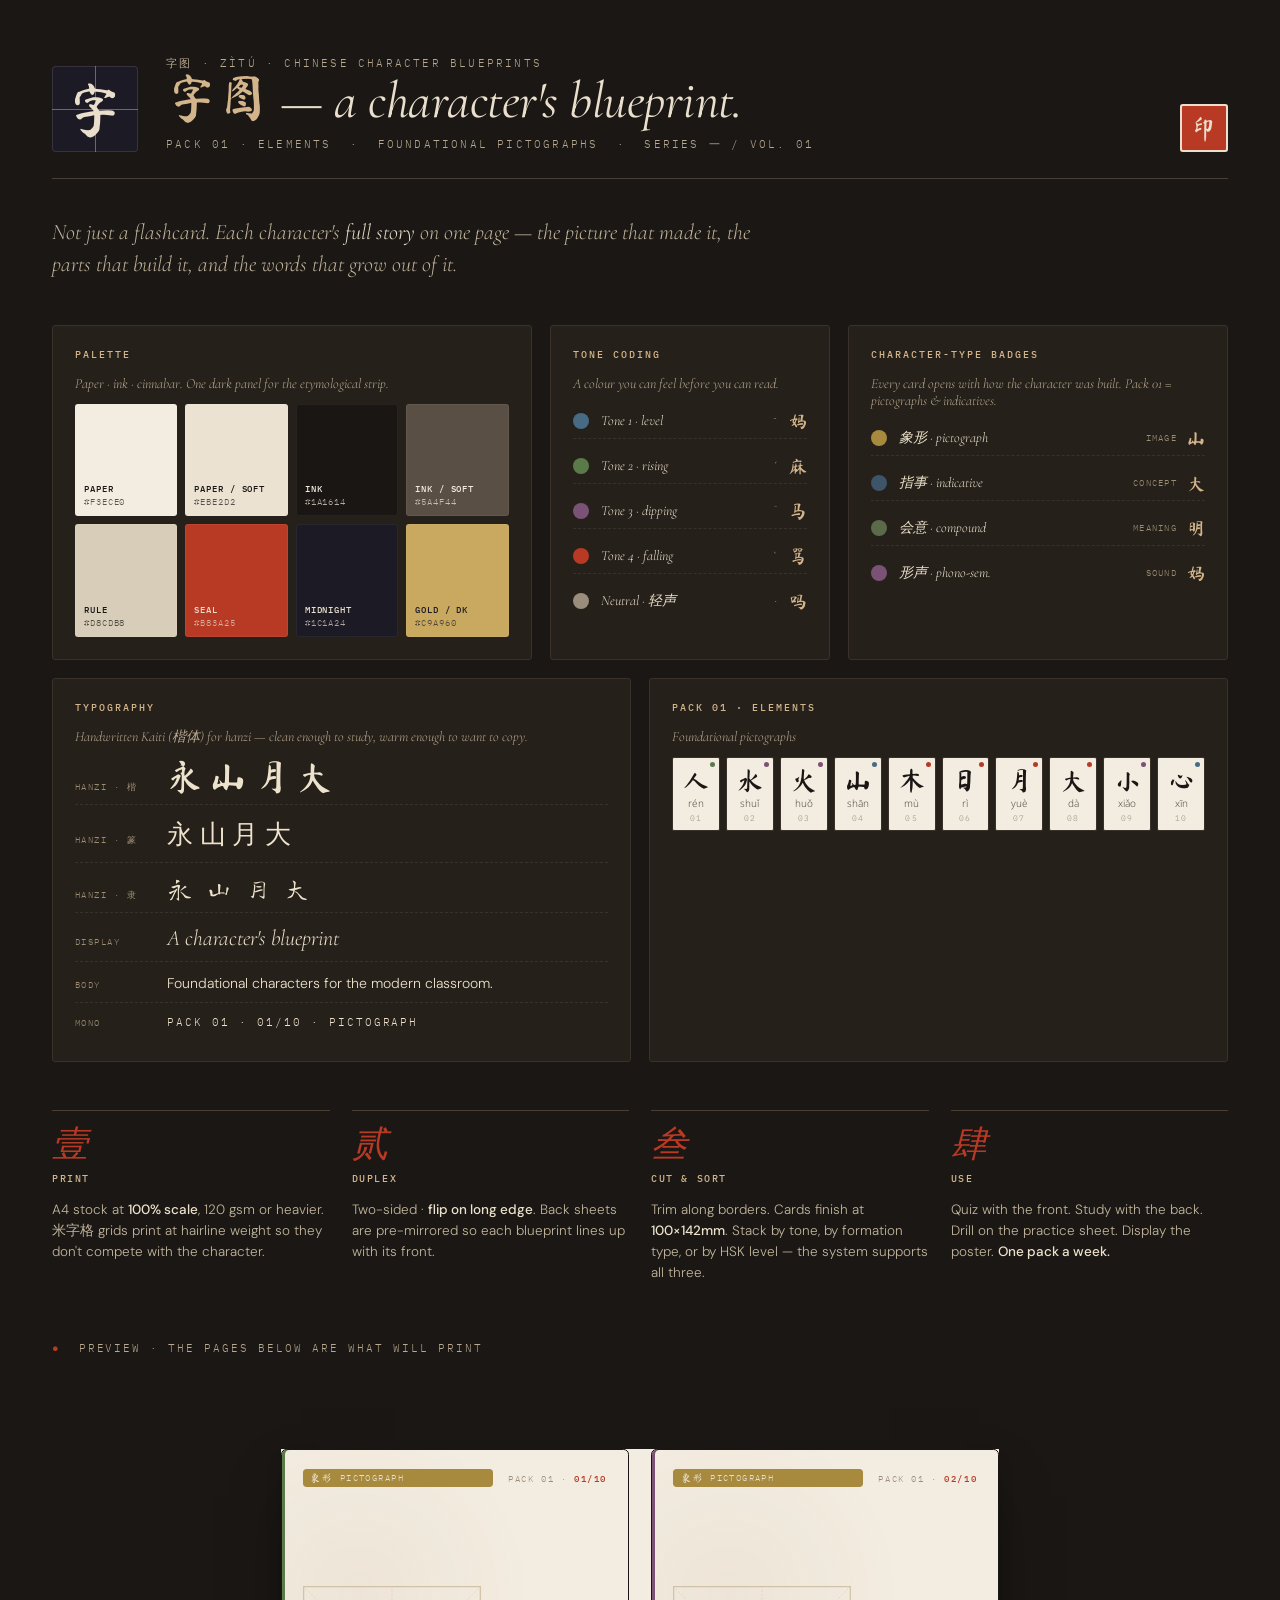
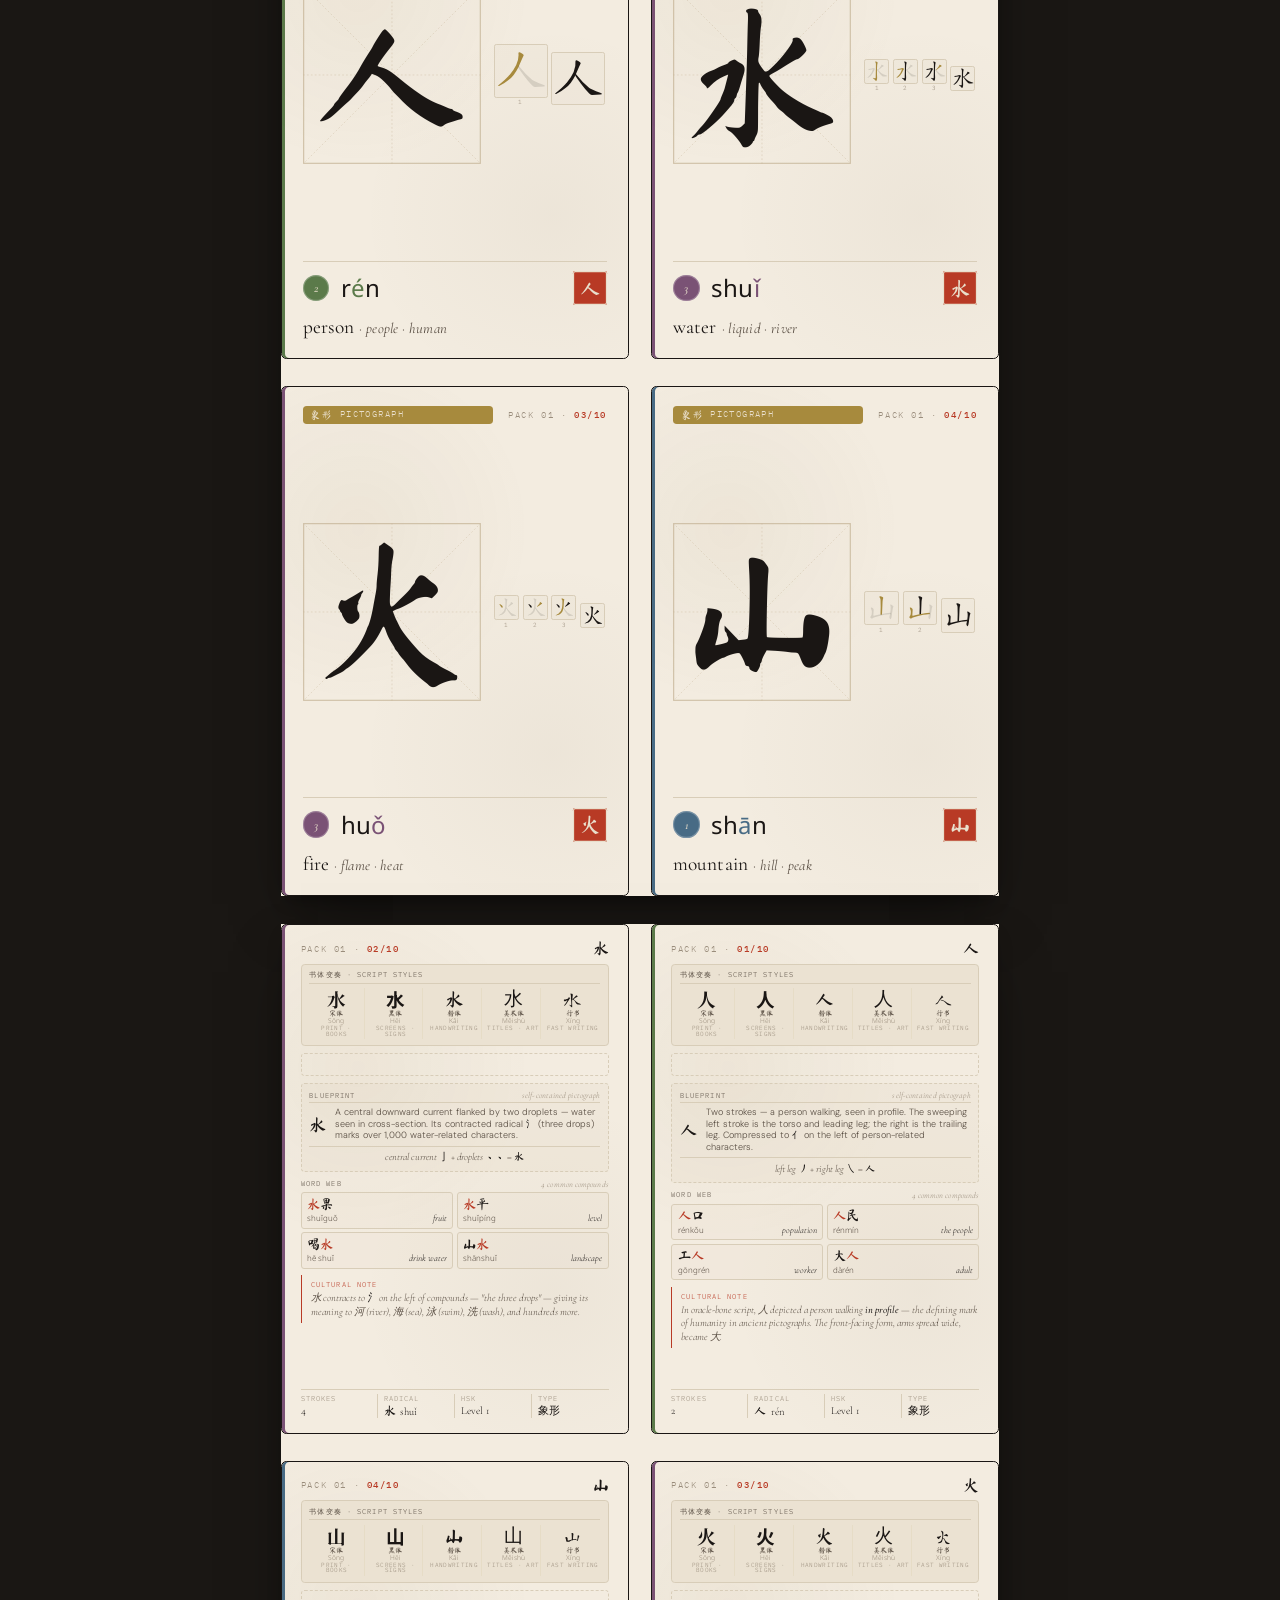
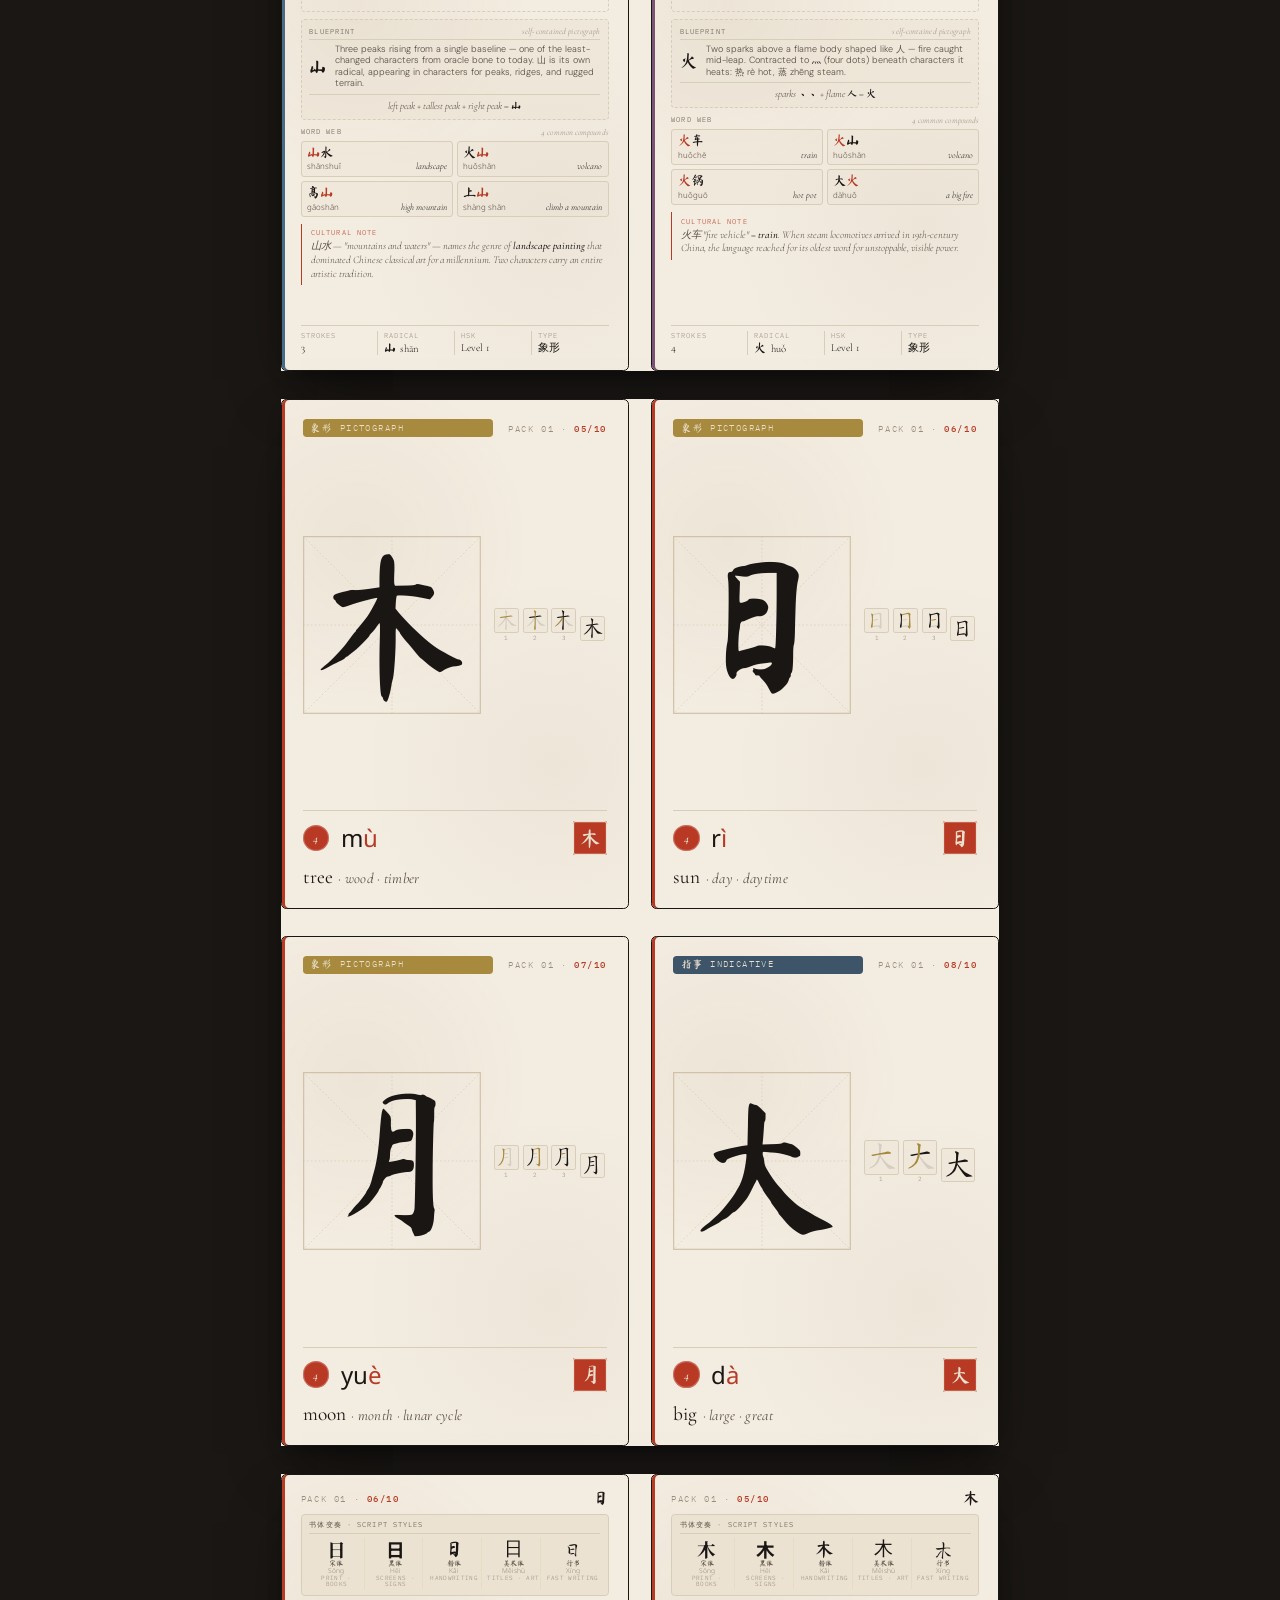
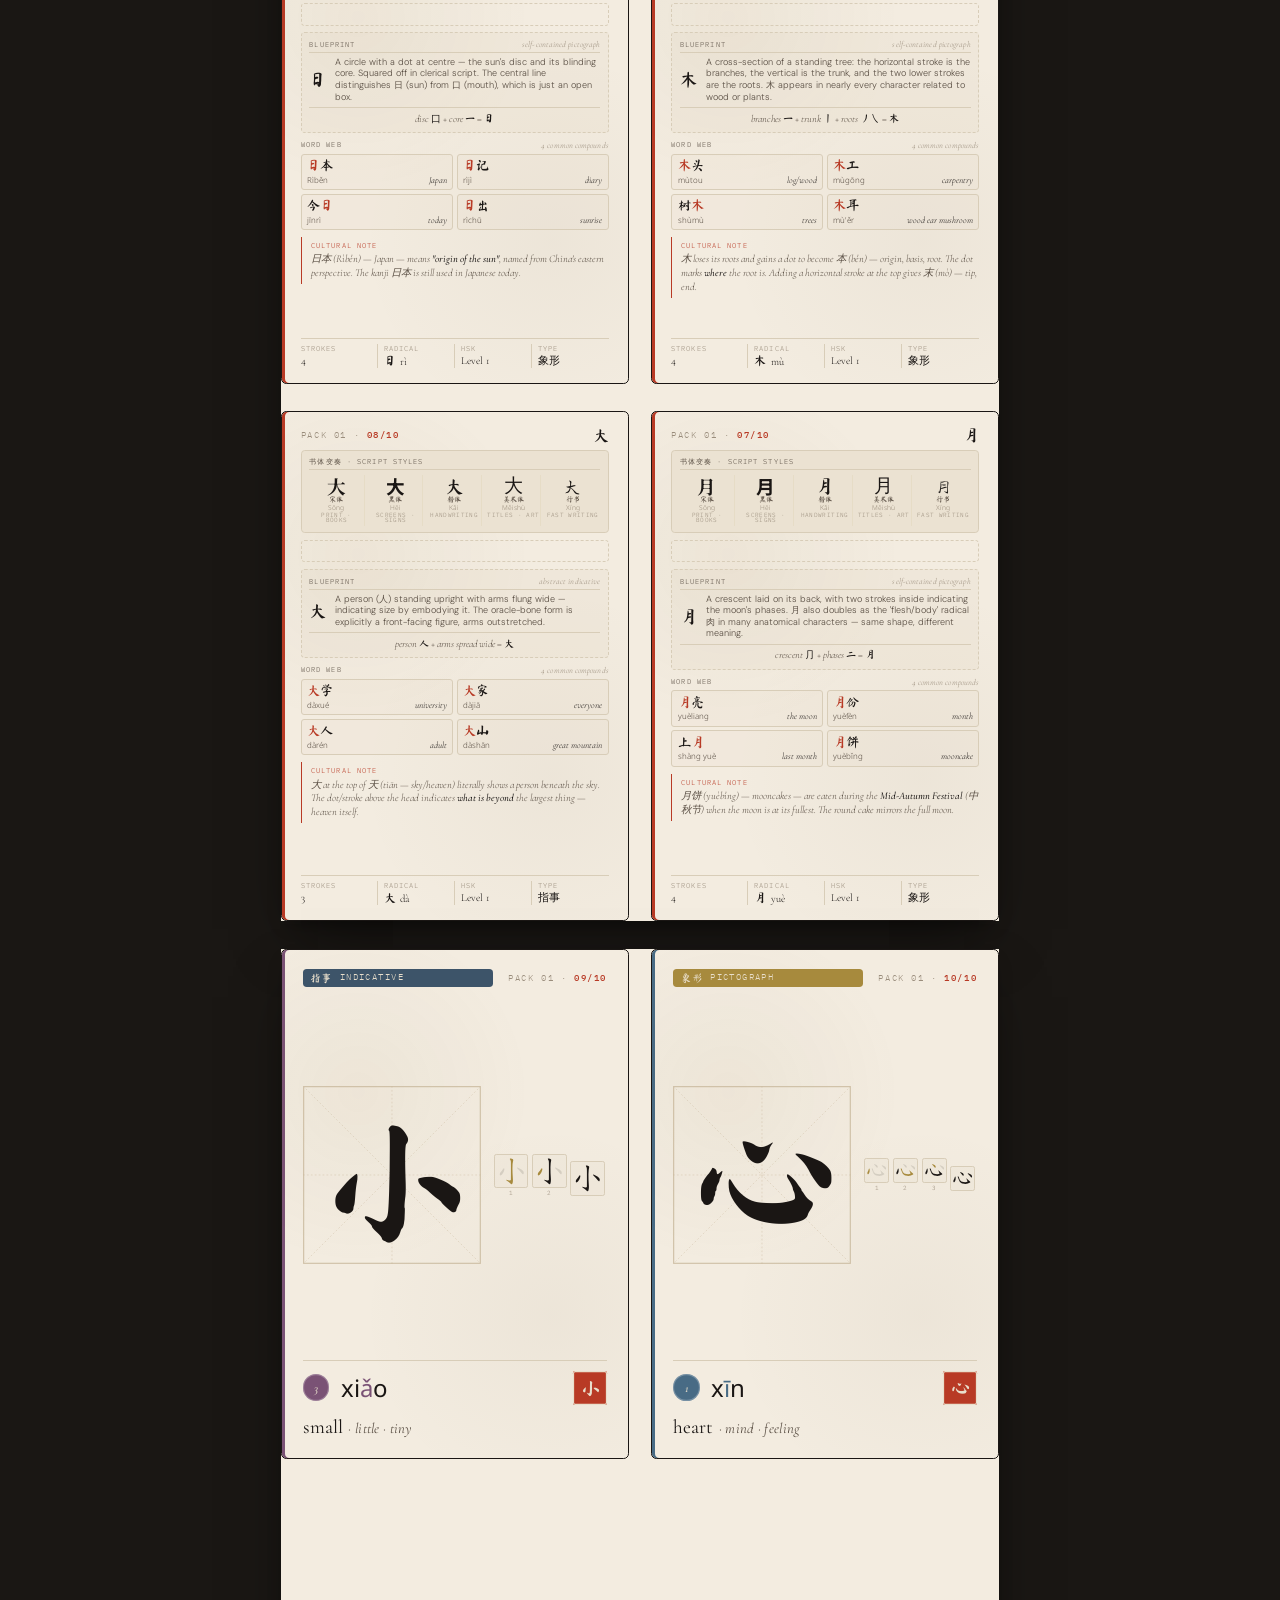
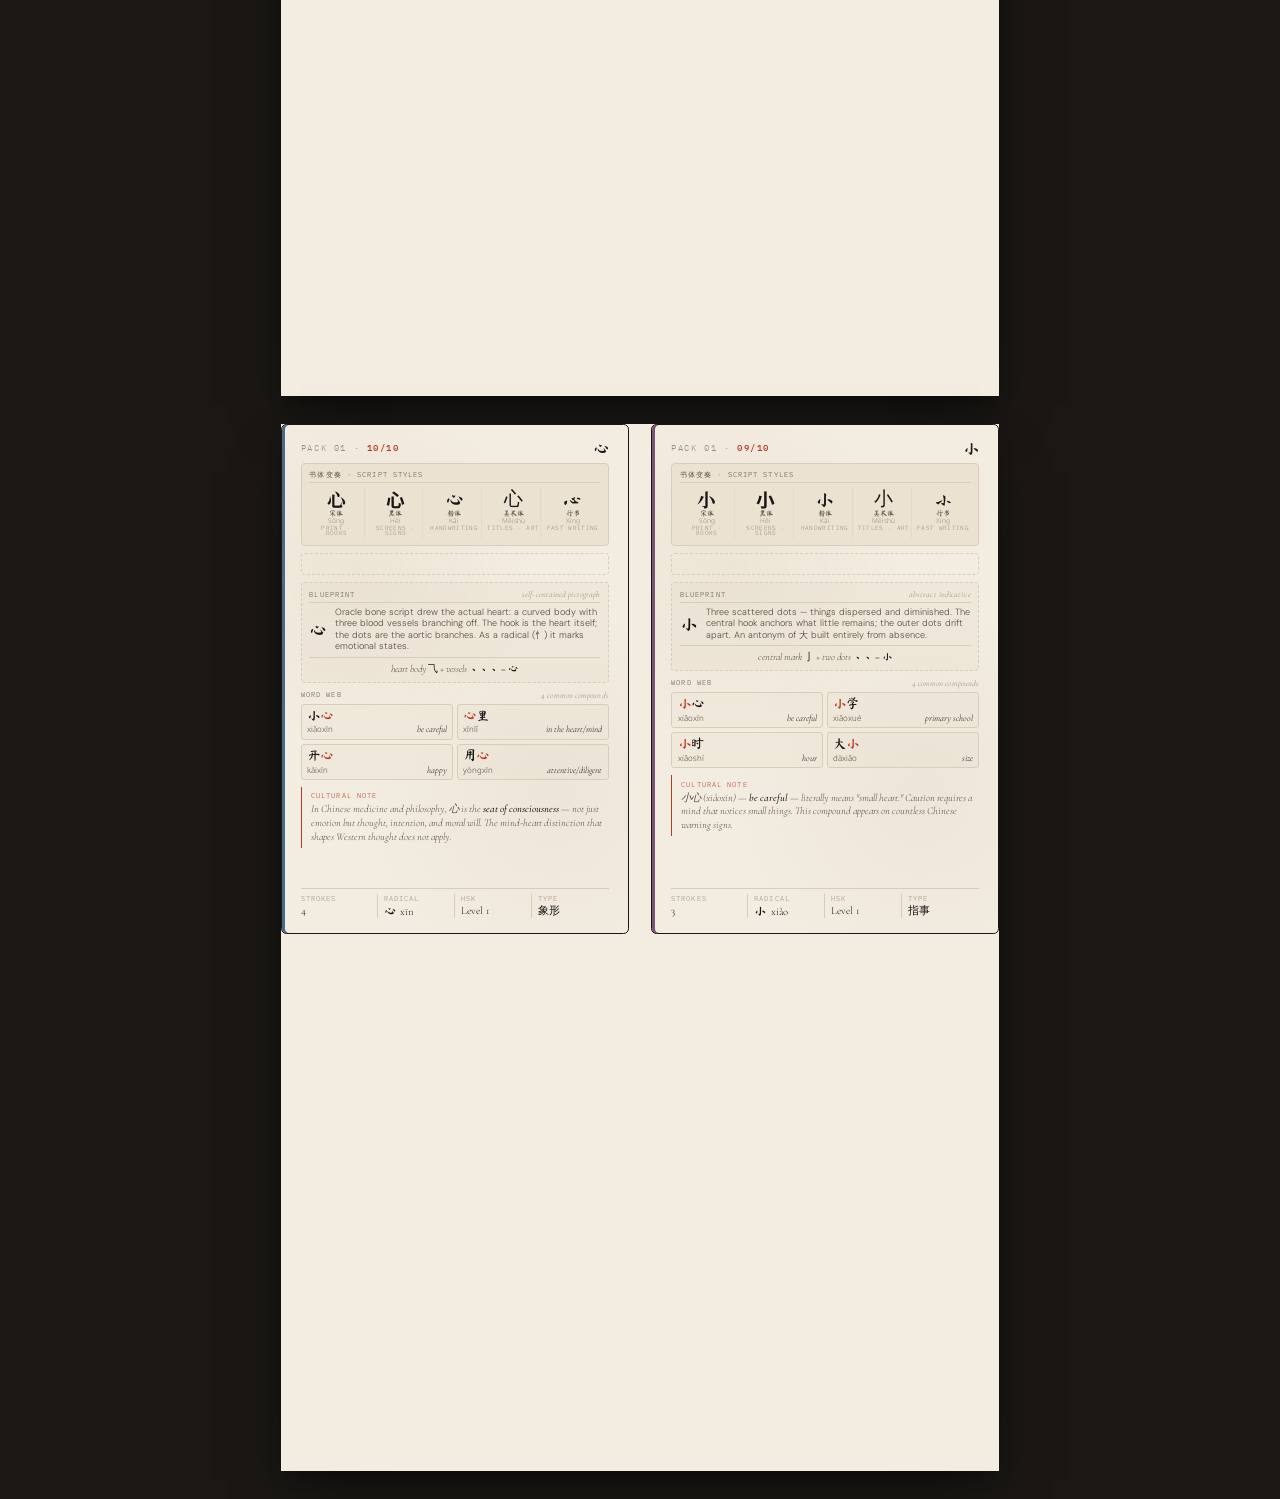
==== packs/pack-01/index.html @ 1abce4c6 "Initial commit — ZìTú Pack 01 pipeline and card output Two-phase pipeline: prepare_pack.py extracts " ====
<!doctype html>
<html lang="en">
<head>
<meta charset="utf-8" />
<title>字图 ZìTú — Pack 01 · Elements</title>
<meta name="viewport" content="width=device-width, initial-scale=1" />
<link rel="preconnect" href="https://fonts.googleapis.com" />
<link rel="preconnect" href="https://fonts.gstatic.com" crossorigin />
<link href="https://fonts.googleapis.com/css2?family=Ma+Shan+Zheng&family=Long+Cang&family=Liu+Jian+Mao+Cao&family=ZCOOL+XiaoWei&family=ZCOOL+QingKe+HuangYou&family=Noto+Serif+SC:wght@400;700;900&family=Noto+Sans+SC:wght@400;700&family=Cormorant+Garamond:ital,wght@0,400;0,500;0,600;1,400;1,500&family=DM+Sans:wght@300;400;500;700&family=Noto+Sans:wght@400;500&family=IBM+Plex+Mono:wght@300;400;500&display=swap" rel="stylesheet" />
<link rel="stylesheet" href="../../system/style.css">
</head>
<body>

<div class="shell">
  <header class="brand">
    <div class="mark"><span>字</span></div>
    <div>
      <div class="tag">字图 · ZìTú · Chinese character blueprints</div>
      <h1 class="name"><em>字图</em> — a character's <span style="font-style:italic">blueprint</span>.</h1>
      <div class="tag">Pack 01 · Elements &nbsp;·&nbsp; Foundational pictographs &nbsp;·&nbsp; Series 一 / Vol. 01</div>
    </div>
    <div class="seal-pip">印</div>
  </header>

  <p class="lede">Not just a flashcard. Each character's <em>full story</em> on one page — the picture that made it, the parts that build it, and the words that grow out of it.</p>

  <section class="spec-grid">

    <div class="panel span-5">
      <h3>Palette</h3>
      <p class="lead">Paper · ink · cinnabar. One dark panel for the etymological strip.</p>
      <div class="swatches">
        <div class="swatch" style="background:var(--paper); color:var(--ink)"><span class="nm">Paper</span><span class="hx">#F3ECE0</span></div>
        <div class="swatch" style="background:var(--paper-soft); color:var(--ink)"><span class="nm">Paper / soft</span><span class="hx">#EBE2D2</span></div>
        <div class="swatch" style="background:var(--ink); color:var(--paper)"><span class="nm">Ink</span><span class="hx">#1A1614</span></div>
        <div class="swatch" style="background:var(--ink-soft); color:var(--paper)"><span class="nm">Ink / soft</span><span class="hx">#5A4F44</span></div>
        <div class="swatch" style="background:var(--rule); color:var(--ink)"><span class="nm">Rule</span><span class="hx">#D8CDB8</span></div>
        <div class="swatch" style="background:var(--seal); color:var(--paper-on-dk)"><span class="nm">Seal</span><span class="hx">#B83A25</span></div>
        <div class="swatch" style="background:var(--midnight); color:var(--paper-on-dk)"><span class="nm">Midnight</span><span class="hx">#1C1A24</span></div>
        <div class="swatch" style="background:var(--gold-on-dk); color:var(--midnight)"><span class="nm">Gold / dk</span><span class="hx">#C9A960</span></div>
      </div>
    </div>

    <div class="panel span-3">
      <h3>Tone coding</h3>
      <p class="lead">A colour you can <em>feel</em> before you can read.</p>
      <div class="keys">
        <div class="key"><span class="dot" style="background:var(--tone-1)"></span><span class="l1">Tone 1 · level</span><span class="l2">ˉ</span><span class="han">妈</span></div>
        <div class="key"><span class="dot" style="background:var(--tone-2)"></span><span class="l1">Tone 2 · rising</span><span class="l2">ˊ</span><span class="han">麻</span></div>
        <div class="key"><span class="dot" style="background:var(--tone-3)"></span><span class="l1">Tone 3 · dipping</span><span class="l2">ˇ</span><span class="han">马</span></div>
        <div class="key"><span class="dot" style="background:var(--tone-4)"></span><span class="l1">Tone 4 · falling</span><span class="l2">ˋ</span><span class="han">骂</span></div>
        <div class="key"><span class="dot" style="background:var(--tone-n)"></span><span class="l1">Neutral · 轻声</span><span class="l2">·</span><span class="han">吗</span></div>
      </div>
    </div>

    <div class="panel span-4">
      <h3>Character-type badges</h3>
      <p class="lead">Every card opens with how the character was built. Pack 01 = pictographs &amp; indicatives.</p>
      <div class="keys">
        <div class="key"><span class="dot" style="background:var(--type-pict)"></span><span class="l1">象形 · pictograph</span><span class="l2">image</span><span class="han">山</span></div>
        <div class="key"><span class="dot" style="background:var(--type-ideo)"></span><span class="l1">指事 · indicative</span><span class="l2">concept</span><span class="han">大</span></div>
        <div class="key"><span class="dot" style="background:var(--type-comp)"></span><span class="l1">会意 · compound</span><span class="l2">meaning</span><span class="han">明</span></div>
        <div class="key"><span class="dot" style="background:var(--type-phon)"></span><span class="l1">形声 · phono-sem.</span><span class="l2">sound</span><span class="han">妈</span></div>
      </div>
    </div>

    <div class="panel span-6">
      <h3>Typography</h3>
      <p class="lead">Handwritten Kaiti (楷体) for hanzi — clean enough to study, warm enough to want to copy.</p>
      <div class="type-grid">
        <div class="type-row"><div class="lbl">Hanzi · 楷</div><div class="han-sample">永 山 月 大</div></div>
        <div class="type-row"><div class="lbl">Hanzi · 篆</div><div class="seal-sample">永 山 月 大</div></div>
        <div class="type-row"><div class="lbl">Hanzi · 隶</div><div class="clerc-sample">永 山 月 大</div></div>
        <div class="type-row"><div class="lbl">Display</div><div class="disp-sample">A character's blueprint</div></div>
        <div class="type-row"><div class="lbl">Body</div><div class="body-sample">Foundational characters for the modern classroom.</div></div>
        <div class="type-row"><div class="lbl">Mono</div><div class="mono-sample">Pack 01 · 01/10 · Pictograph</div></div>
      </div>
    </div>

    <div class="panel span-6">
      <h3>Pack 01 · Elements</h3>
      <p class="lead">Foundational pictographs</p>
      <div class="roster">
        
        <div class="pip"><span class="tn" style="background:var(--tone-2)"></span><div class="han">人</div><div class="py">rén</div><div class="num">01</div></div>
        
        <div class="pip"><span class="tn" style="background:var(--tone-3)"></span><div class="han">水</div><div class="py">shuǐ</div><div class="num">02</div></div>
        
        <div class="pip"><span class="tn" style="background:var(--tone-3)"></span><div class="han">火</div><div class="py">huǒ</div><div class="num">03</div></div>
        
        <div class="pip"><span class="tn" style="background:var(--tone-1)"></span><div class="han">山</div><div class="py">shān</div><div class="num">04</div></div>
        
        <div class="pip"><span class="tn" style="background:var(--tone-4)"></span><div class="han">木</div><div class="py">mù</div><div class="num">05</div></div>
        
        <div class="pip"><span class="tn" style="background:var(--tone-4)"></span><div class="han">日</div><div class="py">rì</div><div class="num">06</div></div>
        
        <div class="pip"><span class="tn" style="background:var(--tone-4)"></span><div class="han">月</div><div class="py">yuè</div><div class="num">07</div></div>
        
        <div class="pip"><span class="tn" style="background:var(--tone-4)"></span><div class="han">大</div><div class="py">dà</div><div class="num">08</div></div>
        
        <div class="pip"><span class="tn" style="background:var(--tone-3)"></span><div class="han">小</div><div class="py">xiǎo</div><div class="num">09</div></div>
        
        <div class="pip"><span class="tn" style="background:var(--tone-1)"></span><div class="han">心</div><div class="py">xīn</div><div class="num">10</div></div>
        
      </div>
    </div>

  </section>

  <section class="instructions">
    <div class="stp"><div class="n">壹</div><h4>Print</h4><p>A4 stock at <strong>100% scale</strong>, 120 gsm or heavier. 米字格 grids print at hairline weight so they don't compete with the character.</p></div>
    <div class="stp"><div class="n">贰</div><h4>Duplex</h4><p>Two-sided · <strong>flip on long edge</strong>. Back sheets are pre-mirrored so each blueprint lines up with its front.</p></div>
    <div class="stp"><div class="n">叁</div><h4>Cut &amp; sort</h4><p>Trim along borders. Cards finish at <strong>100×142mm</strong>. Stack by tone, by formation type, or by HSK level — the system supports all three.</p></div>
    <div class="stp"><div class="n">肆</div><h4>Use</h4><p>Quiz with the front. Study with the back. Drill on the practice sheet. Display the poster. <strong>One pack a week.</strong></p></div>
  </section>

  <div class="preview-strip"><span class="dot">●</span>&nbsp;&nbsp;Preview · the pages below are what will print</div>
</div>

<svg width="0" height="0" style="position:absolute" aria-hidden="true">
  <defs>
    <symbol id="mz" viewBox="0 0 100 100" preserveAspectRatio="none">
      <rect class="frame" x="0.4" y="0.4" width="99.2" height="99.2" fill="none" stroke="#c8b89c" stroke-width="0.55"/>
      <line x1="0" y1="50" x2="100" y2="50" stroke="#c8b89c" stroke-width="0.22" stroke-dasharray="1 1.2"/>
      <line x1="50" y1="0" x2="50" y2="100" stroke="#c8b89c" stroke-width="0.22" stroke-dasharray="1 1.2"/>
      <line x1="0" y1="0" x2="100" y2="100" stroke="#c8b89c" stroke-width="0.22" stroke-dasharray="1 1.2"/>
      <line x1="100" y1="0" x2="0" y2="100" stroke="#c8b89c" stroke-width="0.22" stroke-dasharray="1 1.2"/>
    </symbol>
  </defs>
</svg>


<!--
═══════════════════════════════════════════════════════════════
  SHEET 1 — FRONTS · cards 01–04
═══════════════════════════════════════════════════════════════
-->
<section class="sheet a4" data-screen-label="01 Fronts 1–4">
  <div class="sheet-mark">
    <span>字图 · PACK 01 · ELEMENTS · FRONT 1/3</span>
    <span><span class="pip">●</span> 01–04</span>
  </div>
  
  
  <!-- 01 人 rén · tone 2 · Pictograph -->
  <article class="card front" data-tone="2" data-type="pictograph">
    <div class="card-head">
      <span class="type-badge pictograph"><span class="han">象形</span>Pictograph</span>
      <span class="card-ref">Pack 01 · <strong>01/10</strong></span>
    </div>
    <div class="hero">
      <div class="grid-box">
        <svg class="mizige"><use href="#mz"/></svg>
        <span class="han">人</span>
      </div>
      <div class="stroke-build">
        <div class="sb-frames"><div class="sb-fw"><svg class="sb-f" viewBox="0 0 1024 1024" xmlns="http://www.w3.org/2000/svg"><g transform="translate(0,900) scale(1,-1)"><path fill="#a78a3d" d="M 475 485 Q 547 653 563 683 Q 573 695 565 708 Q 558 721 519 742 Q 491 757 480 754 Q 462 750 465 730 Q 484 537 292 308 Q 280 296 269 284 Q 212 217 68 102 Q 58 92 66 89 Q 76 86 90 92 Q 190 138 274 210 Q 380 294 462 456 L 475 485 Z"/><path fill="#1a1614" fill-opacity="0.12" d="M 462 456 Q 480 423 575 292 Q 666 171 733 101 Q 764 67 793 69 Q 881 75 958 79 Q 991 80 992 89 Q 993 98 956 112 Q 772 178 740 205 Q 617 304 490 466 Q 481 476 475 485 C 457 509 447 482 462 456 Z"/></g></svg><span class="sb-num">1</span></div><div class="sb-fw"><svg class="sb-f" viewBox="0 0 1024 1024" xmlns="http://www.w3.org/2000/svg"><g transform="translate(0,900) scale(1,-1)"><path fill="#1a1614" d="M 475 485 Q 547 653 563 683 Q 573 695 565 708 Q 558 721 519 742 Q 491 757 480 754 Q 462 750 465 730 Q 484 537 292 308 Q 280 296 269 284 Q 212 217 68 102 Q 58 92 66 89 Q 76 86 90 92 Q 190 138 274 210 Q 380 294 462 456 L 475 485 Z"/><path fill="#1a1614" d="M 462 456 Q 480 423 575 292 Q 666 171 733 101 Q 764 67 793 69 Q 881 75 958 79 Q 991 80 992 89 Q 993 98 956 112 Q 772 178 740 205 Q 617 304 490 466 Q 481 476 475 485 C 457 509 447 482 462 456 Z"/></g></svg></div></div>
      </div>
    </div>
    <div class="pinyin-bar">
      <span class="tone-dot t2">2</span>
      <span class="pinyin">r<span class="tm-2">é</span>n</span>
      <span class="seal-stamp">人</span>
    </div>
    <div class="meaning">person <em>· people · human</em></div>
  </article>
  
  
  <!-- 02 水 shuǐ · tone 3 · Pictograph -->
  <article class="card front" data-tone="3" data-type="pictograph">
    <div class="card-head">
      <span class="type-badge pictograph"><span class="han">象形</span>Pictograph</span>
      <span class="card-ref">Pack 01 · <strong>02/10</strong></span>
    </div>
    <div class="hero">
      <div class="grid-box">
        <svg class="mizige"><use href="#mz"/></svg>
        <span class="han">水</span>
      </div>
      <div class="stroke-build">
        <div class="sb-frames"><div class="sb-fw"><svg class="sb-f" viewBox="0 0 1024 1024" xmlns="http://www.w3.org/2000/svg"><g transform="translate(0,900) scale(1,-1)"><path fill="#a78a3d" d="M 535 506 Q 538 699 560 762 Q 578 793 520 817 Q 486 836 465 830 Q 447 823 463 799 Q 485 771 486 736 Q 490 697 478 121 Q 477 97 463 88 Q 454 81 432 88 Q 407 94 382 99 Q 348 111 351 100 Q 352 93 373 78 Q 440 24 457 -5 Q 476 -41 493 -42 Q 508 -43 524 -7 Q 543 41 541 117 Q 531 294 534 470 L 535 506 Z"/><path fill="#1a1614" fill-opacity="0.12" d="M 154 501 Q 141 501 139 492 Q 138 485 153 477 Q 199 452 227 461 Q 333 489 343 489 Q 359 486 347 456 Q 296 326 249 262 Q 201 190 114 119 Q 99 106 110 103 Q 120 102 141 113 Q 217 153 281 224 Q 342 288 419 454 Q 429 478 441 489 Q 456 501 447 511 Q 437 524 399 537 Q 378 549 336 530 Q 270 509 154 501 Z"/><path fill="#1a1614" fill-opacity="0.12" d="M 590 446 Q 630 476 766 584 Q 787 603 814 615 Q 838 627 825 647 Q 809 666 779 681 Q 752 696 738 692 Q 723 691 729 675 Q 735 639 659 553 Q 620 508 577 459 C 557 436 566 428 590 446 Z"/><path fill="#1a1614" fill-opacity="0.12" d="M 577 459 Q 555 484 535 506 C 515 528 516 494 534 470 Q 756 161 817 160 Q 898 169 967 175 Q 995 178 996 185 Q 997 192 964 205 Q 810 253 753 295 Q 690 346 590 446 L 577 459 Z"/></g></svg><span class="sb-num">1</span></div><div class="sb-fw"><svg class="sb-f" viewBox="0 0 1024 1024" xmlns="http://www.w3.org/2000/svg"><g transform="translate(0,900) scale(1,-1)"><path fill="#1a1614" d="M 535 506 Q 538 699 560 762 Q 578 793 520 817 Q 486 836 465 830 Q 447 823 463 799 Q 485 771 486 736 Q 490 697 478 121 Q 477 97 463 88 Q 454 81 432 88 Q 407 94 382 99 Q 348 111 351 100 Q 352 93 373 78 Q 440 24 457 -5 Q 476 -41 493 -42 Q 508 -43 524 -7 Q 543 41 541 117 Q 531 294 534 470 L 535 506 Z"/><path fill="#a78a3d" d="M 154 501 Q 141 501 139 492 Q 138 485 153 477 Q 199 452 227 461 Q 333 489 343 489 Q 359 486 347 456 Q 296 326 249 262 Q 201 190 114 119 Q 99 106 110 103 Q 120 102 141 113 Q 217 153 281 224 Q 342 288 419 454 Q 429 478 441 489 Q 456 501 447 511 Q 437 524 399 537 Q 378 549 336 530 Q 270 509 154 501 Z"/><path fill="#1a1614" fill-opacity="0.12" d="M 590 446 Q 630 476 766 584 Q 787 603 814 615 Q 838 627 825 647 Q 809 666 779 681 Q 752 696 738 692 Q 723 691 729 675 Q 735 639 659 553 Q 620 508 577 459 C 557 436 566 428 590 446 Z"/><path fill="#1a1614" fill-opacity="0.12" d="M 577 459 Q 555 484 535 506 C 515 528 516 494 534 470 Q 756 161 817 160 Q 898 169 967 175 Q 995 178 996 185 Q 997 192 964 205 Q 810 253 753 295 Q 690 346 590 446 L 577 459 Z"/></g></svg><span class="sb-num">2</span></div><div class="sb-fw"><svg class="sb-f" viewBox="0 0 1024 1024" xmlns="http://www.w3.org/2000/svg"><g transform="translate(0,900) scale(1,-1)"><path fill="#1a1614" d="M 535 506 Q 538 699 560 762 Q 578 793 520 817 Q 486 836 465 830 Q 447 823 463 799 Q 485 771 486 736 Q 490 697 478 121 Q 477 97 463 88 Q 454 81 432 88 Q 407 94 382 99 Q 348 111 351 100 Q 352 93 373 78 Q 440 24 457 -5 Q 476 -41 493 -42 Q 508 -43 524 -7 Q 543 41 541 117 Q 531 294 534 470 L 535 506 Z"/><path fill="#1a1614" d="M 154 501 Q 141 501 139 492 Q 138 485 153 477 Q 199 452 227 461 Q 333 489 343 489 Q 359 486 347 456 Q 296 326 249 262 Q 201 190 114 119 Q 99 106 110 103 Q 120 102 141 113 Q 217 153 281 224 Q 342 288 419 454 Q 429 478 441 489 Q 456 501 447 511 Q 437 524 399 537 Q 378 549 336 530 Q 270 509 154 501 Z"/><path fill="#a78a3d" d="M 590 446 Q 630 476 766 584 Q 787 603 814 615 Q 838 627 825 647 Q 809 666 779 681 Q 752 696 738 692 Q 723 691 729 675 Q 735 639 659 553 Q 620 508 577 459 C 557 436 566 428 590 446 Z"/><path fill="#1a1614" fill-opacity="0.12" d="M 577 459 Q 555 484 535 506 C 515 528 516 494 534 470 Q 756 161 817 160 Q 898 169 967 175 Q 995 178 996 185 Q 997 192 964 205 Q 810 253 753 295 Q 690 346 590 446 L 577 459 Z"/></g></svg><span class="sb-num">3</span></div><div class="sb-fw"><svg class="sb-f" viewBox="0 0 1024 1024" xmlns="http://www.w3.org/2000/svg"><g transform="translate(0,900) scale(1,-1)"><path fill="#1a1614" d="M 535 506 Q 538 699 560 762 Q 578 793 520 817 Q 486 836 465 830 Q 447 823 463 799 Q 485 771 486 736 Q 490 697 478 121 Q 477 97 463 88 Q 454 81 432 88 Q 407 94 382 99 Q 348 111 351 100 Q 352 93 373 78 Q 440 24 457 -5 Q 476 -41 493 -42 Q 508 -43 524 -7 Q 543 41 541 117 Q 531 294 534 470 L 535 506 Z"/><path fill="#1a1614" d="M 154 501 Q 141 501 139 492 Q 138 485 153 477 Q 199 452 227 461 Q 333 489 343 489 Q 359 486 347 456 Q 296 326 249 262 Q 201 190 114 119 Q 99 106 110 103 Q 120 102 141 113 Q 217 153 281 224 Q 342 288 419 454 Q 429 478 441 489 Q 456 501 447 511 Q 437 524 399 537 Q 378 549 336 530 Q 270 509 154 501 Z"/><path fill="#1a1614" d="M 590 446 Q 630 476 766 584 Q 787 603 814 615 Q 838 627 825 647 Q 809 666 779 681 Q 752 696 738 692 Q 723 691 729 675 Q 735 639 659 553 Q 620 508 577 459 C 557 436 566 428 590 446 Z"/><path fill="#1a1614" d="M 577 459 Q 555 484 535 506 C 515 528 516 494 534 470 Q 756 161 817 160 Q 898 169 967 175 Q 995 178 996 185 Q 997 192 964 205 Q 810 253 753 295 Q 690 346 590 446 L 577 459 Z"/></g></svg></div></div>
      </div>
    </div>
    <div class="pinyin-bar">
      <span class="tone-dot t3">3</span>
      <span class="pinyin">shu<span class="tm-3">ǐ</span></span>
      <span class="seal-stamp">水</span>
    </div>
    <div class="meaning">water <em>· liquid · river</em></div>
  </article>
  
  
  <!-- 03 火 huǒ · tone 3 · Pictograph -->
  <article class="card front" data-tone="3" data-type="pictograph">
    <div class="card-head">
      <span class="type-badge pictograph"><span class="han">象形</span>Pictograph</span>
      <span class="card-ref">Pack 01 · <strong>03/10</strong></span>
    </div>
    <div class="hero">
      <div class="grid-box">
        <svg class="mizige"><use href="#mz"/></svg>
        <span class="han">火</span>
      </div>
      <div class="stroke-build">
        <div class="sb-frames"><div class="sb-fw"><svg class="sb-f" viewBox="0 0 1024 1024" xmlns="http://www.w3.org/2000/svg"><g transform="translate(0,900) scale(1,-1)"><path fill="#a78a3d" d="M 226 483 Q 254 443 285 393 Q 295 375 312 372 Q 324 369 333 381 Q 342 396 342 430 Q 342 472 235 536 Q 220 543 213 543 Q 206 540 204 526 Q 205 513 226 483 Z"/><path fill="#1a1614" fill-opacity="0.12" d="M 690 568 Q 677 547 584 441 Q 571 422 592 425 Q 638 449 738 513 Q 762 532 791 543 Q 816 553 805 575 Q 789 597 759 615 Q 731 633 715 629 Q 700 628 704 612 Q 708 590 690 568 Z"/><path fill="#1a1614" fill-opacity="0.12" d="M 511 382 Q 520 439 529 618 Q 530 669 548 728 Q 554 741 543 750 Q 521 769 479 785 Q 454 795 434 789 Q 410 779 430 759 Q 464 725 465 690 Q 469 500 448 374 Q 427 209 284 106 Q 244 81 186 49 Q 170 43 167 39 Q 160 32 179 29 Q 197 28 258 48 Q 301 61 365 101 Q 414 131 442 172 Q 484 232 504 341 L 511 382 Z"/><path fill="#1a1614" fill-opacity="0.12" d="M 504 341 Q 597 175 715 40 Q 740 9 767 9 Q 843 13 911 17 Q 939 18 940 25 Q 941 32 910 48 Q 753 117 709 157 Q 592 268 511 382 C 493 406 489 367 504 341 Z"/></g></svg><span class="sb-num">1</span></div><div class="sb-fw"><svg class="sb-f" viewBox="0 0 1024 1024" xmlns="http://www.w3.org/2000/svg"><g transform="translate(0,900) scale(1,-1)"><path fill="#1a1614" d="M 226 483 Q 254 443 285 393 Q 295 375 312 372 Q 324 369 333 381 Q 342 396 342 430 Q 342 472 235 536 Q 220 543 213 543 Q 206 540 204 526 Q 205 513 226 483 Z"/><path fill="#a78a3d" d="M 690 568 Q 677 547 584 441 Q 571 422 592 425 Q 638 449 738 513 Q 762 532 791 543 Q 816 553 805 575 Q 789 597 759 615 Q 731 633 715 629 Q 700 628 704 612 Q 708 590 690 568 Z"/><path fill="#1a1614" fill-opacity="0.12" d="M 511 382 Q 520 439 529 618 Q 530 669 548 728 Q 554 741 543 750 Q 521 769 479 785 Q 454 795 434 789 Q 410 779 430 759 Q 464 725 465 690 Q 469 500 448 374 Q 427 209 284 106 Q 244 81 186 49 Q 170 43 167 39 Q 160 32 179 29 Q 197 28 258 48 Q 301 61 365 101 Q 414 131 442 172 Q 484 232 504 341 L 511 382 Z"/><path fill="#1a1614" fill-opacity="0.12" d="M 504 341 Q 597 175 715 40 Q 740 9 767 9 Q 843 13 911 17 Q 939 18 940 25 Q 941 32 910 48 Q 753 117 709 157 Q 592 268 511 382 C 493 406 489 367 504 341 Z"/></g></svg><span class="sb-num">2</span></div><div class="sb-fw"><svg class="sb-f" viewBox="0 0 1024 1024" xmlns="http://www.w3.org/2000/svg"><g transform="translate(0,900) scale(1,-1)"><path fill="#1a1614" d="M 226 483 Q 254 443 285 393 Q 295 375 312 372 Q 324 369 333 381 Q 342 396 342 430 Q 342 472 235 536 Q 220 543 213 543 Q 206 540 204 526 Q 205 513 226 483 Z"/><path fill="#1a1614" d="M 690 568 Q 677 547 584 441 Q 571 422 592 425 Q 638 449 738 513 Q 762 532 791 543 Q 816 553 805 575 Q 789 597 759 615 Q 731 633 715 629 Q 700 628 704 612 Q 708 590 690 568 Z"/><path fill="#a78a3d" d="M 511 382 Q 520 439 529 618 Q 530 669 548 728 Q 554 741 543 750 Q 521 769 479 785 Q 454 795 434 789 Q 410 779 430 759 Q 464 725 465 690 Q 469 500 448 374 Q 427 209 284 106 Q 244 81 186 49 Q 170 43 167 39 Q 160 32 179 29 Q 197 28 258 48 Q 301 61 365 101 Q 414 131 442 172 Q 484 232 504 341 L 511 382 Z"/><path fill="#1a1614" fill-opacity="0.12" d="M 504 341 Q 597 175 715 40 Q 740 9 767 9 Q 843 13 911 17 Q 939 18 940 25 Q 941 32 910 48 Q 753 117 709 157 Q 592 268 511 382 C 493 406 489 367 504 341 Z"/></g></svg><span class="sb-num">3</span></div><div class="sb-fw"><svg class="sb-f" viewBox="0 0 1024 1024" xmlns="http://www.w3.org/2000/svg"><g transform="translate(0,900) scale(1,-1)"><path fill="#1a1614" d="M 226 483 Q 254 443 285 393 Q 295 375 312 372 Q 324 369 333 381 Q 342 396 342 430 Q 342 472 235 536 Q 220 543 213 543 Q 206 540 204 526 Q 205 513 226 483 Z"/><path fill="#1a1614" d="M 690 568 Q 677 547 584 441 Q 571 422 592 425 Q 638 449 738 513 Q 762 532 791 543 Q 816 553 805 575 Q 789 597 759 615 Q 731 633 715 629 Q 700 628 704 612 Q 708 590 690 568 Z"/><path fill="#1a1614" d="M 511 382 Q 520 439 529 618 Q 530 669 548 728 Q 554 741 543 750 Q 521 769 479 785 Q 454 795 434 789 Q 410 779 430 759 Q 464 725 465 690 Q 469 500 448 374 Q 427 209 284 106 Q 244 81 186 49 Q 170 43 167 39 Q 160 32 179 29 Q 197 28 258 48 Q 301 61 365 101 Q 414 131 442 172 Q 484 232 504 341 L 511 382 Z"/><path fill="#1a1614" d="M 504 341 Q 597 175 715 40 Q 740 9 767 9 Q 843 13 911 17 Q 939 18 940 25 Q 941 32 910 48 Q 753 117 709 157 Q 592 268 511 382 C 493 406 489 367 504 341 Z"/></g></svg></div></div>
      </div>
    </div>
    <div class="pinyin-bar">
      <span class="tone-dot t3">3</span>
      <span class="pinyin">hu<span class="tm-3">ǒ</span></span>
      <span class="seal-stamp">火</span>
    </div>
    <div class="meaning">fire <em>· flame · heat</em></div>
  </article>
  
  
  <!-- 04 山 shān · tone 1 · Pictograph -->
  <article class="card front" data-tone="1" data-type="pictograph">
    <div class="card-head">
      <span class="type-badge pictograph"><span class="han">象形</span>Pictograph</span>
      <span class="card-ref">Pack 01 · <strong>04/10</strong></span>
    </div>
    <div class="hero">
      <div class="grid-box">
        <svg class="mizige"><use href="#mz"/></svg>
        <span class="han">山</span>
      </div>
      <div class="stroke-build">
        <div class="sb-frames"><div class="sb-fw"><svg class="sb-f" viewBox="0 0 1024 1024" xmlns="http://www.w3.org/2000/svg"><g transform="translate(0,900) scale(1,-1)"><path fill="#a78a3d" d="M 536 209 Q 546 407 552 587 Q 556 633 562 664 Q 569 691 574 710 Q 578 723 554 740 Q 512 762 484 767 Q 465 771 456 760 Q 447 751 457 734 Q 488 688 489 655 Q 499 444 488 200 C 487 170 534 179 536 209 Z"/><path fill="#1a1614" fill-opacity="0.12" d="M 796 244 Q 657 232 536 209 L 488 200 Q 379 182 284 155 Q 256 148 263 180 Q 267 253 272 329 Q 275 357 263 373 Q 220 416 190 409 Q 178 403 188 382 Q 224 309 215 236 Q 211 166 182 133 Q 161 112 170 96 Q 183 78 203 66 Q 219 57 230 67 Q 243 83 283 99 Q 440 151 606 182 Q 757 210 789 197 C 819 193 826 247 796 244 Z"/><path fill="#1a1614" fill-opacity="0.12" d="M 789 197 Q 783 166 774 145 Q 756 118 785 55 Q 795 36 809 49 Q 837 73 846 173 Q 868 386 890 427 Q 900 443 889 460 Q 867 479 831 501 Q 816 510 802 503 Q 793 499 796 484 Q 823 435 796 244 L 789 197 Z"/></g></svg><span class="sb-num">1</span></div><div class="sb-fw"><svg class="sb-f" viewBox="0 0 1024 1024" xmlns="http://www.w3.org/2000/svg"><g transform="translate(0,900) scale(1,-1)"><path fill="#1a1614" d="M 536 209 Q 546 407 552 587 Q 556 633 562 664 Q 569 691 574 710 Q 578 723 554 740 Q 512 762 484 767 Q 465 771 456 760 Q 447 751 457 734 Q 488 688 489 655 Q 499 444 488 200 C 487 170 534 179 536 209 Z"/><path fill="#a78a3d" d="M 796 244 Q 657 232 536 209 L 488 200 Q 379 182 284 155 Q 256 148 263 180 Q 267 253 272 329 Q 275 357 263 373 Q 220 416 190 409 Q 178 403 188 382 Q 224 309 215 236 Q 211 166 182 133 Q 161 112 170 96 Q 183 78 203 66 Q 219 57 230 67 Q 243 83 283 99 Q 440 151 606 182 Q 757 210 789 197 C 819 193 826 247 796 244 Z"/><path fill="#1a1614" fill-opacity="0.12" d="M 789 197 Q 783 166 774 145 Q 756 118 785 55 Q 795 36 809 49 Q 837 73 846 173 Q 868 386 890 427 Q 900 443 889 460 Q 867 479 831 501 Q 816 510 802 503 Q 793 499 796 484 Q 823 435 796 244 L 789 197 Z"/></g></svg><span class="sb-num">2</span></div><div class="sb-fw"><svg class="sb-f" viewBox="0 0 1024 1024" xmlns="http://www.w3.org/2000/svg"><g transform="translate(0,900) scale(1,-1)"><path fill="#1a1614" d="M 536 209 Q 546 407 552 587 Q 556 633 562 664 Q 569 691 574 710 Q 578 723 554 740 Q 512 762 484 767 Q 465 771 456 760 Q 447 751 457 734 Q 488 688 489 655 Q 499 444 488 200 C 487 170 534 179 536 209 Z"/><path fill="#1a1614" d="M 796 244 Q 657 232 536 209 L 488 200 Q 379 182 284 155 Q 256 148 263 180 Q 267 253 272 329 Q 275 357 263 373 Q 220 416 190 409 Q 178 403 188 382 Q 224 309 215 236 Q 211 166 182 133 Q 161 112 170 96 Q 183 78 203 66 Q 219 57 230 67 Q 243 83 283 99 Q 440 151 606 182 Q 757 210 789 197 C 819 193 826 247 796 244 Z"/><path fill="#1a1614" d="M 789 197 Q 783 166 774 145 Q 756 118 785 55 Q 795 36 809 49 Q 837 73 846 173 Q 868 386 890 427 Q 900 443 889 460 Q 867 479 831 501 Q 816 510 802 503 Q 793 499 796 484 Q 823 435 796 244 L 789 197 Z"/></g></svg></div></div>
      </div>
    </div>
    <div class="pinyin-bar">
      <span class="tone-dot t1">1</span>
      <span class="pinyin">sh<span class="tm-1">ā</span>n</span>
      <span class="seal-stamp">山</span>
    </div>
    <div class="meaning">mountain <em>· hill · peak</em></div>
  </article>
  
</section>

<!--
═══════════════════════════════════════════════════════════════
  SHEET 2 — BACKS · cards 01–04  (mirrored col-order)
═══════════════════════════════════════════════════════════════
-->
<section class="sheet a4" data-screen-label="02 Backs 1–4">
  <div class="sheet-mark">
    <span><span class="pip">●</span> 02–01</span>
    <span>字图 · PACK 01 · ELEMENTS · BACK 1/3</span>
  </div>
  
  
  <!-- BACK 02 水 -->
  <article class="card back" data-tone="3" data-type="pictograph">
    <div class="card-head">
      <span class="card-ref" style="text-align:left">Pack 01 · <strong>02/10</strong></span>
      <span class="han-mini">水</span>
    </div>
    <div class="script-strip">
      <div class="strip-head">书体变奏 · Script Styles</div>
      <div class="slots">
        <div class="slot">
          <span class="glyph song">水</span>
          <span class="style-zh">宋体</span>
          <span class="style-ro">Sōng</span>
          <span class="context">print · books</span>
        </div>
        <div class="slot">
          <span class="glyph hei">水</span>
          <span class="style-zh">黑体</span>
          <span class="style-ro">Hēi</span>
          <span class="context">screens · signs</span>
        </div>
        <div class="slot">
          <span class="glyph kai">水</span>
          <span class="style-zh">楷体</span>
          <span class="style-ro">Kǎi</span>
          <span class="context">handwriting</span>
        </div>
        <div class="slot">
          <span class="glyph mei">水</span>
          <span class="style-zh">美术体</span>
          <span class="style-ro">Měishù</span>
          <span class="context">titles · art</span>
        </div>
        <div class="slot">
          <span class="glyph xing">水</span>
          <span class="style-zh">行书</span>
          <span class="style-ro">Xíng</span>
          <span class="context">fast writing</span>
        </div>
      </div>
    </div>
    <div class="zone-ph"></div>
    <section class="bp">
      <div class="lbl">Blueprint <em>self-contained pictograph</em></div>
      <div class="body">
        <div class="glyph">水</div>
        
        <div class="ann">A central downward current flanked by two droplets — water seen in cross-section. Its contracted radical <strong>氵</strong> (three drops) marks over 1,000 water-related characters.</div>
        
      </div>
      
      <div class="formula">central current <span class="han">亅</span> + droplets <span class="han">丶丶</span> = <span class="han">水</span></div>
      
    </section>
    <div class="web">
      <div class="lbl">Word web<em>4 common compounds</em></div>
      <div class="items">
        
        
        <div class="w">
          <div class="ch"><span class="focus">水</span>果</div>
          <div class="gloss">shuǐguǒ<span class="en">fruit</span></div>
        </div>
        
        
        
        <div class="w">
          <div class="ch"><span class="focus">水</span>平</div>
          <div class="gloss">shuǐpíng<span class="en">level</span></div>
        </div>
        
        
        
        <div class="w">
          <div class="ch">喝<span class="focus">水</span></div>
          <div class="gloss">hē shuǐ<span class="en">drink water</span></div>
        </div>
        
        
        
        <div class="w">
          <div class="ch">山<span class="focus">水</span></div>
          <div class="gloss">shānshuǐ<span class="en">landscape</span></div>
        </div>
        
        
      </div>
    </div>
    <div class="culture">
      <span class="lead">Cultural note</span>
      
      水 contracts to <strong>氵</strong> on the left of compounds — "the three drops" — giving its meaning to 河 (river), 海 (sea), 泳 (swim), 洗 (wash), and hundreds more.
      
    </div>
    <div class="stats">
      <div class="cell"><div class="k">Strokes</div><div class="v">4</div></div>
      <div class="cell"><div class="k">Radical</div><div class="v"><span class="han">水</span> shuǐ</div></div>
      <div class="cell"><div class="k">HSK</div><div class="v">Level 1</div></div>
      <div class="cell"><div class="k">Type</div><div class="v">象形</div></div>
    </div>
  </article>
  
  
  <!-- BACK 01 人 -->
  <article class="card back" data-tone="2" data-type="pictograph">
    <div class="card-head">
      <span class="card-ref" style="text-align:left">Pack 01 · <strong>01/10</strong></span>
      <span class="han-mini">人</span>
    </div>
    <div class="script-strip">
      <div class="strip-head">书体变奏 · Script Styles</div>
      <div class="slots">
        <div class="slot">
          <span class="glyph song">人</span>
          <span class="style-zh">宋体</span>
          <span class="style-ro">Sōng</span>
          <span class="context">print · books</span>
        </div>
        <div class="slot">
          <span class="glyph hei">人</span>
          <span class="style-zh">黑体</span>
          <span class="style-ro">Hēi</span>
          <span class="context">screens · signs</span>
        </div>
        <div class="slot">
          <span class="glyph kai">人</span>
          <span class="style-zh">楷体</span>
          <span class="style-ro">Kǎi</span>
          <span class="context">handwriting</span>
        </div>
        <div class="slot">
          <span class="glyph mei">人</span>
          <span class="style-zh">美术体</span>
          <span class="style-ro">Měishù</span>
          <span class="context">titles · art</span>
        </div>
        <div class="slot">
          <span class="glyph xing">人</span>
          <span class="style-zh">行书</span>
          <span class="style-ro">Xíng</span>
          <span class="context">fast writing</span>
        </div>
      </div>
    </div>
    <div class="zone-ph"></div>
    <section class="bp">
      <div class="lbl">Blueprint <em>self-contained pictograph</em></div>
      <div class="body">
        <div class="glyph">人</div>
        
        <div class="ann">Two strokes — a person walking, seen in profile. The sweeping left stroke is the torso and leading leg; the right is the trailing leg. Compressed to <strong>亻</strong> on the left of person-related characters.</div>
        
      </div>
      
      <div class="formula">left leg <span class="han">丿</span> + right leg <span class="han">㇏</span> = <span class="han">人</span></div>
      
    </section>
    <div class="web">
      <div class="lbl">Word web<em>4 common compounds</em></div>
      <div class="items">
        
        
        <div class="w">
          <div class="ch"><span class="focus">人</span>口</div>
          <div class="gloss">rénkǒu<span class="en">population</span></div>
        </div>
        
        
        
        <div class="w">
          <div class="ch"><span class="focus">人</span>民</div>
          <div class="gloss">rénmín<span class="en">the people</span></div>
        </div>
        
        
        
        <div class="w">
          <div class="ch">工<span class="focus">人</span></div>
          <div class="gloss">gōngrén<span class="en">worker</span></div>
        </div>
        
        
        
        <div class="w">
          <div class="ch">大<span class="focus">人</span></div>
          <div class="gloss">dàrén<span class="en">adult</span></div>
        </div>
        
        
      </div>
    </div>
    <div class="culture">
      <span class="lead">Cultural note</span>
      
      In oracle-bone script, 人 depicted a person walking <strong>in profile</strong> — the defining mark of humanity in ancient pictographs. The front-facing form, arms spread wide, became 大.
      
    </div>
    <div class="stats">
      <div class="cell"><div class="k">Strokes</div><div class="v">2</div></div>
      <div class="cell"><div class="k">Radical</div><div class="v"><span class="han">人</span> rén</div></div>
      <div class="cell"><div class="k">HSK</div><div class="v">Level 1</div></div>
      <div class="cell"><div class="k">Type</div><div class="v">象形</div></div>
    </div>
  </article>
  
  
  <!-- BACK 04 山 -->
  <article class="card back" data-tone="1" data-type="pictograph">
    <div class="card-head">
      <span class="card-ref" style="text-align:left">Pack 01 · <strong>04/10</strong></span>
      <span class="han-mini">山</span>
    </div>
    <div class="script-strip">
      <div class="strip-head">书体变奏 · Script Styles</div>
      <div class="slots">
        <div class="slot">
          <span class="glyph song">山</span>
          <span class="style-zh">宋体</span>
          <span class="style-ro">Sōng</span>
          <span class="context">print · books</span>
        </div>
        <div class="slot">
          <span class="glyph hei">山</span>
          <span class="style-zh">黑体</span>
          <span class="style-ro">Hēi</span>
          <span class="context">screens · signs</span>
        </div>
        <div class="slot">
          <span class="glyph kai">山</span>
          <span class="style-zh">楷体</span>
          <span class="style-ro">Kǎi</span>
          <span class="context">handwriting</span>
        </div>
        <div class="slot">
          <span class="glyph mei">山</span>
          <span class="style-zh">美术体</span>
          <span class="style-ro">Měishù</span>
          <span class="context">titles · art</span>
        </div>
        <div class="slot">
          <span class="glyph xing">山</span>
          <span class="style-zh">行书</span>
          <span class="style-ro">Xíng</span>
          <span class="context">fast writing</span>
        </div>
      </div>
    </div>
    <div class="zone-ph"></div>
    <section class="bp">
      <div class="lbl">Blueprint <em>self-contained pictograph</em></div>
      <div class="body">
        <div class="glyph">山</div>
        
        <div class="ann">Three peaks rising from a single baseline — one of the least-changed characters from oracle bone to today. 山 is its own radical, appearing in characters for peaks, ridges, and rugged terrain.</div>
        
      </div>
      
      <div class="formula">left peak + tallest peak + right peak = <span class="han">山</span></div>
      
    </section>
    <div class="web">
      <div class="lbl">Word web<em>4 common compounds</em></div>
      <div class="items">
        
        
        <div class="w">
          <div class="ch"><span class="focus">山</span>水</div>
          <div class="gloss">shānshuǐ<span class="en">landscape</span></div>
        </div>
        
        
        
        <div class="w">
          <div class="ch">火<span class="focus">山</span></div>
          <div class="gloss">huǒshān<span class="en">volcano</span></div>
        </div>
        
        
        
        <div class="w">
          <div class="ch">高<span class="focus">山</span></div>
          <div class="gloss">gāoshān<span class="en">high mountain</span></div>
        </div>
        
        
        
        <div class="w">
          <div class="ch">上<span class="focus">山</span></div>
          <div class="gloss">shàng shān<span class="en">climb a mountain</span></div>
        </div>
        
        
      </div>
    </div>
    <div class="culture">
      <span class="lead">Cultural note</span>
      
      山水 — "mountains and waters" — names the genre of <strong>landscape painting</strong> that dominated Chinese classical art for a millennium. Two characters carry an entire artistic tradition.
      
    </div>
    <div class="stats">
      <div class="cell"><div class="k">Strokes</div><div class="v">3</div></div>
      <div class="cell"><div class="k">Radical</div><div class="v"><span class="han">山</span> shān</div></div>
      <div class="cell"><div class="k">HSK</div><div class="v">Level 1</div></div>
      <div class="cell"><div class="k">Type</div><div class="v">象形</div></div>
    </div>
  </article>
  
  
  <!-- BACK 03 火 -->
  <article class="card back" data-tone="3" data-type="pictograph">
    <div class="card-head">
      <span class="card-ref" style="text-align:left">Pack 01 · <strong>03/10</strong></span>
      <span class="han-mini">火</span>
    </div>
    <div class="script-strip">
      <div class="strip-head">书体变奏 · Script Styles</div>
      <div class="slots">
        <div class="slot">
          <span class="glyph song">火</span>
          <span class="style-zh">宋体</span>
          <span class="style-ro">Sōng</span>
          <span class="context">print · books</span>
        </div>
        <div class="slot">
          <span class="glyph hei">火</span>
          <span class="style-zh">黑体</span>
          <span class="style-ro">Hēi</span>
          <span class="context">screens · signs</span>
        </div>
        <div class="slot">
          <span class="glyph kai">火</span>
          <span class="style-zh">楷体</span>
          <span class="style-ro">Kǎi</span>
          <span class="context">handwriting</span>
        </div>
        <div class="slot">
          <span class="glyph mei">火</span>
          <span class="style-zh">美术体</span>
          <span class="style-ro">Měishù</span>
          <span class="context">titles · art</span>
        </div>
        <div class="slot">
          <span class="glyph xing">火</span>
          <span class="style-zh">行书</span>
          <span class="style-ro">Xíng</span>
          <span class="context">fast writing</span>
        </div>
      </div>
    </div>
    <div class="zone-ph"></div>
    <section class="bp">
      <div class="lbl">Blueprint <em>self-contained pictograph</em></div>
      <div class="body">
        <div class="glyph">火</div>
        
        <div class="ann">Two sparks above a flame body shaped like 人 — fire caught mid-leap. Contracted to <strong>灬</strong> (four dots) beneath characters it heats: 热 rè hot, 蒸 zhēng steam.</div>
        
      </div>
      
      <div class="formula">sparks <span class="han">丶丶</span> + flame <span class="han">人</span> = <span class="han">火</span></div>
      
    </section>
    <div class="web">
      <div class="lbl">Word web<em>4 common compounds</em></div>
      <div class="items">
        
        
        <div class="w">
          <div class="ch"><span class="focus">火</span>车</div>
          <div class="gloss">huǒchē<span class="en">train</span></div>
        </div>
        
        
        
        <div class="w">
          <div class="ch"><span class="focus">火</span>山</div>
          <div class="gloss">huǒshān<span class="en">volcano</span></div>
        </div>
        
        
        
        <div class="w">
          <div class="ch"><span class="focus">火</span>锅</div>
          <div class="gloss">huǒguō<span class="en">hot pot</span></div>
        </div>
        
        
        
        <div class="w">
          <div class="ch">大<span class="focus">火</span></div>
          <div class="gloss">dàhuǒ<span class="en">a big fire</span></div>
        </div>
        
        
      </div>
    </div>
    <div class="culture">
      <span class="lead">Cultural note</span>
      
      火车 "fire vehicle" = <strong>train</strong>. When steam locomotives arrived in 19th-century China, the language reached for its oldest word for unstoppable, visible power.
      
    </div>
    <div class="stats">
      <div class="cell"><div class="k">Strokes</div><div class="v">4</div></div>
      <div class="cell"><div class="k">Radical</div><div class="v"><span class="han">火</span> huǒ</div></div>
      <div class="cell"><div class="k">HSK</div><div class="v">Level 1</div></div>
      <div class="cell"><div class="k">Type</div><div class="v">象形</div></div>
    </div>
  </article>
  
</section>


<!--
═══════════════════════════════════════════════════════════════
  SHEET 3 — FRONTS · cards 05–08
═══════════════════════════════════════════════════════════════
-->
<section class="sheet a4" data-screen-label="03 Fronts 5–8">
  <div class="sheet-mark">
    <span>字图 · PACK 01 · ELEMENTS · FRONT 2/3</span>
    <span><span class="pip">●</span> 05–08</span>
  </div>
  
  
  <!-- 05 木 mù · tone 4 · Pictograph -->
  <article class="card front" data-tone="4" data-type="pictograph">
    <div class="card-head">
      <span class="type-badge pictograph"><span class="han">象形</span>Pictograph</span>
      <span class="card-ref">Pack 01 · <strong>05/10</strong></span>
    </div>
    <div class="hero">
      <div class="grid-box">
        <svg class="mizige"><use href="#mz"/></svg>
        <span class="han">木</span>
      </div>
      <div class="stroke-build">
        <div class="sb-frames"><div class="sb-fw"><svg class="sb-f" viewBox="0 0 1024 1024" xmlns="http://www.w3.org/2000/svg"><g transform="translate(0,900) scale(1,-1)"><path fill="#a78a3d" d="M 524 533 Q 537 536 755 560 Q 768 557 779 573 Q 780 586 754 600 Q 709 627 634 603 Q 526 582 524 580 L 479 572 Q 404 563 234 546 Q 200 542 226 521 Q 265 491 291 494 Q 309 503 446 521 L 524 533 Z"/><path fill="#1a1614" fill-opacity="0.12" d="M 524 580 Q 524 682 544 758 Q 559 783 532 802 Q 516 814 485 833 Q 460 851 439 834 Q 433 828 440 813 Q 474 762 476 711 Q 477 647 479 572 L 477 458 Q 474 208 466 155 Q 442 46 456 5 Q 460 -7 466 -21 Q 473 -40 481 -43 Q 488 -50 495 -41 Q 504 -37 514 -15 Q 524 10 523 44 Q 522 90 523 480 L 524 580 Z"/><path fill="#1a1614" fill-opacity="0.12" d="M 446 521 Q 368 337 127 132 Q 114 119 124 117 Q 134 113 146 119 Q 276 176 403 344 Q 472 450 477 458 C 528 538 464 563 446 521 Z"/><path fill="#1a1614" fill-opacity="0.12" d="M 523 480 Q 607 338 716 186 Q 737 159 774 157 Q 901 147 942 150 Q 954 151 957 157 Q 957 164 941 173 Q 773 251 721 302 Q 628 398 523 532 Q 523 533 524 533 L 524 533 C 506 558 508 506 523 480 Z"/></g></svg><span class="sb-num">1</span></div><div class="sb-fw"><svg class="sb-f" viewBox="0 0 1024 1024" xmlns="http://www.w3.org/2000/svg"><g transform="translate(0,900) scale(1,-1)"><path fill="#1a1614" d="M 524 533 Q 537 536 755 560 Q 768 557 779 573 Q 780 586 754 600 Q 709 627 634 603 Q 526 582 524 580 L 479 572 Q 404 563 234 546 Q 200 542 226 521 Q 265 491 291 494 Q 309 503 446 521 L 524 533 Z"/><path fill="#a78a3d" d="M 524 580 Q 524 682 544 758 Q 559 783 532 802 Q 516 814 485 833 Q 460 851 439 834 Q 433 828 440 813 Q 474 762 476 711 Q 477 647 479 572 L 477 458 Q 474 208 466 155 Q 442 46 456 5 Q 460 -7 466 -21 Q 473 -40 481 -43 Q 488 -50 495 -41 Q 504 -37 514 -15 Q 524 10 523 44 Q 522 90 523 480 L 524 580 Z"/><path fill="#1a1614" fill-opacity="0.12" d="M 446 521 Q 368 337 127 132 Q 114 119 124 117 Q 134 113 146 119 Q 276 176 403 344 Q 472 450 477 458 C 528 538 464 563 446 521 Z"/><path fill="#1a1614" fill-opacity="0.12" d="M 523 480 Q 607 338 716 186 Q 737 159 774 157 Q 901 147 942 150 Q 954 151 957 157 Q 957 164 941 173 Q 773 251 721 302 Q 628 398 523 532 Q 523 533 524 533 L 524 533 C 506 558 508 506 523 480 Z"/></g></svg><span class="sb-num">2</span></div><div class="sb-fw"><svg class="sb-f" viewBox="0 0 1024 1024" xmlns="http://www.w3.org/2000/svg"><g transform="translate(0,900) scale(1,-1)"><path fill="#1a1614" d="M 524 533 Q 537 536 755 560 Q 768 557 779 573 Q 780 586 754 600 Q 709 627 634 603 Q 526 582 524 580 L 479 572 Q 404 563 234 546 Q 200 542 226 521 Q 265 491 291 494 Q 309 503 446 521 L 524 533 Z"/><path fill="#1a1614" d="M 524 580 Q 524 682 544 758 Q 559 783 532 802 Q 516 814 485 833 Q 460 851 439 834 Q 433 828 440 813 Q 474 762 476 711 Q 477 647 479 572 L 477 458 Q 474 208 466 155 Q 442 46 456 5 Q 460 -7 466 -21 Q 473 -40 481 -43 Q 488 -50 495 -41 Q 504 -37 514 -15 Q 524 10 523 44 Q 522 90 523 480 L 524 580 Z"/><path fill="#a78a3d" d="M 446 521 Q 368 337 127 132 Q 114 119 124 117 Q 134 113 146 119 Q 276 176 403 344 Q 472 450 477 458 C 528 538 464 563 446 521 Z"/><path fill="#1a1614" fill-opacity="0.12" d="M 523 480 Q 607 338 716 186 Q 737 159 774 157 Q 901 147 942 150 Q 954 151 957 157 Q 957 164 941 173 Q 773 251 721 302 Q 628 398 523 532 Q 523 533 524 533 L 524 533 C 506 558 508 506 523 480 Z"/></g></svg><span class="sb-num">3</span></div><div class="sb-fw"><svg class="sb-f" viewBox="0 0 1024 1024" xmlns="http://www.w3.org/2000/svg"><g transform="translate(0,900) scale(1,-1)"><path fill="#1a1614" d="M 524 533 Q 537 536 755 560 Q 768 557 779 573 Q 780 586 754 600 Q 709 627 634 603 Q 526 582 524 580 L 479 572 Q 404 563 234 546 Q 200 542 226 521 Q 265 491 291 494 Q 309 503 446 521 L 524 533 Z"/><path fill="#1a1614" d="M 524 580 Q 524 682 544 758 Q 559 783 532 802 Q 516 814 485 833 Q 460 851 439 834 Q 433 828 440 813 Q 474 762 476 711 Q 477 647 479 572 L 477 458 Q 474 208 466 155 Q 442 46 456 5 Q 460 -7 466 -21 Q 473 -40 481 -43 Q 488 -50 495 -41 Q 504 -37 514 -15 Q 524 10 523 44 Q 522 90 523 480 L 524 580 Z"/><path fill="#1a1614" d="M 446 521 Q 368 337 127 132 Q 114 119 124 117 Q 134 113 146 119 Q 276 176 403 344 Q 472 450 477 458 C 528 538 464 563 446 521 Z"/><path fill="#1a1614" d="M 523 480 Q 607 338 716 186 Q 737 159 774 157 Q 901 147 942 150 Q 954 151 957 157 Q 957 164 941 173 Q 773 251 721 302 Q 628 398 523 532 Q 523 533 524 533 L 524 533 C 506 558 508 506 523 480 Z"/></g></svg></div></div>
      </div>
    </div>
    <div class="pinyin-bar">
      <span class="tone-dot t4">4</span>
      <span class="pinyin">m<span class="tm-4">ù</span></span>
      <span class="seal-stamp">木</span>
    </div>
    <div class="meaning">tree <em>· wood · timber</em></div>
  </article>
  
  
  <!-- 06 日 rì · tone 4 · Pictograph -->
  <article class="card front" data-tone="4" data-type="pictograph">
    <div class="card-head">
      <span class="type-badge pictograph"><span class="han">象形</span>Pictograph</span>
      <span class="card-ref">Pack 01 · <strong>06/10</strong></span>
    </div>
    <div class="hero">
      <div class="grid-box">
        <svg class="mizige"><use href="#mz"/></svg>
        <span class="han">日</span>
      </div>
      <div class="stroke-build">
        <div class="sb-frames"><div class="sb-fw"><svg class="sb-f" viewBox="0 0 1024 1024" xmlns="http://www.w3.org/2000/svg"><g transform="translate(0,900) scale(1,-1)"><path fill="#a78a3d" d="M 349 664 Q 348 665 347 666 Q 322 687 292 696 Q 282 697 274 689 Q 270 682 279 670 Q 331 531 294 261 Q 287 216 271 169 Q 262 141 267 118 Q 277 81 291 65 Q 304 50 314 66 Q 324 79 332 102 L 339 137 Q 349 186 350 238 Q 350 316 351 391 L 352 420 Q 353 576 361 626 C 364 652 364 652 349 664 Z"/><path fill="#1a1614" fill-opacity="0.12" d="M 608 120 Q 641 78 665 39 Q 675 18 688 19 Q 707 20 724 59 Q 745 104 740 157 Q 728 310 721 593 Q 720 629 738 654 Q 748 669 738 681 Q 716 703 656 730 Q 635 740 617 729 Q 512 684 349 664 C 319 660 332 620 361 626 Q 410 635 590 672 Q 624 679 640 666 Q 691 615 658 164 Q 657 163 657 159 Q 653 143 640 144 C 621 121 602 128 608 120 Z"/><path fill="#1a1614" fill-opacity="0.12" d="M 351 391 Q 390 378 433 387 Q 493 399 554 411 Q 582 417 587 421 Q 596 428 591 437 Q 584 447 556 455 Q 531 461 450 435 Q 375 423 352 420 C 322 416 322 400 351 391 Z"/><path fill="#1a1614" fill-opacity="0.12" d="M 332 102 Q 345 98 361 100 Q 440 115 608 120 C 638 121 661 122 640 144 Q 633 153 614 166 Q 596 178 561 170 Q 438 146 339 137 C 309 134 303 108 332 102 Z"/></g></svg><span class="sb-num">1</span></div><div class="sb-fw"><svg class="sb-f" viewBox="0 0 1024 1024" xmlns="http://www.w3.org/2000/svg"><g transform="translate(0,900) scale(1,-1)"><path fill="#1a1614" d="M 349 664 Q 348 665 347 666 Q 322 687 292 696 Q 282 697 274 689 Q 270 682 279 670 Q 331 531 294 261 Q 287 216 271 169 Q 262 141 267 118 Q 277 81 291 65 Q 304 50 314 66 Q 324 79 332 102 L 339 137 Q 349 186 350 238 Q 350 316 351 391 L 352 420 Q 353 576 361 626 C 364 652 364 652 349 664 Z"/><path fill="#a78a3d" d="M 608 120 Q 641 78 665 39 Q 675 18 688 19 Q 707 20 724 59 Q 745 104 740 157 Q 728 310 721 593 Q 720 629 738 654 Q 748 669 738 681 Q 716 703 656 730 Q 635 740 617 729 Q 512 684 349 664 C 319 660 332 620 361 626 Q 410 635 590 672 Q 624 679 640 666 Q 691 615 658 164 Q 657 163 657 159 Q 653 143 640 144 C 621 121 602 128 608 120 Z"/><path fill="#1a1614" fill-opacity="0.12" d="M 351 391 Q 390 378 433 387 Q 493 399 554 411 Q 582 417 587 421 Q 596 428 591 437 Q 584 447 556 455 Q 531 461 450 435 Q 375 423 352 420 C 322 416 322 400 351 391 Z"/><path fill="#1a1614" fill-opacity="0.12" d="M 332 102 Q 345 98 361 100 Q 440 115 608 120 C 638 121 661 122 640 144 Q 633 153 614 166 Q 596 178 561 170 Q 438 146 339 137 C 309 134 303 108 332 102 Z"/></g></svg><span class="sb-num">2</span></div><div class="sb-fw"><svg class="sb-f" viewBox="0 0 1024 1024" xmlns="http://www.w3.org/2000/svg"><g transform="translate(0,900) scale(1,-1)"><path fill="#1a1614" d="M 349 664 Q 348 665 347 666 Q 322 687 292 696 Q 282 697 274 689 Q 270 682 279 670 Q 331 531 294 261 Q 287 216 271 169 Q 262 141 267 118 Q 277 81 291 65 Q 304 50 314 66 Q 324 79 332 102 L 339 137 Q 349 186 350 238 Q 350 316 351 391 L 352 420 Q 353 576 361 626 C 364 652 364 652 349 664 Z"/><path fill="#1a1614" d="M 608 120 Q 641 78 665 39 Q 675 18 688 19 Q 707 20 724 59 Q 745 104 740 157 Q 728 310 721 593 Q 720 629 738 654 Q 748 669 738 681 Q 716 703 656 730 Q 635 740 617 729 Q 512 684 349 664 C 319 660 332 620 361 626 Q 410 635 590 672 Q 624 679 640 666 Q 691 615 658 164 Q 657 163 657 159 Q 653 143 640 144 C 621 121 602 128 608 120 Z"/><path fill="#a78a3d" d="M 351 391 Q 390 378 433 387 Q 493 399 554 411 Q 582 417 587 421 Q 596 428 591 437 Q 584 447 556 455 Q 531 461 450 435 Q 375 423 352 420 C 322 416 322 400 351 391 Z"/><path fill="#1a1614" fill-opacity="0.12" d="M 332 102 Q 345 98 361 100 Q 440 115 608 120 C 638 121 661 122 640 144 Q 633 153 614 166 Q 596 178 561 170 Q 438 146 339 137 C 309 134 303 108 332 102 Z"/></g></svg><span class="sb-num">3</span></div><div class="sb-fw"><svg class="sb-f" viewBox="0 0 1024 1024" xmlns="http://www.w3.org/2000/svg"><g transform="translate(0,900) scale(1,-1)"><path fill="#1a1614" d="M 349 664 Q 348 665 347 666 Q 322 687 292 696 Q 282 697 274 689 Q 270 682 279 670 Q 331 531 294 261 Q 287 216 271 169 Q 262 141 267 118 Q 277 81 291 65 Q 304 50 314 66 Q 324 79 332 102 L 339 137 Q 349 186 350 238 Q 350 316 351 391 L 352 420 Q 353 576 361 626 C 364 652 364 652 349 664 Z"/><path fill="#1a1614" d="M 608 120 Q 641 78 665 39 Q 675 18 688 19 Q 707 20 724 59 Q 745 104 740 157 Q 728 310 721 593 Q 720 629 738 654 Q 748 669 738 681 Q 716 703 656 730 Q 635 740 617 729 Q 512 684 349 664 C 319 660 332 620 361 626 Q 410 635 590 672 Q 624 679 640 666 Q 691 615 658 164 Q 657 163 657 159 Q 653 143 640 144 C 621 121 602 128 608 120 Z"/><path fill="#1a1614" d="M 351 391 Q 390 378 433 387 Q 493 399 554 411 Q 582 417 587 421 Q 596 428 591 437 Q 584 447 556 455 Q 531 461 450 435 Q 375 423 352 420 C 322 416 322 400 351 391 Z"/><path fill="#1a1614" d="M 332 102 Q 345 98 361 100 Q 440 115 608 120 C 638 121 661 122 640 144 Q 633 153 614 166 Q 596 178 561 170 Q 438 146 339 137 C 309 134 303 108 332 102 Z"/></g></svg></div></div>
      </div>
    </div>
    <div class="pinyin-bar">
      <span class="tone-dot t4">4</span>
      <span class="pinyin">r<span class="tm-4">ì</span></span>
      <span class="seal-stamp">日</span>
    </div>
    <div class="meaning">sun <em>· day · daytime</em></div>
  </article>
  
  
  <!-- 07 月 yuè · tone 4 · Pictograph -->
  <article class="card front" data-tone="4" data-type="pictograph">
    <div class="card-head">
      <span class="type-badge pictograph"><span class="han">象形</span>Pictograph</span>
      <span class="card-ref">Pack 01 · <strong>07/10</strong></span>
    </div>
    <div class="hero">
      <div class="grid-box">
        <svg class="mizige"><use href="#mz"/></svg>
        <span class="han">月</span>
      </div>
      <div class="stroke-build">
        <div class="sb-frames"><div class="sb-fw"><svg class="sb-f" viewBox="0 0 1024 1024" xmlns="http://www.w3.org/2000/svg"><g transform="translate(0,900) scale(1,-1)"><path fill="#a78a3d" d="M 398 390 Q 410 502 412 535 L 414 566 Q 417 717 420 735 C 422 758 422 758 405 766 Q 405 767 404 767 Q 353 791 337 787 Q 316 783 334 760 Q 373 697 357 455 Q 353 356 304 239 Q 271 154 155 37 Q 140 24 137 16 Q 136 9 148 10 Q 164 11 186 26 Q 246 69 281 112 Q 333 173 363 244 Q 382 296 394 361 L 398 390 Z"/><path fill="#1a1614" fill-opacity="0.12" d="M 420 735 Q 429 735 609 769 Q 631 773 637 762 Q 656 713 657 390 Q 657 128 640 101 Q 634 94 612 99 Q 581 105 549 111 Q 527 117 528 107 Q 595 55 633 16 Q 649 -3 665 -9 Q 675 -13 685 -2 Q 730 53 725 113 Q 712 321 709 657 Q 708 721 723 750 Q 736 772 723 783 Q 698 804 658 820 Q 639 827 621 820 Q 569 793 536 785 Q 493 773 405 766 C 375 763 390 730 420 735 Z"/><path fill="#1a1614" fill-opacity="0.12" d="M 412 535 Q 442 529 533 542 Q 587 551 594 554 Q 603 561 599 569 Q 592 579 566 587 Q 538 594 511 583 Q 487 576 462 572 Q 440 568 414 566 C 384 564 382 540 412 535 Z"/><path fill="#1a1614" fill-opacity="0.12" d="M 394 361 Q 428 351 561 374 Q 564 375 568 375 Q 590 379 594 382 Q 603 389 599 397 Q 592 407 566 415 Q 538 421 511 411 Q 484 404 456 397 Q 428 393 398 390 C 368 387 365 368 394 361 Z"/></g></svg><span class="sb-num">1</span></div><div class="sb-fw"><svg class="sb-f" viewBox="0 0 1024 1024" xmlns="http://www.w3.org/2000/svg"><g transform="translate(0,900) scale(1,-1)"><path fill="#1a1614" d="M 398 390 Q 410 502 412 535 L 414 566 Q 417 717 420 735 C 422 758 422 758 405 766 Q 405 767 404 767 Q 353 791 337 787 Q 316 783 334 760 Q 373 697 357 455 Q 353 356 304 239 Q 271 154 155 37 Q 140 24 137 16 Q 136 9 148 10 Q 164 11 186 26 Q 246 69 281 112 Q 333 173 363 244 Q 382 296 394 361 L 398 390 Z"/><path fill="#a78a3d" d="M 420 735 Q 429 735 609 769 Q 631 773 637 762 Q 656 713 657 390 Q 657 128 640 101 Q 634 94 612 99 Q 581 105 549 111 Q 527 117 528 107 Q 595 55 633 16 Q 649 -3 665 -9 Q 675 -13 685 -2 Q 730 53 725 113 Q 712 321 709 657 Q 708 721 723 750 Q 736 772 723 783 Q 698 804 658 820 Q 639 827 621 820 Q 569 793 536 785 Q 493 773 405 766 C 375 763 390 730 420 735 Z"/><path fill="#1a1614" fill-opacity="0.12" d="M 412 535 Q 442 529 533 542 Q 587 551 594 554 Q 603 561 599 569 Q 592 579 566 587 Q 538 594 511 583 Q 487 576 462 572 Q 440 568 414 566 C 384 564 382 540 412 535 Z"/><path fill="#1a1614" fill-opacity="0.12" d="M 394 361 Q 428 351 561 374 Q 564 375 568 375 Q 590 379 594 382 Q 603 389 599 397 Q 592 407 566 415 Q 538 421 511 411 Q 484 404 456 397 Q 428 393 398 390 C 368 387 365 368 394 361 Z"/></g></svg><span class="sb-num">2</span></div><div class="sb-fw"><svg class="sb-f" viewBox="0 0 1024 1024" xmlns="http://www.w3.org/2000/svg"><g transform="translate(0,900) scale(1,-1)"><path fill="#1a1614" d="M 398 390 Q 410 502 412 535 L 414 566 Q 417 717 420 735 C 422 758 422 758 405 766 Q 405 767 404 767 Q 353 791 337 787 Q 316 783 334 760 Q 373 697 357 455 Q 353 356 304 239 Q 271 154 155 37 Q 140 24 137 16 Q 136 9 148 10 Q 164 11 186 26 Q 246 69 281 112 Q 333 173 363 244 Q 382 296 394 361 L 398 390 Z"/><path fill="#1a1614" d="M 420 735 Q 429 735 609 769 Q 631 773 637 762 Q 656 713 657 390 Q 657 128 640 101 Q 634 94 612 99 Q 581 105 549 111 Q 527 117 528 107 Q 595 55 633 16 Q 649 -3 665 -9 Q 675 -13 685 -2 Q 730 53 725 113 Q 712 321 709 657 Q 708 721 723 750 Q 736 772 723 783 Q 698 804 658 820 Q 639 827 621 820 Q 569 793 536 785 Q 493 773 405 766 C 375 763 390 730 420 735 Z"/><path fill="#a78a3d" d="M 412 535 Q 442 529 533 542 Q 587 551 594 554 Q 603 561 599 569 Q 592 579 566 587 Q 538 594 511 583 Q 487 576 462 572 Q 440 568 414 566 C 384 564 382 540 412 535 Z"/><path fill="#1a1614" fill-opacity="0.12" d="M 394 361 Q 428 351 561 374 Q 564 375 568 375 Q 590 379 594 382 Q 603 389 599 397 Q 592 407 566 415 Q 538 421 511 411 Q 484 404 456 397 Q 428 393 398 390 C 368 387 365 368 394 361 Z"/></g></svg><span class="sb-num">3</span></div><div class="sb-fw"><svg class="sb-f" viewBox="0 0 1024 1024" xmlns="http://www.w3.org/2000/svg"><g transform="translate(0,900) scale(1,-1)"><path fill="#1a1614" d="M 398 390 Q 410 502 412 535 L 414 566 Q 417 717 420 735 C 422 758 422 758 405 766 Q 405 767 404 767 Q 353 791 337 787 Q 316 783 334 760 Q 373 697 357 455 Q 353 356 304 239 Q 271 154 155 37 Q 140 24 137 16 Q 136 9 148 10 Q 164 11 186 26 Q 246 69 281 112 Q 333 173 363 244 Q 382 296 394 361 L 398 390 Z"/><path fill="#1a1614" d="M 420 735 Q 429 735 609 769 Q 631 773 637 762 Q 656 713 657 390 Q 657 128 640 101 Q 634 94 612 99 Q 581 105 549 111 Q 527 117 528 107 Q 595 55 633 16 Q 649 -3 665 -9 Q 675 -13 685 -2 Q 730 53 725 113 Q 712 321 709 657 Q 708 721 723 750 Q 736 772 723 783 Q 698 804 658 820 Q 639 827 621 820 Q 569 793 536 785 Q 493 773 405 766 C 375 763 390 730 420 735 Z"/><path fill="#1a1614" d="M 412 535 Q 442 529 533 542 Q 587 551 594 554 Q 603 561 599 569 Q 592 579 566 587 Q 538 594 511 583 Q 487 576 462 572 Q 440 568 414 566 C 384 564 382 540 412 535 Z"/><path fill="#1a1614" d="M 394 361 Q 428 351 561 374 Q 564 375 568 375 Q 590 379 594 382 Q 603 389 599 397 Q 592 407 566 415 Q 538 421 511 411 Q 484 404 456 397 Q 428 393 398 390 C 368 387 365 368 394 361 Z"/></g></svg></div></div>
      </div>
    </div>
    <div class="pinyin-bar">
      <span class="tone-dot t4">4</span>
      <span class="pinyin">yu<span class="tm-4">è</span></span>
      <span class="seal-stamp">月</span>
    </div>
    <div class="meaning">moon <em>· month · lunar cycle</em></div>
  </article>
  
  
  <!-- 08 大 dà · tone 4 · Indicative -->
  <article class="card front" data-tone="4" data-type="indicative">
    <div class="card-head">
      <span class="type-badge indicative"><span class="han">指事</span>Indicative</span>
      <span class="card-ref">Pack 01 · <strong>08/10</strong></span>
    </div>
    <div class="hero">
      <div class="grid-box">
        <svg class="mizige"><use href="#mz"/></svg>
        <span class="han">大</span>
      </div>
      <div class="stroke-build">
        <div class="sb-frames"><div class="sb-fw"><svg class="sb-f" viewBox="0 0 1024 1024" xmlns="http://www.w3.org/2000/svg"><g transform="translate(0,900) scale(1,-1)"><path fill="#a78a3d" d="M 494 476 Q 542 485 795 501 Q 817 502 822 512 Q 826 525 808 540 Q 750 580 707 569 Q 631 550 500 522 L 436 509 Q 331 490 213 469 Q 189 465 208 447 Q 241 420 294 432 Q 357 453 431 465 L 494 476 Z"/><path fill="#1a1614" fill-opacity="0.12" d="M 487 437 Q 491 456 494 476 L 500 522 Q 510 711 528 763 Q 534 776 523 786 Q 501 805 459 822 Q 434 832 414 825 Q 390 816 410 796 Q 444 762 444 726 Q 445 602 436 509 L 431 465 Q 398 275 310 179 Q 303 173 297 166 Q 251 118 148 55 Q 133 48 130 43 Q 124 36 144 34 Q 195 34 300 104 Q 385 173 414 218 Q 444 266 480 396 L 487 437 Z"/><path fill="#1a1614" fill-opacity="0.12" d="M 480 396 Q 501 357 575 245 Q 657 124 718 56 Q 746 22 774 22 Q 856 28 928 32 Q 959 33 959 41 Q 960 50 927 66 Q 753 144 719 174 Q 614 267 500 419 Q 493 429 487 437 C 469 461 465 422 480 396 Z"/></g></svg><span class="sb-num">1</span></div><div class="sb-fw"><svg class="sb-f" viewBox="0 0 1024 1024" xmlns="http://www.w3.org/2000/svg"><g transform="translate(0,900) scale(1,-1)"><path fill="#1a1614" d="M 494 476 Q 542 485 795 501 Q 817 502 822 512 Q 826 525 808 540 Q 750 580 707 569 Q 631 550 500 522 L 436 509 Q 331 490 213 469 Q 189 465 208 447 Q 241 420 294 432 Q 357 453 431 465 L 494 476 Z"/><path fill="#a78a3d" d="M 487 437 Q 491 456 494 476 L 500 522 Q 510 711 528 763 Q 534 776 523 786 Q 501 805 459 822 Q 434 832 414 825 Q 390 816 410 796 Q 444 762 444 726 Q 445 602 436 509 L 431 465 Q 398 275 310 179 Q 303 173 297 166 Q 251 118 148 55 Q 133 48 130 43 Q 124 36 144 34 Q 195 34 300 104 Q 385 173 414 218 Q 444 266 480 396 L 487 437 Z"/><path fill="#1a1614" fill-opacity="0.12" d="M 480 396 Q 501 357 575 245 Q 657 124 718 56 Q 746 22 774 22 Q 856 28 928 32 Q 959 33 959 41 Q 960 50 927 66 Q 753 144 719 174 Q 614 267 500 419 Q 493 429 487 437 C 469 461 465 422 480 396 Z"/></g></svg><span class="sb-num">2</span></div><div class="sb-fw"><svg class="sb-f" viewBox="0 0 1024 1024" xmlns="http://www.w3.org/2000/svg"><g transform="translate(0,900) scale(1,-1)"><path fill="#1a1614" d="M 494 476 Q 542 485 795 501 Q 817 502 822 512 Q 826 525 808 540 Q 750 580 707 569 Q 631 550 500 522 L 436 509 Q 331 490 213 469 Q 189 465 208 447 Q 241 420 294 432 Q 357 453 431 465 L 494 476 Z"/><path fill="#1a1614" d="M 487 437 Q 491 456 494 476 L 500 522 Q 510 711 528 763 Q 534 776 523 786 Q 501 805 459 822 Q 434 832 414 825 Q 390 816 410 796 Q 444 762 444 726 Q 445 602 436 509 L 431 465 Q 398 275 310 179 Q 303 173 297 166 Q 251 118 148 55 Q 133 48 130 43 Q 124 36 144 34 Q 195 34 300 104 Q 385 173 414 218 Q 444 266 480 396 L 487 437 Z"/><path fill="#1a1614" d="M 480 396 Q 501 357 575 245 Q 657 124 718 56 Q 746 22 774 22 Q 856 28 928 32 Q 959 33 959 41 Q 960 50 927 66 Q 753 144 719 174 Q 614 267 500 419 Q 493 429 487 437 C 469 461 465 422 480 396 Z"/></g></svg></div></div>
      </div>
    </div>
    <div class="pinyin-bar">
      <span class="tone-dot t4">4</span>
      <span class="pinyin">d<span class="tm-4">à</span></span>
      <span class="seal-stamp">大</span>
    </div>
    <div class="meaning">big <em>· large · great</em></div>
  </article>
  
</section>

<!--
═══════════════════════════════════════════════════════════════
  SHEET 4 — BACKS · cards 05–08  (mirrored col-order)
═══════════════════════════════════════════════════════════════
-->
<section class="sheet a4" data-screen-label="04 Backs 5–8">
  <div class="sheet-mark">
    <span><span class="pip">●</span> 06–05</span>
    <span>字图 · PACK 01 · ELEMENTS · BACK 2/3</span>
  </div>
  
  
  <!-- BACK 06 日 -->
  <article class="card back" data-tone="4" data-type="pictograph">
    <div class="card-head">
      <span class="card-ref" style="text-align:left">Pack 01 · <strong>06/10</strong></span>
      <span class="han-mini">日</span>
    </div>
    <div class="script-strip">
      <div class="strip-head">书体变奏 · Script Styles</div>
      <div class="slots">
        <div class="slot">
          <span class="glyph song">日</span>
          <span class="style-zh">宋体</span>
          <span class="style-ro">Sōng</span>
          <span class="context">print · books</span>
        </div>
        <div class="slot">
          <span class="glyph hei">日</span>
          <span class="style-zh">黑体</span>
          <span class="style-ro">Hēi</span>
          <span class="context">screens · signs</span>
        </div>
        <div class="slot">
          <span class="glyph kai">日</span>
          <span class="style-zh">楷体</span>
          <span class="style-ro">Kǎi</span>
          <span class="context">handwriting</span>
        </div>
        <div class="slot">
          <span class="glyph mei">日</span>
          <span class="style-zh">美术体</span>
          <span class="style-ro">Měishù</span>
          <span class="context">titles · art</span>
        </div>
        <div class="slot">
          <span class="glyph xing">日</span>
          <span class="style-zh">行书</span>
          <span class="style-ro">Xíng</span>
          <span class="context">fast writing</span>
        </div>
      </div>
    </div>
    <div class="zone-ph"></div>
    <section class="bp">
      <div class="lbl">Blueprint <em>self-contained pictograph</em></div>
      <div class="body">
        <div class="glyph">日</div>
        
        <div class="ann">A circle with a dot at centre — the sun's disc and its blinding core. Squared off in clerical script. The central line distinguishes 日 (sun) from 口 (mouth), which is just an open box.</div>
        
      </div>
      
      <div class="formula">disc <span class="han">⼝</span> + core <span class="han">一</span> = <span class="han">日</span></div>
      
    </section>
    <div class="web">
      <div class="lbl">Word web<em>4 common compounds</em></div>
      <div class="items">
        
        
        <div class="w">
          <div class="ch"><span class="focus">日</span>本</div>
          <div class="gloss">Rìběn<span class="en">Japan</span></div>
        </div>
        
        
        
        <div class="w">
          <div class="ch"><span class="focus">日</span>记</div>
          <div class="gloss">rìjì<span class="en">diary</span></div>
        </div>
        
        
        
        <div class="w">
          <div class="ch">今<span class="focus">日</span></div>
          <div class="gloss">jīnrì<span class="en">today</span></div>
        </div>
        
        
        
        <div class="w">
          <div class="ch"><span class="focus">日</span>出</div>
          <div class="gloss">rìchū<span class="en">sunrise</span></div>
        </div>
        
        
      </div>
    </div>
    <div class="culture">
      <span class="lead">Cultural note</span>
      
      日本 (Rìběn) — Japan — means <strong>"origin of the sun"</strong>, named from China's eastern perspective. The kanji 日本 is still used in Japanese today.
      
    </div>
    <div class="stats">
      <div class="cell"><div class="k">Strokes</div><div class="v">4</div></div>
      <div class="cell"><div class="k">Radical</div><div class="v"><span class="han">日</span> rì</div></div>
      <div class="cell"><div class="k">HSK</div><div class="v">Level 1</div></div>
      <div class="cell"><div class="k">Type</div><div class="v">象形</div></div>
    </div>
  </article>
  
  
  <!-- BACK 05 木 -->
  <article class="card back" data-tone="4" data-type="pictograph">
    <div class="card-head">
      <span class="card-ref" style="text-align:left">Pack 01 · <strong>05/10</strong></span>
      <span class="han-mini">木</span>
    </div>
    <div class="script-strip">
      <div class="strip-head">书体变奏 · Script Styles</div>
      <div class="slots">
        <div class="slot">
          <span class="glyph song">木</span>
          <span class="style-zh">宋体</span>
          <span class="style-ro">Sōng</span>
          <span class="context">print · books</span>
        </div>
        <div class="slot">
          <span class="glyph hei">木</span>
          <span class="style-zh">黑体</span>
          <span class="style-ro">Hēi</span>
          <span class="context">screens · signs</span>
        </div>
        <div class="slot">
          <span class="glyph kai">木</span>
          <span class="style-zh">楷体</span>
          <span class="style-ro">Kǎi</span>
          <span class="context">handwriting</span>
        </div>
        <div class="slot">
          <span class="glyph mei">木</span>
          <span class="style-zh">美术体</span>
          <span class="style-ro">Měishù</span>
          <span class="context">titles · art</span>
        </div>
        <div class="slot">
          <span class="glyph xing">木</span>
          <span class="style-zh">行书</span>
          <span class="style-ro">Xíng</span>
          <span class="context">fast writing</span>
        </div>
      </div>
    </div>
    <div class="zone-ph"></div>
    <section class="bp">
      <div class="lbl">Blueprint <em>self-contained pictograph</em></div>
      <div class="body">
        <div class="glyph">木</div>
        
        <div class="ann">A cross-section of a standing tree: the horizontal stroke is the branches, the vertical is the trunk, and the two lower strokes are the roots. 木 appears in nearly every character related to wood or plants.</div>
        
      </div>
      
      <div class="formula">branches <span class="han">一</span> + trunk <span class="han">丨</span> + roots <span class="han">丿㇏</span> = <span class="han">木</span></div>
      
    </section>
    <div class="web">
      <div class="lbl">Word web<em>4 common compounds</em></div>
      <div class="items">
        
        
        <div class="w">
          <div class="ch"><span class="focus">木</span>头</div>
          <div class="gloss">mùtou<span class="en">log/wood</span></div>
        </div>
        
        
        
        <div class="w">
          <div class="ch"><span class="focus">木</span>工</div>
          <div class="gloss">mùgōng<span class="en">carpentry</span></div>
        </div>
        
        
        
        <div class="w">
          <div class="ch">树<span class="focus">木</span></div>
          <div class="gloss">shùmù<span class="en">trees</span></div>
        </div>
        
        
        
        <div class="w">
          <div class="ch"><span class="focus">木</span>耳</div>
          <div class="gloss">mù'ěr<span class="en">wood ear mushroom</span></div>
        </div>
        
        
      </div>
    </div>
    <div class="culture">
      <span class="lead">Cultural note</span>
      
      木 loses its roots and gains a dot to become 本 (běn) — origin, basis, root. The dot marks <strong>where</strong> the root is. Adding a horizontal stroke at the top gives 末 (mò) — tip, end.
      
    </div>
    <div class="stats">
      <div class="cell"><div class="k">Strokes</div><div class="v">4</div></div>
      <div class="cell"><div class="k">Radical</div><div class="v"><span class="han">木</span> mù</div></div>
      <div class="cell"><div class="k">HSK</div><div class="v">Level 1</div></div>
      <div class="cell"><div class="k">Type</div><div class="v">象形</div></div>
    </div>
  </article>
  
  
  <!-- BACK 08 大 -->
  <article class="card back" data-tone="4" data-type="indicative">
    <div class="card-head">
      <span class="card-ref" style="text-align:left">Pack 01 · <strong>08/10</strong></span>
      <span class="han-mini">大</span>
    </div>
    <div class="script-strip">
      <div class="strip-head">书体变奏 · Script Styles</div>
      <div class="slots">
        <div class="slot">
          <span class="glyph song">大</span>
          <span class="style-zh">宋体</span>
          <span class="style-ro">Sōng</span>
          <span class="context">print · books</span>
        </div>
        <div class="slot">
          <span class="glyph hei">大</span>
          <span class="style-zh">黑体</span>
          <span class="style-ro">Hēi</span>
          <span class="context">screens · signs</span>
        </div>
        <div class="slot">
          <span class="glyph kai">大</span>
          <span class="style-zh">楷体</span>
          <span class="style-ro">Kǎi</span>
          <span class="context">handwriting</span>
        </div>
        <div class="slot">
          <span class="glyph mei">大</span>
          <span class="style-zh">美术体</span>
          <span class="style-ro">Měishù</span>
          <span class="context">titles · art</span>
        </div>
        <div class="slot">
          <span class="glyph xing">大</span>
          <span class="style-zh">行书</span>
          <span class="style-ro">Xíng</span>
          <span class="context">fast writing</span>
        </div>
      </div>
    </div>
    <div class="zone-ph"></div>
    <section class="bp">
      <div class="lbl">Blueprint <em>abstract indicative</em></div>
      <div class="body">
        <div class="glyph">大</div>
        
        <div class="ann">A person (人) standing upright with arms flung wide — indicating size by embodying it. The oracle-bone form is explicitly a front-facing figure, arms outstretched.</div>
        
      </div>
      
      <div class="formula">person <span class="han">人</span> + arms spread wide = <span class="han">大</span></div>
      
    </section>
    <div class="web">
      <div class="lbl">Word web<em>4 common compounds</em></div>
      <div class="items">
        
        
        <div class="w">
          <div class="ch"><span class="focus">大</span>学</div>
          <div class="gloss">dàxué<span class="en">university</span></div>
        </div>
        
        
        
        <div class="w">
          <div class="ch"><span class="focus">大</span>家</div>
          <div class="gloss">dàjiā<span class="en">everyone</span></div>
        </div>
        
        
        
        <div class="w">
          <div class="ch"><span class="focus">大</span>人</div>
          <div class="gloss">dàrén<span class="en">adult</span></div>
        </div>
        
        
        
        <div class="w">
          <div class="ch"><span class="focus">大</span>山</div>
          <div class="gloss">dàshān<span class="en">great mountain</span></div>
        </div>
        
        
      </div>
    </div>
    <div class="culture">
      <span class="lead">Cultural note</span>
      
      大 at the top of 天 (tiān — sky/heaven) literally shows a person beneath the sky. The dot/stroke above the head indicates <strong>what is beyond</strong> the largest thing — heaven itself.
      
    </div>
    <div class="stats">
      <div class="cell"><div class="k">Strokes</div><div class="v">3</div></div>
      <div class="cell"><div class="k">Radical</div><div class="v"><span class="han">大</span> dà</div></div>
      <div class="cell"><div class="k">HSK</div><div class="v">Level 1</div></div>
      <div class="cell"><div class="k">Type</div><div class="v">指事</div></div>
    </div>
  </article>
  
  
  <!-- BACK 07 月 -->
  <article class="card back" data-tone="4" data-type="pictograph">
    <div class="card-head">
      <span class="card-ref" style="text-align:left">Pack 01 · <strong>07/10</strong></span>
      <span class="han-mini">月</span>
    </div>
    <div class="script-strip">
      <div class="strip-head">书体变奏 · Script Styles</div>
      <div class="slots">
        <div class="slot">
          <span class="glyph song">月</span>
          <span class="style-zh">宋体</span>
          <span class="style-ro">Sōng</span>
          <span class="context">print · books</span>
        </div>
        <div class="slot">
          <span class="glyph hei">月</span>
          <span class="style-zh">黑体</span>
          <span class="style-ro">Hēi</span>
          <span class="context">screens · signs</span>
        </div>
        <div class="slot">
          <span class="glyph kai">月</span>
          <span class="style-zh">楷体</span>
          <span class="style-ro">Kǎi</span>
          <span class="context">handwriting</span>
        </div>
        <div class="slot">
          <span class="glyph mei">月</span>
          <span class="style-zh">美术体</span>
          <span class="style-ro">Měishù</span>
          <span class="context">titles · art</span>
        </div>
        <div class="slot">
          <span class="glyph xing">月</span>
          <span class="style-zh">行书</span>
          <span class="style-ro">Xíng</span>
          <span class="context">fast writing</span>
        </div>
      </div>
    </div>
    <div class="zone-ph"></div>
    <section class="bp">
      <div class="lbl">Blueprint <em>self-contained pictograph</em></div>
      <div class="body">
        <div class="glyph">月</div>
        
        <div class="ann">A crescent laid on its back, with two strokes inside indicating the moon's phases. 月 also doubles as the 'flesh/body' radical 肉 in many anatomical characters — same shape, different meaning.</div>
        
      </div>
      
      <div class="formula">crescent <span class="han">⺆</span> + phases <span class="han">二</span> = <span class="han">月</span></div>
      
    </section>
    <div class="web">
      <div class="lbl">Word web<em>4 common compounds</em></div>
      <div class="items">
        
        
        <div class="w">
          <div class="ch"><span class="focus">月</span>亮</div>
          <div class="gloss">yuèliang<span class="en">the moon</span></div>
        </div>
        
        
        
        <div class="w">
          <div class="ch"><span class="focus">月</span>份</div>
          <div class="gloss">yuèfèn<span class="en">month</span></div>
        </div>
        
        
        
        <div class="w">
          <div class="ch">上<span class="focus">月</span></div>
          <div class="gloss">shàng yuè<span class="en">last month</span></div>
        </div>
        
        
        
        <div class="w">
          <div class="ch"><span class="focus">月</span>饼</div>
          <div class="gloss">yuèbǐng<span class="en">mooncake</span></div>
        </div>
        
        
      </div>
    </div>
    <div class="culture">
      <span class="lead">Cultural note</span>
      
      月饼 (yuèbǐng) — mooncakes — are eaten during the <strong>Mid-Autumn Festival</strong> (中秋节) when the moon is at its fullest. The round cake mirrors the full moon.
      
    </div>
    <div class="stats">
      <div class="cell"><div class="k">Strokes</div><div class="v">4</div></div>
      <div class="cell"><div class="k">Radical</div><div class="v"><span class="han">月</span> yuè</div></div>
      <div class="cell"><div class="k">HSK</div><div class="v">Level 1</div></div>
      <div class="cell"><div class="k">Type</div><div class="v">象形</div></div>
    </div>
  </article>
  
</section>


<!--
═══════════════════════════════════════════════════════════════
  SHEET 5 — FRONTS · cards 09–10
═══════════════════════════════════════════════════════════════
-->
<section class="sheet a4" data-screen-label="05 Fronts 9–10">
  <div class="sheet-mark">
    <span>字图 · PACK 01 · ELEMENTS · FRONT 3/3</span>
    <span><span class="pip">●</span> 09–10</span>
  </div>
  
  
  <!-- 09 小 xiǎo · tone 3 · Indicative -->
  <article class="card front" data-tone="3" data-type="indicative">
    <div class="card-head">
      <span class="type-badge indicative"><span class="han">指事</span>Indicative</span>
      <span class="card-ref">Pack 01 · <strong>09/10</strong></span>
    </div>
    <div class="hero">
      <div class="grid-box">
        <svg class="mizige"><use href="#mz"/></svg>
        <span class="han">小</span>
      </div>
      <div class="stroke-build">
        <div class="sb-frames"><div class="sb-fw"><svg class="sb-f" viewBox="0 0 1024 1024" xmlns="http://www.w3.org/2000/svg"><g transform="translate(0,900) scale(1,-1)"><path fill="#a78a3d" d="M 499 695 Q 503 661 501 132 Q 500 110 488 101 Q 478 92 448 100 Q 414 107 383 113 Q 347 123 351 112 Q 352 105 375 91 Q 456 42 479 10 Q 504 -26 523 -25 Q 538 -26 552 11 Q 568 57 564 133 Q 531 583 572 723 Q 590 754 532 778 Q 498 797 477 789 Q 459 782 475 759 Q 497 731 499 695 Z"/><path fill="#1a1614" fill-opacity="0.12" d="M 266 475 Q 223 408 170 349 Q 160 339 155 320 Q 148 292 154 273 Q 158 251 185 261 Q 213 274 237 308 Q 273 357 284 404 Q 297 441 293 470 Q 289 480 283 484 Q 273 484 266 475 Z"/><path fill="#1a1614" fill-opacity="0.12" d="M 706 472 Q 769 411 842 323 Q 860 299 878 293 Q 888 292 897 303 Q 913 318 900 370 Q 887 431 709 508 Q 699 515 696 500 Q 695 484 706 472 Z"/></g></svg><span class="sb-num">1</span></div><div class="sb-fw"><svg class="sb-f" viewBox="0 0 1024 1024" xmlns="http://www.w3.org/2000/svg"><g transform="translate(0,900) scale(1,-1)"><path fill="#1a1614" d="M 499 695 Q 503 661 501 132 Q 500 110 488 101 Q 478 92 448 100 Q 414 107 383 113 Q 347 123 351 112 Q 352 105 375 91 Q 456 42 479 10 Q 504 -26 523 -25 Q 538 -26 552 11 Q 568 57 564 133 Q 531 583 572 723 Q 590 754 532 778 Q 498 797 477 789 Q 459 782 475 759 Q 497 731 499 695 Z"/><path fill="#a78a3d" d="M 266 475 Q 223 408 170 349 Q 160 339 155 320 Q 148 292 154 273 Q 158 251 185 261 Q 213 274 237 308 Q 273 357 284 404 Q 297 441 293 470 Q 289 480 283 484 Q 273 484 266 475 Z"/><path fill="#1a1614" fill-opacity="0.12" d="M 706 472 Q 769 411 842 323 Q 860 299 878 293 Q 888 292 897 303 Q 913 318 900 370 Q 887 431 709 508 Q 699 515 696 500 Q 695 484 706 472 Z"/></g></svg><span class="sb-num">2</span></div><div class="sb-fw"><svg class="sb-f" viewBox="0 0 1024 1024" xmlns="http://www.w3.org/2000/svg"><g transform="translate(0,900) scale(1,-1)"><path fill="#1a1614" d="M 499 695 Q 503 661 501 132 Q 500 110 488 101 Q 478 92 448 100 Q 414 107 383 113 Q 347 123 351 112 Q 352 105 375 91 Q 456 42 479 10 Q 504 -26 523 -25 Q 538 -26 552 11 Q 568 57 564 133 Q 531 583 572 723 Q 590 754 532 778 Q 498 797 477 789 Q 459 782 475 759 Q 497 731 499 695 Z"/><path fill="#1a1614" d="M 266 475 Q 223 408 170 349 Q 160 339 155 320 Q 148 292 154 273 Q 158 251 185 261 Q 213 274 237 308 Q 273 357 284 404 Q 297 441 293 470 Q 289 480 283 484 Q 273 484 266 475 Z"/><path fill="#1a1614" d="M 706 472 Q 769 411 842 323 Q 860 299 878 293 Q 888 292 897 303 Q 913 318 900 370 Q 887 431 709 508 Q 699 515 696 500 Q 695 484 706 472 Z"/></g></svg></div></div>
      </div>
    </div>
    <div class="pinyin-bar">
      <span class="tone-dot t3">3</span>
      <span class="pinyin">xi<span class="tm-3">ǎ</span>o</span>
      <span class="seal-stamp">小</span>
    </div>
    <div class="meaning">small <em>· little · tiny</em></div>
  </article>
  
  
  <!-- 10 心 xīn · tone 1 · Pictograph -->
  <article class="card front" data-tone="1" data-type="pictograph">
    <div class="card-head">
      <span class="type-badge pictograph"><span class="han">象形</span>Pictograph</span>
      <span class="card-ref">Pack 01 · <strong>10/10</strong></span>
    </div>
    <div class="hero">
      <div class="grid-box">
        <svg class="mizige"><use href="#mz"/></svg>
        <span class="han">心</span>
      </div>
      <div class="stroke-build">
        <div class="sb-frames"><div class="sb-fw"><svg class="sb-f" viewBox="0 0 1024 1024" xmlns="http://www.w3.org/2000/svg"><g transform="translate(0,900) scale(1,-1)"><path fill="#a78a3d" d="M 171 459 Q 147 381 112 311 Q 91 269 117 230 Q 129 209 152 227 Q 177 249 190 289 Q 211 344 208 392 Q 211 432 199 462 Q 192 472 185 472 Q 175 469 171 459 Z"/><path fill="#1a1614" fill-opacity="0.12" d="M 863 228 Q 859 243 834 262 Q 797 290 698 391 Q 691 398 685 398 Q 682 397 684 389 Q 708 338 732 281 Q 742 257 728 241 Q 689 208 550 226 Q 441 244 397 323 Q 370 377 355 435 Q 348 463 324 476 Q 306 486 299 478 Q 295 474 302 454 Q 312 429 335 363 Q 372 224 476 178 Q 495 171 521 163 Q 710 115 851 212 Q 866 221 863 228 Z"/><path fill="#1a1614" fill-opacity="0.12" d="M 441 617 Q 475 578 511 531 Q 524 515 541 513 Q 553 512 561 525 Q 568 541 564 574 Q 560 619 444 670 Q 428 677 420 675 Q 414 672 414 658 Q 415 645 441 617 Z"/><path fill="#1a1614" fill-opacity="0.12" d="M 760 585 Q 814 536 877 465 Q 896 441 914 437 Q 924 436 933 447 Q 948 463 932 514 Q 922 563 840 592 Q 789 613 761 621 Q 751 627 748 612 Q 747 596 760 585 Z"/></g></svg><span class="sb-num">1</span></div><div class="sb-fw"><svg class="sb-f" viewBox="0 0 1024 1024" xmlns="http://www.w3.org/2000/svg"><g transform="translate(0,900) scale(1,-1)"><path fill="#1a1614" d="M 171 459 Q 147 381 112 311 Q 91 269 117 230 Q 129 209 152 227 Q 177 249 190 289 Q 211 344 208 392 Q 211 432 199 462 Q 192 472 185 472 Q 175 469 171 459 Z"/><path fill="#a78a3d" d="M 863 228 Q 859 243 834 262 Q 797 290 698 391 Q 691 398 685 398 Q 682 397 684 389 Q 708 338 732 281 Q 742 257 728 241 Q 689 208 550 226 Q 441 244 397 323 Q 370 377 355 435 Q 348 463 324 476 Q 306 486 299 478 Q 295 474 302 454 Q 312 429 335 363 Q 372 224 476 178 Q 495 171 521 163 Q 710 115 851 212 Q 866 221 863 228 Z"/><path fill="#1a1614" fill-opacity="0.12" d="M 441 617 Q 475 578 511 531 Q 524 515 541 513 Q 553 512 561 525 Q 568 541 564 574 Q 560 619 444 670 Q 428 677 420 675 Q 414 672 414 658 Q 415 645 441 617 Z"/><path fill="#1a1614" fill-opacity="0.12" d="M 760 585 Q 814 536 877 465 Q 896 441 914 437 Q 924 436 933 447 Q 948 463 932 514 Q 922 563 840 592 Q 789 613 761 621 Q 751 627 748 612 Q 747 596 760 585 Z"/></g></svg><span class="sb-num">2</span></div><div class="sb-fw"><svg class="sb-f" viewBox="0 0 1024 1024" xmlns="http://www.w3.org/2000/svg"><g transform="translate(0,900) scale(1,-1)"><path fill="#1a1614" d="M 171 459 Q 147 381 112 311 Q 91 269 117 230 Q 129 209 152 227 Q 177 249 190 289 Q 211 344 208 392 Q 211 432 199 462 Q 192 472 185 472 Q 175 469 171 459 Z"/><path fill="#1a1614" d="M 863 228 Q 859 243 834 262 Q 797 290 698 391 Q 691 398 685 398 Q 682 397 684 389 Q 708 338 732 281 Q 742 257 728 241 Q 689 208 550 226 Q 441 244 397 323 Q 370 377 355 435 Q 348 463 324 476 Q 306 486 299 478 Q 295 474 302 454 Q 312 429 335 363 Q 372 224 476 178 Q 495 171 521 163 Q 710 115 851 212 Q 866 221 863 228 Z"/><path fill="#a78a3d" d="M 441 617 Q 475 578 511 531 Q 524 515 541 513 Q 553 512 561 525 Q 568 541 564 574 Q 560 619 444 670 Q 428 677 420 675 Q 414 672 414 658 Q 415 645 441 617 Z"/><path fill="#1a1614" fill-opacity="0.12" d="M 760 585 Q 814 536 877 465 Q 896 441 914 437 Q 924 436 933 447 Q 948 463 932 514 Q 922 563 840 592 Q 789 613 761 621 Q 751 627 748 612 Q 747 596 760 585 Z"/></g></svg><span class="sb-num">3</span></div><div class="sb-fw"><svg class="sb-f" viewBox="0 0 1024 1024" xmlns="http://www.w3.org/2000/svg"><g transform="translate(0,900) scale(1,-1)"><path fill="#1a1614" d="M 171 459 Q 147 381 112 311 Q 91 269 117 230 Q 129 209 152 227 Q 177 249 190 289 Q 211 344 208 392 Q 211 432 199 462 Q 192 472 185 472 Q 175 469 171 459 Z"/><path fill="#1a1614" d="M 863 228 Q 859 243 834 262 Q 797 290 698 391 Q 691 398 685 398 Q 682 397 684 389 Q 708 338 732 281 Q 742 257 728 241 Q 689 208 550 226 Q 441 244 397 323 Q 370 377 355 435 Q 348 463 324 476 Q 306 486 299 478 Q 295 474 302 454 Q 312 429 335 363 Q 372 224 476 178 Q 495 171 521 163 Q 710 115 851 212 Q 866 221 863 228 Z"/><path fill="#1a1614" d="M 441 617 Q 475 578 511 531 Q 524 515 541 513 Q 553 512 561 525 Q 568 541 564 574 Q 560 619 444 670 Q 428 677 420 675 Q 414 672 414 658 Q 415 645 441 617 Z"/><path fill="#1a1614" d="M 760 585 Q 814 536 877 465 Q 896 441 914 437 Q 924 436 933 447 Q 948 463 932 514 Q 922 563 840 592 Q 789 613 761 621 Q 751 627 748 612 Q 747 596 760 585 Z"/></g></svg></div></div>
      </div>
    </div>
    <div class="pinyin-bar">
      <span class="tone-dot t1">1</span>
      <span class="pinyin">x<span class="tm-1">ī</span>n</span>
      <span class="seal-stamp">心</span>
    </div>
    <div class="meaning">heart <em>· mind · feeling</em></div>
  </article>
  
</section>

<!--
═══════════════════════════════════════════════════════════════
  SHEET 6 — BACKS · cards 09–10  (mirrored col-order)
═══════════════════════════════════════════════════════════════
-->
<section class="sheet a4" data-screen-label="06 Backs 9–10">
  <div class="sheet-mark">
    <span><span class="pip">●</span> 10–09</span>
    <span>字图 · PACK 01 · ELEMENTS · BACK 3/3</span>
  </div>
  
  
  <!-- BACK 10 心 -->
  <article class="card back" data-tone="1" data-type="pictograph">
    <div class="card-head">
      <span class="card-ref" style="text-align:left">Pack 01 · <strong>10/10</strong></span>
      <span class="han-mini">心</span>
    </div>
    <div class="script-strip">
      <div class="strip-head">书体变奏 · Script Styles</div>
      <div class="slots">
        <div class="slot">
          <span class="glyph song">心</span>
          <span class="style-zh">宋体</span>
          <span class="style-ro">Sōng</span>
          <span class="context">print · books</span>
        </div>
        <div class="slot">
          <span class="glyph hei">心</span>
          <span class="style-zh">黑体</span>
          <span class="style-ro">Hēi</span>
          <span class="context">screens · signs</span>
        </div>
        <div class="slot">
          <span class="glyph kai">心</span>
          <span class="style-zh">楷体</span>
          <span class="style-ro">Kǎi</span>
          <span class="context">handwriting</span>
        </div>
        <div class="slot">
          <span class="glyph mei">心</span>
          <span class="style-zh">美术体</span>
          <span class="style-ro">Měishù</span>
          <span class="context">titles · art</span>
        </div>
        <div class="slot">
          <span class="glyph xing">心</span>
          <span class="style-zh">行书</span>
          <span class="style-ro">Xíng</span>
          <span class="context">fast writing</span>
        </div>
      </div>
    </div>
    <div class="zone-ph"></div>
    <section class="bp">
      <div class="lbl">Blueprint <em>self-contained pictograph</em></div>
      <div class="body">
        <div class="glyph">心</div>
        
        <div class="ann">Oracle bone script drew the actual heart: a curved body with three blood vessels branching off. The hook is the heart itself; the dots are the aortic branches. As a radical (忄) it marks emotional states.</div>
        
      </div>
      
      <div class="formula">heart body <span class="han">⺄</span> + vessels <span class="han">丶丶丶</span> = <span class="han">心</span></div>
      
    </section>
    <div class="web">
      <div class="lbl">Word web<em>4 common compounds</em></div>
      <div class="items">
        
        
        <div class="w">
          <div class="ch">小<span class="focus">心</span></div>
          <div class="gloss">xiǎoxīn<span class="en">be careful</span></div>
        </div>
        
        
        
        <div class="w">
          <div class="ch"><span class="focus">心</span>里</div>
          <div class="gloss">xīnlǐ<span class="en">in the heart/mind</span></div>
        </div>
        
        
        
        <div class="w">
          <div class="ch">开<span class="focus">心</span></div>
          <div class="gloss">kāixīn<span class="en">happy</span></div>
        </div>
        
        
        
        <div class="w">
          <div class="ch">用<span class="focus">心</span></div>
          <div class="gloss">yòngxīn<span class="en">attentive/diligent</span></div>
        </div>
        
        
      </div>
    </div>
    <div class="culture">
      <span class="lead">Cultural note</span>
      
      In Chinese medicine and philosophy, 心 is the <strong>seat of consciousness</strong> — not just emotion but thought, intention, and moral will. The mind-heart distinction that shapes Western thought does not apply.
      
    </div>
    <div class="stats">
      <div class="cell"><div class="k">Strokes</div><div class="v">4</div></div>
      <div class="cell"><div class="k">Radical</div><div class="v"><span class="han">心</span> xīn</div></div>
      <div class="cell"><div class="k">HSK</div><div class="v">Level 1</div></div>
      <div class="cell"><div class="k">Type</div><div class="v">象形</div></div>
    </div>
  </article>
  
  
  <!-- BACK 09 小 -->
  <article class="card back" data-tone="3" data-type="indicative">
    <div class="card-head">
      <span class="card-ref" style="text-align:left">Pack 01 · <strong>09/10</strong></span>
      <span class="han-mini">小</span>
    </div>
    <div class="script-strip">
      <div class="strip-head">书体变奏 · Script Styles</div>
      <div class="slots">
        <div class="slot">
          <span class="glyph song">小</span>
          <span class="style-zh">宋体</span>
          <span class="style-ro">Sōng</span>
          <span class="context">print · books</span>
        </div>
        <div class="slot">
          <span class="glyph hei">小</span>
          <span class="style-zh">黑体</span>
          <span class="style-ro">Hēi</span>
          <span class="context">screens · signs</span>
        </div>
        <div class="slot">
          <span class="glyph kai">小</span>
          <span class="style-zh">楷体</span>
          <span class="style-ro">Kǎi</span>
          <span class="context">handwriting</span>
        </div>
        <div class="slot">
          <span class="glyph mei">小</span>
          <span class="style-zh">美术体</span>
          <span class="style-ro">Měishù</span>
          <span class="context">titles · art</span>
        </div>
        <div class="slot">
          <span class="glyph xing">小</span>
          <span class="style-zh">行书</span>
          <span class="style-ro">Xíng</span>
          <span class="context">fast writing</span>
        </div>
      </div>
    </div>
    <div class="zone-ph"></div>
    <section class="bp">
      <div class="lbl">Blueprint <em>abstract indicative</em></div>
      <div class="body">
        <div class="glyph">小</div>
        
        <div class="ann">Three scattered dots — things dispersed and diminished. The central hook anchors what little remains; the outer dots drift apart. An antonym of 大 built entirely from absence.</div>
        
      </div>
      
      <div class="formula">central mark <span class="han">亅</span> + two dots <span class="han">丶丶</span> = <span class="han">小</span></div>
      
    </section>
    <div class="web">
      <div class="lbl">Word web<em>4 common compounds</em></div>
      <div class="items">
        
        
        <div class="w">
          <div class="ch"><span class="focus">小</span>心</div>
          <div class="gloss">xiǎoxīn<span class="en">be careful</span></div>
        </div>
        
        
        
        <div class="w">
          <div class="ch"><span class="focus">小</span>学</div>
          <div class="gloss">xiǎoxué<span class="en">primary school</span></div>
        </div>
        
        
        
        <div class="w">
          <div class="ch"><span class="focus">小</span>时</div>
          <div class="gloss">xiǎoshí<span class="en">hour</span></div>
        </div>
        
        
        
        <div class="w">
          <div class="ch">大<span class="focus">小</span></div>
          <div class="gloss">dàxiǎo<span class="en">size</span></div>
        </div>
        
        
      </div>
    </div>
    <div class="culture">
      <span class="lead">Cultural note</span>
      
      小心 (xiǎoxīn) — <strong>be careful</strong> — literally means "small heart." Caution requires a mind that notices small things. This compound appears on countless Chinese warning signs.
      
    </div>
    <div class="stats">
      <div class="cell"><div class="k">Strokes</div><div class="v">3</div></div>
      <div class="cell"><div class="k">Radical</div><div class="v"><span class="han">小</span> xiǎo</div></div>
      <div class="cell"><div class="k">HSK</div><div class="v">Level 1</div></div>
      <div class="cell"><div class="k">Type</div><div class="v">指事</div></div>
    </div>
  </article>
  
</section>



</body>
</html>
---- system/style.css ----
/* ============================================================
   字图 ZìTú — Design System v1.1
   ------------------------------------------------------------
   Canonical stylesheet. Link from a pack's <head>:
     <link rel="stylesheet" href="system/style.css">
   ------------------------------------------------------------
   Contents map (search for the heading to jump):

     :root tokens     — paper, ink, seal, tones, types, geometry, fonts
     SCREEN COVER     — design-system cover (screen only, hidden on print)
     SHEETS           — paper, .sheet.a4 / .a4-portrait-solo / .a3-landscape
     CARD             — common chrome, tone hairlines, header strip
     FRONT CARD       — hero (米字格 + mnemonic), pinyin bar, meaning
     BACK CARD        — etymology strip, blueprint, stroke order, web, culture, stats
     IMAGE PLACEHOLDERS — glyph-img / mnemonic-img placeholder rules
     PRACTICE SHEET   — A4 portrait, 7 activity zones
     POSTER           — A3 landscape, combined front+back layout
     PRINT            — @page A4, screen→print clean-up
   ============================================================ */

  :root {
    /* ── canvas + ink ─────────────────────────── */
    --paper:        #f3ece0;
    --paper-soft:   #ebe2d2;
    --paper-deep:   #e2d6bd;
    --ink:          #1a1614;
    --ink-soft:     #5a4f44;
    --ink-mute:     #9a8d7c;
    --rule:         #d8cdb8;
    --rule-soft:    #e6dcc6;

    /* ── accent + dark panel ──────────────────── */
    --seal:         #b83a25;
    --seal-deep:    #8c2916;
    --midnight:     #1c1a24;
    --midnight-2:   #2a2632;
    --paper-on-dk:  #e9dfcc;
    --gold-on-dk:   #c9a960;

    /* ── evolution strip (light warm grey) ───── */
    --etym-bg:      #EDE8DC;
    --etym-ink:     #1A2744;

    /* ── tone-coding (linguistic) ─────────────── */
    --tone-1:       #486b85;
    --tone-2:       #5b7a4a;
    --tone-3:       #7a5275;
    --tone-4:       var(--seal);
    --tone-n:       var(--ink-mute);

    /* ── character-type (formation) ───────────── */
    --type-pict:    #a78a3d;
    --type-ideo:    #3d5469;
    --type-comp:    #5b6b4a;
    --type-phon:    #7a5275;

    /* ── geometry ────────────────────────────── */
    --card-w:    92mm;
    --card-h:   135mm;
    --card-gap-h: 6mm;
    --card-gap-v: 7mm;

    /* ── type stacks ─────────────────────────── */
    --f-han:        "KaiTi", "STKaiti", "Kaiti SC", "楷体", "Ma Shan Zheng", serif;
    --f-han-seal:   "ZCOOL XiaoWei", "STZhongsong", "Songti SC", serif;
    --f-han-clerc:  "Long Cang", "STLiSu", "LiSu", "隶书", serif;
    --f-han-print:  "Noto Serif SC", "Source Han Serif SC", serif;
    --f-display:    "Cormorant Garamond", "Newsreader", Georgia, serif;
    --f-body:       "DM Sans", "Helvetica Neue", Helvetica, Arial, sans-serif;
    --f-pinyin:     "Noto Sans", "Helvetica Neue", Helvetica, Arial, sans-serif;
    --f-mono:       "IBM Plex Mono", ui-monospace, Menlo, monospace;
  }

  * { box-sizing: border-box; }
  html, body { margin: 0; padding: 0; }
  body {
    background: #1a1714;
    color: var(--ink);
    font-family: var(--f-body);
    font-weight: 300;
    -webkit-font-smoothing: antialiased;
    text-rendering: optimizeLegibility;
  }

  /* ===================================================================
     SCREEN COVER (hidden on print)
  =================================================================== */
  .shell { max-width: 1240px; margin: 0 auto; padding: 56px 32px 72px; color: #e9dfcc; }
  @media print { .shell { display: none !important; } }

  .brand {
    display: grid; grid-template-columns: auto 1fr auto; align-items: end;
    gap: 28px; padding-bottom: 26px; border-bottom: 1px solid #4a3f33; margin-bottom: 38px;
  }
  .brand .mark {
    width: 86px; height: 86px;
    background: var(--midnight); color: var(--paper-on-dk);
    display: grid; place-items: center; border-radius: 4px; position: relative;
    box-shadow: inset 0 0 0 1px #38323e;
  }
  .brand .mark::before, .brand .mark::after {
    content: ""; position: absolute; background: var(--gold-on-dk); opacity: 0.55;
  }
  .brand .mark::before { left: 0; right: 0; top: 50%; height: 0.5px; }
  .brand .mark::after  { top: 0; bottom: 0; left: 50%; width: 0.5px; }
  .brand .mark span {
    font-family: var(--f-han); font-size: 58px; line-height: 1; color: var(--paper-on-dk);
    position: relative; z-index: 1; 
  }
  .brand .name {
    font-family: var(--f-display); font-style: italic; font-weight: 400;
    font-size: 52px; line-height: 1; letter-spacing: -0.01em; margin: 0 0 10px;
  }
  .brand .name em { font-style: normal; font-family: var(--f-han); color: #d3b58c;  }
  .brand .tag {
    font-family: var(--f-mono); font-size: 11px; letter-spacing: 0.2em;
    text-transform: uppercase; color: #b8a98f;
  }
  .brand .seal-pip {
    width: 48px; height: 48px; background: var(--seal); color: var(--paper-on-dk);
    font-family: var(--f-han); font-size: 26px; display: grid; place-items: center;
    border-radius: 3px; box-shadow: inset 0 0 0 2px var(--paper-on-dk), inset 0 0 0 3px var(--seal);
    
  }

  .lede {
    font-family: var(--f-display); font-size: 22px; line-height: 1.45;
    font-style: italic; color: #c2b59c; max-width: 720px; margin: 0 0 44px;
  }
  .lede em { color: #e9dfcc; font-style: italic; }

  .spec-grid {
    display: grid; grid-template-columns: repeat(12, 1fr); gap: 18px; margin-bottom: 48px;
  }
  .panel {
    background: #25201a; border: 1px solid #3a312a; border-radius: 3px;
    padding: 22px; color: #ede2cc;
  }
  .panel h3 {
    font-family: var(--f-mono); font-size: 10px; letter-spacing: 0.2em;
    text-transform: uppercase; color: #d3b58c; margin: 0 0 14px; font-weight: 500;
  }
  .panel .lead { font-family: var(--f-display); font-style: italic; font-size: 14px; color: #b8a98f; margin: 0 0 12px; }

  .span-4 { grid-column: span 4; } .span-5 { grid-column: span 5; }
  .span-6 { grid-column: span 6; } .span-7 { grid-column: span 7; }
  .span-8 { grid-column: span 8; } .span-12 { grid-column: span 12; }
  .span-3 { grid-column: span 3; }

  .swatches { display: grid; grid-template-columns: repeat(4, 1fr); gap: 8px; }
  .swatch {
    aspect-ratio: 1/1.1; border-radius: 3px; padding: 8px;
    display: flex; flex-direction: column; justify-content: flex-end;
    font-family: var(--f-mono); font-size: 9px; letter-spacing: 0.1em; text-transform: uppercase;
    border: 1px solid rgba(255,255,255,0.05);
  }
  .swatch .nm { font-weight: 500; }
  .swatch .hx { opacity: 0.7; margin-top: 2px; font-size: 8.5px; }

  .keys { display: grid; gap: 10px; }
  .key {
    display: grid; grid-template-columns: 18px 1fr auto auto; gap: 10px;
    align-items: center; padding: 8px 0; border-bottom: 1px dashed #3a312a;
  }
  .key:last-child { border-bottom: none; }
  .key .dot { width: 16px; height: 16px; border-radius: 50%; }
  .key .l1 { font-family: var(--f-display); font-style: italic; font-size: 14px; color: #ede2cc; }
  .key .l2 { font-family: var(--f-mono); font-size: 9px; letter-spacing: 0.14em; text-transform: uppercase; color: #9c8e74; }
  .key .han { font-family: var(--f-han); font-size: 18px; color: #d3b58c; font-weight: 400; }

  .type-grid { display: grid; gap: 12px; }
  .type-row {
    display: grid; grid-template-columns: 78px 1fr; gap: 14px; align-items: baseline;
    padding-bottom: 10px; border-bottom: 1px dashed #3a312a;
  }
  .type-row:last-child { border-bottom: none; }
  .type-row .lbl {
    font-family: var(--f-mono); font-size: 9px; letter-spacing: 0.16em;
    text-transform: uppercase; color: #9c8e74;
  }
  .type-row .han-sample { font-family: var(--f-han); font-size: 36px; line-height: 1; color: #ede2cc;  }
  .type-row .seal-sample { font-family: var(--f-han-seal); font-size: 26px; color: #ede2cc; }
  .type-row .clerc-sample { font-family: var(--f-han-clerc); font-size: 26px; color: #ede2cc; }
  .type-row .disp-sample { font-family: var(--f-display); font-style: italic; font-size: 22px; }
  .type-row .body-sample { font-family: var(--f-body); font-size: 14px; }
  .type-row .mono-sample { font-family: var(--f-mono); font-size: 11px; letter-spacing: 0.18em; text-transform: uppercase; }

  .roster {
    display: grid; grid-template-columns: repeat(10, 1fr); gap: 6px;
  }
  .roster .pip {
    background: var(--paper); color: var(--ink); border-radius: 2px;
    padding: 9px 6px 7px; text-align: center; border: 1px solid #3a312a;
    position: relative;
  }
  .roster .pip .han { font-family: var(--f-han); font-size: 26px; line-height: 1;  }
  .roster .pip .py { font-family: var(--f-pinyin); font-size: 10px; color: var(--ink-soft); margin-top: 3px; }
  .roster .pip .num { font-family: var(--f-mono); font-size: 7.5px; letter-spacing: 0.14em; color: var(--ink-mute); margin-top: 3px; }
  .roster .pip .tn { position: absolute; top: 4px; right: 4px; width: 5px; height: 5px; border-radius: 50%; }

  .instructions { display: grid; grid-template-columns: repeat(4, 1fr); gap: 22px; margin-bottom: 44px; }
  .instructions .stp {
    border-top: 1px solid #4a3f33; padding-top: 16px; color: #c2b59c;
    font-family: var(--f-body); font-size: 13.5px; line-height: 1.55;
  }
  .instructions .stp .n {
    font-family: var(--f-display); font-style: italic; font-size: 36px; line-height: 1;
    color: var(--seal); margin-bottom: 8px;
  }
  .instructions .stp h4 {
    font-family: var(--f-mono); font-size: 10px; letter-spacing: 0.16em;
    text-transform: uppercase; color: #d3b58c; margin: 0 0 8px; font-weight: 500;
  }
  .instructions .stp strong { color: #ede2cc; font-weight: 500; }

  .preview-strip {
    margin-top: 6px; margin-bottom: 22px;
    font-family: var(--f-mono); font-size: 11px; letter-spacing: 0.18em;
    text-transform: uppercase; color: #b8a98f;
  }
  .preview-strip .dot { color: var(--seal); }

  /* ===================================================================
     SHEETS — paper & shell
  =================================================================== */
  .sheet {
    background: var(--paper);
    margin: 0 auto 28px;
    position: relative;
    box-shadow: 0 28px 60px -20px rgba(0,0,0,0.55), 0 8px 18px -8px rgba(0,0,0,0.4);
    color: var(--ink);
    font-family: var(--f-body);
    overflow: hidden;
  }
  .sheet.a4 {
    width: 190mm; height: 277mm;
    padding: 0;
    display: grid;
    grid-template-columns: var(--card-w) var(--card-w);
    grid-template-rows: var(--card-h) var(--card-h);
    gap: var(--card-gap-v) var(--card-gap-h);
    justify-content: center; align-content: center;
  }
  .sheet.a4-portrait-solo {
    width: 190mm; height: 277mm;
    padding: 6mm 8mm;
    display: block;
  }
  .sheet.a3-landscape {
    width: 400mm; height: 277mm;
    padding: 8mm 12mm;
    display: block;
  }

  .sheet-mark {
    position: absolute; top: 5mm; left: 8mm; right: 8mm;
    display: flex; justify-content: space-between;
    font-family: var(--f-mono); font-size: 7.5px; letter-spacing: 0.22em;
    text-transform: uppercase; color: var(--ink-mute);
    pointer-events: none;
  }
  .sheet-mark .pip { color: var(--seal); }

  /* ===================================================================
     CARD — common chrome
  =================================================================== */
  .card {
    position: relative;
    background: var(--paper);
    border: 0.35mm solid var(--ink);
    border-radius: 1.4mm;
    overflow: hidden;
    padding: 5mm 5.5mm;
    display: flex; flex-direction: column;
  }
  .card::before {
    content: ""; position: absolute; inset: 0; pointer-events: none; z-index: 0;
    background:
      radial-gradient(circle at 22% 28%, rgba(120,90,50,0.05), transparent 38%),
      radial-gradient(circle at 78% 72%, rgba(80,60,30,0.04), transparent 42%);
  }
  .card > * { position: relative; z-index: 1; }

  .card[data-tone="1"] { box-shadow: inset 3px 0 0 var(--tone-1); }
  .card[data-tone="2"] { box-shadow: inset 3px 0 0 var(--tone-2); }
  .card[data-tone="3"] { box-shadow: inset 3px 0 0 var(--tone-3); }
  .card[data-tone="4"] { box-shadow: inset 3px 0 0 var(--tone-4); }

  /* ---------- header strip ---------- */
  .card-head {
    display: grid; grid-template-columns: 1fr auto; gap: 4mm;
    align-items: center; margin-bottom: 3mm;
  }
  .type-badge {
    display: inline-flex; align-items: center; gap: 2mm;
    padding: 1mm 2mm; border-radius: 1mm;
    font-family: var(--f-mono); font-size: 6.6pt; letter-spacing: 0.16em;
    text-transform: uppercase; line-height: 1;
    color: var(--paper-on-dk);
  }
  .type-badge .han {
    font-family: var(--f-han); font-size: 8pt; letter-spacing: 0; color: var(--paper-on-dk);
    font-weight: 400;
  }
  .type-badge.pictograph  { background: var(--type-pict); }
  .type-badge.indicative  { background: var(--type-ideo); }
  .type-badge.compound    { background: var(--type-comp); }
  .type-badge.phonosem    { background: var(--type-phon); }

  .card-ref {
    font-family: var(--f-mono); font-size: 6.6pt; letter-spacing: 0.18em;
    text-transform: uppercase; color: var(--ink-mute); text-align: right;
  }
  .card-ref strong { color: var(--seal); font-weight: 500; }

  /* ===================================================================
     FRONT CARD
  =================================================================== */
  .card.front .hero {
    flex: 1; display: grid;
    grid-template-columns: 1.55fr 1fr;
    gap: 3mm; align-items: center;
    margin-top: 1mm;
  }
  .grid-box {
    position: relative; width: 100%; aspect-ratio: 1/1;
  }
  .grid-box svg.mizige {
    position: absolute; inset: 0; width: 100%; height: 100%;
  }
  .grid-box .han {
    position: absolute; inset: 0;
    display: grid; place-items: center;
    font-family: var(--f-han); 
    font-size: 42mm; line-height: 1; color: var(--ink);
  }
  .card[data-tone="1"] .grid-box svg.mizige rect.frame { stroke: var(--tone-1); }
  .card[data-tone="2"] .grid-box svg.mizige rect.frame { stroke: var(--tone-2); }
  .card[data-tone="3"] .grid-box svg.mizige rect.frame { stroke: var(--tone-3); }
  .card[data-tone="4"] .grid-box svg.mizige rect.frame { stroke: var(--tone-4); }

  .mnemonic {
    display: flex; flex-direction: column; gap: 2mm;
    align-items: stretch; justify-content: center;
    padding: 0 1mm;
  }
  .mnemonic .scene {
    width: 100%; aspect-ratio: 1/1.05;
    border: 0.18mm dashed var(--rule);
    border-radius: 1mm;
    padding: 2mm;
    background: rgba(216, 205, 184, 0.18);
    display: grid; place-items: center;
    position: relative;
    overflow: hidden;
  }
  .mnemonic .scene svg { width: 100%; height: 100%; overflow: visible; }
  .mnemonic .scene-label {
    font-family: var(--f-mono); font-size: 5.6pt; letter-spacing: 0.18em;
    text-transform: uppercase; color: var(--ink-mute);
    text-align: center;
  }
  .mnemonic .caption {
    font-family: var(--f-display); font-style: italic; font-size: 8.8pt;
    line-height: 1.25; color: var(--ink-soft); text-align: center;
    margin: 0; padding: 0 1mm;
  }

  /* ---------- pinyin bar ---------- */
  .pinyin-bar {
    display: grid; grid-template-columns: auto 1fr auto;
    align-items: center; gap: 3mm;
    margin-top: 3.5mm; padding-top: 2.5mm;
    border-top: 0.15mm solid var(--rule);
  }
  .tone-dot {
    width: 7mm; height: 7mm; border-radius: 50%;
    display: grid; place-items: center;
    color: var(--paper-on-dk);
    font-family: var(--f-display); font-style: italic; font-weight: 500;
    font-size: 9pt; line-height: 1;
    box-shadow: inset 0 0 0 0.3mm rgba(255,255,255,0.25);
  }
  .tone-dot.t1 { background: var(--tone-1); }
  .tone-dot.t2 { background: var(--tone-2); }
  .tone-dot.t3 { background: var(--tone-3); }
  .tone-dot.t4 { background: var(--tone-4); }
  .tone-dot.tn { background: var(--tone-n); }

  .pinyin {
    font-family: var(--f-pinyin); font-weight: 400; font-size: 18pt;
    line-height: 1; color: var(--ink); letter-spacing: 0.01em;
  }
  .pinyin .tm-1 { color: var(--tone-1); }
  .pinyin .tm-2 { color: var(--tone-2); }
  .pinyin .tm-3 { color: var(--tone-3); }
  .pinyin .tm-4 { color: var(--tone-4); }

  .seal-stamp {
    width: 9mm; height: 9mm;
    background: var(--seal); color: var(--paper-on-dk);
    font-family: var(--f-han); font-size: 5.4mm; line-height: 1;
    display: grid; place-items: center; border-radius: 0.6mm;
    box-shadow: inset 0 0 0 0.3mm var(--paper-on-dk), inset 0 0 0 0.5mm var(--seal);
    
  }

  /* ---------- meaning ---------- */
  .meaning {
    margin-top: 3mm;
    font-family: var(--f-display); font-weight: 400; font-size: 14.5pt;
    line-height: 1.2; color: var(--ink); letter-spacing: 0.005em;
  }
  .meaning em {
    font-style: italic; color: var(--ink-soft); font-size: 11pt;
    letter-spacing: 0.02em;
  }

  /* ===================================================================
     BACK CARD
  =================================================================== */
  .card.back { padding: 4mm 5mm 4mm; }
  .card.back .card-head { margin-bottom: 2mm; }
  .card.back .card-head .han-mini {
    font-family: var(--f-han); font-size: 12pt; color: var(--ink); line-height: 1;
    
  }

  /* ---------- row: etymology + blueprint ---------- */
  .bk-top {
    display: grid; grid-template-columns: 23mm 1fr;
    gap: 2mm; margin-bottom: 1.8mm;
  }

  /* Evolution strip — light warm grey (was dark midnight) */
  .etym {
    background: var(--etym-bg);
    color: var(--etym-ink);
    border-radius: 1mm;
    padding: 1.6mm 1.6mm 1.8mm;
    position: relative;
    overflow: hidden;
    border: 0.15mm solid #ccc8bc;
  }
  .etym::before {
    content: ""; position: absolute; inset: 0; opacity: 0.06;
    background-image:
      linear-gradient(to right, var(--etym-ink) 0.2mm, transparent 0.2mm),
      linear-gradient(to bottom, var(--etym-ink) 0.2mm, transparent 0.2mm);
    background-size: 5mm 5mm;
    pointer-events: none;
  }
  .etym .lbl {
    font-family: var(--f-mono); font-size: 5.2pt; letter-spacing: 0.16em;
    text-transform: uppercase; color: var(--etym-ink);
    border-bottom: 0.15mm solid var(--etym-ink);
    padding-bottom: 0.7mm; margin-bottom: 1mm;
    position: relative; z-index: 1; opacity: 0.75;
  }
  .etym .stages {
    display: grid; grid-template-rows: repeat(5, 1fr); gap: 0;
    position: relative; z-index: 1;
  }
  .etym .stages::before {
    content: ""; position: absolute;
    left: 4.5mm; top: 1.5mm; bottom: 1.5mm; width: 0.2mm;
    background: var(--etym-ink); opacity: 0.3;
  }
  .etym .stg {
    display: grid; grid-template-columns: 7.5mm 1fr;
    align-items: center; gap: 0.8mm;
    padding: 0.15mm 0;
  }
  .etym .stg .gl {
    width: 7.5mm; height: 6mm;
    display: grid; place-items: center;
    color: var(--etym-ink);
    position: relative;
    overflow: hidden;
  }
  .etym .stg .gl svg { width: 78%; height: 78%; overflow: visible; }
  .etym .stg .gl.modern { font-family: var(--f-han); font-size: 9pt; line-height: 1; font-weight: 400; }
  .etym .stg .gl.seal   { font-family: var(--f-han-seal);  font-size: 9pt; line-height: 1; }
  .etym .stg .gl.clerc  { font-family: var(--f-han-clerc); font-size: 9pt; line-height: 1; }
  .etym .stg .er {
    font-family: var(--f-mono); font-size: 4.6pt; letter-spacing: 0.12em;
    text-transform: uppercase; color: var(--etym-ink);
    line-height: 1.1;
  }
  .etym .stg .er em {
    display: block; font-family: var(--f-display); font-style: italic;
    font-size: 5.2pt; letter-spacing: 0.01em; text-transform: none;
    color: var(--etym-ink); opacity: 0.6; margin-top: 0.15mm;
  }

  /* ---------- blueprint decomposition ---------- */
  .bp {
    border: 0.18mm dashed var(--rule);
    border-radius: 1mm;
    padding: 1.6mm 2mm 1.8mm;
    background: rgba(216, 205, 184, 0.14);
    display: flex; flex-direction: column; justify-content: space-between;
    min-height: 0;
  }
  .bp .lbl {
    font-family: var(--f-mono); font-size: 5.2pt; letter-spacing: 0.16em;
    text-transform: uppercase; color: var(--ink-soft);
    border-bottom: 0.15mm solid var(--rule);
    padding-bottom: 0.7mm; margin-bottom: 1mm;
    display: flex; justify-content: space-between; align-items: baseline;
  }
  .bp .lbl em {
    font-family: var(--f-display); font-style: italic; font-size: 6.4pt;
    text-transform: none; letter-spacing: 0.01em; color: var(--ink-mute);
  }
  .bp .body {
    flex: 1; display: grid; grid-template-columns: auto 1fr;
    gap: 1mm 2.4mm; align-items: center;
  }
  .bp .body .glyph {
    font-family: var(--f-han); font-size: 13pt; line-height: 1;
    color: var(--ink); 
  }
  .bp .body .ann {
    font-family: var(--f-body); font-size: 6.8pt; line-height: 1.28;
    color: var(--ink-soft);
  }
  .bp .body .ann strong {
    color: var(--ink); font-weight: 500;
  }
  .bp .formula {
    margin-top: 1mm; padding-top: 1mm; border-top: 0.12mm solid var(--rule);
    font-family: var(--f-display); font-style: italic; font-size: 7.6pt;
    line-height: 1.25; color: var(--ink-soft); text-align: center;
  }
  .bp .formula .han { font-family: var(--f-han); font-style: normal; color: var(--ink); font-weight: 400; }

  /* ---------- stroke order ---------- */
  .stroke-row {
    margin-bottom: 1.8mm;
    border: 0.15mm solid var(--rule);
    border-radius: 1mm;
    padding: 1.2mm 2mm 1.4mm;
    background: var(--paper);
  }
  .stroke-row .lbl {
    font-family: var(--f-mono); font-size: 5.2pt; letter-spacing: 0.16em;
    text-transform: uppercase; color: var(--ink-soft);
    display: flex; justify-content: space-between; margin-bottom: 1mm;
  }
  .stroke-row .lbl em {
    font-family: var(--f-display); font-style: italic; font-size: 6.4pt;
    letter-spacing: 0.01em; text-transform: none; color: var(--ink-mute);
  }
  .stroke-row .strokes {
    display: flex; gap: 1.2mm; align-items: stretch;
  }
  .stroke-row .step {
    flex: 1; aspect-ratio: 1/0.9;
    border: 0.15mm solid var(--rule);
    border-radius: 0.6mm;
    position: relative;
    background:
      linear-gradient(to right, transparent calc(50% - 0.05mm), var(--rule-soft) calc(50% - 0.05mm), var(--rule-soft) calc(50% + 0.05mm), transparent calc(50% + 0.05mm)),
      linear-gradient(to bottom, transparent calc(50% - 0.05mm), var(--rule-soft) calc(50% - 0.05mm), var(--rule-soft) calc(50% + 0.05mm), transparent calc(50% + 0.05mm));
    display: grid; place-items: center;
  }
  .stroke-row .step .n {
    position: absolute; top: 0.2mm; left: 0.5mm;
    font-family: var(--f-mono); font-size: 4.6pt; letter-spacing: 0.05em;
    color: var(--seal);
  }
  .stroke-row .step .han {
    font-family: var(--f-han); font-size: 9pt; line-height: 1; color: var(--ink);
    font-weight: 400;
  }
  .stroke-row .step.faded .han { color: var(--ink-mute); opacity: 0.45; }
  .stroke-row .step .name {
    position: absolute; bottom: 0.1mm; left: 0; right: 0;
    font-family: var(--f-mono); font-size: 4.2pt; letter-spacing: 0.06em;
    color: var(--ink-mute); text-align: center;
  }
  .stroke-row .step .name .py { color: var(--seal); font-style: normal; }

  /* ---------- word web ---------- */
  .web {
    margin-bottom: 1.8mm;
  }
  .web .lbl {
    font-family: var(--f-mono); font-size: 5.2pt; letter-spacing: 0.16em;
    text-transform: uppercase; color: var(--ink-soft); margin-bottom: 1mm;
    display: flex; justify-content: space-between;
  }
  .web .lbl em {
    font-family: var(--f-display); font-style: italic; font-size: 6.4pt;
    letter-spacing: 0.01em; text-transform: none; color: var(--ink-mute);
  }
  .web .items {
    display: grid; grid-template-columns: repeat(2, 1fr);
    gap: 1mm;
  }
  .web .w {
    border: 0.15mm solid var(--rule);
    border-radius: 0.8mm;
    padding: 0.9mm 1.4mm;
    display: grid; grid-template-rows: auto auto;
    background: rgba(216, 205, 184, 0.12);
  }
  .web .w .ch {
    font-family: var(--f-han); font-size: 10pt; line-height: 1.05; color: var(--ink);
    font-weight: 400;
  }
  .web .w .ch .focus { color: var(--seal); }
  .web .w .gloss {
    display: flex; justify-content: space-between; align-items: baseline;
    margin-top: 0.4mm;
    font-family: var(--f-pinyin); font-size: 6pt; color: var(--ink-soft);
  }
  .web .w .gloss .en {
    font-family: var(--f-display); font-style: italic; font-size: 6.8pt;
    color: var(--ink); margin-left: 1.5mm;
  }

  /* ---------- cultural ---------- */
  .culture {
    padding: 1.2mm 0 1.2mm 2.4mm;
    border-left: 0.3mm solid var(--seal);
    font-family: var(--f-display); font-style: italic; font-size: 7.8pt;
    line-height: 1.32; color: var(--ink-soft);
    margin-bottom: 1.6mm;
  }
  .culture .lead {
    font-family: var(--f-mono); font-style: normal; font-size: 5.2pt;
    letter-spacing: 0.16em; text-transform: uppercase; color: var(--seal);
    display: block; margin-bottom: 0.5mm;
  }
  .culture strong { color: var(--ink); font-style: italic; font-weight: 500; }

  /* ---------- stats bar ---------- */
  .stats {
    display: grid; grid-template-columns: 1fr 1fr 1fr 1fr;
    border-top: 0.15mm solid var(--rule);
    padding-top: 1.2mm;
    margin-top: auto;
  }
  .stats .cell {
    border-right: 0.12mm solid var(--rule); padding: 0 1.6mm;
  }
  .stats .cell:last-child { border-right: none; }
  .stats .cell:first-child { padding-left: 0; }
  .stats .k {
    font-family: var(--f-mono); font-size: 5pt; letter-spacing: 0.16em;
    text-transform: uppercase; color: var(--ink-mute); margin-bottom: 0.3mm;
  }
  .stats .v {
    font-family: var(--f-display); font-size: 8pt; color: var(--ink);
    display: flex; gap: 1.2mm; align-items: baseline;
  }
  .stats .v .han { font-family: var(--f-han); font-size: 9pt; line-height: 1; font-weight: 400; }

  /* ===================================================================
     IMAGE PLACEHOLDERS
     glyph-img: inside .etym .stg .gl  (evolution strip stages)
     mnemonic-img: inside .mnemonic .scene  (front card mnemonic zone)
  =================================================================== */

  /* Container must be relative for absolute-positioned img overlay */
  .etym .stg .gl {
    position: relative;
  }

  /* Dashed placeholder border visible when image is absent */
  .etym .stg .gl.has-img {
    border: 1px dashed #aaa;
  }

  /* Image overlays the fallback SVG/text; hidden on load failure */
  .etym .stg .gl .glyph-img {
    position: absolute;
    inset: 0;
    width: 100%;
    height: 100%;
    object-fit: contain;
    display: block;
    background: var(--etym-bg);
    z-index: 2;
  }

  /* Mnemonic scene container is already relative + has its own border */
  .mnemonic .scene .mnemonic-img {
    position: absolute;
    inset: 2mm;          /* respect padding */
    width: calc(100% - 4mm);
    height: calc(100% - 4mm);
    object-fit: contain;
    display: block;
    background: rgba(216, 205, 184, 0.18);
    z-index: 2;
  }

  /* ===================================================================
     PRACTICE SHEET (A4 portrait)
  =================================================================== */
  .practice { color: var(--ink); font-family: var(--f-body); }
  .practice .ph-head {
    display: grid; grid-template-columns: 30mm 1fr auto;
    gap: 5mm; align-items: end;
    border-bottom: 0.3mm solid var(--ink);
    padding-bottom: 3mm; margin-bottom: 4mm;
  }
  .practice .ph-head .ch-block {
    position: relative; width: 30mm; height: 30mm;
  }
  .practice .ph-head .ch-block svg.mizige {
    position: absolute; inset: 0; width: 100%; height: 100%;
  }
  .practice .ph-head .ch-block .han {
    position: absolute; inset: 0; display: grid; place-items: center;
    font-family: var(--f-han); font-size: 24mm; line-height: 1; color: var(--ink);
    
  }
  .practice .ph-head .meta .py {
    font-family: var(--f-pinyin); font-size: 18pt; color: var(--ink); line-height: 1.1;
  }
  .practice .ph-head .meta .mn {
    font-family: var(--f-display); font-size: 13pt; font-style: italic; color: var(--ink-soft);
    margin-top: 1.5mm;
  }
  .practice .ph-head .meta .mn em { color: var(--ink); font-style: italic; }
  .practice .ph-head .meta .lbl {
    font-family: var(--f-mono); font-size: 7pt; letter-spacing: 0.2em;
    text-transform: uppercase; color: var(--seal); margin-bottom: 1.5mm;
  }
  .practice .ph-head .sealcol {
    text-align: right;
    font-family: var(--f-mono); font-size: 7pt; letter-spacing: 0.2em;
    text-transform: uppercase; color: var(--ink-mute);
  }
  .practice .ph-head .sealcol .stamp {
    width: 13mm; height: 13mm; background: var(--seal); color: var(--paper-on-dk);
    font-family: var(--f-han); font-size: 9mm; line-height: 1;
    display: grid; place-items: center; border-radius: 1mm;
    box-shadow: inset 0 0 0 0.4mm var(--paper-on-dk), inset 0 0 0 0.6mm var(--seal);
    margin-left: auto; margin-bottom: 2mm; 
  }

  .practice .zones {
    display: grid; grid-template-columns: 1fr 1fr; gap: 4mm;
  }
  .practice .zone {
    border: 0.2mm solid var(--ink); border-radius: 1mm;
    padding: 3mm 3.5mm 3.5mm; background: var(--paper);
    display: flex; flex-direction: column;
  }
  .practice .zone.full { grid-column: 1 / -1; }
  .practice .zone .zhd {
    display: flex; align-items: baseline; justify-content: space-between;
    margin-bottom: 2mm;
  }
  .practice .zone .zlb {
    font-family: var(--f-mono); font-size: 6.4pt; letter-spacing: 0.18em;
    text-transform: uppercase; color: var(--ink);
  }
  .practice .zone .zlb .han { font-family: var(--f-han); font-size: 10pt; color: var(--seal); letter-spacing: 0; font-weight: 400; }
  .practice .zone .zlb em { font-family: var(--f-display); font-style: italic; font-size: 9pt; text-transform: none; letter-spacing: 0.01em; margin-left: 2mm; color: var(--ink-soft); }
  .practice .zone .zix {
    font-family: var(--f-mono); font-size: 6.4pt; letter-spacing: 0.16em;
    color: var(--ink-mute);
  }

  .outline-char {
    flex: 1; display: grid; place-items: center;
    font-family: var(--f-han); font-size: 50mm; line-height: 1;
    color: transparent;
    -webkit-text-stroke: 0.25mm var(--ink);
    
  }
  .blank-mizige {
    flex: 1; display: grid; place-items: center;
  }
  .blank-mizige .mz {
    width: 38mm; height: 38mm; position: relative;
  }
  .blank-mizige .mz svg { position: absolute; inset: 0; width: 100%; height: 100%; }

  .find-grid {
    flex: 1;
    display: grid; grid-template-columns: repeat(6, 1fr); gap: 0.8mm;
    align-content: start;
  }
  .find-grid .c {
    aspect-ratio: 1/1;
    border: 0.12mm solid var(--rule);
    display: grid; place-items: center;
    font-family: var(--f-han); font-size: 9pt; color: var(--ink-soft);
    font-weight: 400;
  }

  .ans-line {
    flex: 1; display: flex; flex-direction: column; gap: 4mm;
    justify-content: flex-end; padding-bottom: 2mm;
  }
  .ans-line .ln { height: 0.2mm; background: var(--ink); margin-top: 5mm; }

  .trace-row {
    display: grid;
    grid-template-columns: repeat(auto-fit, minmax(18mm, 1fr));
    gap: 1.2mm;
  }
  .trace-row .cell {
    aspect-ratio: 1/1; position: relative; border: 0.15mm solid var(--rule);
    background:
      linear-gradient(to right, transparent calc(50% - 0.05mm), var(--rule-soft) calc(50% - 0.05mm), var(--rule-soft) calc(50% + 0.05mm), transparent calc(50% + 0.05mm)),
      linear-gradient(to bottom, transparent calc(50% - 0.05mm), var(--rule-soft) calc(50% - 0.05mm), var(--rule-soft) calc(50% + 0.05mm), transparent calc(50% + 0.05mm));
    display: grid; place-items: center;
  }
  .trace-row .cell .han {
    font-family: var(--f-han); font-size: 13mm; line-height: 1;
    color: var(--ink-mute); opacity: 0.4; font-weight: 400;
  }
  .trace-row .cell.empty .han { opacity: 0; }

  .sentence-line {
    height: 0.2mm; background: var(--ink); margin-top: 8mm;
  }
  .sentence-line + .sentence-line { margin-top: 9mm; }

  .practice .ph-foot {
    margin-top: 4mm; display: flex; justify-content: space-between;
    font-family: var(--f-mono); font-size: 6.4pt; letter-spacing: 0.18em;
    text-transform: uppercase; color: var(--ink-mute);
    padding-top: 2mm; border-top: 0.15mm solid var(--rule);
  }

  /* ===================================================================
     POSTER (A3 landscape)
  =================================================================== */
  .poster { font-family: var(--f-body); color: var(--ink); position: relative; }
  .poster .ph {
    display: grid; grid-template-columns: auto 1fr auto;
    align-items: center; gap: 10mm; margin-bottom: 8mm;
    border-bottom: 0.4mm solid var(--ink); padding-bottom: 6mm;
  }
  .poster .ph .ttl {
    font-family: var(--f-display); font-style: italic; font-weight: 400;
    font-size: 28pt; line-height: 1; color: var(--ink);
    margin: 0;
  }
  .poster .ph .ttl em { font-family: var(--f-han); font-style: normal; color: var(--seal);  }
  .poster .ph .sub {
    font-family: var(--f-mono); font-size: 9pt; letter-spacing: 0.22em;
    text-transform: uppercase; color: var(--ink-soft);
    margin-top: 4mm;
  }
  .poster .ph .stamp {
    width: 22mm; height: 22mm; background: var(--seal); color: var(--paper-on-dk);
    font-family: var(--f-han); font-size: 14mm; line-height: 1;
    display: grid; place-items: center; border-radius: 1mm;
    box-shadow: inset 0 0 0 0.6mm var(--paper-on-dk), inset 0 0 0 0.9mm var(--seal);
    
  }
  .poster .pbody {
    display: grid; grid-template-columns: 130mm 1fr 50mm; gap: 8mm;
  }
  .poster .pchar {
    border: 0.3mm solid var(--ink); border-radius: 1.5mm;
    padding: 6mm; background: var(--paper);
  }
  .poster .pchar .gb {
    position: relative; width: 100%; aspect-ratio: 1/1;
  }
  .poster .pchar .gb svg.mizige { position: absolute; inset: 0; width: 100%; height: 100%; }
  .poster .pchar .gb .han {
    position: absolute; inset: 0; display: grid; place-items: center;
    font-family: var(--f-han); font-size: 80mm; line-height: 1; color: var(--ink);
    
  }
  .poster .pchar .ptag {
    display: flex; justify-content: space-between; align-items: baseline;
    margin-top: 5mm; padding-top: 4mm; border-top: 0.2mm solid var(--rule);
    font-family: var(--f-display); font-style: italic; font-size: 16pt;
    color: var(--ink);
  }
  .poster .pchar .ptag .py-big {
    font-family: var(--f-pinyin); font-style: normal; font-size: 22pt; color: var(--ink);
  }
  .poster .pmid {
    display: flex; flex-direction: column; gap: 6mm;
  }
  .poster .pmid .sec {
    border: 0.2mm solid var(--ink); border-radius: 1mm; padding: 5mm;
    background: var(--paper);
  }
  .poster .pmid .sec .lbl {
    font-family: var(--f-mono); font-size: 7pt; letter-spacing: 0.2em;
    text-transform: uppercase; color: var(--seal); margin-bottom: 3mm;
    display: flex; justify-content: space-between;
  }
  .poster .pmid .sec .lbl em { color: var(--ink-mute); font-style: italic; font-family: var(--f-display); font-size: 10pt; text-transform: none; letter-spacing: 0.01em; }
  .poster .pmid .bp-poster {
    display: grid; grid-template-columns: auto 1fr; gap: 4mm; align-items: center;
    font-family: var(--f-display); font-style: italic; font-size: 14pt;
    color: var(--ink-soft);
  }
  .poster .pmid .bp-poster .han { font-family: var(--f-han); font-style: normal; font-size: 32pt; color: var(--ink);  }
  .poster .pmid .bp-poster .arrow { font-size: 18pt; color: var(--ink-mute); }
  .poster .pmid .bp-poster .gloss { font-size: 12pt; color: var(--ink); }

  .poster .pmid .culture-poster {
    font-family: var(--f-display); font-style: italic; font-size: 15pt;
    line-height: 1.4; color: var(--ink-soft);
    padding-left: 4mm; border-left: 0.4mm solid var(--seal);
  }
  .poster .pmid .culture-poster strong { color: var(--ink); font-weight: 500; font-style: italic; }

  .poster .pmid .web-poster {
    display: grid; grid-template-columns: repeat(4, 1fr); gap: 3mm;
  }
  .poster .pmid .web-poster .ww {
    border: 0.2mm solid var(--rule); border-radius: 1mm; padding: 3mm;
    background: rgba(216, 205, 184, 0.16);
  }
  .poster .pmid .web-poster .ww .ch {
    font-family: var(--f-han); font-size: 22pt; line-height: 1; color: var(--ink);
    font-weight: 400;
  }
  .poster .pmid .web-poster .ww .ch .focus { color: var(--seal); }
  .poster .pmid .web-poster .ww .ln {
    font-family: var(--f-pinyin); font-size: 9pt; color: var(--ink-soft); margin-top: 2mm;
  }
  .poster .pmid .web-poster .ww .en {
    font-family: var(--f-display); font-style: italic; font-size: 10pt; color: var(--ink);
    margin-top: 0.5mm;
  }

  /* Poster evolution panel stays dark (design intent) */
  .poster .pright {
    background: var(--midnight); color: var(--paper-on-dk);
    border-radius: 1.5mm; padding: 5mm 4mm;
    position: relative; overflow: hidden;
  }
  .poster .pright::before {
    content: ""; position: absolute; inset: 0; opacity: 0.16;
    background-image:
      linear-gradient(to right, var(--gold-on-dk) 0.2mm, transparent 0.2mm),
      linear-gradient(to bottom, var(--gold-on-dk) 0.2mm, transparent 0.2mm);
    background-size: 8mm 8mm;
  }
  .poster .pright .lbl {
    font-family: var(--f-mono); font-size: 7pt; letter-spacing: 0.2em;
    text-transform: uppercase; color: var(--gold-on-dk);
    border-bottom: 0.2mm solid var(--gold-on-dk);
    padding-bottom: 2mm; margin-bottom: 3mm; position: relative; z-index: 1;
  }
  .poster .pright .pstages {
    position: relative; z-index: 1;
    display: grid; grid-template-rows: repeat(5, 1fr); gap: 3mm;
  }
  .poster .pright .pst {
    display: grid; grid-template-columns: 16mm 1fr; gap: 3mm; align-items: center;
  }
  .poster .pright .pst .gl {
    width: 16mm; height: 16mm; display: grid; place-items: center;
    color: var(--paper-on-dk);
    position: relative; overflow: hidden;
  }
  .poster .pright .pst .gl svg { width: 100%; height: 100%; }
  .poster .pright .pst .gl.modern { font-family: var(--f-han); font-size: 24pt; line-height: 1;  }
  .poster .pright .pst .gl.seal   { font-family: var(--f-han-seal); font-size: 22pt; }
  .poster .pright .pst .gl.clerc  { font-family: var(--f-han-clerc); font-size: 22pt; }
  .poster .pright .pst .info {
    font-family: var(--f-mono); font-size: 7pt; letter-spacing: 0.16em;
    text-transform: uppercase; color: var(--paper-on-dk);
  }
  .poster .pright .pst .info em {
    display: block; margin-top: 1mm;
    font-family: var(--f-display); font-style: italic; font-size: 9pt;
    letter-spacing: 0.01em; text-transform: none; opacity: 0.7;
  }

  .poster .pfoot {
    margin-top: 8mm; display: flex; justify-content: space-between; align-items: flex-end;
    padding-top: 4mm; border-top: 0.3mm solid var(--ink);
  }
  .poster .pfoot .stroke-poster {
    display: flex; gap: 3mm;
  }
  .poster .pfoot .stroke-poster .st {
    width: 22mm; aspect-ratio: 1/1.05;
    border: 0.2mm solid var(--rule); border-radius: 1mm;
    position: relative;
    background:
      linear-gradient(to right, transparent calc(50% - 0.05mm), var(--rule-soft) calc(50% - 0.05mm), var(--rule-soft) calc(50% + 0.05mm), transparent calc(50% + 0.05mm)),
      linear-gradient(to bottom, transparent calc(50% - 0.05mm), var(--rule-soft) calc(50% - 0.05mm), var(--rule-soft) calc(50% + 0.05mm), transparent calc(50% + 0.05mm));
    display: grid; place-items: center;
  }
  .poster .pfoot .stroke-poster .st .han {
    font-family: var(--f-han); font-size: 16pt; color: var(--ink); line-height: 1;
    font-weight: 400;
  }
  .poster .pfoot .stroke-poster .st.faded .han { color: var(--ink-mute); opacity: 0.4; }
  .poster .pfoot .stroke-poster .st .n {
    position: absolute; top: 1mm; left: 1.5mm;
    font-family: var(--f-mono); font-size: 7pt; color: var(--seal);
  }
  .poster .pfoot .pstats {
    display: flex; gap: 6mm; font-family: var(--f-display); font-size: 12pt;
  }
  .poster .pfoot .pstats .cell .k {
    font-family: var(--f-mono); font-size: 7pt; letter-spacing: 0.2em;
    text-transform: uppercase; color: var(--ink-mute);
  }
  .poster .pfoot .pstats .cell .v { color: var(--ink); margin-top: 1mm; }

  /* ===================================================================
     ZONE 1 — Formation panel (front card right panel, replaces .mnemonic)
  =================================================================== */
  .formation {
    display: flex; flex-direction: column;
    align-items: stretch; justify-content: center;
    gap: 1.5mm; padding: 0 1mm;
  }
  .formation .type-lbl {
    display: inline-flex; align-items: center; gap: 2mm;
    padding: 1mm 2mm; border-radius: 1mm;
    font-family: var(--f-mono); font-size: 6.6pt; letter-spacing: 0.16em;
    text-transform: uppercase; line-height: 1;
    color: var(--paper-on-dk);
  }
  .formation .type-lbl .han {
    font-family: var(--f-han); font-size: 8pt; letter-spacing: 0;
    color: var(--paper-on-dk); font-weight: 400;
  }
  .formation .type-lbl.pictograph { background: var(--type-pict); }
  .formation .type-lbl.ideograph  { background: var(--type-ideo); }
  .formation .type-lbl.compound   { background: var(--type-comp); }
  .formation .type-lbl.phonosem   { background: var(--type-phon); }

  .formation .svg-wrap {
    flex: 1; display: flex; align-items: center; justify-content: center;
    min-height: 0;
  }
  .formation .svg-wrap svg {
    width: 100%; height: auto; max-height: 36mm; overflow: visible;
  }
  .formation .svg-caption {
    font-family: var(--f-display); font-style: italic; font-size: 7pt;
    line-height: 1.25; color: var(--ink-soft); text-align: center;
    padding: 0 1mm; margin: 0;
  }
  .formation .missing {
    font-family: var(--f-mono); font-size: 5.5pt; letter-spacing: 0.12em;
    text-transform: uppercase; color: var(--seal);
    border: 0.15mm dashed var(--seal); border-radius: 1mm;
    padding: 1.5mm 2mm; text-align: center;
  }

  /* Zone 1 Mode B — compound decomposition */
  .formation .decomp {
    flex: 1; display: flex; flex-direction: column;
    align-items: center; justify-content: center; gap: 2mm;
  }
  .formation .decomp .formula-row {
    display: flex; align-items: flex-start; gap: 2mm;
    justify-content: center; flex-wrap: wrap;
  }
  .formation .decomp .comp {
    display: flex; flex-direction: column; align-items: center; gap: 0.5mm;
  }
  .formation .decomp .comp .glyph {
    font-family: var(--f-han); font-size: 12pt; line-height: 1;
    color: var(--ink); font-weight: 400;
  }
  .formation .decomp .comp .py {
    font-family: var(--f-pinyin); font-size: 5.5pt; color: var(--ink-soft);
  }
  .formation .decomp .comp .mn {
    font-family: var(--f-display); font-style: italic; font-size: 5.5pt; color: var(--ink-mute);
  }
  .formation .decomp .comp .role {
    font-family: var(--f-han); font-size: 5pt; color: var(--ink-mute); margin-top: 0.3mm;
  }
  .formation .decomp .op, .formation .decomp .arrow {
    font-size: 9pt; color: var(--ink-mute); align-self: center;
  }
  .formation .decomp .result {
    font-family: var(--f-han); font-size: 20pt; color: var(--ink);
    line-height: 1; font-weight: 400; align-self: center;
  }

  /* ===================================================================
     ZONE 2 — Script styles strip (back card top, full width)
     Replaces .bk-top / .etym
  =================================================================== */
  .script-strip {
    background: var(--paper-soft);
    border: 0.15mm solid var(--rule);
    border-radius: 1mm;
    padding: 1.4mm 2mm 1.6mm;
    margin-bottom: 1.8mm;
  }
  .script-strip .strip-head {
    font-family: var(--f-mono); font-size: 5.2pt; letter-spacing: 0.16em;
    text-transform: uppercase; color: var(--ink-soft);
    border-bottom: 0.15mm solid var(--rule);
    padding-bottom: 0.7mm; margin-bottom: 1.2mm;
  }
  .script-strip .slots {
    display: grid; grid-template-columns: repeat(5, 1fr); gap: 1mm;
  }
  .script-strip .slot {
    display: flex; flex-direction: column; align-items: center; gap: 0.3mm;
    padding: 0.5mm 0;
    border-right: 0.1mm solid var(--rule-soft);
  }
  .script-strip .slot:last-child { border-right: none; }
  .script-strip .slot .glyph {
    font-size: 14pt; line-height: 1; color: var(--ink); font-weight: 400;
  }
  .script-strip .slot .glyph.song { font-family: "Noto Serif SC", serif; font-weight: 700; }
  .script-strip .slot .glyph.hei  { font-family: "Noto Sans SC", sans-serif; font-weight: 700; }
  .script-strip .slot .glyph.kai  { font-family: "Ma Shan Zheng", serif; font-weight: 400; }
  .script-strip .slot .glyph.mei  { font-family: "ZCOOL QingKe HuangYou", serif; font-weight: 400; }
  .script-strip .slot .glyph.xing { font-family: "Long Cang", serif; font-weight: 400; }
  .script-strip .slot .style-zh {
    font-family: var(--f-han); font-size: 5.5pt; color: var(--ink-soft); line-height: 1;
  }
  .script-strip .slot .style-ro {
    font-family: var(--f-pinyin); font-size: 5pt; color: var(--ink-mute); line-height: 1;
  }
  .script-strip .slot .context {
    font-family: var(--f-mono); font-size: 4.2pt; letter-spacing: 0.06em;
    text-transform: uppercase; color: var(--ink-mute); line-height: 1; text-align: center;
  }

  /* .bp bottom margin when used directly on back card (no .bk-top wrapper) */
  .card.back > .bp { margin-bottom: 1.8mm; }

  /* ===================================================================
     ZONE 1 — Stroke construction sequence (front card, replaces .formation)
  =================================================================== */
  .stroke-build {
    display: flex; flex-direction: column;
    align-items: stretch; justify-content: center;
    gap: 1mm; padding: 0 0.5mm;
    min-height: 0;
  }
  .sb-frames {
    display: flex; gap: 1mm; align-items: flex-end; justify-content: center;
    flex-wrap: nowrap;
  }
  .sb-fw {
    display: flex; flex-direction: column; align-items: center; gap: 0.4mm;
    flex: 1; min-width: 0;
  }
  .sb-f {
    width: 100%; aspect-ratio: 1/1;
    border: 0.15mm solid var(--rule);
    border-radius: 0.6mm;
    background: rgba(216,205,184,0.10);
    display: block;
    overflow: visible;
  }
  .sb-num {
    font-family: var(--f-mono); font-size: 4.5pt; letter-spacing: 0.08em;
    color: var(--ink-mute); line-height: 1; text-align: center;
  }
  .sb-missing {
    font-family: var(--f-mono); font-size: 5.5pt; letter-spacing: 0.12em;
    text-transform: uppercase; color: var(--seal);
    border: 0.15mm dashed var(--seal); border-radius: 1mm;
    padding: 2mm; text-align: center;
  }

  /* ===================================================================
     ZONE 2 — Stroke order reference (back card, replaces .stroke-row)
  =================================================================== */
  .stroke-ref {
    margin-bottom: 1.8mm;
    border: 0.15mm solid var(--rule);
    border-radius: 1mm;
    padding: 1.2mm 2mm 1.4mm;
    background: var(--paper);
  }

  /* Part A: mini construction sequence */
  .sref-a {
    display: flex; gap: 0.8mm; align-items: flex-end;
    margin-bottom: 1.2mm; padding-bottom: 1mm;
    border-bottom: 0.12mm solid var(--rule-soft);
  }
  .sref-a .sb-fw { flex: none; width: 9mm; }
  .sref-a .sb-f  { width: 9mm; height: 9mm; }
  .sref-a .sb-num { font-size: 4pt; }

  /* Part B: stroke name list */
  .sref-b {
    display: flex; flex-direction: column; gap: 0.5mm;
  }
  .srow {
    display: grid;
    grid-template-columns: 4mm 7mm 1fr 1.8fr 2fr;
    gap: 0.8mm; align-items: center;
    padding: 0.3mm 0;
    border-bottom: 0.1mm solid var(--rule-soft);
  }
  .srow:last-child { border-bottom: none; }
  .srow-n {
    font-family: var(--f-mono); font-size: 4.6pt; letter-spacing: 0.05em;
    color: var(--seal); text-align: center;
  }
  .srow-f {
    width: 7mm; height: 7mm;
    border: 0.12mm solid var(--rule-soft);
    border-radius: 0.4mm;
    background: rgba(216,205,184,0.10);
    display: block; overflow: visible;
  }
  .srow-zh {
    font-family: var(--f-han); font-size: 7pt; color: var(--ink);
    line-height: 1; font-weight: 400;
  }
  .srow-py {
    font-family: var(--f-pinyin); font-size: 5.2pt; color: var(--ink-soft);
    line-height: 1;
  }
  .srow-en {
    font-family: var(--f-mono); font-size: 4.5pt; letter-spacing: 0.06em;
    text-transform: uppercase; color: var(--ink-mute); line-height: 1;
  }
  .srow-unmatched { color: var(--seal) !important; }
  .sref-missing {
    font-family: var(--f-mono); font-size: 5.5pt; letter-spacing: 0.12em;
    text-transform: uppercase; color: var(--seal);
    border: 0.15mm dashed var(--seal); border-radius: 1mm;
    padding: 2mm; text-align: center;
  }

  /* Placeholder for undecided back-card zone */
  .zone-ph {
    margin-bottom: 1.8mm;
    border: 0.15mm dashed var(--rule);
    border-radius: 1mm;
    height: 6mm;
    background: transparent;
  }

  /* ===================================================================
     PRINT — page setup + blank-page fix + forced white backgrounds
     ─────────────────────────────────────────────────────────────────
     Key technique: @page margin: 0 so each .sheet IS the full paper
     size with zero rounding gap.  Former @page margins are absorbed
     as padding on each sheet variant.  This eliminates the sub-pixel
     overflow that caused a blank page after every content page.
  =================================================================== */

  /* Zero-margin pages: sheet dimensions == paper dimensions */
  @page          { size: A4 portrait;   margin: 0; }
  @page poster   { size: A3 landscape;  margin: 0; }
  .sheet.a3-landscape { page: poster; }

  @media print {
    html, body { margin: 0; padding: 0; background: white; }
    * { -webkit-print-color-adjust: exact; print-color-adjust: exact; }

    .shell { display: none !important; }

    /* Base sheet reset */
    .sheet {
      margin: 0;
      box-shadow: none;
      overflow: hidden;
      break-after: page;
      page-break-after: always;
    }
    .sheet:last-child {
      break-after: auto;
      page-break-after: auto;
    }

    /* A4 landscape — card sheets (2 × 2 grid)
       Full A4 = 210 × 297 mm.  10 mm padding each side absorbs the
       former @page margin, leaving 190 × 277 mm content area —
       identical to what the screen CSS uses for card layout.        */
    .sheet.a4 {
      width: 210mm;
      height: 297mm;
      padding: 10mm;
      box-sizing: border-box;
    }

    /* A4 portrait — practice sheet
       Original padding 6 mm / 8 mm + 10 mm page margin absorbed.   */
    .sheet.a4-portrait-solo {
      width: 210mm;
      height: 297mm;
      padding: 16mm 18mm;
      box-sizing: border-box;
    }

    /* A3 landscape — poster
       Full A3 = 420 × 297 mm.  Original padding 8 mm / 12 mm + 10 mm.  */
    .sheet.a3-landscape {
      width: 420mm;
      height: 297mm;
      padding: 18mm 22mm;
      box-sizing: border-box;
    }

    /* Cards must not split across pages */
    .card {
      break-inside: avoid;
      page-break-inside: avoid;
      background: white;
    }
    .card:last-child {
      break-after: avoid;
      page-break-after: avoid;
    }

    .card::before { display: none; }

    /* ── Force white backgrounds on all dark elements ── */
    .etym {
      background: white !important;
      border-color: var(--rule) !important;
    }
    .etym::before { display: none; }
    .etym .lbl {
      color: var(--etym-ink) !important;
      border-bottom-color: var(--rule) !important;
    }
    .etym .stages::before { background: var(--rule) !important; }
    .etym .stg .gl { color: var(--etym-ink) !important; }
    .etym .stg .er { color: var(--etym-ink) !important; }
    .etym .stg .er em { color: var(--etym-ink) !important; }

    /* Poster dark panel */
    .poster .pright {
      background: white !important;
      color: var(--ink) !important;
    }
    .poster .pright::before { display: none; }
    .poster .pright .lbl {
      color: var(--ink) !important;
      border-bottom-color: var(--rule) !important;
    }
    .poster .pright .pst .gl { color: var(--ink) !important; }
    .poster .pright .pst .info { color: var(--ink) !important; }
    .poster .pright .pst .info em { color: var(--ink-soft) !important; opacity: 1 !important; }

    /* Coloured badges → outlined on white */
    .type-badge {
      background: white !important;
      color: var(--ink) !important;
      outline: 0.3mm solid var(--ink);
    }
    .type-badge .han { color: var(--ink) !important; }

    /* Seal stamps → outlined on white */
    .seal-stamp {
      background: white !important;
      color: var(--ink) !important;
      box-shadow: inset 0 0 0 0.4mm var(--ink) !important;
    }

    /* Tone dots → outlined circles */
    .tone-dot {
      background: white !important;
      color: var(--ink) !important;
      box-shadow: inset 0 0 0 0.5mm var(--ink) !important;
    }

    /* Brand mark + seal pip (screen cover, already hidden, but safety) */
    .brand .mark, .brand .seal-pip { background: white !important; }

    /* Zone 1 formation type labels → outlined on white */
    .formation .type-lbl {
      background: white !important;
      color: var(--ink) !important;
      outline: 0.3mm solid var(--ink);
    }
    .formation .type-lbl .han { color: var(--ink) !important; }

    /* Zone 2 script strip → white background, keep light border */
    .script-strip {
      background: white !important;
      border-color: var(--rule) !important;
    }
    .script-strip .strip-head { color: var(--ink) !important; }
    .script-strip .slot .glyph { color: var(--ink) !important; }
    .script-strip .slot .style-zh { color: var(--ink-soft) !important; }
    .script-strip .slot .style-ro, .script-strip .slot .context { color: var(--ink-mute) !important; }
  }
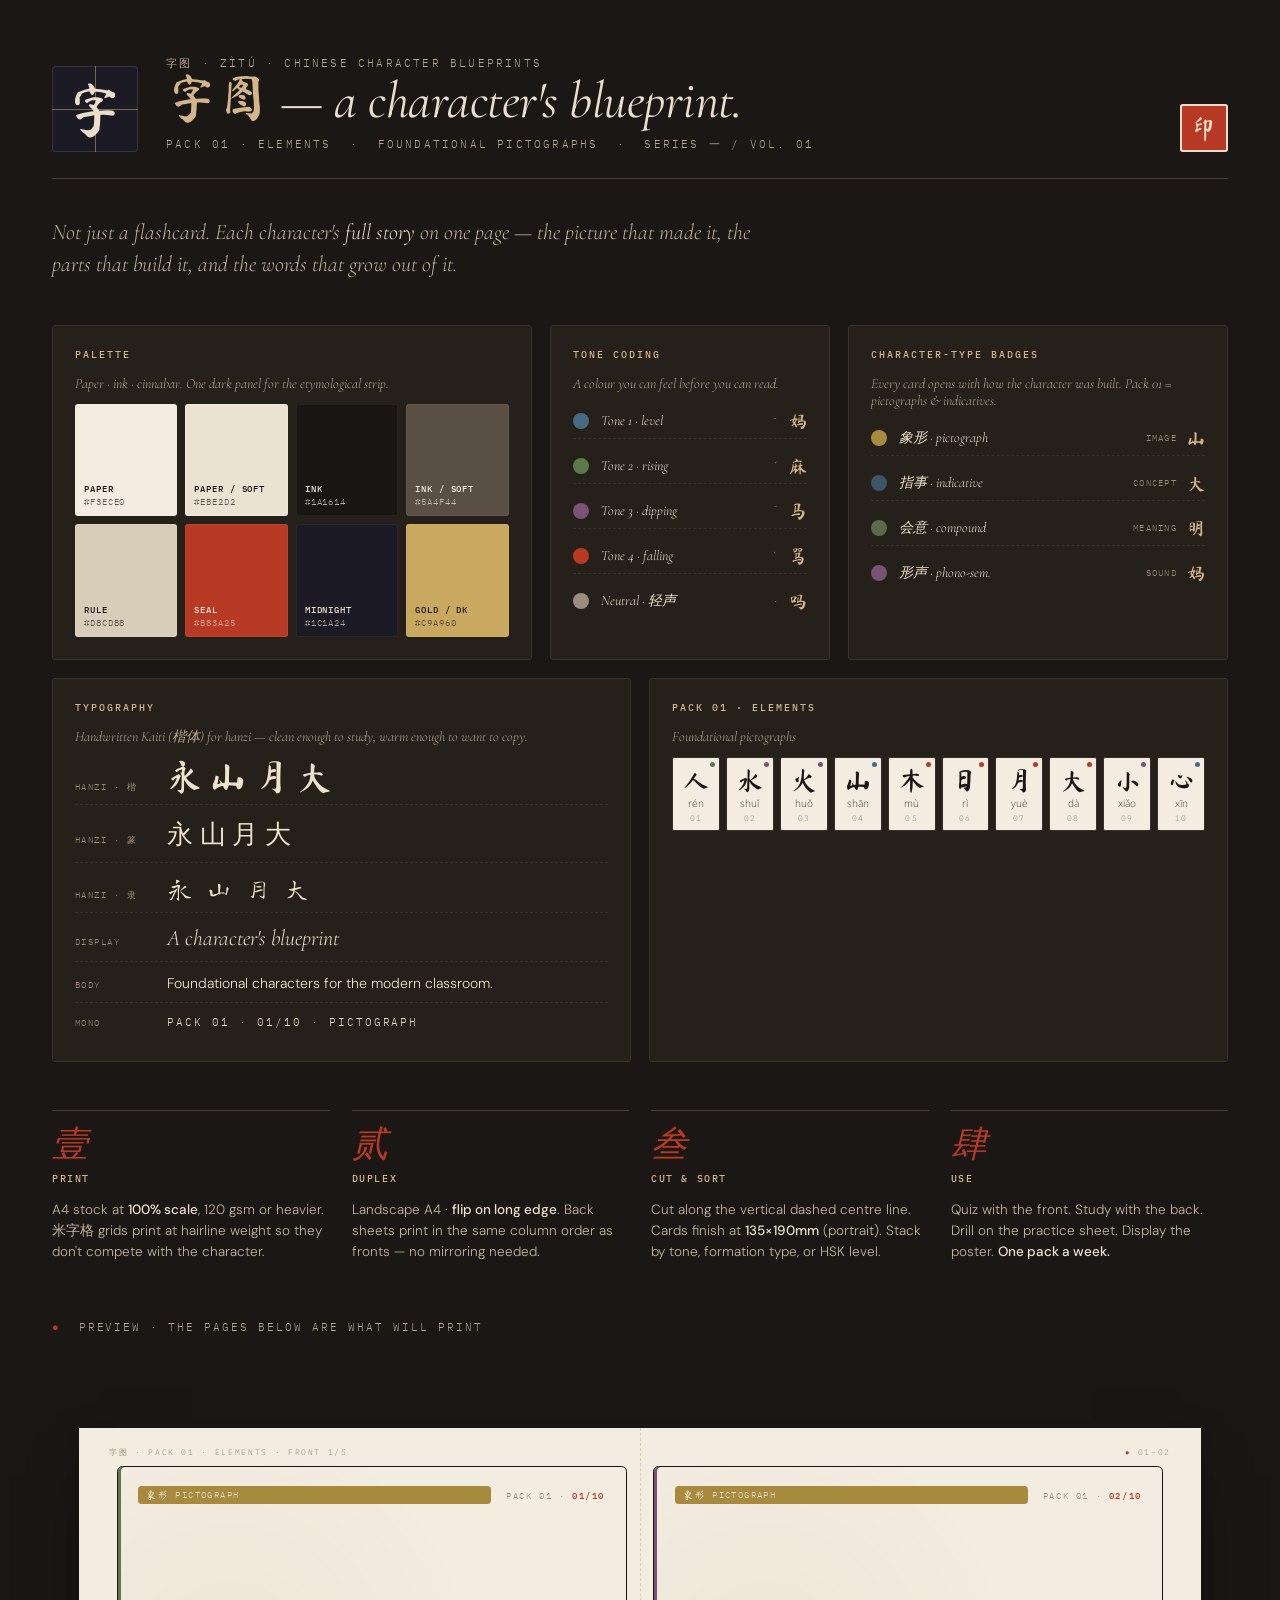
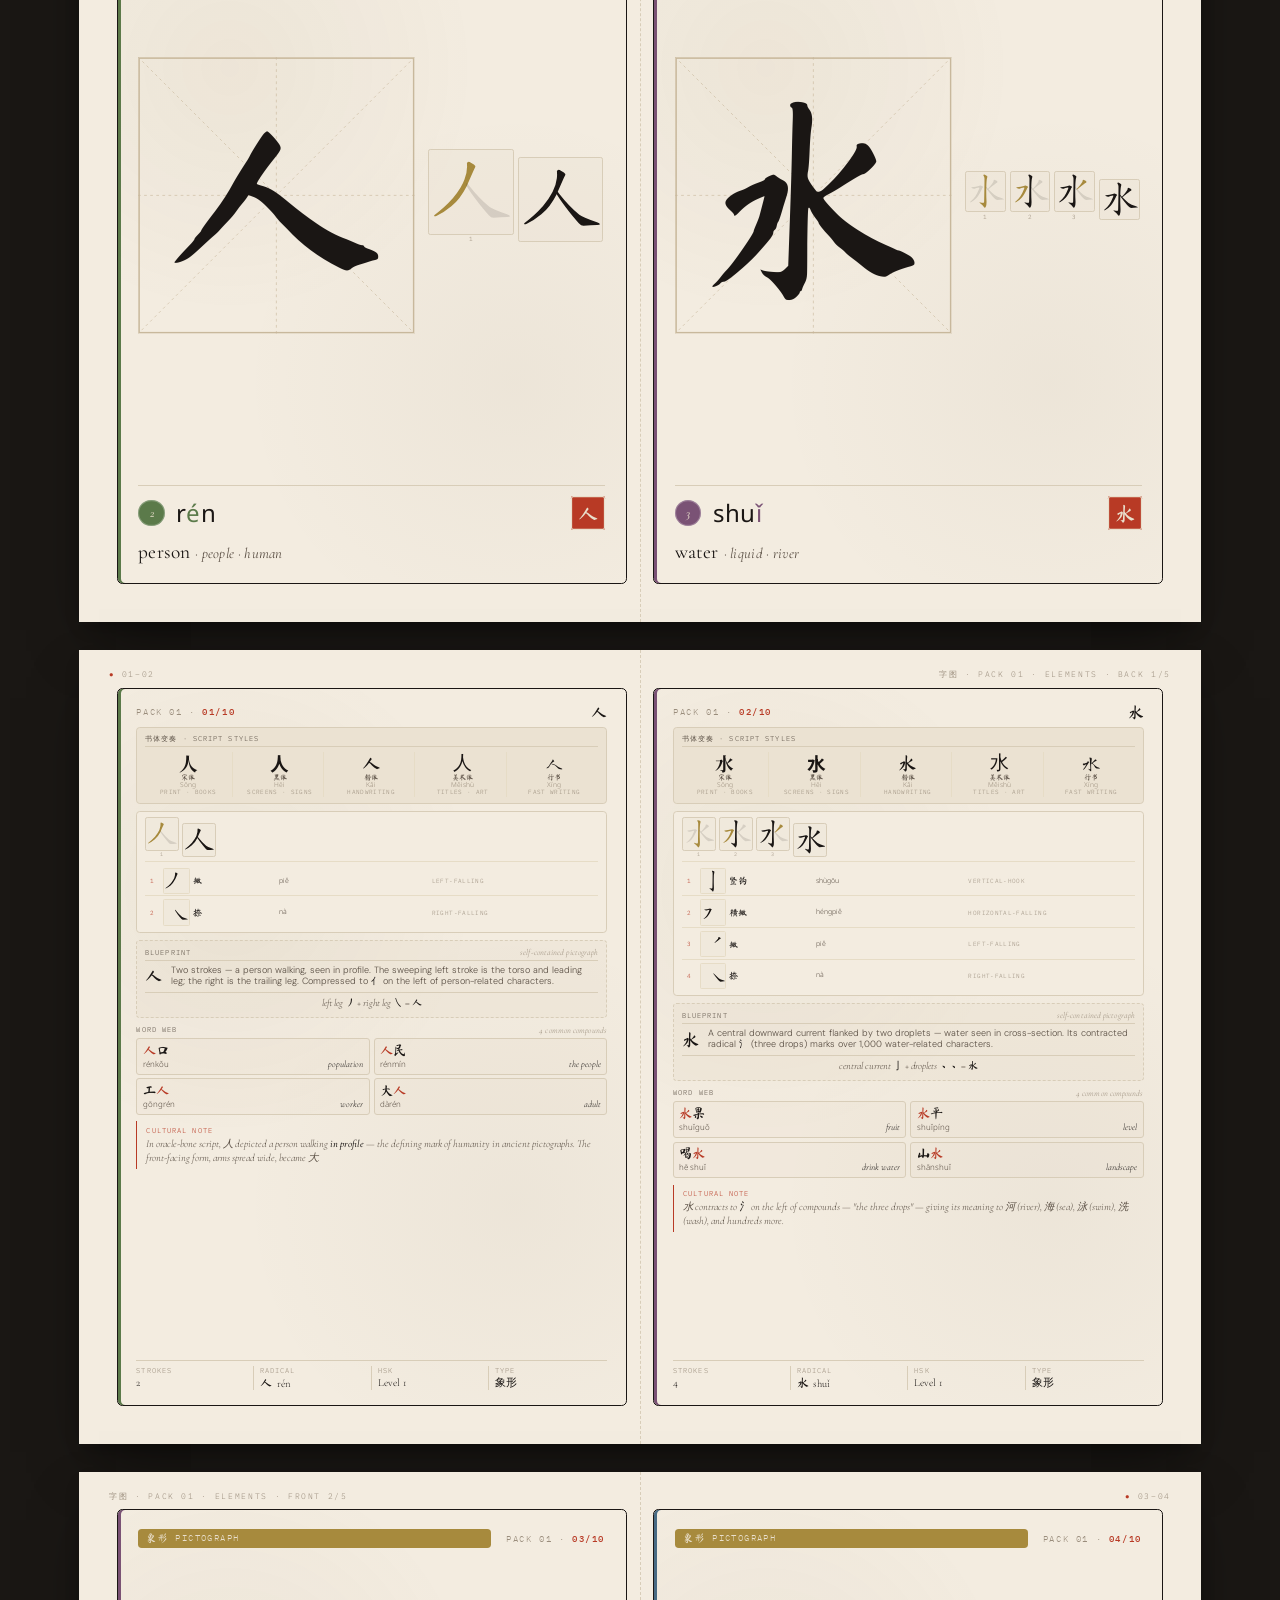
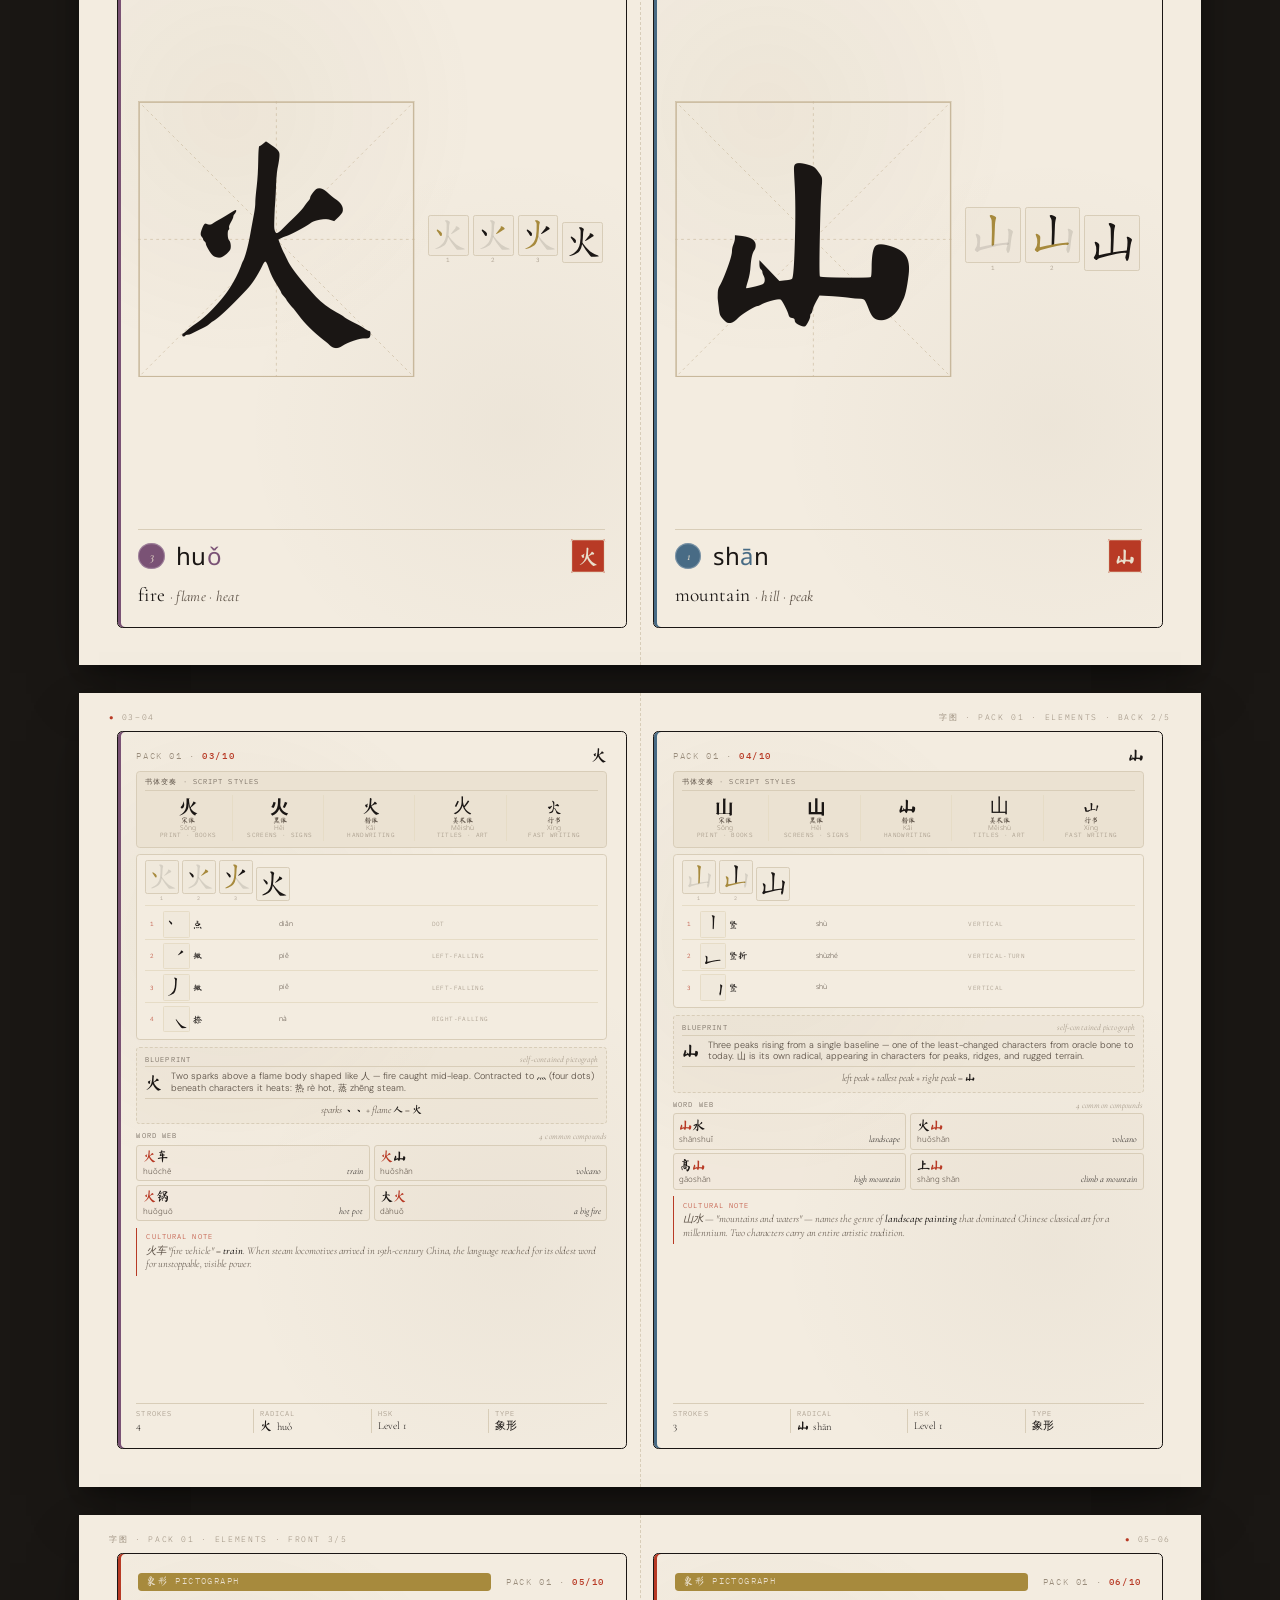
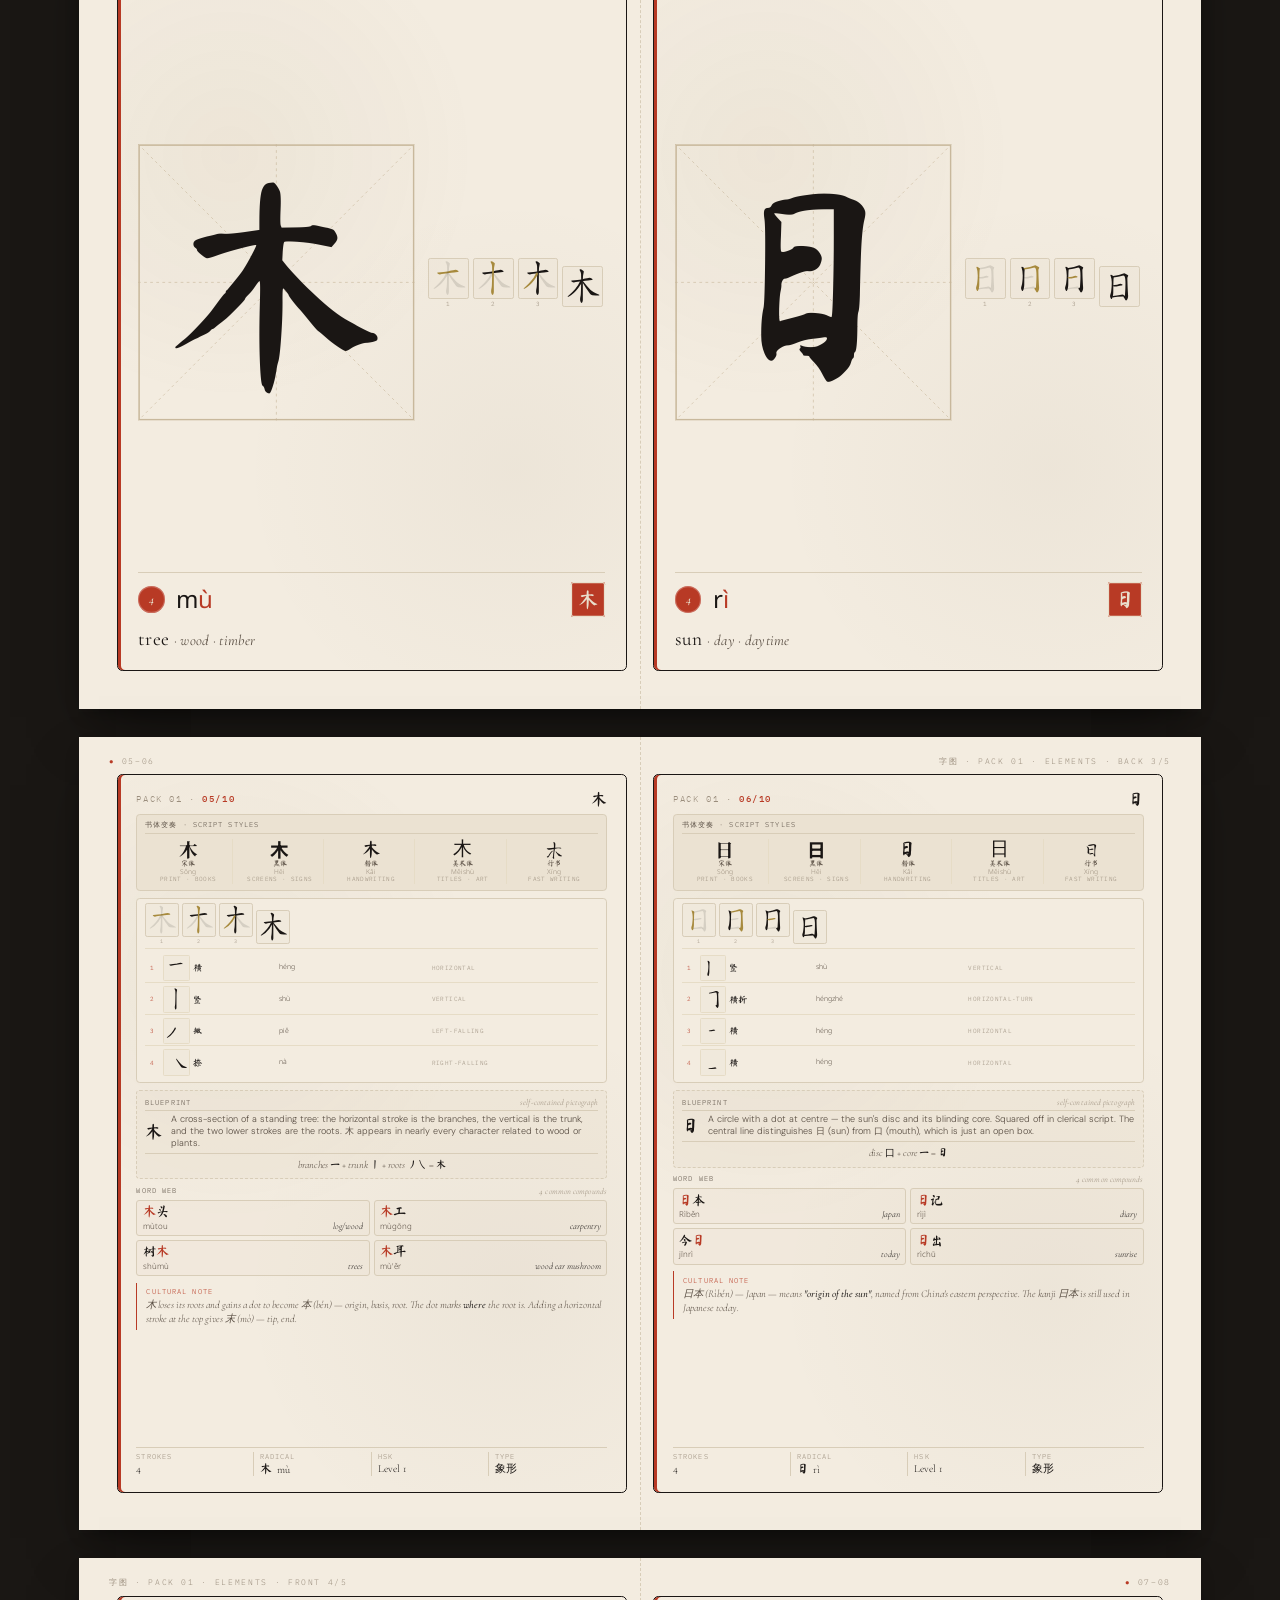
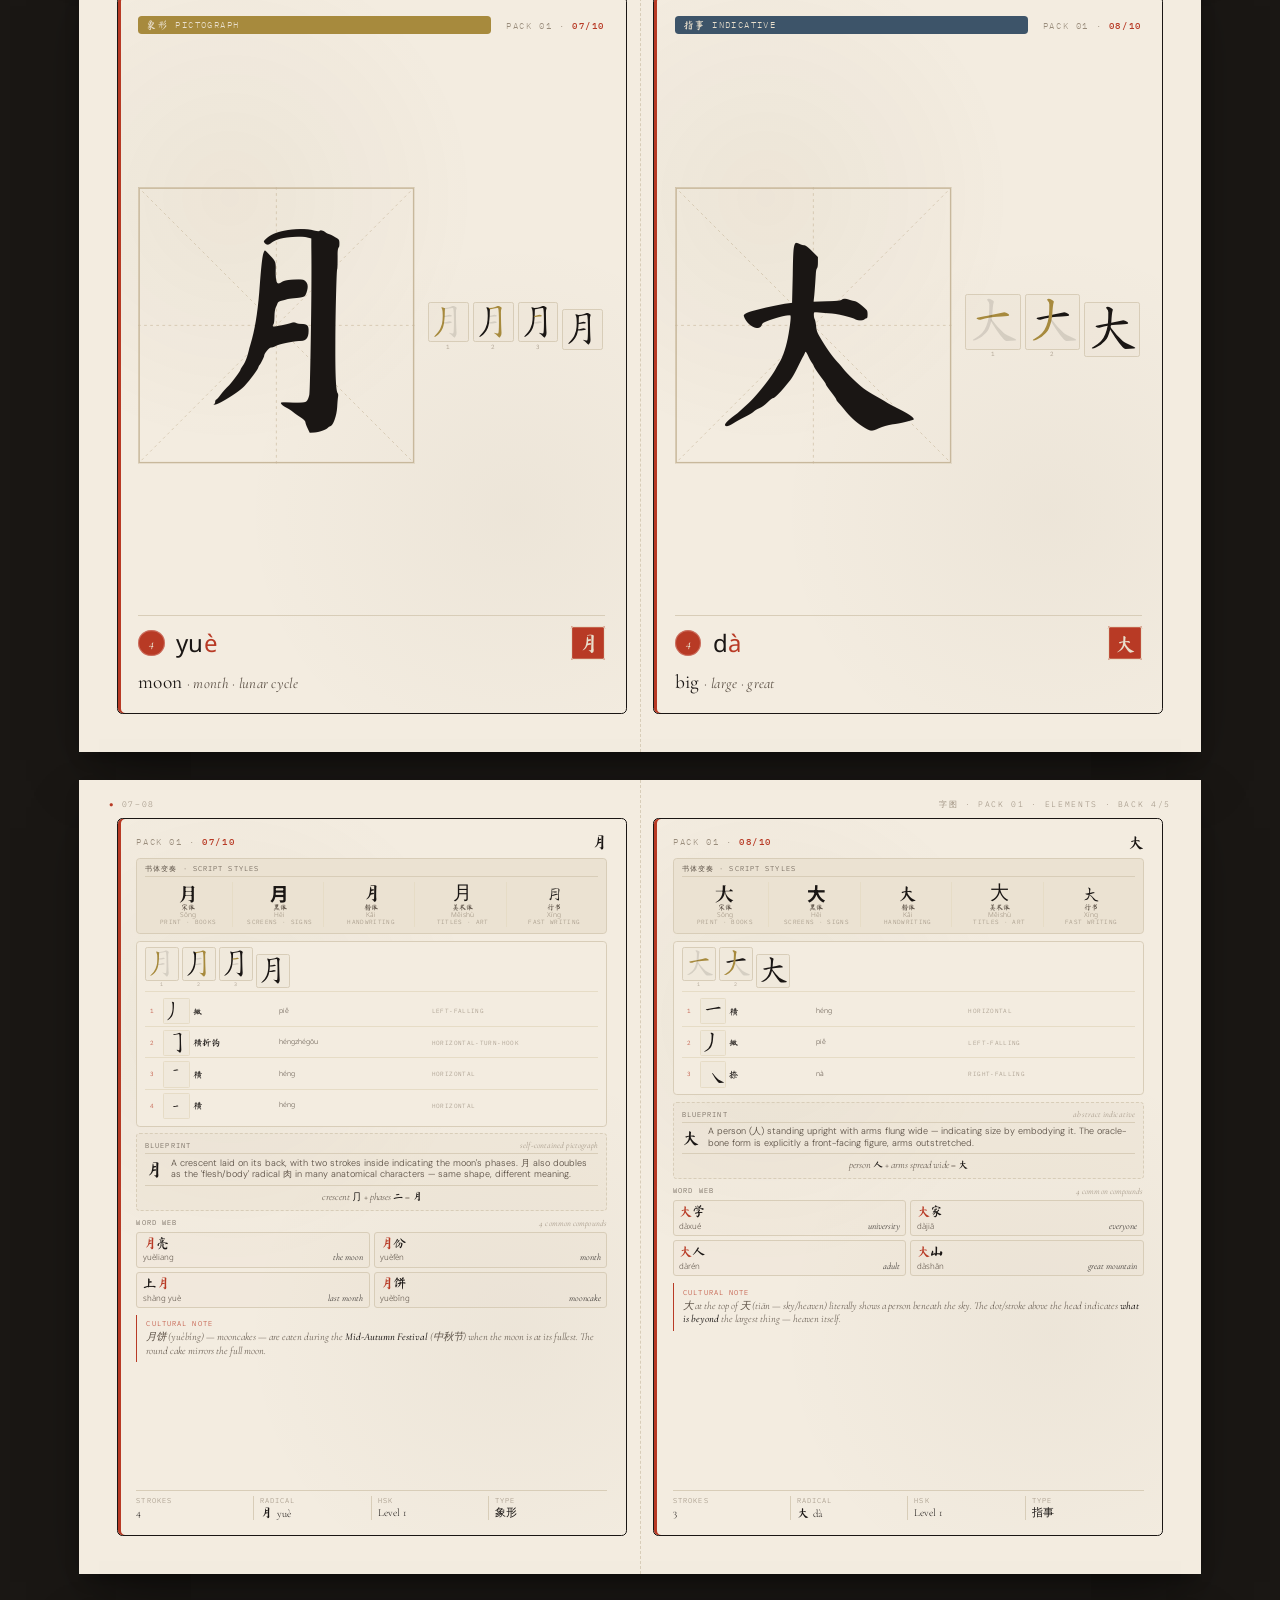
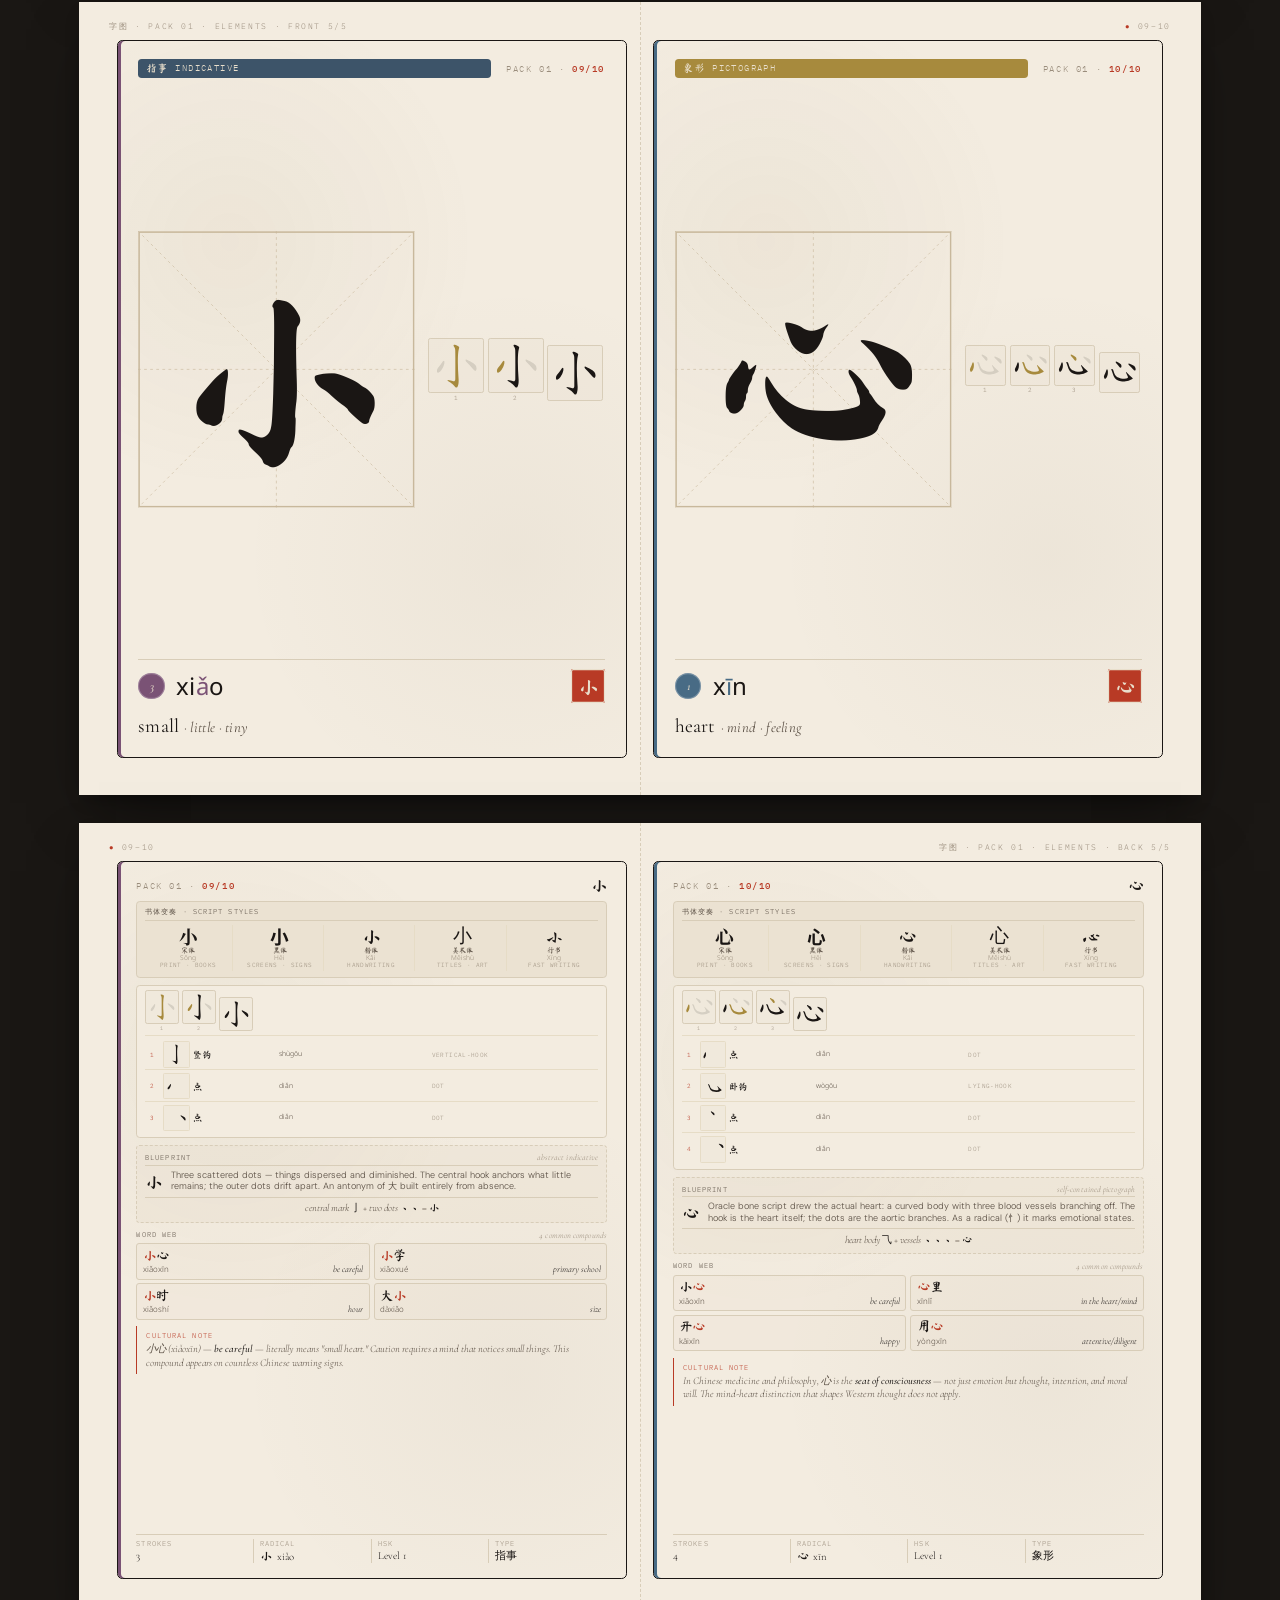
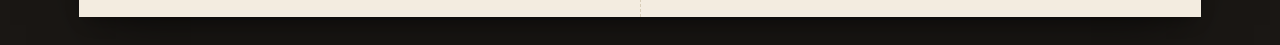
==== commit e3bca236: "Landscape duplex layout, stroke pipeline, and docs - Switch card format: portrait 135×190 mm, 2 per " ====
--- a/packs/pack-01/index.html
+++ b/packs/pack-01/index.html
@@ -109,8 +109,8 @@
 
   <section class="instructions">
     <div class="stp"><div class="n">壹</div><h4>Print</h4><p>A4 stock at <strong>100% scale</strong>, 120 gsm or heavier. 米字格 grids print at hairline weight so they don't compete with the character.</p></div>
-    <div class="stp"><div class="n">贰</div><h4>Duplex</h4><p>Two-sided · <strong>flip on long edge</strong>. Back sheets are pre-mirrored so each blueprint lines up with its front.</p></div>
-    <div class="stp"><div class="n">叁</div><h4>Cut &amp; sort</h4><p>Trim along borders. Cards finish at <strong>100×142mm</strong>. Stack by tone, by formation type, or by HSK level — the system supports all three.</p></div>
+    <div class="stp"><div class="n">贰</div><h4>Duplex</h4><p>Landscape A4 · <strong>flip on long edge</strong>. Back sheets print in the same column order as fronts — no mirroring needed.</p></div>
+    <div class="stp"><div class="n">叁</div><h4>Cut &amp; sort</h4><p>Cut along the vertical dashed centre line. Cards finish at <strong>135×190mm</strong> (portrait). Stack by tone, formation type, or HSK level.</p></div>
     <div class="stp"><div class="n">肆</div><h4>Use</h4><p>Quiz with the front. Study with the back. Drill on the practice sheet. Display the poster. <strong>One pack a week.</strong></p></div>
   </section>
 
@@ -132,14 +132,15 @@
 
 <!--
 ═══════════════════════════════════════════════════════════════
-  SHEET 1 — FRONTS · cards 01–04
+  SHEET 1 — FRONTS · cards 01–02
 ═══════════════════════════════════════════════════════════════
 -->
-<section class="sheet a4" data-screen-label="01 Fronts 1–4">
+<section class="sheet a4" data-screen-label="01 Fronts 1–2">
   <div class="sheet-mark">
-    <span>字图 · PACK 01 · ELEMENTS · FRONT 1/3</span>
-    <span><span class="pip">●</span> 01–04</span>
+    <span>字图 · PACK 01 · ELEMENTS · FRONT 1/5</span>
+    <span><span class="pip">●</span> 01–02</span>
   </div>
+  <div class="cut-line"></div>
   
   
   <!-- 01 人 rén · tone 2 · Pictograph -->
@@ -189,66 +190,124 @@
     <div class="meaning">water <em>· liquid · river</em></div>
   </article>
   
-  
-  <!-- 03 火 huǒ · tone 3 · Pictograph -->
-  <article class="card front" data-tone="3" data-type="pictograph">
-    <div class="card-head">
-      <span class="type-badge pictograph"><span class="han">象形</span>Pictograph</span>
-      <span class="card-ref">Pack 01 · <strong>03/10</strong></span>
-    </div>
-    <div class="hero">
-      <div class="grid-box">
-        <svg class="mizige"><use href="#mz"/></svg>
-        <span class="han">火</span>
-      </div>
-      <div class="stroke-build">
-        <div class="sb-frames"><div class="sb-fw"><svg class="sb-f" viewBox="0 0 1024 1024" xmlns="http://www.w3.org/2000/svg"><g transform="translate(0,900) scale(1,-1)"><path fill="#a78a3d" d="M 226 483 Q 254 443 285 393 Q 295 375 312 372 Q 324 369 333 381 Q 342 396 342 430 Q 342 472 235 536 Q 220 543 213 543 Q 206 540 204 526 Q 205 513 226 483 Z"/><path fill="#1a1614" fill-opacity="0.12" d="M 690 568 Q 677 547 584 441 Q 571 422 592 425 Q 638 449 738 513 Q 762 532 791 543 Q 816 553 805 575 Q 789 597 759 615 Q 731 633 715 629 Q 700 628 704 612 Q 708 590 690 568 Z"/><path fill="#1a1614" fill-opacity="0.12" d="M 511 382 Q 520 439 529 618 Q 530 669 548 728 Q 554 741 543 750 Q 521 769 479 785 Q 454 795 434 789 Q 410 779 430 759 Q 464 725 465 690 Q 469 500 448 374 Q 427 209 284 106 Q 244 81 186 49 Q 170 43 167 39 Q 160 32 179 29 Q 197 28 258 48 Q 301 61 365 101 Q 414 131 442 172 Q 484 232 504 341 L 511 382 Z"/><path fill="#1a1614" fill-opacity="0.12" d="M 504 341 Q 597 175 715 40 Q 740 9 767 9 Q 843 13 911 17 Q 939 18 940 25 Q 941 32 910 48 Q 753 117 709 157 Q 592 268 511 382 C 493 406 489 367 504 341 Z"/></g></svg><span class="sb-num">1</span></div><div class="sb-fw"><svg class="sb-f" viewBox="0 0 1024 1024" xmlns="http://www.w3.org/2000/svg"><g transform="translate(0,900) scale(1,-1)"><path fill="#1a1614" d="M 226 483 Q 254 443 285 393 Q 295 375 312 372 Q 324 369 333 381 Q 342 396 342 430 Q 342 472 235 536 Q 220 543 213 543 Q 206 540 204 526 Q 205 513 226 483 Z"/><path fill="#a78a3d" d="M 690 568 Q 677 547 584 441 Q 571 422 592 425 Q 638 449 738 513 Q 762 532 791 543 Q 816 553 805 575 Q 789 597 759 615 Q 731 633 715 629 Q 700 628 704 612 Q 708 590 690 568 Z"/><path fill="#1a1614" fill-opacity="0.12" d="M 511 382 Q 520 439 529 618 Q 530 669 548 728 Q 554 741 543 750 Q 521 769 479 785 Q 454 795 434 789 Q 410 779 430 759 Q 464 725 465 690 Q 469 500 448 374 Q 427 209 284 106 Q 244 81 186 49 Q 170 43 167 39 Q 160 32 179 29 Q 197 28 258 48 Q 301 61 365 101 Q 414 131 442 172 Q 484 232 504 341 L 511 382 Z"/><path fill="#1a1614" fill-opacity="0.12" d="M 504 341 Q 597 175 715 40 Q 740 9 767 9 Q 843 13 911 17 Q 939 18 940 25 Q 941 32 910 48 Q 753 117 709 157 Q 592 268 511 382 C 493 406 489 367 504 341 Z"/></g></svg><span class="sb-num">2</span></div><div class="sb-fw"><svg class="sb-f" viewBox="0 0 1024 1024" xmlns="http://www.w3.org/2000/svg"><g transform="translate(0,900) scale(1,-1)"><path fill="#1a1614" d="M 226 483 Q 254 443 285 393 Q 295 375 312 372 Q 324 369 333 381 Q 342 396 342 430 Q 342 472 235 536 Q 220 543 213 543 Q 206 540 204 526 Q 205 513 226 483 Z"/><path fill="#1a1614" d="M 690 568 Q 677 547 584 441 Q 571 422 592 425 Q 638 449 738 513 Q 762 532 791 543 Q 816 553 805 575 Q 789 597 759 615 Q 731 633 715 629 Q 700 628 704 612 Q 708 590 690 568 Z"/><path fill="#a78a3d" d="M 511 382 Q 520 439 529 618 Q 530 669 548 728 Q 554 741 543 750 Q 521 769 479 785 Q 454 795 434 789 Q 410 779 430 759 Q 464 725 465 690 Q 469 500 448 374 Q 427 209 284 106 Q 244 81 186 49 Q 170 43 167 39 Q 160 32 179 29 Q 197 28 258 48 Q 301 61 365 101 Q 414 131 442 172 Q 484 232 504 341 L 511 382 Z"/><path fill="#1a1614" fill-opacity="0.12" d="M 504 341 Q 597 175 715 40 Q 740 9 767 9 Q 843 13 911 17 Q 939 18 940 25 Q 941 32 910 48 Q 753 117 709 157 Q 592 268 511 382 C 493 406 489 367 504 341 Z"/></g></svg><span class="sb-num">3</span></div><div class="sb-fw"><svg class="sb-f" viewBox="0 0 1024 1024" xmlns="http://www.w3.org/2000/svg"><g transform="translate(0,900) scale(1,-1)"><path fill="#1a1614" d="M 226 483 Q 254 443 285 393 Q 295 375 312 372 Q 324 369 333 381 Q 342 396 342 430 Q 342 472 235 536 Q 220 543 213 543 Q 206 540 204 526 Q 205 513 226 483 Z"/><path fill="#1a1614" d="M 690 568 Q 677 547 584 441 Q 571 422 592 425 Q 638 449 738 513 Q 762 532 791 543 Q 816 553 805 575 Q 789 597 759 615 Q 731 633 715 629 Q 700 628 704 612 Q 708 590 690 568 Z"/><path fill="#1a1614" d="M 511 382 Q 520 439 529 618 Q 530 669 548 728 Q 554 741 543 750 Q 521 769 479 785 Q 454 795 434 789 Q 410 779 430 759 Q 464 725 465 690 Q 469 500 448 374 Q 427 209 284 106 Q 244 81 186 49 Q 170 43 167 39 Q 160 32 179 29 Q 197 28 258 48 Q 301 61 365 101 Q 414 131 442 172 Q 484 232 504 341 L 511 382 Z"/><path fill="#1a1614" d="M 504 341 Q 597 175 715 40 Q 740 9 767 9 Q 843 13 911 17 Q 939 18 940 25 Q 941 32 910 48 Q 753 117 709 157 Q 592 268 511 382 C 493 406 489 367 504 341 Z"/></g></svg></div></div>
-      </div>
-    </div>
-    <div class="pinyin-bar">
-      <span class="tone-dot t3">3</span>
-      <span class="pinyin">hu<span class="tm-3">ǒ</span></span>
-      <span class="seal-stamp">火</span>
-    </div>
-    <div class="meaning">fire <em>· flame · heat</em></div>
-  </article>
-  
-  
-  <!-- 04 山 shān · tone 1 · Pictograph -->
-  <article class="card front" data-tone="1" data-type="pictograph">
-    <div class="card-head">
-      <span class="type-badge pictograph"><span class="han">象形</span>Pictograph</span>
-      <span class="card-ref">Pack 01 · <strong>04/10</strong></span>
-    </div>
-    <div class="hero">
-      <div class="grid-box">
-        <svg class="mizige"><use href="#mz"/></svg>
-        <span class="han">山</span>
-      </div>
-      <div class="stroke-build">
-        <div class="sb-frames"><div class="sb-fw"><svg class="sb-f" viewBox="0 0 1024 1024" xmlns="http://www.w3.org/2000/svg"><g transform="translate(0,900) scale(1,-1)"><path fill="#a78a3d" d="M 536 209 Q 546 407 552 587 Q 556 633 562 664 Q 569 691 574 710 Q 578 723 554 740 Q 512 762 484 767 Q 465 771 456 760 Q 447 751 457 734 Q 488 688 489 655 Q 499 444 488 200 C 487 170 534 179 536 209 Z"/><path fill="#1a1614" fill-opacity="0.12" d="M 796 244 Q 657 232 536 209 L 488 200 Q 379 182 284 155 Q 256 148 263 180 Q 267 253 272 329 Q 275 357 263 373 Q 220 416 190 409 Q 178 403 188 382 Q 224 309 215 236 Q 211 166 182 133 Q 161 112 170 96 Q 183 78 203 66 Q 219 57 230 67 Q 243 83 283 99 Q 440 151 606 182 Q 757 210 789 197 C 819 193 826 247 796 244 Z"/><path fill="#1a1614" fill-opacity="0.12" d="M 789 197 Q 783 166 774 145 Q 756 118 785 55 Q 795 36 809 49 Q 837 73 846 173 Q 868 386 890 427 Q 900 443 889 460 Q 867 479 831 501 Q 816 510 802 503 Q 793 499 796 484 Q 823 435 796 244 L 789 197 Z"/></g></svg><span class="sb-num">1</span></div><div class="sb-fw"><svg class="sb-f" viewBox="0 0 1024 1024" xmlns="http://www.w3.org/2000/svg"><g transform="translate(0,900) scale(1,-1)"><path fill="#1a1614" d="M 536 209 Q 546 407 552 587 Q 556 633 562 664 Q 569 691 574 710 Q 578 723 554 740 Q 512 762 484 767 Q 465 771 456 760 Q 447 751 457 734 Q 488 688 489 655 Q 499 444 488 200 C 487 170 534 179 536 209 Z"/><path fill="#a78a3d" d="M 796 244 Q 657 232 536 209 L 488 200 Q 379 182 284 155 Q 256 148 263 180 Q 267 253 272 329 Q 275 357 263 373 Q 220 416 190 409 Q 178 403 188 382 Q 224 309 215 236 Q 211 166 182 133 Q 161 112 170 96 Q 183 78 203 66 Q 219 57 230 67 Q 243 83 283 99 Q 440 151 606 182 Q 757 210 789 197 C 819 193 826 247 796 244 Z"/><path fill="#1a1614" fill-opacity="0.12" d="M 789 197 Q 783 166 774 145 Q 756 118 785 55 Q 795 36 809 49 Q 837 73 846 173 Q 868 386 890 427 Q 900 443 889 460 Q 867 479 831 501 Q 816 510 802 503 Q 793 499 796 484 Q 823 435 796 244 L 789 197 Z"/></g></svg><span class="sb-num">2</span></div><div class="sb-fw"><svg class="sb-f" viewBox="0 0 1024 1024" xmlns="http://www.w3.org/2000/svg"><g transform="translate(0,900) scale(1,-1)"><path fill="#1a1614" d="M 536 209 Q 546 407 552 587 Q 556 633 562 664 Q 569 691 574 710 Q 578 723 554 740 Q 512 762 484 767 Q 465 771 456 760 Q 447 751 457 734 Q 488 688 489 655 Q 499 444 488 200 C 487 170 534 179 536 209 Z"/><path fill="#1a1614" d="M 796 244 Q 657 232 536 209 L 488 200 Q 379 182 284 155 Q 256 148 263 180 Q 267 253 272 329 Q 275 357 263 373 Q 220 416 190 409 Q 178 403 188 382 Q 224 309 215 236 Q 211 166 182 133 Q 161 112 170 96 Q 183 78 203 66 Q 219 57 230 67 Q 243 83 283 99 Q 440 151 606 182 Q 757 210 789 197 C 819 193 826 247 796 244 Z"/><path fill="#1a1614" d="M 789 197 Q 783 166 774 145 Q 756 118 785 55 Q 795 36 809 49 Q 837 73 846 173 Q 868 386 890 427 Q 900 443 889 460 Q 867 479 831 501 Q 816 510 802 503 Q 793 499 796 484 Q 823 435 796 244 L 789 197 Z"/></g></svg></div></div>
-      </div>
-    </div>
-    <div class="pinyin-bar">
-      <span class="tone-dot t1">1</span>
-      <span class="pinyin">sh<span class="tm-1">ā</span>n</span>
-      <span class="seal-stamp">山</span>
-    </div>
-    <div class="meaning">mountain <em>· hill · peak</em></div>
-  </article>
-  
 </section>
 
 <!--
 ═══════════════════════════════════════════════════════════════
-  SHEET 2 — BACKS · cards 01–04  (mirrored col-order)
+  SHEET 2 — BACKS · cards 01–02
 ═══════════════════════════════════════════════════════════════
 -->
-<section class="sheet a4" data-screen-label="02 Backs 1–4">
+<section class="sheet a4" data-screen-label="02 Backs 1–2">
   <div class="sheet-mark">
-    <span><span class="pip">●</span> 02–01</span>
-    <span>字图 · PACK 01 · ELEMENTS · BACK 1/3</span>
+    <span><span class="pip">●</span> 01–02</span>
+    <span>字图 · PACK 01 · ELEMENTS · BACK 1/5</span>
   </div>
+  <div class="cut-line"></div>
+  
+  
+  <!-- BACK 01 人 -->
+  <article class="card back" data-tone="2" data-type="pictograph">
+    <div class="card-head">
+      <span class="card-ref" style="text-align:left">Pack 01 · <strong>01/10</strong></span>
+      <span class="han-mini">人</span>
+    </div>
+    <div class="script-strip">
+      <div class="strip-head">书体变奏 · Script Styles</div>
+      <div class="slots">
+        <div class="slot">
+          <span class="glyph song">人</span>
+          <span class="style-zh">宋体</span>
+          <span class="style-ro">Sōng</span>
+          <span class="context">print · books</span>
+        </div>
+        <div class="slot">
+          <span class="glyph hei">人</span>
+          <span class="style-zh">黑体</span>
+          <span class="style-ro">Hēi</span>
+          <span class="context">screens · signs</span>
+        </div>
+        <div class="slot">
+          <span class="glyph kai">人</span>
+          <span class="style-zh">楷体</span>
+          <span class="style-ro">Kǎi</span>
+          <span class="context">handwriting</span>
+        </div>
+        <div class="slot">
+          <span class="glyph mei">人</span>
+          <span class="style-zh">美术体</span>
+          <span class="style-ro">Měishù</span>
+          <span class="context">titles · art</span>
+        </div>
+        <div class="slot">
+          <span class="glyph xing">人</span>
+          <span class="style-zh">行书</span>
+          <span class="style-ro">Xíng</span>
+          <span class="context">fast writing</span>
+        </div>
+      </div>
+    </div>
+    <div class="stroke-ref">
+      <div class="sref-a"><div class="sb-fw"><svg class="sb-f" viewBox="0 0 1024 1024" xmlns="http://www.w3.org/2000/svg"><g transform="translate(0,900) scale(1,-1)"><path fill="#a78a3d" d="M 475 485 Q 547 653 563 683 Q 573 695 565 708 Q 558 721 519 742 Q 491 757 480 754 Q 462 750 465 730 Q 484 537 292 308 Q 280 296 269 284 Q 212 217 68 102 Q 58 92 66 89 Q 76 86 90 92 Q 190 138 274 210 Q 380 294 462 456 L 475 485 Z"/><path fill="#1a1614" fill-opacity="0.12" d="M 462 456 Q 480 423 575 292 Q 666 171 733 101 Q 764 67 793 69 Q 881 75 958 79 Q 991 80 992 89 Q 993 98 956 112 Q 772 178 740 205 Q 617 304 490 466 Q 481 476 475 485 C 457 509 447 482 462 456 Z"/></g></svg><span class="sb-num">1</span></div><div class="sb-fw"><svg class="sb-f" viewBox="0 0 1024 1024" xmlns="http://www.w3.org/2000/svg"><g transform="translate(0,900) scale(1,-1)"><path fill="#1a1614" d="M 475 485 Q 547 653 563 683 Q 573 695 565 708 Q 558 721 519 742 Q 491 757 480 754 Q 462 750 465 730 Q 484 537 292 308 Q 280 296 269 284 Q 212 217 68 102 Q 58 92 66 89 Q 76 86 90 92 Q 190 138 274 210 Q 380 294 462 456 L 475 485 Z"/><path fill="#1a1614" d="M 462 456 Q 480 423 575 292 Q 666 171 733 101 Q 764 67 793 69 Q 881 75 958 79 Q 991 80 992 89 Q 993 98 956 112 Q 772 178 740 205 Q 617 304 490 466 Q 481 476 475 485 C 457 509 447 482 462 456 Z"/></g></svg></div></div><div class="sref-b"><div class="srow"><span class="srow-n">1</span><svg class="srow-f" viewBox="0 0 1024 1024" xmlns="http://www.w3.org/2000/svg"><g transform="translate(0,900) scale(1,-1)"><path fill="#1a1614" d="M 475 485 Q 547 653 563 683 Q 573 695 565 708 Q 558 721 519 742 Q 491 757 480 754 Q 462 750 465 730 Q 484 537 292 308 Q 280 296 269 284 Q 212 217 68 102 Q 58 92 66 89 Q 76 86 90 92 Q 190 138 274 210 Q 380 294 462 456 L 475 485 Z"/></g></svg><span class="srow-zh">撇</span><span class="srow-py">piě</span><span class="srow-en">left-falling</span></div><div class="srow"><span class="srow-n">2</span><svg class="srow-f" viewBox="0 0 1024 1024" xmlns="http://www.w3.org/2000/svg"><g transform="translate(0,900) scale(1,-1)"><path fill="#1a1614" d="M 462 456 Q 480 423 575 292 Q 666 171 733 101 Q 764 67 793 69 Q 881 75 958 79 Q 991 80 992 89 Q 993 98 956 112 Q 772 178 740 205 Q 617 304 490 466 Q 481 476 475 485 C 457 509 447 482 462 456 Z"/></g></svg><span class="srow-zh">捺</span><span class="srow-py">nà</span><span class="srow-en">right-falling</span></div></div>
+    </div>
+    <section class="bp">
+      <div class="lbl">Blueprint <em>self-contained pictograph</em></div>
+      <div class="body">
+        <div class="glyph">人</div>
+        
+        <div class="ann">Two strokes — a person walking, seen in profile. The sweeping left stroke is the torso and leading leg; the right is the trailing leg. Compressed to <strong>亻</strong> on the left of person-related characters.</div>
+        
+      </div>
+      
+      <div class="formula">left leg <span class="han">丿</span> + right leg <span class="han">㇏</span> = <span class="han">人</span></div>
+      
+    </section>
+    <div class="web">
+      <div class="lbl">Word web<em>4 common compounds</em></div>
+      <div class="items">
+        
+        
+        <div class="w">
+          <div class="ch"><span class="focus">人</span>口</div>
+          <div class="gloss">rénkǒu<span class="en">population</span></div>
+        </div>
+        
+        
+        
+        <div class="w">
+          <div class="ch"><span class="focus">人</span>民</div>
+          <div class="gloss">rénmín<span class="en">the people</span></div>
+        </div>
+        
+        
+        
+        <div class="w">
+          <div class="ch">工<span class="focus">人</span></div>
+          <div class="gloss">gōngrén<span class="en">worker</span></div>
+        </div>
+        
+        
+        
+        <div class="w">
+          <div class="ch">大<span class="focus">人</span></div>
+          <div class="gloss">dàrén<span class="en">adult</span></div>
+        </div>
+        
+        
+      </div>
+    </div>
+    <div class="culture">
+      <span class="lead">Cultural note</span>
+      
+      In oracle-bone script, 人 depicted a person walking <strong>in profile</strong> — the defining mark of humanity in ancient pictographs. The front-facing form, arms spread wide, became 大.
+      
+    </div>
+    <div class="stats">
+      <div class="cell"><div class="k">Strokes</div><div class="v">2</div></div>
+      <div class="cell"><div class="k">Radical</div><div class="v"><span class="han">人</span> rén</div></div>
+      <div class="cell"><div class="k">HSK</div><div class="v">Level 1</div></div>
+      <div class="cell"><div class="k">Type</div><div class="v">象形</div></div>
+    </div>
+  </article>
   
   
   <!-- BACK 02 水 -->
@@ -292,7 +351,9 @@
         </div>
       </div>
     </div>
-    <div class="zone-ph"></div>
+    <div class="stroke-ref">
+      <div class="sref-a"><div class="sb-fw"><svg class="sb-f" viewBox="0 0 1024 1024" xmlns="http://www.w3.org/2000/svg"><g transform="translate(0,900) scale(1,-1)"><path fill="#a78a3d" d="M 535 506 Q 538 699 560 762 Q 578 793 520 817 Q 486 836 465 830 Q 447 823 463 799 Q 485 771 486 736 Q 490 697 478 121 Q 477 97 463 88 Q 454 81 432 88 Q 407 94 382 99 Q 348 111 351 100 Q 352 93 373 78 Q 440 24 457 -5 Q 476 -41 493 -42 Q 508 -43 524 -7 Q 543 41 541 117 Q 531 294 534 470 L 535 506 Z"/><path fill="#1a1614" fill-opacity="0.12" d="M 154 501 Q 141 501 139 492 Q 138 485 153 477 Q 199 452 227 461 Q 333 489 343 489 Q 359 486 347 456 Q 296 326 249 262 Q 201 190 114 119 Q 99 106 110 103 Q 120 102 141 113 Q 217 153 281 224 Q 342 288 419 454 Q 429 478 441 489 Q 456 501 447 511 Q 437 524 399 537 Q 378 549 336 530 Q 270 509 154 501 Z"/><path fill="#1a1614" fill-opacity="0.12" d="M 590 446 Q 630 476 766 584 Q 787 603 814 615 Q 838 627 825 647 Q 809 666 779 681 Q 752 696 738 692 Q 723 691 729 675 Q 735 639 659 553 Q 620 508 577 459 C 557 436 566 428 590 446 Z"/><path fill="#1a1614" fill-opacity="0.12" d="M 577 459 Q 555 484 535 506 C 515 528 516 494 534 470 Q 756 161 817 160 Q 898 169 967 175 Q 995 178 996 185 Q 997 192 964 205 Q 810 253 753 295 Q 690 346 590 446 L 577 459 Z"/></g></svg><span class="sb-num">1</span></div><div class="sb-fw"><svg class="sb-f" viewBox="0 0 1024 1024" xmlns="http://www.w3.org/2000/svg"><g transform="translate(0,900) scale(1,-1)"><path fill="#1a1614" d="M 535 506 Q 538 699 560 762 Q 578 793 520 817 Q 486 836 465 830 Q 447 823 463 799 Q 485 771 486 736 Q 490 697 478 121 Q 477 97 463 88 Q 454 81 432 88 Q 407 94 382 99 Q 348 111 351 100 Q 352 93 373 78 Q 440 24 457 -5 Q 476 -41 493 -42 Q 508 -43 524 -7 Q 543 41 541 117 Q 531 294 534 470 L 535 506 Z"/><path fill="#a78a3d" d="M 154 501 Q 141 501 139 492 Q 138 485 153 477 Q 199 452 227 461 Q 333 489 343 489 Q 359 486 347 456 Q 296 326 249 262 Q 201 190 114 119 Q 99 106 110 103 Q 120 102 141 113 Q 217 153 281 224 Q 342 288 419 454 Q 429 478 441 489 Q 456 501 447 511 Q 437 524 399 537 Q 378 549 336 530 Q 270 509 154 501 Z"/><path fill="#1a1614" fill-opacity="0.12" d="M 590 446 Q 630 476 766 584 Q 787 603 814 615 Q 838 627 825 647 Q 809 666 779 681 Q 752 696 738 692 Q 723 691 729 675 Q 735 639 659 553 Q 620 508 577 459 C 557 436 566 428 590 446 Z"/><path fill="#1a1614" fill-opacity="0.12" d="M 577 459 Q 555 484 535 506 C 515 528 516 494 534 470 Q 756 161 817 160 Q 898 169 967 175 Q 995 178 996 185 Q 997 192 964 205 Q 810 253 753 295 Q 690 346 590 446 L 577 459 Z"/></g></svg><span class="sb-num">2</span></div><div class="sb-fw"><svg class="sb-f" viewBox="0 0 1024 1024" xmlns="http://www.w3.org/2000/svg"><g transform="translate(0,900) scale(1,-1)"><path fill="#1a1614" d="M 535 506 Q 538 699 560 762 Q 578 793 520 817 Q 486 836 465 830 Q 447 823 463 799 Q 485 771 486 736 Q 490 697 478 121 Q 477 97 463 88 Q 454 81 432 88 Q 407 94 382 99 Q 348 111 351 100 Q 352 93 373 78 Q 440 24 457 -5 Q 476 -41 493 -42 Q 508 -43 524 -7 Q 543 41 541 117 Q 531 294 534 470 L 535 506 Z"/><path fill="#1a1614" d="M 154 501 Q 141 501 139 492 Q 138 485 153 477 Q 199 452 227 461 Q 333 489 343 489 Q 359 486 347 456 Q 296 326 249 262 Q 201 190 114 119 Q 99 106 110 103 Q 120 102 141 113 Q 217 153 281 224 Q 342 288 419 454 Q 429 478 441 489 Q 456 501 447 511 Q 437 524 399 537 Q 378 549 336 530 Q 270 509 154 501 Z"/><path fill="#a78a3d" d="M 590 446 Q 630 476 766 584 Q 787 603 814 615 Q 838 627 825 647 Q 809 666 779 681 Q 752 696 738 692 Q 723 691 729 675 Q 735 639 659 553 Q 620 508 577 459 C 557 436 566 428 590 446 Z"/><path fill="#1a1614" fill-opacity="0.12" d="M 577 459 Q 555 484 535 506 C 515 528 516 494 534 470 Q 756 161 817 160 Q 898 169 967 175 Q 995 178 996 185 Q 997 192 964 205 Q 810 253 753 295 Q 690 346 590 446 L 577 459 Z"/></g></svg><span class="sb-num">3</span></div><div class="sb-fw"><svg class="sb-f" viewBox="0 0 1024 1024" xmlns="http://www.w3.org/2000/svg"><g transform="translate(0,900) scale(1,-1)"><path fill="#1a1614" d="M 535 506 Q 538 699 560 762 Q 578 793 520 817 Q 486 836 465 830 Q 447 823 463 799 Q 485 771 486 736 Q 490 697 478 121 Q 477 97 463 88 Q 454 81 432 88 Q 407 94 382 99 Q 348 111 351 100 Q 352 93 373 78 Q 440 24 457 -5 Q 476 -41 493 -42 Q 508 -43 524 -7 Q 543 41 541 117 Q 531 294 534 470 L 535 506 Z"/><path fill="#1a1614" d="M 154 501 Q 141 501 139 492 Q 138 485 153 477 Q 199 452 227 461 Q 333 489 343 489 Q 359 486 347 456 Q 296 326 249 262 Q 201 190 114 119 Q 99 106 110 103 Q 120 102 141 113 Q 217 153 281 224 Q 342 288 419 454 Q 429 478 441 489 Q 456 501 447 511 Q 437 524 399 537 Q 378 549 336 530 Q 270 509 154 501 Z"/><path fill="#1a1614" d="M 590 446 Q 630 476 766 584 Q 787 603 814 615 Q 838 627 825 647 Q 809 666 779 681 Q 752 696 738 692 Q 723 691 729 675 Q 735 639 659 553 Q 620 508 577 459 C 557 436 566 428 590 446 Z"/><path fill="#1a1614" d="M 577 459 Q 555 484 535 506 C 515 528 516 494 534 470 Q 756 161 817 160 Q 898 169 967 175 Q 995 178 996 185 Q 997 192 964 205 Q 810 253 753 295 Q 690 346 590 446 L 577 459 Z"/></g></svg></div></div><div class="sref-b"><div class="srow"><span class="srow-n">1</span><svg class="srow-f" viewBox="0 0 1024 1024" xmlns="http://www.w3.org/2000/svg"><g transform="translate(0,900) scale(1,-1)"><path fill="#1a1614" d="M 535 506 Q 538 699 560 762 Q 578 793 520 817 Q 486 836 465 830 Q 447 823 463 799 Q 485 771 486 736 Q 490 697 478 121 Q 477 97 463 88 Q 454 81 432 88 Q 407 94 382 99 Q 348 111 351 100 Q 352 93 373 78 Q 440 24 457 -5 Q 476 -41 493 -42 Q 508 -43 524 -7 Q 543 41 541 117 Q 531 294 534 470 L 535 506 Z"/></g></svg><span class="srow-zh">竖钩</span><span class="srow-py">shùgōu</span><span class="srow-en">vertical-hook</span></div><div class="srow"><span class="srow-n">2</span><svg class="srow-f" viewBox="0 0 1024 1024" xmlns="http://www.w3.org/2000/svg"><g transform="translate(0,900) scale(1,-1)"><path fill="#1a1614" d="M 154 501 Q 141 501 139 492 Q 138 485 153 477 Q 199 452 227 461 Q 333 489 343 489 Q 359 486 347 456 Q 296 326 249 262 Q 201 190 114 119 Q 99 106 110 103 Q 120 102 141 113 Q 217 153 281 224 Q 342 288 419 454 Q 429 478 441 489 Q 456 501 447 511 Q 437 524 399 537 Q 378 549 336 530 Q 270 509 154 501 Z"/></g></svg><span class="srow-zh">横撇</span><span class="srow-py">héngpiě</span><span class="srow-en">horizontal-falling</span></div><div class="srow"><span class="srow-n">3</span><svg class="srow-f" viewBox="0 0 1024 1024" xmlns="http://www.w3.org/2000/svg"><g transform="translate(0,900) scale(1,-1)"><path fill="#1a1614" d="M 590 446 Q 630 476 766 584 Q 787 603 814 615 Q 838 627 825 647 Q 809 666 779 681 Q 752 696 738 692 Q 723 691 729 675 Q 735 639 659 553 Q 620 508 577 459 C 557 436 566 428 590 446 Z"/></g></svg><span class="srow-zh">撇</span><span class="srow-py">piě</span><span class="srow-en">left-falling</span></div><div class="srow"><span class="srow-n">4</span><svg class="srow-f" viewBox="0 0 1024 1024" xmlns="http://www.w3.org/2000/svg"><g transform="translate(0,900) scale(1,-1)"><path fill="#1a1614" d="M 577 459 Q 555 484 535 506 C 515 528 516 494 534 470 Q 756 161 817 160 Q 898 169 967 175 Q 995 178 996 185 Q 997 192 964 205 Q 810 253 753 295 Q 690 346 590 446 L 577 459 Z"/></g></svg><span class="srow-zh">捺</span><span class="srow-py">nà</span><span class="srow-en">right-falling</span></div></div>
+    </div>
     <section class="bp">
       <div class="lbl">Blueprint <em>self-contained pictograph</em></div>
       <div class="body">
@@ -353,59 +414,138 @@
     </div>
   </article>
   
-  
-  <!-- BACK 01 人 -->
-  <article class="card back" data-tone="2" data-type="pictograph">
-    <div class="card-head">
-      <span class="card-ref" style="text-align:left">Pack 01 · <strong>01/10</strong></span>
-      <span class="han-mini">人</span>
+</section>
+
+
+<!--
+═══════════════════════════════════════════════════════════════
+  SHEET 3 — FRONTS · cards 03–04
+═══════════════════════════════════════════════════════════════
+-->
+<section class="sheet a4" data-screen-label="03 Fronts 3–4">
+  <div class="sheet-mark">
+    <span>字图 · PACK 01 · ELEMENTS · FRONT 2/5</span>
+    <span><span class="pip">●</span> 03–04</span>
+  </div>
+  <div class="cut-line"></div>
+  
+  
+  <!-- 03 火 huǒ · tone 3 · Pictograph -->
+  <article class="card front" data-tone="3" data-type="pictograph">
+    <div class="card-head">
+      <span class="type-badge pictograph"><span class="han">象形</span>Pictograph</span>
+      <span class="card-ref">Pack 01 · <strong>03/10</strong></span>
+    </div>
+    <div class="hero">
+      <div class="grid-box">
+        <svg class="mizige"><use href="#mz"/></svg>
+        <span class="han">火</span>
+      </div>
+      <div class="stroke-build">
+        <div class="sb-frames"><div class="sb-fw"><svg class="sb-f" viewBox="0 0 1024 1024" xmlns="http://www.w3.org/2000/svg"><g transform="translate(0,900) scale(1,-1)"><path fill="#a78a3d" d="M 226 483 Q 254 443 285 393 Q 295 375 312 372 Q 324 369 333 381 Q 342 396 342 430 Q 342 472 235 536 Q 220 543 213 543 Q 206 540 204 526 Q 205 513 226 483 Z"/><path fill="#1a1614" fill-opacity="0.12" d="M 690 568 Q 677 547 584 441 Q 571 422 592 425 Q 638 449 738 513 Q 762 532 791 543 Q 816 553 805 575 Q 789 597 759 615 Q 731 633 715 629 Q 700 628 704 612 Q 708 590 690 568 Z"/><path fill="#1a1614" fill-opacity="0.12" d="M 511 382 Q 520 439 529 618 Q 530 669 548 728 Q 554 741 543 750 Q 521 769 479 785 Q 454 795 434 789 Q 410 779 430 759 Q 464 725 465 690 Q 469 500 448 374 Q 427 209 284 106 Q 244 81 186 49 Q 170 43 167 39 Q 160 32 179 29 Q 197 28 258 48 Q 301 61 365 101 Q 414 131 442 172 Q 484 232 504 341 L 511 382 Z"/><path fill="#1a1614" fill-opacity="0.12" d="M 504 341 Q 597 175 715 40 Q 740 9 767 9 Q 843 13 911 17 Q 939 18 940 25 Q 941 32 910 48 Q 753 117 709 157 Q 592 268 511 382 C 493 406 489 367 504 341 Z"/></g></svg><span class="sb-num">1</span></div><div class="sb-fw"><svg class="sb-f" viewBox="0 0 1024 1024" xmlns="http://www.w3.org/2000/svg"><g transform="translate(0,900) scale(1,-1)"><path fill="#1a1614" d="M 226 483 Q 254 443 285 393 Q 295 375 312 372 Q 324 369 333 381 Q 342 396 342 430 Q 342 472 235 536 Q 220 543 213 543 Q 206 540 204 526 Q 205 513 226 483 Z"/><path fill="#a78a3d" d="M 690 568 Q 677 547 584 441 Q 571 422 592 425 Q 638 449 738 513 Q 762 532 791 543 Q 816 553 805 575 Q 789 597 759 615 Q 731 633 715 629 Q 700 628 704 612 Q 708 590 690 568 Z"/><path fill="#1a1614" fill-opacity="0.12" d="M 511 382 Q 520 439 529 618 Q 530 669 548 728 Q 554 741 543 750 Q 521 769 479 785 Q 454 795 434 789 Q 410 779 430 759 Q 464 725 465 690 Q 469 500 448 374 Q 427 209 284 106 Q 244 81 186 49 Q 170 43 167 39 Q 160 32 179 29 Q 197 28 258 48 Q 301 61 365 101 Q 414 131 442 172 Q 484 232 504 341 L 511 382 Z"/><path fill="#1a1614" fill-opacity="0.12" d="M 504 341 Q 597 175 715 40 Q 740 9 767 9 Q 843 13 911 17 Q 939 18 940 25 Q 941 32 910 48 Q 753 117 709 157 Q 592 268 511 382 C 493 406 489 367 504 341 Z"/></g></svg><span class="sb-num">2</span></div><div class="sb-fw"><svg class="sb-f" viewBox="0 0 1024 1024" xmlns="http://www.w3.org/2000/svg"><g transform="translate(0,900) scale(1,-1)"><path fill="#1a1614" d="M 226 483 Q 254 443 285 393 Q 295 375 312 372 Q 324 369 333 381 Q 342 396 342 430 Q 342 472 235 536 Q 220 543 213 543 Q 206 540 204 526 Q 205 513 226 483 Z"/><path fill="#1a1614" d="M 690 568 Q 677 547 584 441 Q 571 422 592 425 Q 638 449 738 513 Q 762 532 791 543 Q 816 553 805 575 Q 789 597 759 615 Q 731 633 715 629 Q 700 628 704 612 Q 708 590 690 568 Z"/><path fill="#a78a3d" d="M 511 382 Q 520 439 529 618 Q 530 669 548 728 Q 554 741 543 750 Q 521 769 479 785 Q 454 795 434 789 Q 410 779 430 759 Q 464 725 465 690 Q 469 500 448 374 Q 427 209 284 106 Q 244 81 186 49 Q 170 43 167 39 Q 160 32 179 29 Q 197 28 258 48 Q 301 61 365 101 Q 414 131 442 172 Q 484 232 504 341 L 511 382 Z"/><path fill="#1a1614" fill-opacity="0.12" d="M 504 341 Q 597 175 715 40 Q 740 9 767 9 Q 843 13 911 17 Q 939 18 940 25 Q 941 32 910 48 Q 753 117 709 157 Q 592 268 511 382 C 493 406 489 367 504 341 Z"/></g></svg><span class="sb-num">3</span></div><div class="sb-fw"><svg class="sb-f" viewBox="0 0 1024 1024" xmlns="http://www.w3.org/2000/svg"><g transform="translate(0,900) scale(1,-1)"><path fill="#1a1614" d="M 226 483 Q 254 443 285 393 Q 295 375 312 372 Q 324 369 333 381 Q 342 396 342 430 Q 342 472 235 536 Q 220 543 213 543 Q 206 540 204 526 Q 205 513 226 483 Z"/><path fill="#1a1614" d="M 690 568 Q 677 547 584 441 Q 571 422 592 425 Q 638 449 738 513 Q 762 532 791 543 Q 816 553 805 575 Q 789 597 759 615 Q 731 633 715 629 Q 700 628 704 612 Q 708 590 690 568 Z"/><path fill="#1a1614" d="M 511 382 Q 520 439 529 618 Q 530 669 548 728 Q 554 741 543 750 Q 521 769 479 785 Q 454 795 434 789 Q 410 779 430 759 Q 464 725 465 690 Q 469 500 448 374 Q 427 209 284 106 Q 244 81 186 49 Q 170 43 167 39 Q 160 32 179 29 Q 197 28 258 48 Q 301 61 365 101 Q 414 131 442 172 Q 484 232 504 341 L 511 382 Z"/><path fill="#1a1614" d="M 504 341 Q 597 175 715 40 Q 740 9 767 9 Q 843 13 911 17 Q 939 18 940 25 Q 941 32 910 48 Q 753 117 709 157 Q 592 268 511 382 C 493 406 489 367 504 341 Z"/></g></svg></div></div>
+      </div>
+    </div>
+    <div class="pinyin-bar">
+      <span class="tone-dot t3">3</span>
+      <span class="pinyin">hu<span class="tm-3">ǒ</span></span>
+      <span class="seal-stamp">火</span>
+    </div>
+    <div class="meaning">fire <em>· flame · heat</em></div>
+  </article>
+  
+  
+  <!-- 04 山 shān · tone 1 · Pictograph -->
+  <article class="card front" data-tone="1" data-type="pictograph">
+    <div class="card-head">
+      <span class="type-badge pictograph"><span class="han">象形</span>Pictograph</span>
+      <span class="card-ref">Pack 01 · <strong>04/10</strong></span>
+    </div>
+    <div class="hero">
+      <div class="grid-box">
+        <svg class="mizige"><use href="#mz"/></svg>
+        <span class="han">山</span>
+      </div>
+      <div class="stroke-build">
+        <div class="sb-frames"><div class="sb-fw"><svg class="sb-f" viewBox="0 0 1024 1024" xmlns="http://www.w3.org/2000/svg"><g transform="translate(0,900) scale(1,-1)"><path fill="#a78a3d" d="M 536 209 Q 546 407 552 587 Q 556 633 562 664 Q 569 691 574 710 Q 578 723 554 740 Q 512 762 484 767 Q 465 771 456 760 Q 447 751 457 734 Q 488 688 489 655 Q 499 444 488 200 C 487 170 534 179 536 209 Z"/><path fill="#1a1614" fill-opacity="0.12" d="M 796 244 Q 657 232 536 209 L 488 200 Q 379 182 284 155 Q 256 148 263 180 Q 267 253 272 329 Q 275 357 263 373 Q 220 416 190 409 Q 178 403 188 382 Q 224 309 215 236 Q 211 166 182 133 Q 161 112 170 96 Q 183 78 203 66 Q 219 57 230 67 Q 243 83 283 99 Q 440 151 606 182 Q 757 210 789 197 C 819 193 826 247 796 244 Z"/><path fill="#1a1614" fill-opacity="0.12" d="M 789 197 Q 783 166 774 145 Q 756 118 785 55 Q 795 36 809 49 Q 837 73 846 173 Q 868 386 890 427 Q 900 443 889 460 Q 867 479 831 501 Q 816 510 802 503 Q 793 499 796 484 Q 823 435 796 244 L 789 197 Z"/></g></svg><span class="sb-num">1</span></div><div class="sb-fw"><svg class="sb-f" viewBox="0 0 1024 1024" xmlns="http://www.w3.org/2000/svg"><g transform="translate(0,900) scale(1,-1)"><path fill="#1a1614" d="M 536 209 Q 546 407 552 587 Q 556 633 562 664 Q 569 691 574 710 Q 578 723 554 740 Q 512 762 484 767 Q 465 771 456 760 Q 447 751 457 734 Q 488 688 489 655 Q 499 444 488 200 C 487 170 534 179 536 209 Z"/><path fill="#a78a3d" d="M 796 244 Q 657 232 536 209 L 488 200 Q 379 182 284 155 Q 256 148 263 180 Q 267 253 272 329 Q 275 357 263 373 Q 220 416 190 409 Q 178 403 188 382 Q 224 309 215 236 Q 211 166 182 133 Q 161 112 170 96 Q 183 78 203 66 Q 219 57 230 67 Q 243 83 283 99 Q 440 151 606 182 Q 757 210 789 197 C 819 193 826 247 796 244 Z"/><path fill="#1a1614" fill-opacity="0.12" d="M 789 197 Q 783 166 774 145 Q 756 118 785 55 Q 795 36 809 49 Q 837 73 846 173 Q 868 386 890 427 Q 900 443 889 460 Q 867 479 831 501 Q 816 510 802 503 Q 793 499 796 484 Q 823 435 796 244 L 789 197 Z"/></g></svg><span class="sb-num">2</span></div><div class="sb-fw"><svg class="sb-f" viewBox="0 0 1024 1024" xmlns="http://www.w3.org/2000/svg"><g transform="translate(0,900) scale(1,-1)"><path fill="#1a1614" d="M 536 209 Q 546 407 552 587 Q 556 633 562 664 Q 569 691 574 710 Q 578 723 554 740 Q 512 762 484 767 Q 465 771 456 760 Q 447 751 457 734 Q 488 688 489 655 Q 499 444 488 200 C 487 170 534 179 536 209 Z"/><path fill="#1a1614" d="M 796 244 Q 657 232 536 209 L 488 200 Q 379 182 284 155 Q 256 148 263 180 Q 267 253 272 329 Q 275 357 263 373 Q 220 416 190 409 Q 178 403 188 382 Q 224 309 215 236 Q 211 166 182 133 Q 161 112 170 96 Q 183 78 203 66 Q 219 57 230 67 Q 243 83 283 99 Q 440 151 606 182 Q 757 210 789 197 C 819 193 826 247 796 244 Z"/><path fill="#1a1614" d="M 789 197 Q 783 166 774 145 Q 756 118 785 55 Q 795 36 809 49 Q 837 73 846 173 Q 868 386 890 427 Q 900 443 889 460 Q 867 479 831 501 Q 816 510 802 503 Q 793 499 796 484 Q 823 435 796 244 L 789 197 Z"/></g></svg></div></div>
+      </div>
+    </div>
+    <div class="pinyin-bar">
+      <span class="tone-dot t1">1</span>
+      <span class="pinyin">sh<span class="tm-1">ā</span>n</span>
+      <span class="seal-stamp">山</span>
+    </div>
+    <div class="meaning">mountain <em>· hill · peak</em></div>
+  </article>
+  
+</section>
+
+<!--
+═══════════════════════════════════════════════════════════════
+  SHEET 4 — BACKS · cards 03–04
+═══════════════════════════════════════════════════════════════
+-->
+<section class="sheet a4" data-screen-label="04 Backs 3–4">
+  <div class="sheet-mark">
+    <span><span class="pip">●</span> 03–04</span>
+    <span>字图 · PACK 01 · ELEMENTS · BACK 2/5</span>
+  </div>
+  <div class="cut-line"></div>
+  
+  
+  <!-- BACK 03 火 -->
+  <article class="card back" data-tone="3" data-type="pictograph">
+    <div class="card-head">
+      <span class="card-ref" style="text-align:left">Pack 01 · <strong>03/10</strong></span>
+      <span class="han-mini">火</span>
     </div>
     <div class="script-strip">
       <div class="strip-head">书体变奏 · Script Styles</div>
       <div class="slots">
         <div class="slot">
-          <span class="glyph song">人</span>
+          <span class="glyph song">火</span>
           <span class="style-zh">宋体</span>
           <span class="style-ro">Sōng</span>
           <span class="context">print · books</span>
         </div>
         <div class="slot">
-          <span class="glyph hei">人</span>
+          <span class="glyph hei">火</span>
           <span class="style-zh">黑体</span>
           <span class="style-ro">Hēi</span>
           <span class="context">screens · signs</span>
         </div>
         <div class="slot">
-          <span class="glyph kai">人</span>
+          <span class="glyph kai">火</span>
           <span class="style-zh">楷体</span>
           <span class="style-ro">Kǎi</span>
           <span class="context">handwriting</span>
         </div>
         <div class="slot">
-          <span class="glyph mei">人</span>
+          <span class="glyph mei">火</span>
           <span class="style-zh">美术体</span>
           <span class="style-ro">Měishù</span>
           <span class="context">titles · art</span>
         </div>
         <div class="slot">
-          <span class="glyph xing">人</span>
+          <span class="glyph xing">火</span>
           <span class="style-zh">行书</span>
           <span class="style-ro">Xíng</span>
           <span class="context">fast writing</span>
         </div>
       </div>
     </div>
-    <div class="zone-ph"></div>
+    <div class="stroke-ref">
+      <div class="sref-a"><div class="sb-fw"><svg class="sb-f" viewBox="0 0 1024 1024" xmlns="http://www.w3.org/2000/svg"><g transform="translate(0,900) scale(1,-1)"><path fill="#a78a3d" d="M 226 483 Q 254 443 285 393 Q 295 375 312 372 Q 324 369 333 381 Q 342 396 342 430 Q 342 472 235 536 Q 220 543 213 543 Q 206 540 204 526 Q 205 513 226 483 Z"/><path fill="#1a1614" fill-opacity="0.12" d="M 690 568 Q 677 547 584 441 Q 571 422 592 425 Q 638 449 738 513 Q 762 532 791 543 Q 816 553 805 575 Q 789 597 759 615 Q 731 633 715 629 Q 700 628 704 612 Q 708 590 690 568 Z"/><path fill="#1a1614" fill-opacity="0.12" d="M 511 382 Q 520 439 529 618 Q 530 669 548 728 Q 554 741 543 750 Q 521 769 479 785 Q 454 795 434 789 Q 410 779 430 759 Q 464 725 465 690 Q 469 500 448 374 Q 427 209 284 106 Q 244 81 186 49 Q 170 43 167 39 Q 160 32 179 29 Q 197 28 258 48 Q 301 61 365 101 Q 414 131 442 172 Q 484 232 504 341 L 511 382 Z"/><path fill="#1a1614" fill-opacity="0.12" d="M 504 341 Q 597 175 715 40 Q 740 9 767 9 Q 843 13 911 17 Q 939 18 940 25 Q 941 32 910 48 Q 753 117 709 157 Q 592 268 511 382 C 493 406 489 367 504 341 Z"/></g></svg><span class="sb-num">1</span></div><div class="sb-fw"><svg class="sb-f" viewBox="0 0 1024 1024" xmlns="http://www.w3.org/2000/svg"><g transform="translate(0,900) scale(1,-1)"><path fill="#1a1614" d="M 226 483 Q 254 443 285 393 Q 295 375 312 372 Q 324 369 333 381 Q 342 396 342 430 Q 342 472 235 536 Q 220 543 213 543 Q 206 540 204 526 Q 205 513 226 483 Z"/><path fill="#a78a3d" d="M 690 568 Q 677 547 584 441 Q 571 422 592 425 Q 638 449 738 513 Q 762 532 791 543 Q 816 553 805 575 Q 789 597 759 615 Q 731 633 715 629 Q 700 628 704 612 Q 708 590 690 568 Z"/><path fill="#1a1614" fill-opacity="0.12" d="M 511 382 Q 520 439 529 618 Q 530 669 548 728 Q 554 741 543 750 Q 521 769 479 785 Q 454 795 434 789 Q 410 779 430 759 Q 464 725 465 690 Q 469 500 448 374 Q 427 209 284 106 Q 244 81 186 49 Q 170 43 167 39 Q 160 32 179 29 Q 197 28 258 48 Q 301 61 365 101 Q 414 131 442 172 Q 484 232 504 341 L 511 382 Z"/><path fill="#1a1614" fill-opacity="0.12" d="M 504 341 Q 597 175 715 40 Q 740 9 767 9 Q 843 13 911 17 Q 939 18 940 25 Q 941 32 910 48 Q 753 117 709 157 Q 592 268 511 382 C 493 406 489 367 504 341 Z"/></g></svg><span class="sb-num">2</span></div><div class="sb-fw"><svg class="sb-f" viewBox="0 0 1024 1024" xmlns="http://www.w3.org/2000/svg"><g transform="translate(0,900) scale(1,-1)"><path fill="#1a1614" d="M 226 483 Q 254 443 285 393 Q 295 375 312 372 Q 324 369 333 381 Q 342 396 342 430 Q 342 472 235 536 Q 220 543 213 543 Q 206 540 204 526 Q 205 513 226 483 Z"/><path fill="#1a1614" d="M 690 568 Q 677 547 584 441 Q 571 422 592 425 Q 638 449 738 513 Q 762 532 791 543 Q 816 553 805 575 Q 789 597 759 615 Q 731 633 715 629 Q 700 628 704 612 Q 708 590 690 568 Z"/><path fill="#a78a3d" d="M 511 382 Q 520 439 529 618 Q 530 669 548 728 Q 554 741 543 750 Q 521 769 479 785 Q 454 795 434 789 Q 410 779 430 759 Q 464 725 465 690 Q 469 500 448 374 Q 427 209 284 106 Q 244 81 186 49 Q 170 43 167 39 Q 160 32 179 29 Q 197 28 258 48 Q 301 61 365 101 Q 414 131 442 172 Q 484 232 504 341 L 511 382 Z"/><path fill="#1a1614" fill-opacity="0.12" d="M 504 341 Q 597 175 715 40 Q 740 9 767 9 Q 843 13 911 17 Q 939 18 940 25 Q 941 32 910 48 Q 753 117 709 157 Q 592 268 511 382 C 493 406 489 367 504 341 Z"/></g></svg><span class="sb-num">3</span></div><div class="sb-fw"><svg class="sb-f" viewBox="0 0 1024 1024" xmlns="http://www.w3.org/2000/svg"><g transform="translate(0,900) scale(1,-1)"><path fill="#1a1614" d="M 226 483 Q 254 443 285 393 Q 295 375 312 372 Q 324 369 333 381 Q 342 396 342 430 Q 342 472 235 536 Q 220 543 213 543 Q 206 540 204 526 Q 205 513 226 483 Z"/><path fill="#1a1614" d="M 690 568 Q 677 547 584 441 Q 571 422 592 425 Q 638 449 738 513 Q 762 532 791 543 Q 816 553 805 575 Q 789 597 759 615 Q 731 633 715 629 Q 700 628 704 612 Q 708 590 690 568 Z"/><path fill="#1a1614" d="M 511 382 Q 520 439 529 618 Q 530 669 548 728 Q 554 741 543 750 Q 521 769 479 785 Q 454 795 434 789 Q 410 779 430 759 Q 464 725 465 690 Q 469 500 448 374 Q 427 209 284 106 Q 244 81 186 49 Q 170 43 167 39 Q 160 32 179 29 Q 197 28 258 48 Q 301 61 365 101 Q 414 131 442 172 Q 484 232 504 341 L 511 382 Z"/><path fill="#1a1614" d="M 504 341 Q 597 175 715 40 Q 740 9 767 9 Q 843 13 911 17 Q 939 18 940 25 Q 941 32 910 48 Q 753 117 709 157 Q 592 268 511 382 C 493 406 489 367 504 341 Z"/></g></svg></div></div><div class="sref-b"><div class="srow"><span class="srow-n">1</span><svg class="srow-f" viewBox="0 0 1024 1024" xmlns="http://www.w3.org/2000/svg"><g transform="translate(0,900) scale(1,-1)"><path fill="#1a1614" d="M 226 483 Q 254 443 285 393 Q 295 375 312 372 Q 324 369 333 381 Q 342 396 342 430 Q 342 472 235 536 Q 220 543 213 543 Q 206 540 204 526 Q 205 513 226 483 Z"/></g></svg><span class="srow-zh">点</span><span class="srow-py">diǎn</span><span class="srow-en">dot</span></div><div class="srow"><span class="srow-n">2</span><svg class="srow-f" viewBox="0 0 1024 1024" xmlns="http://www.w3.org/2000/svg"><g transform="translate(0,900) scale(1,-1)"><path fill="#1a1614" d="M 690 568 Q 677 547 584 441 Q 571 422 592 425 Q 638 449 738 513 Q 762 532 791 543 Q 816 553 805 575 Q 789 597 759 615 Q 731 633 715 629 Q 700 628 704 612 Q 708 590 690 568 Z"/></g></svg><span class="srow-zh">撇</span><span class="srow-py">piě</span><span class="srow-en">left-falling</span></div><div class="srow"><span class="srow-n">3</span><svg class="srow-f" viewBox="0 0 1024 1024" xmlns="http://www.w3.org/2000/svg"><g transform="translate(0,900) scale(1,-1)"><path fill="#1a1614" d="M 511 382 Q 520 439 529 618 Q 530 669 548 728 Q 554 741 543 750 Q 521 769 479 785 Q 454 795 434 789 Q 410 779 430 759 Q 464 725 465 690 Q 469 500 448 374 Q 427 209 284 106 Q 244 81 186 49 Q 170 43 167 39 Q 160 32 179 29 Q 197 28 258 48 Q 301 61 365 101 Q 414 131 442 172 Q 484 232 504 341 L 511 382 Z"/></g></svg><span class="srow-zh">撇</span><span class="srow-py">piě</span><span class="srow-en">left-falling</span></div><div class="srow"><span class="srow-n">4</span><svg class="srow-f" viewBox="0 0 1024 1024" xmlns="http://www.w3.org/2000/svg"><g transform="translate(0,900) scale(1,-1)"><path fill="#1a1614" d="M 504 341 Q 597 175 715 40 Q 740 9 767 9 Q 843 13 911 17 Q 939 18 940 25 Q 941 32 910 48 Q 753 117 709 157 Q 592 268 511 382 C 493 406 489 367 504 341 Z"/></g></svg><span class="srow-zh">捺</span><span class="srow-py">nà</span><span class="srow-en">right-falling</span></div></div>
+    </div>
     <section class="bp">
       <div class="lbl">Blueprint <em>self-contained pictograph</em></div>
       <div class="body">
-        <div class="glyph">人</div>
-        
-        <div class="ann">Two strokes — a person walking, seen in profile. The sweeping left stroke is the torso and leading leg; the right is the trailing leg. Compressed to <strong>亻</strong> on the left of person-related characters.</div>
-        
-      </div>
-      
-      <div class="formula">left leg <span class="han">丿</span> + right leg <span class="han">㇏</span> = <span class="han">人</span></div>
+        <div class="glyph">火</div>
+        
+        <div class="ann">Two sparks above a flame body shaped like 人 — fire caught mid-leap. Contracted to <strong>灬</strong> (four dots) beneath characters it heats: 热 rè hot, 蒸 zhēng steam.</div>
+        
+      </div>
+      
+      <div class="formula">sparks <span class="han">丶丶</span> + flame <span class="han">人</span> = <span class="han">火</span></div>
       
     </section>
     <div class="web">
@@ -414,29 +554,29 @@
         
         
         <div class="w">
-          <div class="ch"><span class="focus">人</span>口</div>
-          <div class="gloss">rénkǒu<span class="en">population</span></div>
-        </div>
-        
-        
-        
-        <div class="w">
-          <div class="ch"><span class="focus">人</span>民</div>
-          <div class="gloss">rénmín<span class="en">the people</span></div>
-        </div>
-        
-        
-        
-        <div class="w">
-          <div class="ch">工<span class="focus">人</span></div>
-          <div class="gloss">gōngrén<span class="en">worker</span></div>
-        </div>
-        
-        
-        
-        <div class="w">
-          <div class="ch">大<span class="focus">人</span></div>
-          <div class="gloss">dàrén<span class="en">adult</span></div>
+          <div class="ch"><span class="focus">火</span>车</div>
+          <div class="gloss">huǒchē<span class="en">train</span></div>
+        </div>
+        
+        
+        
+        <div class="w">
+          <div class="ch"><span class="focus">火</span>山</div>
+          <div class="gloss">huǒshān<span class="en">volcano</span></div>
+        </div>
+        
+        
+        
+        <div class="w">
+          <div class="ch"><span class="focus">火</span>锅</div>
+          <div class="gloss">huǒguō<span class="en">hot pot</span></div>
+        </div>
+        
+        
+        
+        <div class="w">
+          <div class="ch">大<span class="focus">火</span></div>
+          <div class="gloss">dàhuǒ<span class="en">a big fire</span></div>
         </div>
         
         
@@ -445,12 +585,12 @@
     <div class="culture">
       <span class="lead">Cultural note</span>
       
-      In oracle-bone script, 人 depicted a person walking <strong>in profile</strong> — the defining mark of humanity in ancient pictographs. The front-facing form, arms spread wide, became 大.
+      火车 "fire vehicle" = <strong>train</strong>. When steam locomotives arrived in 19th-century China, the language reached for its oldest word for unstoppable, visible power.
       
     </div>
     <div class="stats">
-      <div class="cell"><div class="k">Strokes</div><div class="v">2</div></div>
-      <div class="cell"><div class="k">Radical</div><div class="v"><span class="han">人</span> rén</div></div>
+      <div class="cell"><div class="k">Strokes</div><div class="v">4</div></div>
+      <div class="cell"><div class="k">Radical</div><div class="v"><span class="han">火</span> huǒ</div></div>
       <div class="cell"><div class="k">HSK</div><div class="v">Level 1</div></div>
       <div class="cell"><div class="k">Type</div><div class="v">象形</div></div>
     </div>
@@ -498,7 +638,9 @@
         </div>
       </div>
     </div>
-    <div class="zone-ph"></div>
+    <div class="stroke-ref">
+      <div class="sref-a"><div class="sb-fw"><svg class="sb-f" viewBox="0 0 1024 1024" xmlns="http://www.w3.org/2000/svg"><g transform="translate(0,900) scale(1,-1)"><path fill="#a78a3d" d="M 536 209 Q 546 407 552 587 Q 556 633 562 664 Q 569 691 574 710 Q 578 723 554 740 Q 512 762 484 767 Q 465 771 456 760 Q 447 751 457 734 Q 488 688 489 655 Q 499 444 488 200 C 487 170 534 179 536 209 Z"/><path fill="#1a1614" fill-opacity="0.12" d="M 796 244 Q 657 232 536 209 L 488 200 Q 379 182 284 155 Q 256 148 263 180 Q 267 253 272 329 Q 275 357 263 373 Q 220 416 190 409 Q 178 403 188 382 Q 224 309 215 236 Q 211 166 182 133 Q 161 112 170 96 Q 183 78 203 66 Q 219 57 230 67 Q 243 83 283 99 Q 440 151 606 182 Q 757 210 789 197 C 819 193 826 247 796 244 Z"/><path fill="#1a1614" fill-opacity="0.12" d="M 789 197 Q 783 166 774 145 Q 756 118 785 55 Q 795 36 809 49 Q 837 73 846 173 Q 868 386 890 427 Q 900 443 889 460 Q 867 479 831 501 Q 816 510 802 503 Q 793 499 796 484 Q 823 435 796 244 L 789 197 Z"/></g></svg><span class="sb-num">1</span></div><div class="sb-fw"><svg class="sb-f" viewBox="0 0 1024 1024" xmlns="http://www.w3.org/2000/svg"><g transform="translate(0,900) scale(1,-1)"><path fill="#1a1614" d="M 536 209 Q 546 407 552 587 Q 556 633 562 664 Q 569 691 574 710 Q 578 723 554 740 Q 512 762 484 767 Q 465 771 456 760 Q 447 751 457 734 Q 488 688 489 655 Q 499 444 488 200 C 487 170 534 179 536 209 Z"/><path fill="#a78a3d" d="M 796 244 Q 657 232 536 209 L 488 200 Q 379 182 284 155 Q 256 148 263 180 Q 267 253 272 329 Q 275 357 263 373 Q 220 416 190 409 Q 178 403 188 382 Q 224 309 215 236 Q 211 166 182 133 Q 161 112 170 96 Q 183 78 203 66 Q 219 57 230 67 Q 243 83 283 99 Q 440 151 606 182 Q 757 210 789 197 C 819 193 826 247 796 244 Z"/><path fill="#1a1614" fill-opacity="0.12" d="M 789 197 Q 783 166 774 145 Q 756 118 785 55 Q 795 36 809 49 Q 837 73 846 173 Q 868 386 890 427 Q 900 443 889 460 Q 867 479 831 501 Q 816 510 802 503 Q 793 499 796 484 Q 823 435 796 244 L 789 197 Z"/></g></svg><span class="sb-num">2</span></div><div class="sb-fw"><svg class="sb-f" viewBox="0 0 1024 1024" xmlns="http://www.w3.org/2000/svg"><g transform="translate(0,900) scale(1,-1)"><path fill="#1a1614" d="M 536 209 Q 546 407 552 587 Q 556 633 562 664 Q 569 691 574 710 Q 578 723 554 740 Q 512 762 484 767 Q 465 771 456 760 Q 447 751 457 734 Q 488 688 489 655 Q 499 444 488 200 C 487 170 534 179 536 209 Z"/><path fill="#1a1614" d="M 796 244 Q 657 232 536 209 L 488 200 Q 379 182 284 155 Q 256 148 263 180 Q 267 253 272 329 Q 275 357 263 373 Q 220 416 190 409 Q 178 403 188 382 Q 224 309 215 236 Q 211 166 182 133 Q 161 112 170 96 Q 183 78 203 66 Q 219 57 230 67 Q 243 83 283 99 Q 440 151 606 182 Q 757 210 789 197 C 819 193 826 247 796 244 Z"/><path fill="#1a1614" d="M 789 197 Q 783 166 774 145 Q 756 118 785 55 Q 795 36 809 49 Q 837 73 846 173 Q 868 386 890 427 Q 900 443 889 460 Q 867 479 831 501 Q 816 510 802 503 Q 793 499 796 484 Q 823 435 796 244 L 789 197 Z"/></g></svg></div></div><div class="sref-b"><div class="srow"><span class="srow-n">1</span><svg class="srow-f" viewBox="0 0 1024 1024" xmlns="http://www.w3.org/2000/svg"><g transform="translate(0,900) scale(1,-1)"><path fill="#1a1614" d="M 536 209 Q 546 407 552 587 Q 556 633 562 664 Q 569 691 574 710 Q 578 723 554 740 Q 512 762 484 767 Q 465 771 456 760 Q 447 751 457 734 Q 488 688 489 655 Q 499 444 488 200 C 487 170 534 179 536 209 Z"/></g></svg><span class="srow-zh">竖</span><span class="srow-py">shù</span><span class="srow-en">vertical</span></div><div class="srow"><span class="srow-n">2</span><svg class="srow-f" viewBox="0 0 1024 1024" xmlns="http://www.w3.org/2000/svg"><g transform="translate(0,900) scale(1,-1)"><path fill="#1a1614" d="M 796 244 Q 657 232 536 209 L 488 200 Q 379 182 284 155 Q 256 148 263 180 Q 267 253 272 329 Q 275 357 263 373 Q 220 416 190 409 Q 178 403 188 382 Q 224 309 215 236 Q 211 166 182 133 Q 161 112 170 96 Q 183 78 203 66 Q 219 57 230 67 Q 243 83 283 99 Q 440 151 606 182 Q 757 210 789 197 C 819 193 826 247 796 244 Z"/></g></svg><span class="srow-zh">竖折</span><span class="srow-py">shùzhé</span><span class="srow-en">vertical-turn</span></div><div class="srow"><span class="srow-n">3</span><svg class="srow-f" viewBox="0 0 1024 1024" xmlns="http://www.w3.org/2000/svg"><g transform="translate(0,900) scale(1,-1)"><path fill="#1a1614" d="M 789 197 Q 783 166 774 145 Q 756 118 785 55 Q 795 36 809 49 Q 837 73 846 173 Q 868 386 890 427 Q 900 443 889 460 Q 867 479 831 501 Q 816 510 802 503 Q 793 499 796 484 Q 823 435 796 244 L 789 197 Z"/></g></svg><span class="srow-zh">竖</span><span class="srow-py">shù</span><span class="srow-en">vertical</span></div></div>
+    </div>
     <section class="bp">
       <div class="lbl">Blueprint <em>self-contained pictograph</em></div>
       <div class="body">
@@ -559,59 +701,138 @@
     </div>
   </article>
   
-  
-  <!-- BACK 03 火 -->
-  <article class="card back" data-tone="3" data-type="pictograph">
-    <div class="card-head">
-      <span class="card-ref" style="text-align:left">Pack 01 · <strong>03/10</strong></span>
-      <span class="han-mini">火</span>
+</section>
+
+
+<!--
+═══════════════════════════════════════════════════════════════
+  SHEET 5 — FRONTS · cards 05–06
+═══════════════════════════════════════════════════════════════
+-->
+<section class="sheet a4" data-screen-label="05 Fronts 5–6">
+  <div class="sheet-mark">
+    <span>字图 · PACK 01 · ELEMENTS · FRONT 3/5</span>
+    <span><span class="pip">●</span> 05–06</span>
+  </div>
+  <div class="cut-line"></div>
+  
+  
+  <!-- 05 木 mù · tone 4 · Pictograph -->
+  <article class="card front" data-tone="4" data-type="pictograph">
+    <div class="card-head">
+      <span class="type-badge pictograph"><span class="han">象形</span>Pictograph</span>
+      <span class="card-ref">Pack 01 · <strong>05/10</strong></span>
+    </div>
+    <div class="hero">
+      <div class="grid-box">
+        <svg class="mizige"><use href="#mz"/></svg>
+        <span class="han">木</span>
+      </div>
+      <div class="stroke-build">
+        <div class="sb-frames"><div class="sb-fw"><svg class="sb-f" viewBox="0 0 1024 1024" xmlns="http://www.w3.org/2000/svg"><g transform="translate(0,900) scale(1,-1)"><path fill="#a78a3d" d="M 524 533 Q 537 536 755 560 Q 768 557 779 573 Q 780 586 754 600 Q 709 627 634 603 Q 526 582 524 580 L 479 572 Q 404 563 234 546 Q 200 542 226 521 Q 265 491 291 494 Q 309 503 446 521 L 524 533 Z"/><path fill="#1a1614" fill-opacity="0.12" d="M 524 580 Q 524 682 544 758 Q 559 783 532 802 Q 516 814 485 833 Q 460 851 439 834 Q 433 828 440 813 Q 474 762 476 711 Q 477 647 479 572 L 477 458 Q 474 208 466 155 Q 442 46 456 5 Q 460 -7 466 -21 Q 473 -40 481 -43 Q 488 -50 495 -41 Q 504 -37 514 -15 Q 524 10 523 44 Q 522 90 523 480 L 524 580 Z"/><path fill="#1a1614" fill-opacity="0.12" d="M 446 521 Q 368 337 127 132 Q 114 119 124 117 Q 134 113 146 119 Q 276 176 403 344 Q 472 450 477 458 C 528 538 464 563 446 521 Z"/><path fill="#1a1614" fill-opacity="0.12" d="M 523 480 Q 607 338 716 186 Q 737 159 774 157 Q 901 147 942 150 Q 954 151 957 157 Q 957 164 941 173 Q 773 251 721 302 Q 628 398 523 532 Q 523 533 524 533 L 524 533 C 506 558 508 506 523 480 Z"/></g></svg><span class="sb-num">1</span></div><div class="sb-fw"><svg class="sb-f" viewBox="0 0 1024 1024" xmlns="http://www.w3.org/2000/svg"><g transform="translate(0,900) scale(1,-1)"><path fill="#1a1614" d="M 524 533 Q 537 536 755 560 Q 768 557 779 573 Q 780 586 754 600 Q 709 627 634 603 Q 526 582 524 580 L 479 572 Q 404 563 234 546 Q 200 542 226 521 Q 265 491 291 494 Q 309 503 446 521 L 524 533 Z"/><path fill="#a78a3d" d="M 524 580 Q 524 682 544 758 Q 559 783 532 802 Q 516 814 485 833 Q 460 851 439 834 Q 433 828 440 813 Q 474 762 476 711 Q 477 647 479 572 L 477 458 Q 474 208 466 155 Q 442 46 456 5 Q 460 -7 466 -21 Q 473 -40 481 -43 Q 488 -50 495 -41 Q 504 -37 514 -15 Q 524 10 523 44 Q 522 90 523 480 L 524 580 Z"/><path fill="#1a1614" fill-opacity="0.12" d="M 446 521 Q 368 337 127 132 Q 114 119 124 117 Q 134 113 146 119 Q 276 176 403 344 Q 472 450 477 458 C 528 538 464 563 446 521 Z"/><path fill="#1a1614" fill-opacity="0.12" d="M 523 480 Q 607 338 716 186 Q 737 159 774 157 Q 901 147 942 150 Q 954 151 957 157 Q 957 164 941 173 Q 773 251 721 302 Q 628 398 523 532 Q 523 533 524 533 L 524 533 C 506 558 508 506 523 480 Z"/></g></svg><span class="sb-num">2</span></div><div class="sb-fw"><svg class="sb-f" viewBox="0 0 1024 1024" xmlns="http://www.w3.org/2000/svg"><g transform="translate(0,900) scale(1,-1)"><path fill="#1a1614" d="M 524 533 Q 537 536 755 560 Q 768 557 779 573 Q 780 586 754 600 Q 709 627 634 603 Q 526 582 524 580 L 479 572 Q 404 563 234 546 Q 200 542 226 521 Q 265 491 291 494 Q 309 503 446 521 L 524 533 Z"/><path fill="#1a1614" d="M 524 580 Q 524 682 544 758 Q 559 783 532 802 Q 516 814 485 833 Q 460 851 439 834 Q 433 828 440 813 Q 474 762 476 711 Q 477 647 479 572 L 477 458 Q 474 208 466 155 Q 442 46 456 5 Q 460 -7 466 -21 Q 473 -40 481 -43 Q 488 -50 495 -41 Q 504 -37 514 -15 Q 524 10 523 44 Q 522 90 523 480 L 524 580 Z"/><path fill="#a78a3d" d="M 446 521 Q 368 337 127 132 Q 114 119 124 117 Q 134 113 146 119 Q 276 176 403 344 Q 472 450 477 458 C 528 538 464 563 446 521 Z"/><path fill="#1a1614" fill-opacity="0.12" d="M 523 480 Q 607 338 716 186 Q 737 159 774 157 Q 901 147 942 150 Q 954 151 957 157 Q 957 164 941 173 Q 773 251 721 302 Q 628 398 523 532 Q 523 533 524 533 L 524 533 C 506 558 508 506 523 480 Z"/></g></svg><span class="sb-num">3</span></div><div class="sb-fw"><svg class="sb-f" viewBox="0 0 1024 1024" xmlns="http://www.w3.org/2000/svg"><g transform="translate(0,900) scale(1,-1)"><path fill="#1a1614" d="M 524 533 Q 537 536 755 560 Q 768 557 779 573 Q 780 586 754 600 Q 709 627 634 603 Q 526 582 524 580 L 479 572 Q 404 563 234 546 Q 200 542 226 521 Q 265 491 291 494 Q 309 503 446 521 L 524 533 Z"/><path fill="#1a1614" d="M 524 580 Q 524 682 544 758 Q 559 783 532 802 Q 516 814 485 833 Q 460 851 439 834 Q 433 828 440 813 Q 474 762 476 711 Q 477 647 479 572 L 477 458 Q 474 208 466 155 Q 442 46 456 5 Q 460 -7 466 -21 Q 473 -40 481 -43 Q 488 -50 495 -41 Q 504 -37 514 -15 Q 524 10 523 44 Q 522 90 523 480 L 524 580 Z"/><path fill="#1a1614" d="M 446 521 Q 368 337 127 132 Q 114 119 124 117 Q 134 113 146 119 Q 276 176 403 344 Q 472 450 477 458 C 528 538 464 563 446 521 Z"/><path fill="#1a1614" d="M 523 480 Q 607 338 716 186 Q 737 159 774 157 Q 901 147 942 150 Q 954 151 957 157 Q 957 164 941 173 Q 773 251 721 302 Q 628 398 523 532 Q 523 533 524 533 L 524 533 C 506 558 508 506 523 480 Z"/></g></svg></div></div>
+      </div>
+    </div>
+    <div class="pinyin-bar">
+      <span class="tone-dot t4">4</span>
+      <span class="pinyin">m<span class="tm-4">ù</span></span>
+      <span class="seal-stamp">木</span>
+    </div>
+    <div class="meaning">tree <em>· wood · timber</em></div>
+  </article>
+  
+  
+  <!-- 06 日 rì · tone 4 · Pictograph -->
+  <article class="card front" data-tone="4" data-type="pictograph">
+    <div class="card-head">
+      <span class="type-badge pictograph"><span class="han">象形</span>Pictograph</span>
+      <span class="card-ref">Pack 01 · <strong>06/10</strong></span>
+    </div>
+    <div class="hero">
+      <div class="grid-box">
+        <svg class="mizige"><use href="#mz"/></svg>
+        <span class="han">日</span>
+      </div>
+      <div class="stroke-build">
+        <div class="sb-frames"><div class="sb-fw"><svg class="sb-f" viewBox="0 0 1024 1024" xmlns="http://www.w3.org/2000/svg"><g transform="translate(0,900) scale(1,-1)"><path fill="#a78a3d" d="M 349 664 Q 348 665 347 666 Q 322 687 292 696 Q 282 697 274 689 Q 270 682 279 670 Q 331 531 294 261 Q 287 216 271 169 Q 262 141 267 118 Q 277 81 291 65 Q 304 50 314 66 Q 324 79 332 102 L 339 137 Q 349 186 350 238 Q 350 316 351 391 L 352 420 Q 353 576 361 626 C 364 652 364 652 349 664 Z"/><path fill="#1a1614" fill-opacity="0.12" d="M 608 120 Q 641 78 665 39 Q 675 18 688 19 Q 707 20 724 59 Q 745 104 740 157 Q 728 310 721 593 Q 720 629 738 654 Q 748 669 738 681 Q 716 703 656 730 Q 635 740 617 729 Q 512 684 349 664 C 319 660 332 620 361 626 Q 410 635 590 672 Q 624 679 640 666 Q 691 615 658 164 Q 657 163 657 159 Q 653 143 640 144 C 621 121 602 128 608 120 Z"/><path fill="#1a1614" fill-opacity="0.12" d="M 351 391 Q 390 378 433 387 Q 493 399 554 411 Q 582 417 587 421 Q 596 428 591 437 Q 584 447 556 455 Q 531 461 450 435 Q 375 423 352 420 C 322 416 322 400 351 391 Z"/><path fill="#1a1614" fill-opacity="0.12" d="M 332 102 Q 345 98 361 100 Q 440 115 608 120 C 638 121 661 122 640 144 Q 633 153 614 166 Q 596 178 561 170 Q 438 146 339 137 C 309 134 303 108 332 102 Z"/></g></svg><span class="sb-num">1</span></div><div class="sb-fw"><svg class="sb-f" viewBox="0 0 1024 1024" xmlns="http://www.w3.org/2000/svg"><g transform="translate(0,900) scale(1,-1)"><path fill="#1a1614" d="M 349 664 Q 348 665 347 666 Q 322 687 292 696 Q 282 697 274 689 Q 270 682 279 670 Q 331 531 294 261 Q 287 216 271 169 Q 262 141 267 118 Q 277 81 291 65 Q 304 50 314 66 Q 324 79 332 102 L 339 137 Q 349 186 350 238 Q 350 316 351 391 L 352 420 Q 353 576 361 626 C 364 652 364 652 349 664 Z"/><path fill="#a78a3d" d="M 608 120 Q 641 78 665 39 Q 675 18 688 19 Q 707 20 724 59 Q 745 104 740 157 Q 728 310 721 593 Q 720 629 738 654 Q 748 669 738 681 Q 716 703 656 730 Q 635 740 617 729 Q 512 684 349 664 C 319 660 332 620 361 626 Q 410 635 590 672 Q 624 679 640 666 Q 691 615 658 164 Q 657 163 657 159 Q 653 143 640 144 C 621 121 602 128 608 120 Z"/><path fill="#1a1614" fill-opacity="0.12" d="M 351 391 Q 390 378 433 387 Q 493 399 554 411 Q 582 417 587 421 Q 596 428 591 437 Q 584 447 556 455 Q 531 461 450 435 Q 375 423 352 420 C 322 416 322 400 351 391 Z"/><path fill="#1a1614" fill-opacity="0.12" d="M 332 102 Q 345 98 361 100 Q 440 115 608 120 C 638 121 661 122 640 144 Q 633 153 614 166 Q 596 178 561 170 Q 438 146 339 137 C 309 134 303 108 332 102 Z"/></g></svg><span class="sb-num">2</span></div><div class="sb-fw"><svg class="sb-f" viewBox="0 0 1024 1024" xmlns="http://www.w3.org/2000/svg"><g transform="translate(0,900) scale(1,-1)"><path fill="#1a1614" d="M 349 664 Q 348 665 347 666 Q 322 687 292 696 Q 282 697 274 689 Q 270 682 279 670 Q 331 531 294 261 Q 287 216 271 169 Q 262 141 267 118 Q 277 81 291 65 Q 304 50 314 66 Q 324 79 332 102 L 339 137 Q 349 186 350 238 Q 350 316 351 391 L 352 420 Q 353 576 361 626 C 364 652 364 652 349 664 Z"/><path fill="#1a1614" d="M 608 120 Q 641 78 665 39 Q 675 18 688 19 Q 707 20 724 59 Q 745 104 740 157 Q 728 310 721 593 Q 720 629 738 654 Q 748 669 738 681 Q 716 703 656 730 Q 635 740 617 729 Q 512 684 349 664 C 319 660 332 620 361 626 Q 410 635 590 672 Q 624 679 640 666 Q 691 615 658 164 Q 657 163 657 159 Q 653 143 640 144 C 621 121 602 128 608 120 Z"/><path fill="#a78a3d" d="M 351 391 Q 390 378 433 387 Q 493 399 554 411 Q 582 417 587 421 Q 596 428 591 437 Q 584 447 556 455 Q 531 461 450 435 Q 375 423 352 420 C 322 416 322 400 351 391 Z"/><path fill="#1a1614" fill-opacity="0.12" d="M 332 102 Q 345 98 361 100 Q 440 115 608 120 C 638 121 661 122 640 144 Q 633 153 614 166 Q 596 178 561 170 Q 438 146 339 137 C 309 134 303 108 332 102 Z"/></g></svg><span class="sb-num">3</span></div><div class="sb-fw"><svg class="sb-f" viewBox="0 0 1024 1024" xmlns="http://www.w3.org/2000/svg"><g transform="translate(0,900) scale(1,-1)"><path fill="#1a1614" d="M 349 664 Q 348 665 347 666 Q 322 687 292 696 Q 282 697 274 689 Q 270 682 279 670 Q 331 531 294 261 Q 287 216 271 169 Q 262 141 267 118 Q 277 81 291 65 Q 304 50 314 66 Q 324 79 332 102 L 339 137 Q 349 186 350 238 Q 350 316 351 391 L 352 420 Q 353 576 361 626 C 364 652 364 652 349 664 Z"/><path fill="#1a1614" d="M 608 120 Q 641 78 665 39 Q 675 18 688 19 Q 707 20 724 59 Q 745 104 740 157 Q 728 310 721 593 Q 720 629 738 654 Q 748 669 738 681 Q 716 703 656 730 Q 635 740 617 729 Q 512 684 349 664 C 319 660 332 620 361 626 Q 410 635 590 672 Q 624 679 640 666 Q 691 615 658 164 Q 657 163 657 159 Q 653 143 640 144 C 621 121 602 128 608 120 Z"/><path fill="#1a1614" d="M 351 391 Q 390 378 433 387 Q 493 399 554 411 Q 582 417 587 421 Q 596 428 591 437 Q 584 447 556 455 Q 531 461 450 435 Q 375 423 352 420 C 322 416 322 400 351 391 Z"/><path fill="#1a1614" d="M 332 102 Q 345 98 361 100 Q 440 115 608 120 C 638 121 661 122 640 144 Q 633 153 614 166 Q 596 178 561 170 Q 438 146 339 137 C 309 134 303 108 332 102 Z"/></g></svg></div></div>
+      </div>
+    </div>
+    <div class="pinyin-bar">
+      <span class="tone-dot t4">4</span>
+      <span class="pinyin">r<span class="tm-4">ì</span></span>
+      <span class="seal-stamp">日</span>
+    </div>
+    <div class="meaning">sun <em>· day · daytime</em></div>
+  </article>
+  
+</section>
+
+<!--
+═══════════════════════════════════════════════════════════════
+  SHEET 6 — BACKS · cards 05–06
+═══════════════════════════════════════════════════════════════
+-->
+<section class="sheet a4" data-screen-label="06 Backs 5–6">
+  <div class="sheet-mark">
+    <span><span class="pip">●</span> 05–06</span>
+    <span>字图 · PACK 01 · ELEMENTS · BACK 3/5</span>
+  </div>
+  <div class="cut-line"></div>
+  
+  
+  <!-- BACK 05 木 -->
+  <article class="card back" data-tone="4" data-type="pictograph">
+    <div class="card-head">
+      <span class="card-ref" style="text-align:left">Pack 01 · <strong>05/10</strong></span>
+      <span class="han-mini">木</span>
     </div>
     <div class="script-strip">
       <div class="strip-head">书体变奏 · Script Styles</div>
       <div class="slots">
         <div class="slot">
-          <span class="glyph song">火</span>
+          <span class="glyph song">木</span>
           <span class="style-zh">宋体</span>
           <span class="style-ro">Sōng</span>
           <span class="context">print · books</span>
         </div>
         <div class="slot">
-          <span class="glyph hei">火</span>
+          <span class="glyph hei">木</span>
           <span class="style-zh">黑体</span>
           <span class="style-ro">Hēi</span>
           <span class="context">screens · signs</span>
         </div>
         <div class="slot">
-          <span class="glyph kai">火</span>
+          <span class="glyph kai">木</span>
           <span class="style-zh">楷体</span>
           <span class="style-ro">Kǎi</span>
           <span class="context">handwriting</span>
         </div>
         <div class="slot">
-          <span class="glyph mei">火</span>
+          <span class="glyph mei">木</span>
           <span class="style-zh">美术体</span>
           <span class="style-ro">Měishù</span>
           <span class="context">titles · art</span>
         </div>
         <div class="slot">
-          <span class="glyph xing">火</span>
+          <span class="glyph xing">木</span>
           <span class="style-zh">行书</span>
           <span class="style-ro">Xíng</span>
           <span class="context">fast writing</span>
         </div>
       </div>
     </div>
-    <div class="zone-ph"></div>
+    <div class="stroke-ref">
+      <div class="sref-a"><div class="sb-fw"><svg class="sb-f" viewBox="0 0 1024 1024" xmlns="http://www.w3.org/2000/svg"><g transform="translate(0,900) scale(1,-1)"><path fill="#a78a3d" d="M 524 533 Q 537 536 755 560 Q 768 557 779 573 Q 780 586 754 600 Q 709 627 634 603 Q 526 582 524 580 L 479 572 Q 404 563 234 546 Q 200 542 226 521 Q 265 491 291 494 Q 309 503 446 521 L 524 533 Z"/><path fill="#1a1614" fill-opacity="0.12" d="M 524 580 Q 524 682 544 758 Q 559 783 532 802 Q 516 814 485 833 Q 460 851 439 834 Q 433 828 440 813 Q 474 762 476 711 Q 477 647 479 572 L 477 458 Q 474 208 466 155 Q 442 46 456 5 Q 460 -7 466 -21 Q 473 -40 481 -43 Q 488 -50 495 -41 Q 504 -37 514 -15 Q 524 10 523 44 Q 522 90 523 480 L 524 580 Z"/><path fill="#1a1614" fill-opacity="0.12" d="M 446 521 Q 368 337 127 132 Q 114 119 124 117 Q 134 113 146 119 Q 276 176 403 344 Q 472 450 477 458 C 528 538 464 563 446 521 Z"/><path fill="#1a1614" fill-opacity="0.12" d="M 523 480 Q 607 338 716 186 Q 737 159 774 157 Q 901 147 942 150 Q 954 151 957 157 Q 957 164 941 173 Q 773 251 721 302 Q 628 398 523 532 Q 523 533 524 533 L 524 533 C 506 558 508 506 523 480 Z"/></g></svg><span class="sb-num">1</span></div><div class="sb-fw"><svg class="sb-f" viewBox="0 0 1024 1024" xmlns="http://www.w3.org/2000/svg"><g transform="translate(0,900) scale(1,-1)"><path fill="#1a1614" d="M 524 533 Q 537 536 755 560 Q 768 557 779 573 Q 780 586 754 600 Q 709 627 634 603 Q 526 582 524 580 L 479 572 Q 404 563 234 546 Q 200 542 226 521 Q 265 491 291 494 Q 309 503 446 521 L 524 533 Z"/><path fill="#a78a3d" d="M 524 580 Q 524 682 544 758 Q 559 783 532 802 Q 516 814 485 833 Q 460 851 439 834 Q 433 828 440 813 Q 474 762 476 711 Q 477 647 479 572 L 477 458 Q 474 208 466 155 Q 442 46 456 5 Q 460 -7 466 -21 Q 473 -40 481 -43 Q 488 -50 495 -41 Q 504 -37 514 -15 Q 524 10 523 44 Q 522 90 523 480 L 524 580 Z"/><path fill="#1a1614" fill-opacity="0.12" d="M 446 521 Q 368 337 127 132 Q 114 119 124 117 Q 134 113 146 119 Q 276 176 403 344 Q 472 450 477 458 C 528 538 464 563 446 521 Z"/><path fill="#1a1614" fill-opacity="0.12" d="M 523 480 Q 607 338 716 186 Q 737 159 774 157 Q 901 147 942 150 Q 954 151 957 157 Q 957 164 941 173 Q 773 251 721 302 Q 628 398 523 532 Q 523 533 524 533 L 524 533 C 506 558 508 506 523 480 Z"/></g></svg><span class="sb-num">2</span></div><div class="sb-fw"><svg class="sb-f" viewBox="0 0 1024 1024" xmlns="http://www.w3.org/2000/svg"><g transform="translate(0,900) scale(1,-1)"><path fill="#1a1614" d="M 524 533 Q 537 536 755 560 Q 768 557 779 573 Q 780 586 754 600 Q 709 627 634 603 Q 526 582 524 580 L 479 572 Q 404 563 234 546 Q 200 542 226 521 Q 265 491 291 494 Q 309 503 446 521 L 524 533 Z"/><path fill="#1a1614" d="M 524 580 Q 524 682 544 758 Q 559 783 532 802 Q 516 814 485 833 Q 460 851 439 834 Q 433 828 440 813 Q 474 762 476 711 Q 477 647 479 572 L 477 458 Q 474 208 466 155 Q 442 46 456 5 Q 460 -7 466 -21 Q 473 -40 481 -43 Q 488 -50 495 -41 Q 504 -37 514 -15 Q 524 10 523 44 Q 522 90 523 480 L 524 580 Z"/><path fill="#a78a3d" d="M 446 521 Q 368 337 127 132 Q 114 119 124 117 Q 134 113 146 119 Q 276 176 403 344 Q 472 450 477 458 C 528 538 464 563 446 521 Z"/><path fill="#1a1614" fill-opacity="0.12" d="M 523 480 Q 607 338 716 186 Q 737 159 774 157 Q 901 147 942 150 Q 954 151 957 157 Q 957 164 941 173 Q 773 251 721 302 Q 628 398 523 532 Q 523 533 524 533 L 524 533 C 506 558 508 506 523 480 Z"/></g></svg><span class="sb-num">3</span></div><div class="sb-fw"><svg class="sb-f" viewBox="0 0 1024 1024" xmlns="http://www.w3.org/2000/svg"><g transform="translate(0,900) scale(1,-1)"><path fill="#1a1614" d="M 524 533 Q 537 536 755 560 Q 768 557 779 573 Q 780 586 754 600 Q 709 627 634 603 Q 526 582 524 580 L 479 572 Q 404 563 234 546 Q 200 542 226 521 Q 265 491 291 494 Q 309 503 446 521 L 524 533 Z"/><path fill="#1a1614" d="M 524 580 Q 524 682 544 758 Q 559 783 532 802 Q 516 814 485 833 Q 460 851 439 834 Q 433 828 440 813 Q 474 762 476 711 Q 477 647 479 572 L 477 458 Q 474 208 466 155 Q 442 46 456 5 Q 460 -7 466 -21 Q 473 -40 481 -43 Q 488 -50 495 -41 Q 504 -37 514 -15 Q 524 10 523 44 Q 522 90 523 480 L 524 580 Z"/><path fill="#1a1614" d="M 446 521 Q 368 337 127 132 Q 114 119 124 117 Q 134 113 146 119 Q 276 176 403 344 Q 472 450 477 458 C 528 538 464 563 446 521 Z"/><path fill="#1a1614" d="M 523 480 Q 607 338 716 186 Q 737 159 774 157 Q 901 147 942 150 Q 954 151 957 157 Q 957 164 941 173 Q 773 251 721 302 Q 628 398 523 532 Q 523 533 524 533 L 524 533 C 506 558 508 506 523 480 Z"/></g></svg></div></div><div class="sref-b"><div class="srow"><span class="srow-n">1</span><svg class="srow-f" viewBox="0 0 1024 1024" xmlns="http://www.w3.org/2000/svg"><g transform="translate(0,900) scale(1,-1)"><path fill="#1a1614" d="M 524 533 Q 537 536 755 560 Q 768 557 779 573 Q 780 586 754 600 Q 709 627 634 603 Q 526 582 524 580 L 479 572 Q 404 563 234 546 Q 200 542 226 521 Q 265 491 291 494 Q 309 503 446 521 L 524 533 Z"/></g></svg><span class="srow-zh">横</span><span class="srow-py">héng</span><span class="srow-en">horizontal</span></div><div class="srow"><span class="srow-n">2</span><svg class="srow-f" viewBox="0 0 1024 1024" xmlns="http://www.w3.org/2000/svg"><g transform="translate(0,900) scale(1,-1)"><path fill="#1a1614" d="M 524 580 Q 524 682 544 758 Q 559 783 532 802 Q 516 814 485 833 Q 460 851 439 834 Q 433 828 440 813 Q 474 762 476 711 Q 477 647 479 572 L 477 458 Q 474 208 466 155 Q 442 46 456 5 Q 460 -7 466 -21 Q 473 -40 481 -43 Q 488 -50 495 -41 Q 504 -37 514 -15 Q 524 10 523 44 Q 522 90 523 480 L 524 580 Z"/></g></svg><span class="srow-zh">竖</span><span class="srow-py">shù</span><span class="srow-en">vertical</span></div><div class="srow"><span class="srow-n">3</span><svg class="srow-f" viewBox="0 0 1024 1024" xmlns="http://www.w3.org/2000/svg"><g transform="translate(0,900) scale(1,-1)"><path fill="#1a1614" d="M 446 521 Q 368 337 127 132 Q 114 119 124 117 Q 134 113 146 119 Q 276 176 403 344 Q 472 450 477 458 C 528 538 464 563 446 521 Z"/></g></svg><span class="srow-zh">撇</span><span class="srow-py">piě</span><span class="srow-en">left-falling</span></div><div class="srow"><span class="srow-n">4</span><svg class="srow-f" viewBox="0 0 1024 1024" xmlns="http://www.w3.org/2000/svg"><g transform="translate(0,900) scale(1,-1)"><path fill="#1a1614" d="M 523 480 Q 607 338 716 186 Q 737 159 774 157 Q 901 147 942 150 Q 954 151 957 157 Q 957 164 941 173 Q 773 251 721 302 Q 628 398 523 532 Q 523 533 524 533 L 524 533 C 506 558 508 506 523 480 Z"/></g></svg><span class="srow-zh">捺</span><span class="srow-py">nà</span><span class="srow-en">right-falling</span></div></div>
+    </div>
     <section class="bp">
       <div class="lbl">Blueprint <em>self-contained pictograph</em></div>
       <div class="body">
-        <div class="glyph">火</div>
-        
-        <div class="ann">Two sparks above a flame body shaped like 人 — fire caught mid-leap. Contracted to <strong>灬</strong> (four dots) beneath characters it heats: 热 rè hot, 蒸 zhēng steam.</div>
-        
-      </div>
-      
-      <div class="formula">sparks <span class="han">丶丶</span> + flame <span class="han">人</span> = <span class="han">火</span></div>
+        <div class="glyph">木</div>
+        
+        <div class="ann">A cross-section of a standing tree: the horizontal stroke is the branches, the vertical is the trunk, and the two lower strokes are the roots. 木 appears in nearly every character related to wood or plants.</div>
+        
+      </div>
+      
+      <div class="formula">branches <span class="han">一</span> + trunk <span class="han">丨</span> + roots <span class="han">丿㇏</span> = <span class="han">木</span></div>
       
     </section>
     <div class="web">
@@ -620,29 +841,29 @@
         
         
         <div class="w">
-          <div class="ch"><span class="focus">火</span>车</div>
-          <div class="gloss">huǒchē<span class="en">train</span></div>
-        </div>
-        
-        
-        
-        <div class="w">
-          <div class="ch"><span class="focus">火</span>山</div>
-          <div class="gloss">huǒshān<span class="en">volcano</span></div>
-        </div>
-        
-        
-        
-        <div class="w">
-          <div class="ch"><span class="focus">火</span>锅</div>
-          <div class="gloss">huǒguō<span class="en">hot pot</span></div>
-        </div>
-        
-        
-        
-        <div class="w">
-          <div class="ch">大<span class="focus">火</span></div>
-          <div class="gloss">dàhuǒ<span class="en">a big fire</span></div>
+          <div class="ch"><span class="focus">木</span>头</div>
+          <div class="gloss">mùtou<span class="en">log/wood</span></div>
+        </div>
+        
+        
+        
+        <div class="w">
+          <div class="ch"><span class="focus">木</span>工</div>
+          <div class="gloss">mùgōng<span class="en">carpentry</span></div>
+        </div>
+        
+        
+        
+        <div class="w">
+          <div class="ch">树<span class="focus">木</span></div>
+          <div class="gloss">shùmù<span class="en">trees</span></div>
+        </div>
+        
+        
+        
+        <div class="w">
+          <div class="ch"><span class="focus">木</span>耳</div>
+          <div class="gloss">mù'ěr<span class="en">wood ear mushroom</span></div>
         </div>
         
         
@@ -651,139 +872,16 @@
     <div class="culture">
       <span class="lead">Cultural note</span>
       
-      火车 "fire vehicle" = <strong>train</strong>. When steam locomotives arrived in 19th-century China, the language reached for its oldest word for unstoppable, visible power.
+      木 loses its roots and gains a dot to become 本 (běn) — origin, basis, root. The dot marks <strong>where</strong> the root is. Adding a horizontal stroke at the top gives 末 (mò) — tip, end.
       
     </div>
     <div class="stats">
       <div class="cell"><div class="k">Strokes</div><div class="v">4</div></div>
-      <div class="cell"><div class="k">Radical</div><div class="v"><span class="han">火</span> huǒ</div></div>
+      <div class="cell"><div class="k">Radical</div><div class="v"><span class="han">木</span> mù</div></div>
       <div class="cell"><div class="k">HSK</div><div class="v">Level 1</div></div>
       <div class="cell"><div class="k">Type</div><div class="v">象形</div></div>
     </div>
   </article>
-  
-</section>
-
-
-<!--
-═══════════════════════════════════════════════════════════════
-  SHEET 3 — FRONTS · cards 05–08
-═══════════════════════════════════════════════════════════════
--->
-<section class="sheet a4" data-screen-label="03 Fronts 5–8">
-  <div class="sheet-mark">
-    <span>字图 · PACK 01 · ELEMENTS · FRONT 2/3</span>
-    <span><span class="pip">●</span> 05–08</span>
-  </div>
-  
-  
-  <!-- 05 木 mù · tone 4 · Pictograph -->
-  <article class="card front" data-tone="4" data-type="pictograph">
-    <div class="card-head">
-      <span class="type-badge pictograph"><span class="han">象形</span>Pictograph</span>
-      <span class="card-ref">Pack 01 · <strong>05/10</strong></span>
-    </div>
-    <div class="hero">
-      <div class="grid-box">
-        <svg class="mizige"><use href="#mz"/></svg>
-        <span class="han">木</span>
-      </div>
-      <div class="stroke-build">
-        <div class="sb-frames"><div class="sb-fw"><svg class="sb-f" viewBox="0 0 1024 1024" xmlns="http://www.w3.org/2000/svg"><g transform="translate(0,900) scale(1,-1)"><path fill="#a78a3d" d="M 524 533 Q 537 536 755 560 Q 768 557 779 573 Q 780 586 754 600 Q 709 627 634 603 Q 526 582 524 580 L 479 572 Q 404 563 234 546 Q 200 542 226 521 Q 265 491 291 494 Q 309 503 446 521 L 524 533 Z"/><path fill="#1a1614" fill-opacity="0.12" d="M 524 580 Q 524 682 544 758 Q 559 783 532 802 Q 516 814 485 833 Q 460 851 439 834 Q 433 828 440 813 Q 474 762 476 711 Q 477 647 479 572 L 477 458 Q 474 208 466 155 Q 442 46 456 5 Q 460 -7 466 -21 Q 473 -40 481 -43 Q 488 -50 495 -41 Q 504 -37 514 -15 Q 524 10 523 44 Q 522 90 523 480 L 524 580 Z"/><path fill="#1a1614" fill-opacity="0.12" d="M 446 521 Q 368 337 127 132 Q 114 119 124 117 Q 134 113 146 119 Q 276 176 403 344 Q 472 450 477 458 C 528 538 464 563 446 521 Z"/><path fill="#1a1614" fill-opacity="0.12" d="M 523 480 Q 607 338 716 186 Q 737 159 774 157 Q 901 147 942 150 Q 954 151 957 157 Q 957 164 941 173 Q 773 251 721 302 Q 628 398 523 532 Q 523 533 524 533 L 524 533 C 506 558 508 506 523 480 Z"/></g></svg><span class="sb-num">1</span></div><div class="sb-fw"><svg class="sb-f" viewBox="0 0 1024 1024" xmlns="http://www.w3.org/2000/svg"><g transform="translate(0,900) scale(1,-1)"><path fill="#1a1614" d="M 524 533 Q 537 536 755 560 Q 768 557 779 573 Q 780 586 754 600 Q 709 627 634 603 Q 526 582 524 580 L 479 572 Q 404 563 234 546 Q 200 542 226 521 Q 265 491 291 494 Q 309 503 446 521 L 524 533 Z"/><path fill="#a78a3d" d="M 524 580 Q 524 682 544 758 Q 559 783 532 802 Q 516 814 485 833 Q 460 851 439 834 Q 433 828 440 813 Q 474 762 476 711 Q 477 647 479 572 L 477 458 Q 474 208 466 155 Q 442 46 456 5 Q 460 -7 466 -21 Q 473 -40 481 -43 Q 488 -50 495 -41 Q 504 -37 514 -15 Q 524 10 523 44 Q 522 90 523 480 L 524 580 Z"/><path fill="#1a1614" fill-opacity="0.12" d="M 446 521 Q 368 337 127 132 Q 114 119 124 117 Q 134 113 146 119 Q 276 176 403 344 Q 472 450 477 458 C 528 538 464 563 446 521 Z"/><path fill="#1a1614" fill-opacity="0.12" d="M 523 480 Q 607 338 716 186 Q 737 159 774 157 Q 901 147 942 150 Q 954 151 957 157 Q 957 164 941 173 Q 773 251 721 302 Q 628 398 523 532 Q 523 533 524 533 L 524 533 C 506 558 508 506 523 480 Z"/></g></svg><span class="sb-num">2</span></div><div class="sb-fw"><svg class="sb-f" viewBox="0 0 1024 1024" xmlns="http://www.w3.org/2000/svg"><g transform="translate(0,900) scale(1,-1)"><path fill="#1a1614" d="M 524 533 Q 537 536 755 560 Q 768 557 779 573 Q 780 586 754 600 Q 709 627 634 603 Q 526 582 524 580 L 479 572 Q 404 563 234 546 Q 200 542 226 521 Q 265 491 291 494 Q 309 503 446 521 L 524 533 Z"/><path fill="#1a1614" d="M 524 580 Q 524 682 544 758 Q 559 783 532 802 Q 516 814 485 833 Q 460 851 439 834 Q 433 828 440 813 Q 474 762 476 711 Q 477 647 479 572 L 477 458 Q 474 208 466 155 Q 442 46 456 5 Q 460 -7 466 -21 Q 473 -40 481 -43 Q 488 -50 495 -41 Q 504 -37 514 -15 Q 524 10 523 44 Q 522 90 523 480 L 524 580 Z"/><path fill="#a78a3d" d="M 446 521 Q 368 337 127 132 Q 114 119 124 117 Q 134 113 146 119 Q 276 176 403 344 Q 472 450 477 458 C 528 538 464 563 446 521 Z"/><path fill="#1a1614" fill-opacity="0.12" d="M 523 480 Q 607 338 716 186 Q 737 159 774 157 Q 901 147 942 150 Q 954 151 957 157 Q 957 164 941 173 Q 773 251 721 302 Q 628 398 523 532 Q 523 533 524 533 L 524 533 C 506 558 508 506 523 480 Z"/></g></svg><span class="sb-num">3</span></div><div class="sb-fw"><svg class="sb-f" viewBox="0 0 1024 1024" xmlns="http://www.w3.org/2000/svg"><g transform="translate(0,900) scale(1,-1)"><path fill="#1a1614" d="M 524 533 Q 537 536 755 560 Q 768 557 779 573 Q 780 586 754 600 Q 709 627 634 603 Q 526 582 524 580 L 479 572 Q 404 563 234 546 Q 200 542 226 521 Q 265 491 291 494 Q 309 503 446 521 L 524 533 Z"/><path fill="#1a1614" d="M 524 580 Q 524 682 544 758 Q 559 783 532 802 Q 516 814 485 833 Q 460 851 439 834 Q 433 828 440 813 Q 474 762 476 711 Q 477 647 479 572 L 477 458 Q 474 208 466 155 Q 442 46 456 5 Q 460 -7 466 -21 Q 473 -40 481 -43 Q 488 -50 495 -41 Q 504 -37 514 -15 Q 524 10 523 44 Q 522 90 523 480 L 524 580 Z"/><path fill="#1a1614" d="M 446 521 Q 368 337 127 132 Q 114 119 124 117 Q 134 113 146 119 Q 276 176 403 344 Q 472 450 477 458 C 528 538 464 563 446 521 Z"/><path fill="#1a1614" d="M 523 480 Q 607 338 716 186 Q 737 159 774 157 Q 901 147 942 150 Q 954 151 957 157 Q 957 164 941 173 Q 773 251 721 302 Q 628 398 523 532 Q 523 533 524 533 L 524 533 C 506 558 508 506 523 480 Z"/></g></svg></div></div>
-      </div>
-    </div>
-    <div class="pinyin-bar">
-      <span class="tone-dot t4">4</span>
-      <span class="pinyin">m<span class="tm-4">ù</span></span>
-      <span class="seal-stamp">木</span>
-    </div>
-    <div class="meaning">tree <em>· wood · timber</em></div>
-  </article>
-  
-  
-  <!-- 06 日 rì · tone 4 · Pictograph -->
-  <article class="card front" data-tone="4" data-type="pictograph">
-    <div class="card-head">
-      <span class="type-badge pictograph"><span class="han">象形</span>Pictograph</span>
-      <span class="card-ref">Pack 01 · <strong>06/10</strong></span>
-    </div>
-    <div class="hero">
-      <div class="grid-box">
-        <svg class="mizige"><use href="#mz"/></svg>
-        <span class="han">日</span>
-      </div>
-      <div class="stroke-build">
-        <div class="sb-frames"><div class="sb-fw"><svg class="sb-f" viewBox="0 0 1024 1024" xmlns="http://www.w3.org/2000/svg"><g transform="translate(0,900) scale(1,-1)"><path fill="#a78a3d" d="M 349 664 Q 348 665 347 666 Q 322 687 292 696 Q 282 697 274 689 Q 270 682 279 670 Q 331 531 294 261 Q 287 216 271 169 Q 262 141 267 118 Q 277 81 291 65 Q 304 50 314 66 Q 324 79 332 102 L 339 137 Q 349 186 350 238 Q 350 316 351 391 L 352 420 Q 353 576 361 626 C 364 652 364 652 349 664 Z"/><path fill="#1a1614" fill-opacity="0.12" d="M 608 120 Q 641 78 665 39 Q 675 18 688 19 Q 707 20 724 59 Q 745 104 740 157 Q 728 310 721 593 Q 720 629 738 654 Q 748 669 738 681 Q 716 703 656 730 Q 635 740 617 729 Q 512 684 349 664 C 319 660 332 620 361 626 Q 410 635 590 672 Q 624 679 640 666 Q 691 615 658 164 Q 657 163 657 159 Q 653 143 640 144 C 621 121 602 128 608 120 Z"/><path fill="#1a1614" fill-opacity="0.12" d="M 351 391 Q 390 378 433 387 Q 493 399 554 411 Q 582 417 587 421 Q 596 428 591 437 Q 584 447 556 455 Q 531 461 450 435 Q 375 423 352 420 C 322 416 322 400 351 391 Z"/><path fill="#1a1614" fill-opacity="0.12" d="M 332 102 Q 345 98 361 100 Q 440 115 608 120 C 638 121 661 122 640 144 Q 633 153 614 166 Q 596 178 561 170 Q 438 146 339 137 C 309 134 303 108 332 102 Z"/></g></svg><span class="sb-num">1</span></div><div class="sb-fw"><svg class="sb-f" viewBox="0 0 1024 1024" xmlns="http://www.w3.org/2000/svg"><g transform="translate(0,900) scale(1,-1)"><path fill="#1a1614" d="M 349 664 Q 348 665 347 666 Q 322 687 292 696 Q 282 697 274 689 Q 270 682 279 670 Q 331 531 294 261 Q 287 216 271 169 Q 262 141 267 118 Q 277 81 291 65 Q 304 50 314 66 Q 324 79 332 102 L 339 137 Q 349 186 350 238 Q 350 316 351 391 L 352 420 Q 353 576 361 626 C 364 652 364 652 349 664 Z"/><path fill="#a78a3d" d="M 608 120 Q 641 78 665 39 Q 675 18 688 19 Q 707 20 724 59 Q 745 104 740 157 Q 728 310 721 593 Q 720 629 738 654 Q 748 669 738 681 Q 716 703 656 730 Q 635 740 617 729 Q 512 684 349 664 C 319 660 332 620 361 626 Q 410 635 590 672 Q 624 679 640 666 Q 691 615 658 164 Q 657 163 657 159 Q 653 143 640 144 C 621 121 602 128 608 120 Z"/><path fill="#1a1614" fill-opacity="0.12" d="M 351 391 Q 390 378 433 387 Q 493 399 554 411 Q 582 417 587 421 Q 596 428 591 437 Q 584 447 556 455 Q 531 461 450 435 Q 375 423 352 420 C 322 416 322 400 351 391 Z"/><path fill="#1a1614" fill-opacity="0.12" d="M 332 102 Q 345 98 361 100 Q 440 115 608 120 C 638 121 661 122 640 144 Q 633 153 614 166 Q 596 178 561 170 Q 438 146 339 137 C 309 134 303 108 332 102 Z"/></g></svg><span class="sb-num">2</span></div><div class="sb-fw"><svg class="sb-f" viewBox="0 0 1024 1024" xmlns="http://www.w3.org/2000/svg"><g transform="translate(0,900) scale(1,-1)"><path fill="#1a1614" d="M 349 664 Q 348 665 347 666 Q 322 687 292 696 Q 282 697 274 689 Q 270 682 279 670 Q 331 531 294 261 Q 287 216 271 169 Q 262 141 267 118 Q 277 81 291 65 Q 304 50 314 66 Q 324 79 332 102 L 339 137 Q 349 186 350 238 Q 350 316 351 391 L 352 420 Q 353 576 361 626 C 364 652 364 652 349 664 Z"/><path fill="#1a1614" d="M 608 120 Q 641 78 665 39 Q 675 18 688 19 Q 707 20 724 59 Q 745 104 740 157 Q 728 310 721 593 Q 720 629 738 654 Q 748 669 738 681 Q 716 703 656 730 Q 635 740 617 729 Q 512 684 349 664 C 319 660 332 620 361 626 Q 410 635 590 672 Q 624 679 640 666 Q 691 615 658 164 Q 657 163 657 159 Q 653 143 640 144 C 621 121 602 128 608 120 Z"/><path fill="#a78a3d" d="M 351 391 Q 390 378 433 387 Q 493 399 554 411 Q 582 417 587 421 Q 596 428 591 437 Q 584 447 556 455 Q 531 461 450 435 Q 375 423 352 420 C 322 416 322 400 351 391 Z"/><path fill="#1a1614" fill-opacity="0.12" d="M 332 102 Q 345 98 361 100 Q 440 115 608 120 C 638 121 661 122 640 144 Q 633 153 614 166 Q 596 178 561 170 Q 438 146 339 137 C 309 134 303 108 332 102 Z"/></g></svg><span class="sb-num">3</span></div><div class="sb-fw"><svg class="sb-f" viewBox="0 0 1024 1024" xmlns="http://www.w3.org/2000/svg"><g transform="translate(0,900) scale(1,-1)"><path fill="#1a1614" d="M 349 664 Q 348 665 347 666 Q 322 687 292 696 Q 282 697 274 689 Q 270 682 279 670 Q 331 531 294 261 Q 287 216 271 169 Q 262 141 267 118 Q 277 81 291 65 Q 304 50 314 66 Q 324 79 332 102 L 339 137 Q 349 186 350 238 Q 350 316 351 391 L 352 420 Q 353 576 361 626 C 364 652 364 652 349 664 Z"/><path fill="#1a1614" d="M 608 120 Q 641 78 665 39 Q 675 18 688 19 Q 707 20 724 59 Q 745 104 740 157 Q 728 310 721 593 Q 720 629 738 654 Q 748 669 738 681 Q 716 703 656 730 Q 635 740 617 729 Q 512 684 349 664 C 319 660 332 620 361 626 Q 410 635 590 672 Q 624 679 640 666 Q 691 615 658 164 Q 657 163 657 159 Q 653 143 640 144 C 621 121 602 128 608 120 Z"/><path fill="#1a1614" d="M 351 391 Q 390 378 433 387 Q 493 399 554 411 Q 582 417 587 421 Q 596 428 591 437 Q 584 447 556 455 Q 531 461 450 435 Q 375 423 352 420 C 322 416 322 400 351 391 Z"/><path fill="#1a1614" d="M 332 102 Q 345 98 361 100 Q 440 115 608 120 C 638 121 661 122 640 144 Q 633 153 614 166 Q 596 178 561 170 Q 438 146 339 137 C 309 134 303 108 332 102 Z"/></g></svg></div></div>
-      </div>
-    </div>
-    <div class="pinyin-bar">
-      <span class="tone-dot t4">4</span>
-      <span class="pinyin">r<span class="tm-4">ì</span></span>
-      <span class="seal-stamp">日</span>
-    </div>
-    <div class="meaning">sun <em>· day · daytime</em></div>
-  </article>
-  
-  
-  <!-- 07 月 yuè · tone 4 · Pictograph -->
-  <article class="card front" data-tone="4" data-type="pictograph">
-    <div class="card-head">
-      <span class="type-badge pictograph"><span class="han">象形</span>Pictograph</span>
-      <span class="card-ref">Pack 01 · <strong>07/10</strong></span>
-    </div>
-    <div class="hero">
-      <div class="grid-box">
-        <svg class="mizige"><use href="#mz"/></svg>
-        <span class="han">月</span>
-      </div>
-      <div class="stroke-build">
-        <div class="sb-frames"><div class="sb-fw"><svg class="sb-f" viewBox="0 0 1024 1024" xmlns="http://www.w3.org/2000/svg"><g transform="translate(0,900) scale(1,-1)"><path fill="#a78a3d" d="M 398 390 Q 410 502 412 535 L 414 566 Q 417 717 420 735 C 422 758 422 758 405 766 Q 405 767 404 767 Q 353 791 337 787 Q 316 783 334 760 Q 373 697 357 455 Q 353 356 304 239 Q 271 154 155 37 Q 140 24 137 16 Q 136 9 148 10 Q 164 11 186 26 Q 246 69 281 112 Q 333 173 363 244 Q 382 296 394 361 L 398 390 Z"/><path fill="#1a1614" fill-opacity="0.12" d="M 420 735 Q 429 735 609 769 Q 631 773 637 762 Q 656 713 657 390 Q 657 128 640 101 Q 634 94 612 99 Q 581 105 549 111 Q 527 117 528 107 Q 595 55 633 16 Q 649 -3 665 -9 Q 675 -13 685 -2 Q 730 53 725 113 Q 712 321 709 657 Q 708 721 723 750 Q 736 772 723 783 Q 698 804 658 820 Q 639 827 621 820 Q 569 793 536 785 Q 493 773 405 766 C 375 763 390 730 420 735 Z"/><path fill="#1a1614" fill-opacity="0.12" d="M 412 535 Q 442 529 533 542 Q 587 551 594 554 Q 603 561 599 569 Q 592 579 566 587 Q 538 594 511 583 Q 487 576 462 572 Q 440 568 414 566 C 384 564 382 540 412 535 Z"/><path fill="#1a1614" fill-opacity="0.12" d="M 394 361 Q 428 351 561 374 Q 564 375 568 375 Q 590 379 594 382 Q 603 389 599 397 Q 592 407 566 415 Q 538 421 511 411 Q 484 404 456 397 Q 428 393 398 390 C 368 387 365 368 394 361 Z"/></g></svg><span class="sb-num">1</span></div><div class="sb-fw"><svg class="sb-f" viewBox="0 0 1024 1024" xmlns="http://www.w3.org/2000/svg"><g transform="translate(0,900) scale(1,-1)"><path fill="#1a1614" d="M 398 390 Q 410 502 412 535 L 414 566 Q 417 717 420 735 C 422 758 422 758 405 766 Q 405 767 404 767 Q 353 791 337 787 Q 316 783 334 760 Q 373 697 357 455 Q 353 356 304 239 Q 271 154 155 37 Q 140 24 137 16 Q 136 9 148 10 Q 164 11 186 26 Q 246 69 281 112 Q 333 173 363 244 Q 382 296 394 361 L 398 390 Z"/><path fill="#a78a3d" d="M 420 735 Q 429 735 609 769 Q 631 773 637 762 Q 656 713 657 390 Q 657 128 640 101 Q 634 94 612 99 Q 581 105 549 111 Q 527 117 528 107 Q 595 55 633 16 Q 649 -3 665 -9 Q 675 -13 685 -2 Q 730 53 725 113 Q 712 321 709 657 Q 708 721 723 750 Q 736 772 723 783 Q 698 804 658 820 Q 639 827 621 820 Q 569 793 536 785 Q 493 773 405 766 C 375 763 390 730 420 735 Z"/><path fill="#1a1614" fill-opacity="0.12" d="M 412 535 Q 442 529 533 542 Q 587 551 594 554 Q 603 561 599 569 Q 592 579 566 587 Q 538 594 511 583 Q 487 576 462 572 Q 440 568 414 566 C 384 564 382 540 412 535 Z"/><path fill="#1a1614" fill-opacity="0.12" d="M 394 361 Q 428 351 561 374 Q 564 375 568 375 Q 590 379 594 382 Q 603 389 599 397 Q 592 407 566 415 Q 538 421 511 411 Q 484 404 456 397 Q 428 393 398 390 C 368 387 365 368 394 361 Z"/></g></svg><span class="sb-num">2</span></div><div class="sb-fw"><svg class="sb-f" viewBox="0 0 1024 1024" xmlns="http://www.w3.org/2000/svg"><g transform="translate(0,900) scale(1,-1)"><path fill="#1a1614" d="M 398 390 Q 410 502 412 535 L 414 566 Q 417 717 420 735 C 422 758 422 758 405 766 Q 405 767 404 767 Q 353 791 337 787 Q 316 783 334 760 Q 373 697 357 455 Q 353 356 304 239 Q 271 154 155 37 Q 140 24 137 16 Q 136 9 148 10 Q 164 11 186 26 Q 246 69 281 112 Q 333 173 363 244 Q 382 296 394 361 L 398 390 Z"/><path fill="#1a1614" d="M 420 735 Q 429 735 609 769 Q 631 773 637 762 Q 656 713 657 390 Q 657 128 640 101 Q 634 94 612 99 Q 581 105 549 111 Q 527 117 528 107 Q 595 55 633 16 Q 649 -3 665 -9 Q 675 -13 685 -2 Q 730 53 725 113 Q 712 321 709 657 Q 708 721 723 750 Q 736 772 723 783 Q 698 804 658 820 Q 639 827 621 820 Q 569 793 536 785 Q 493 773 405 766 C 375 763 390 730 420 735 Z"/><path fill="#a78a3d" d="M 412 535 Q 442 529 533 542 Q 587 551 594 554 Q 603 561 599 569 Q 592 579 566 587 Q 538 594 511 583 Q 487 576 462 572 Q 440 568 414 566 C 384 564 382 540 412 535 Z"/><path fill="#1a1614" fill-opacity="0.12" d="M 394 361 Q 428 351 561 374 Q 564 375 568 375 Q 590 379 594 382 Q 603 389 599 397 Q 592 407 566 415 Q 538 421 511 411 Q 484 404 456 397 Q 428 393 398 390 C 368 387 365 368 394 361 Z"/></g></svg><span class="sb-num">3</span></div><div class="sb-fw"><svg class="sb-f" viewBox="0 0 1024 1024" xmlns="http://www.w3.org/2000/svg"><g transform="translate(0,900) scale(1,-1)"><path fill="#1a1614" d="M 398 390 Q 410 502 412 535 L 414 566 Q 417 717 420 735 C 422 758 422 758 405 766 Q 405 767 404 767 Q 353 791 337 787 Q 316 783 334 760 Q 373 697 357 455 Q 353 356 304 239 Q 271 154 155 37 Q 140 24 137 16 Q 136 9 148 10 Q 164 11 186 26 Q 246 69 281 112 Q 333 173 363 244 Q 382 296 394 361 L 398 390 Z"/><path fill="#1a1614" d="M 420 735 Q 429 735 609 769 Q 631 773 637 762 Q 656 713 657 390 Q 657 128 640 101 Q 634 94 612 99 Q 581 105 549 111 Q 527 117 528 107 Q 595 55 633 16 Q 649 -3 665 -9 Q 675 -13 685 -2 Q 730 53 725 113 Q 712 321 709 657 Q 708 721 723 750 Q 736 772 723 783 Q 698 804 658 820 Q 639 827 621 820 Q 569 793 536 785 Q 493 773 405 766 C 375 763 390 730 420 735 Z"/><path fill="#1a1614" d="M 412 535 Q 442 529 533 542 Q 587 551 594 554 Q 603 561 599 569 Q 592 579 566 587 Q 538 594 511 583 Q 487 576 462 572 Q 440 568 414 566 C 384 564 382 540 412 535 Z"/><path fill="#1a1614" d="M 394 361 Q 428 351 561 374 Q 564 375 568 375 Q 590 379 594 382 Q 603 389 599 397 Q 592 407 566 415 Q 538 421 511 411 Q 484 404 456 397 Q 428 393 398 390 C 368 387 365 368 394 361 Z"/></g></svg></div></div>
-      </div>
-    </div>
-    <div class="pinyin-bar">
-      <span class="tone-dot t4">4</span>
-      <span class="pinyin">yu<span class="tm-4">è</span></span>
-      <span class="seal-stamp">月</span>
-    </div>
-    <div class="meaning">moon <em>· month · lunar cycle</em></div>
-  </article>
-  
-  
-  <!-- 08 大 dà · tone 4 · Indicative -->
-  <article class="card front" data-tone="4" data-type="indicative">
-    <div class="card-head">
-      <span class="type-badge indicative"><span class="han">指事</span>Indicative</span>
-      <span class="card-ref">Pack 01 · <strong>08/10</strong></span>
-    </div>
-    <div class="hero">
-      <div class="grid-box">
-        <svg class="mizige"><use href="#mz"/></svg>
-        <span class="han">大</span>
-      </div>
-      <div class="stroke-build">
-        <div class="sb-frames"><div class="sb-fw"><svg class="sb-f" viewBox="0 0 1024 1024" xmlns="http://www.w3.org/2000/svg"><g transform="translate(0,900) scale(1,-1)"><path fill="#a78a3d" d="M 494 476 Q 542 485 795 501 Q 817 502 822 512 Q 826 525 808 540 Q 750 580 707 569 Q 631 550 500 522 L 436 509 Q 331 490 213 469 Q 189 465 208 447 Q 241 420 294 432 Q 357 453 431 465 L 494 476 Z"/><path fill="#1a1614" fill-opacity="0.12" d="M 487 437 Q 491 456 494 476 L 500 522 Q 510 711 528 763 Q 534 776 523 786 Q 501 805 459 822 Q 434 832 414 825 Q 390 816 410 796 Q 444 762 444 726 Q 445 602 436 509 L 431 465 Q 398 275 310 179 Q 303 173 297 166 Q 251 118 148 55 Q 133 48 130 43 Q 124 36 144 34 Q 195 34 300 104 Q 385 173 414 218 Q 444 266 480 396 L 487 437 Z"/><path fill="#1a1614" fill-opacity="0.12" d="M 480 396 Q 501 357 575 245 Q 657 124 718 56 Q 746 22 774 22 Q 856 28 928 32 Q 959 33 959 41 Q 960 50 927 66 Q 753 144 719 174 Q 614 267 500 419 Q 493 429 487 437 C 469 461 465 422 480 396 Z"/></g></svg><span class="sb-num">1</span></div><div class="sb-fw"><svg class="sb-f" viewBox="0 0 1024 1024" xmlns="http://www.w3.org/2000/svg"><g transform="translate(0,900) scale(1,-1)"><path fill="#1a1614" d="M 494 476 Q 542 485 795 501 Q 817 502 822 512 Q 826 525 808 540 Q 750 580 707 569 Q 631 550 500 522 L 436 509 Q 331 490 213 469 Q 189 465 208 447 Q 241 420 294 432 Q 357 453 431 465 L 494 476 Z"/><path fill="#a78a3d" d="M 487 437 Q 491 456 494 476 L 500 522 Q 510 711 528 763 Q 534 776 523 786 Q 501 805 459 822 Q 434 832 414 825 Q 390 816 410 796 Q 444 762 444 726 Q 445 602 436 509 L 431 465 Q 398 275 310 179 Q 303 173 297 166 Q 251 118 148 55 Q 133 48 130 43 Q 124 36 144 34 Q 195 34 300 104 Q 385 173 414 218 Q 444 266 480 396 L 487 437 Z"/><path fill="#1a1614" fill-opacity="0.12" d="M 480 396 Q 501 357 575 245 Q 657 124 718 56 Q 746 22 774 22 Q 856 28 928 32 Q 959 33 959 41 Q 960 50 927 66 Q 753 144 719 174 Q 614 267 500 419 Q 493 429 487 437 C 469 461 465 422 480 396 Z"/></g></svg><span class="sb-num">2</span></div><div class="sb-fw"><svg class="sb-f" viewBox="0 0 1024 1024" xmlns="http://www.w3.org/2000/svg"><g transform="translate(0,900) scale(1,-1)"><path fill="#1a1614" d="M 494 476 Q 542 485 795 501 Q 817 502 822 512 Q 826 525 808 540 Q 750 580 707 569 Q 631 550 500 522 L 436 509 Q 331 490 213 469 Q 189 465 208 447 Q 241 420 294 432 Q 357 453 431 465 L 494 476 Z"/><path fill="#1a1614" d="M 487 437 Q 491 456 494 476 L 500 522 Q 510 711 528 763 Q 534 776 523 786 Q 501 805 459 822 Q 434 832 414 825 Q 390 816 410 796 Q 444 762 444 726 Q 445 602 436 509 L 431 465 Q 398 275 310 179 Q 303 173 297 166 Q 251 118 148 55 Q 133 48 130 43 Q 124 36 144 34 Q 195 34 300 104 Q 385 173 414 218 Q 444 266 480 396 L 487 437 Z"/><path fill="#1a1614" d="M 480 396 Q 501 357 575 245 Q 657 124 718 56 Q 746 22 774 22 Q 856 28 928 32 Q 959 33 959 41 Q 960 50 927 66 Q 753 144 719 174 Q 614 267 500 419 Q 493 429 487 437 C 469 461 465 422 480 396 Z"/></g></svg></div></div>
-      </div>
-    </div>
-    <div class="pinyin-bar">
-      <span class="tone-dot t4">4</span>
-      <span class="pinyin">d<span class="tm-4">à</span></span>
-      <span class="seal-stamp">大</span>
-    </div>
-    <div class="meaning">big <em>· large · great</em></div>
-  </article>
-  
-</section>
-
-<!--
-═══════════════════════════════════════════════════════════════
-  SHEET 4 — BACKS · cards 05–08  (mirrored col-order)
-═══════════════════════════════════════════════════════════════
--->
-<section class="sheet a4" data-screen-label="04 Backs 5–8">
-  <div class="sheet-mark">
-    <span><span class="pip">●</span> 06–05</span>
-    <span>字图 · PACK 01 · ELEMENTS · BACK 2/3</span>
-  </div>
   
   
   <!-- BACK 06 日 -->
@@ -827,7 +925,9 @@
         </div>
       </div>
     </div>
-    <div class="zone-ph"></div>
+    <div class="stroke-ref">
+      <div class="sref-a"><div class="sb-fw"><svg class="sb-f" viewBox="0 0 1024 1024" xmlns="http://www.w3.org/2000/svg"><g transform="translate(0,900) scale(1,-1)"><path fill="#a78a3d" d="M 349 664 Q 348 665 347 666 Q 322 687 292 696 Q 282 697 274 689 Q 270 682 279 670 Q 331 531 294 261 Q 287 216 271 169 Q 262 141 267 118 Q 277 81 291 65 Q 304 50 314 66 Q 324 79 332 102 L 339 137 Q 349 186 350 238 Q 350 316 351 391 L 352 420 Q 353 576 361 626 C 364 652 364 652 349 664 Z"/><path fill="#1a1614" fill-opacity="0.12" d="M 608 120 Q 641 78 665 39 Q 675 18 688 19 Q 707 20 724 59 Q 745 104 740 157 Q 728 310 721 593 Q 720 629 738 654 Q 748 669 738 681 Q 716 703 656 730 Q 635 740 617 729 Q 512 684 349 664 C 319 660 332 620 361 626 Q 410 635 590 672 Q 624 679 640 666 Q 691 615 658 164 Q 657 163 657 159 Q 653 143 640 144 C 621 121 602 128 608 120 Z"/><path fill="#1a1614" fill-opacity="0.12" d="M 351 391 Q 390 378 433 387 Q 493 399 554 411 Q 582 417 587 421 Q 596 428 591 437 Q 584 447 556 455 Q 531 461 450 435 Q 375 423 352 420 C 322 416 322 400 351 391 Z"/><path fill="#1a1614" fill-opacity="0.12" d="M 332 102 Q 345 98 361 100 Q 440 115 608 120 C 638 121 661 122 640 144 Q 633 153 614 166 Q 596 178 561 170 Q 438 146 339 137 C 309 134 303 108 332 102 Z"/></g></svg><span class="sb-num">1</span></div><div class="sb-fw"><svg class="sb-f" viewBox="0 0 1024 1024" xmlns="http://www.w3.org/2000/svg"><g transform="translate(0,900) scale(1,-1)"><path fill="#1a1614" d="M 349 664 Q 348 665 347 666 Q 322 687 292 696 Q 282 697 274 689 Q 270 682 279 670 Q 331 531 294 261 Q 287 216 271 169 Q 262 141 267 118 Q 277 81 291 65 Q 304 50 314 66 Q 324 79 332 102 L 339 137 Q 349 186 350 238 Q 350 316 351 391 L 352 420 Q 353 576 361 626 C 364 652 364 652 349 664 Z"/><path fill="#a78a3d" d="M 608 120 Q 641 78 665 39 Q 675 18 688 19 Q 707 20 724 59 Q 745 104 740 157 Q 728 310 721 593 Q 720 629 738 654 Q 748 669 738 681 Q 716 703 656 730 Q 635 740 617 729 Q 512 684 349 664 C 319 660 332 620 361 626 Q 410 635 590 672 Q 624 679 640 666 Q 691 615 658 164 Q 657 163 657 159 Q 653 143 640 144 C 621 121 602 128 608 120 Z"/><path fill="#1a1614" fill-opacity="0.12" d="M 351 391 Q 390 378 433 387 Q 493 399 554 411 Q 582 417 587 421 Q 596 428 591 437 Q 584 447 556 455 Q 531 461 450 435 Q 375 423 352 420 C 322 416 322 400 351 391 Z"/><path fill="#1a1614" fill-opacity="0.12" d="M 332 102 Q 345 98 361 100 Q 440 115 608 120 C 638 121 661 122 640 144 Q 633 153 614 166 Q 596 178 561 170 Q 438 146 339 137 C 309 134 303 108 332 102 Z"/></g></svg><span class="sb-num">2</span></div><div class="sb-fw"><svg class="sb-f" viewBox="0 0 1024 1024" xmlns="http://www.w3.org/2000/svg"><g transform="translate(0,900) scale(1,-1)"><path fill="#1a1614" d="M 349 664 Q 348 665 347 666 Q 322 687 292 696 Q 282 697 274 689 Q 270 682 279 670 Q 331 531 294 261 Q 287 216 271 169 Q 262 141 267 118 Q 277 81 291 65 Q 304 50 314 66 Q 324 79 332 102 L 339 137 Q 349 186 350 238 Q 350 316 351 391 L 352 420 Q 353 576 361 626 C 364 652 364 652 349 664 Z"/><path fill="#1a1614" d="M 608 120 Q 641 78 665 39 Q 675 18 688 19 Q 707 20 724 59 Q 745 104 740 157 Q 728 310 721 593 Q 720 629 738 654 Q 748 669 738 681 Q 716 703 656 730 Q 635 740 617 729 Q 512 684 349 664 C 319 660 332 620 361 626 Q 410 635 590 672 Q 624 679 640 666 Q 691 615 658 164 Q 657 163 657 159 Q 653 143 640 144 C 621 121 602 128 608 120 Z"/><path fill="#a78a3d" d="M 351 391 Q 390 378 433 387 Q 493 399 554 411 Q 582 417 587 421 Q 596 428 591 437 Q 584 447 556 455 Q 531 461 450 435 Q 375 423 352 420 C 322 416 322 400 351 391 Z"/><path fill="#1a1614" fill-opacity="0.12" d="M 332 102 Q 345 98 361 100 Q 440 115 608 120 C 638 121 661 122 640 144 Q 633 153 614 166 Q 596 178 561 170 Q 438 146 339 137 C 309 134 303 108 332 102 Z"/></g></svg><span class="sb-num">3</span></div><div class="sb-fw"><svg class="sb-f" viewBox="0 0 1024 1024" xmlns="http://www.w3.org/2000/svg"><g transform="translate(0,900) scale(1,-1)"><path fill="#1a1614" d="M 349 664 Q 348 665 347 666 Q 322 687 292 696 Q 282 697 274 689 Q 270 682 279 670 Q 331 531 294 261 Q 287 216 271 169 Q 262 141 267 118 Q 277 81 291 65 Q 304 50 314 66 Q 324 79 332 102 L 339 137 Q 349 186 350 238 Q 350 316 351 391 L 352 420 Q 353 576 361 626 C 364 652 364 652 349 664 Z"/><path fill="#1a1614" d="M 608 120 Q 641 78 665 39 Q 675 18 688 19 Q 707 20 724 59 Q 745 104 740 157 Q 728 310 721 593 Q 720 629 738 654 Q 748 669 738 681 Q 716 703 656 730 Q 635 740 617 729 Q 512 684 349 664 C 319 660 332 620 361 626 Q 410 635 590 672 Q 624 679 640 666 Q 691 615 658 164 Q 657 163 657 159 Q 653 143 640 144 C 621 121 602 128 608 120 Z"/><path fill="#1a1614" d="M 351 391 Q 390 378 433 387 Q 493 399 554 411 Q 582 417 587 421 Q 596 428 591 437 Q 584 447 556 455 Q 531 461 450 435 Q 375 423 352 420 C 322 416 322 400 351 391 Z"/><path fill="#1a1614" d="M 332 102 Q 345 98 361 100 Q 440 115 608 120 C 638 121 661 122 640 144 Q 633 153 614 166 Q 596 178 561 170 Q 438 146 339 137 C 309 134 303 108 332 102 Z"/></g></svg></div></div><div class="sref-b"><div class="srow"><span class="srow-n">1</span><svg class="srow-f" viewBox="0 0 1024 1024" xmlns="http://www.w3.org/2000/svg"><g transform="translate(0,900) scale(1,-1)"><path fill="#1a1614" d="M 349 664 Q 348 665 347 666 Q 322 687 292 696 Q 282 697 274 689 Q 270 682 279 670 Q 331 531 294 261 Q 287 216 271 169 Q 262 141 267 118 Q 277 81 291 65 Q 304 50 314 66 Q 324 79 332 102 L 339 137 Q 349 186 350 238 Q 350 316 351 391 L 352 420 Q 353 576 361 626 C 364 652 364 652 349 664 Z"/></g></svg><span class="srow-zh">竖</span><span class="srow-py">shù</span><span class="srow-en">vertical</span></div><div class="srow"><span class="srow-n">2</span><svg class="srow-f" viewBox="0 0 1024 1024" xmlns="http://www.w3.org/2000/svg"><g transform="translate(0,900) scale(1,-1)"><path fill="#1a1614" d="M 608 120 Q 641 78 665 39 Q 675 18 688 19 Q 707 20 724 59 Q 745 104 740 157 Q 728 310 721 593 Q 720 629 738 654 Q 748 669 738 681 Q 716 703 656 730 Q 635 740 617 729 Q 512 684 349 664 C 319 660 332 620 361 626 Q 410 635 590 672 Q 624 679 640 666 Q 691 615 658 164 Q 657 163 657 159 Q 653 143 640 144 C 621 121 602 128 608 120 Z"/></g></svg><span class="srow-zh">横折</span><span class="srow-py">héngzhé</span><span class="srow-en">horizontal-turn</span></div><div class="srow"><span class="srow-n">3</span><svg class="srow-f" viewBox="0 0 1024 1024" xmlns="http://www.w3.org/2000/svg"><g transform="translate(0,900) scale(1,-1)"><path fill="#1a1614" d="M 351 391 Q 390 378 433 387 Q 493 399 554 411 Q 582 417 587 421 Q 596 428 591 437 Q 584 447 556 455 Q 531 461 450 435 Q 375 423 352 420 C 322 416 322 400 351 391 Z"/></g></svg><span class="srow-zh">横</span><span class="srow-py">héng</span><span class="srow-en">horizontal</span></div><div class="srow"><span class="srow-n">4</span><svg class="srow-f" viewBox="0 0 1024 1024" xmlns="http://www.w3.org/2000/svg"><g transform="translate(0,900) scale(1,-1)"><path fill="#1a1614" d="M 332 102 Q 345 98 361 100 Q 440 115 608 120 C 638 121 661 122 640 144 Q 633 153 614 166 Q 596 178 561 170 Q 438 146 339 137 C 309 134 303 108 332 102 Z"/></g></svg><span class="srow-zh">横</span><span class="srow-py">héng</span><span class="srow-en">horizontal</span></div></div>
+    </div>
     <section class="bp">
       <div class="lbl">Blueprint <em>self-contained pictograph</em></div>
       <div class="body">
@@ -888,59 +988,138 @@
     </div>
   </article>
   
-  
-  <!-- BACK 05 木 -->
+</section>
+
+
+<!--
+═══════════════════════════════════════════════════════════════
+  SHEET 7 — FRONTS · cards 07–08
+═══════════════════════════════════════════════════════════════
+-->
+<section class="sheet a4" data-screen-label="07 Fronts 7–8">
+  <div class="sheet-mark">
+    <span>字图 · PACK 01 · ELEMENTS · FRONT 4/5</span>
+    <span><span class="pip">●</span> 07–08</span>
+  </div>
+  <div class="cut-line"></div>
+  
+  
+  <!-- 07 月 yuè · tone 4 · Pictograph -->
+  <article class="card front" data-tone="4" data-type="pictograph">
+    <div class="card-head">
+      <span class="type-badge pictograph"><span class="han">象形</span>Pictograph</span>
+      <span class="card-ref">Pack 01 · <strong>07/10</strong></span>
+    </div>
+    <div class="hero">
+      <div class="grid-box">
+        <svg class="mizige"><use href="#mz"/></svg>
+        <span class="han">月</span>
+      </div>
+      <div class="stroke-build">
+        <div class="sb-frames"><div class="sb-fw"><svg class="sb-f" viewBox="0 0 1024 1024" xmlns="http://www.w3.org/2000/svg"><g transform="translate(0,900) scale(1,-1)"><path fill="#a78a3d" d="M 398 390 Q 410 502 412 535 L 414 566 Q 417 717 420 735 C 422 758 422 758 405 766 Q 405 767 404 767 Q 353 791 337 787 Q 316 783 334 760 Q 373 697 357 455 Q 353 356 304 239 Q 271 154 155 37 Q 140 24 137 16 Q 136 9 148 10 Q 164 11 186 26 Q 246 69 281 112 Q 333 173 363 244 Q 382 296 394 361 L 398 390 Z"/><path fill="#1a1614" fill-opacity="0.12" d="M 420 735 Q 429 735 609 769 Q 631 773 637 762 Q 656 713 657 390 Q 657 128 640 101 Q 634 94 612 99 Q 581 105 549 111 Q 527 117 528 107 Q 595 55 633 16 Q 649 -3 665 -9 Q 675 -13 685 -2 Q 730 53 725 113 Q 712 321 709 657 Q 708 721 723 750 Q 736 772 723 783 Q 698 804 658 820 Q 639 827 621 820 Q 569 793 536 785 Q 493 773 405 766 C 375 763 390 730 420 735 Z"/><path fill="#1a1614" fill-opacity="0.12" d="M 412 535 Q 442 529 533 542 Q 587 551 594 554 Q 603 561 599 569 Q 592 579 566 587 Q 538 594 511 583 Q 487 576 462 572 Q 440 568 414 566 C 384 564 382 540 412 535 Z"/><path fill="#1a1614" fill-opacity="0.12" d="M 394 361 Q 428 351 561 374 Q 564 375 568 375 Q 590 379 594 382 Q 603 389 599 397 Q 592 407 566 415 Q 538 421 511 411 Q 484 404 456 397 Q 428 393 398 390 C 368 387 365 368 394 361 Z"/></g></svg><span class="sb-num">1</span></div><div class="sb-fw"><svg class="sb-f" viewBox="0 0 1024 1024" xmlns="http://www.w3.org/2000/svg"><g transform="translate(0,900) scale(1,-1)"><path fill="#1a1614" d="M 398 390 Q 410 502 412 535 L 414 566 Q 417 717 420 735 C 422 758 422 758 405 766 Q 405 767 404 767 Q 353 791 337 787 Q 316 783 334 760 Q 373 697 357 455 Q 353 356 304 239 Q 271 154 155 37 Q 140 24 137 16 Q 136 9 148 10 Q 164 11 186 26 Q 246 69 281 112 Q 333 173 363 244 Q 382 296 394 361 L 398 390 Z"/><path fill="#a78a3d" d="M 420 735 Q 429 735 609 769 Q 631 773 637 762 Q 656 713 657 390 Q 657 128 640 101 Q 634 94 612 99 Q 581 105 549 111 Q 527 117 528 107 Q 595 55 633 16 Q 649 -3 665 -9 Q 675 -13 685 -2 Q 730 53 725 113 Q 712 321 709 657 Q 708 721 723 750 Q 736 772 723 783 Q 698 804 658 820 Q 639 827 621 820 Q 569 793 536 785 Q 493 773 405 766 C 375 763 390 730 420 735 Z"/><path fill="#1a1614" fill-opacity="0.12" d="M 412 535 Q 442 529 533 542 Q 587 551 594 554 Q 603 561 599 569 Q 592 579 566 587 Q 538 594 511 583 Q 487 576 462 572 Q 440 568 414 566 C 384 564 382 540 412 535 Z"/><path fill="#1a1614" fill-opacity="0.12" d="M 394 361 Q 428 351 561 374 Q 564 375 568 375 Q 590 379 594 382 Q 603 389 599 397 Q 592 407 566 415 Q 538 421 511 411 Q 484 404 456 397 Q 428 393 398 390 C 368 387 365 368 394 361 Z"/></g></svg><span class="sb-num">2</span></div><div class="sb-fw"><svg class="sb-f" viewBox="0 0 1024 1024" xmlns="http://www.w3.org/2000/svg"><g transform="translate(0,900) scale(1,-1)"><path fill="#1a1614" d="M 398 390 Q 410 502 412 535 L 414 566 Q 417 717 420 735 C 422 758 422 758 405 766 Q 405 767 404 767 Q 353 791 337 787 Q 316 783 334 760 Q 373 697 357 455 Q 353 356 304 239 Q 271 154 155 37 Q 140 24 137 16 Q 136 9 148 10 Q 164 11 186 26 Q 246 69 281 112 Q 333 173 363 244 Q 382 296 394 361 L 398 390 Z"/><path fill="#1a1614" d="M 420 735 Q 429 735 609 769 Q 631 773 637 762 Q 656 713 657 390 Q 657 128 640 101 Q 634 94 612 99 Q 581 105 549 111 Q 527 117 528 107 Q 595 55 633 16 Q 649 -3 665 -9 Q 675 -13 685 -2 Q 730 53 725 113 Q 712 321 709 657 Q 708 721 723 750 Q 736 772 723 783 Q 698 804 658 820 Q 639 827 621 820 Q 569 793 536 785 Q 493 773 405 766 C 375 763 390 730 420 735 Z"/><path fill="#a78a3d" d="M 412 535 Q 442 529 533 542 Q 587 551 594 554 Q 603 561 599 569 Q 592 579 566 587 Q 538 594 511 583 Q 487 576 462 572 Q 440 568 414 566 C 384 564 382 540 412 535 Z"/><path fill="#1a1614" fill-opacity="0.12" d="M 394 361 Q 428 351 561 374 Q 564 375 568 375 Q 590 379 594 382 Q 603 389 599 397 Q 592 407 566 415 Q 538 421 511 411 Q 484 404 456 397 Q 428 393 398 390 C 368 387 365 368 394 361 Z"/></g></svg><span class="sb-num">3</span></div><div class="sb-fw"><svg class="sb-f" viewBox="0 0 1024 1024" xmlns="http://www.w3.org/2000/svg"><g transform="translate(0,900) scale(1,-1)"><path fill="#1a1614" d="M 398 390 Q 410 502 412 535 L 414 566 Q 417 717 420 735 C 422 758 422 758 405 766 Q 405 767 404 767 Q 353 791 337 787 Q 316 783 334 760 Q 373 697 357 455 Q 353 356 304 239 Q 271 154 155 37 Q 140 24 137 16 Q 136 9 148 10 Q 164 11 186 26 Q 246 69 281 112 Q 333 173 363 244 Q 382 296 394 361 L 398 390 Z"/><path fill="#1a1614" d="M 420 735 Q 429 735 609 769 Q 631 773 637 762 Q 656 713 657 390 Q 657 128 640 101 Q 634 94 612 99 Q 581 105 549 111 Q 527 117 528 107 Q 595 55 633 16 Q 649 -3 665 -9 Q 675 -13 685 -2 Q 730 53 725 113 Q 712 321 709 657 Q 708 721 723 750 Q 736 772 723 783 Q 698 804 658 820 Q 639 827 621 820 Q 569 793 536 785 Q 493 773 405 766 C 375 763 390 730 420 735 Z"/><path fill="#1a1614" d="M 412 535 Q 442 529 533 542 Q 587 551 594 554 Q 603 561 599 569 Q 592 579 566 587 Q 538 594 511 583 Q 487 576 462 572 Q 440 568 414 566 C 384 564 382 540 412 535 Z"/><path fill="#1a1614" d="M 394 361 Q 428 351 561 374 Q 564 375 568 375 Q 590 379 594 382 Q 603 389 599 397 Q 592 407 566 415 Q 538 421 511 411 Q 484 404 456 397 Q 428 393 398 390 C 368 387 365 368 394 361 Z"/></g></svg></div></div>
+      </div>
+    </div>
+    <div class="pinyin-bar">
+      <span class="tone-dot t4">4</span>
+      <span class="pinyin">yu<span class="tm-4">è</span></span>
+      <span class="seal-stamp">月</span>
+    </div>
+    <div class="meaning">moon <em>· month · lunar cycle</em></div>
+  </article>
+  
+  
+  <!-- 08 大 dà · tone 4 · Indicative -->
+  <article class="card front" data-tone="4" data-type="indicative">
+    <div class="card-head">
+      <span class="type-badge indicative"><span class="han">指事</span>Indicative</span>
+      <span class="card-ref">Pack 01 · <strong>08/10</strong></span>
+    </div>
+    <div class="hero">
+      <div class="grid-box">
+        <svg class="mizige"><use href="#mz"/></svg>
+        <span class="han">大</span>
+      </div>
+      <div class="stroke-build">
+        <div class="sb-frames"><div class="sb-fw"><svg class="sb-f" viewBox="0 0 1024 1024" xmlns="http://www.w3.org/2000/svg"><g transform="translate(0,900) scale(1,-1)"><path fill="#a78a3d" d="M 494 476 Q 542 485 795 501 Q 817 502 822 512 Q 826 525 808 540 Q 750 580 707 569 Q 631 550 500 522 L 436 509 Q 331 490 213 469 Q 189 465 208 447 Q 241 420 294 432 Q 357 453 431 465 L 494 476 Z"/><path fill="#1a1614" fill-opacity="0.12" d="M 487 437 Q 491 456 494 476 L 500 522 Q 510 711 528 763 Q 534 776 523 786 Q 501 805 459 822 Q 434 832 414 825 Q 390 816 410 796 Q 444 762 444 726 Q 445 602 436 509 L 431 465 Q 398 275 310 179 Q 303 173 297 166 Q 251 118 148 55 Q 133 48 130 43 Q 124 36 144 34 Q 195 34 300 104 Q 385 173 414 218 Q 444 266 480 396 L 487 437 Z"/><path fill="#1a1614" fill-opacity="0.12" d="M 480 396 Q 501 357 575 245 Q 657 124 718 56 Q 746 22 774 22 Q 856 28 928 32 Q 959 33 959 41 Q 960 50 927 66 Q 753 144 719 174 Q 614 267 500 419 Q 493 429 487 437 C 469 461 465 422 480 396 Z"/></g></svg><span class="sb-num">1</span></div><div class="sb-fw"><svg class="sb-f" viewBox="0 0 1024 1024" xmlns="http://www.w3.org/2000/svg"><g transform="translate(0,900) scale(1,-1)"><path fill="#1a1614" d="M 494 476 Q 542 485 795 501 Q 817 502 822 512 Q 826 525 808 540 Q 750 580 707 569 Q 631 550 500 522 L 436 509 Q 331 490 213 469 Q 189 465 208 447 Q 241 420 294 432 Q 357 453 431 465 L 494 476 Z"/><path fill="#a78a3d" d="M 487 437 Q 491 456 494 476 L 500 522 Q 510 711 528 763 Q 534 776 523 786 Q 501 805 459 822 Q 434 832 414 825 Q 390 816 410 796 Q 444 762 444 726 Q 445 602 436 509 L 431 465 Q 398 275 310 179 Q 303 173 297 166 Q 251 118 148 55 Q 133 48 130 43 Q 124 36 144 34 Q 195 34 300 104 Q 385 173 414 218 Q 444 266 480 396 L 487 437 Z"/><path fill="#1a1614" fill-opacity="0.12" d="M 480 396 Q 501 357 575 245 Q 657 124 718 56 Q 746 22 774 22 Q 856 28 928 32 Q 959 33 959 41 Q 960 50 927 66 Q 753 144 719 174 Q 614 267 500 419 Q 493 429 487 437 C 469 461 465 422 480 396 Z"/></g></svg><span class="sb-num">2</span></div><div class="sb-fw"><svg class="sb-f" viewBox="0 0 1024 1024" xmlns="http://www.w3.org/2000/svg"><g transform="translate(0,900) scale(1,-1)"><path fill="#1a1614" d="M 494 476 Q 542 485 795 501 Q 817 502 822 512 Q 826 525 808 540 Q 750 580 707 569 Q 631 550 500 522 L 436 509 Q 331 490 213 469 Q 189 465 208 447 Q 241 420 294 432 Q 357 453 431 465 L 494 476 Z"/><path fill="#1a1614" d="M 487 437 Q 491 456 494 476 L 500 522 Q 510 711 528 763 Q 534 776 523 786 Q 501 805 459 822 Q 434 832 414 825 Q 390 816 410 796 Q 444 762 444 726 Q 445 602 436 509 L 431 465 Q 398 275 310 179 Q 303 173 297 166 Q 251 118 148 55 Q 133 48 130 43 Q 124 36 144 34 Q 195 34 300 104 Q 385 173 414 218 Q 444 266 480 396 L 487 437 Z"/><path fill="#1a1614" d="M 480 396 Q 501 357 575 245 Q 657 124 718 56 Q 746 22 774 22 Q 856 28 928 32 Q 959 33 959 41 Q 960 50 927 66 Q 753 144 719 174 Q 614 267 500 419 Q 493 429 487 437 C 469 461 465 422 480 396 Z"/></g></svg></div></div>
+      </div>
+    </div>
+    <div class="pinyin-bar">
+      <span class="tone-dot t4">4</span>
+      <span class="pinyin">d<span class="tm-4">à</span></span>
+      <span class="seal-stamp">大</span>
+    </div>
+    <div class="meaning">big <em>· large · great</em></div>
+  </article>
+  
+</section>
+
+<!--
+═══════════════════════════════════════════════════════════════
+  SHEET 8 — BACKS · cards 07–08
+═══════════════════════════════════════════════════════════════
+-->
+<section class="sheet a4" data-screen-label="08 Backs 7–8">
+  <div class="sheet-mark">
+    <span><span class="pip">●</span> 07–08</span>
+    <span>字图 · PACK 01 · ELEMENTS · BACK 4/5</span>
+  </div>
+  <div class="cut-line"></div>
+  
+  
+  <!-- BACK 07 月 -->
   <article class="card back" data-tone="4" data-type="pictograph">
     <div class="card-head">
-      <span class="card-ref" style="text-align:left">Pack 01 · <strong>05/10</strong></span>
-      <span class="han-mini">木</span>
+      <span class="card-ref" style="text-align:left">Pack 01 · <strong>07/10</strong></span>
+      <span class="han-mini">月</span>
     </div>
     <div class="script-strip">
       <div class="strip-head">书体变奏 · Script Styles</div>
       <div class="slots">
         <div class="slot">
-          <span class="glyph song">木</span>
+          <span class="glyph song">月</span>
           <span class="style-zh">宋体</span>
           <span class="style-ro">Sōng</span>
           <span class="context">print · books</span>
         </div>
         <div class="slot">
-          <span class="glyph hei">木</span>
+          <span class="glyph hei">月</span>
           <span class="style-zh">黑体</span>
           <span class="style-ro">Hēi</span>
           <span class="context">screens · signs</span>
         </div>
         <div class="slot">
-          <span class="glyph kai">木</span>
+          <span class="glyph kai">月</span>
           <span class="style-zh">楷体</span>
           <span class="style-ro">Kǎi</span>
           <span class="context">handwriting</span>
         </div>
         <div class="slot">
-          <span class="glyph mei">木</span>
+          <span class="glyph mei">月</span>
           <span class="style-zh">美术体</span>
           <span class="style-ro">Měishù</span>
           <span class="context">titles · art</span>
         </div>
         <div class="slot">
-          <span class="glyph xing">木</span>
+          <span class="glyph xing">月</span>
           <span class="style-zh">行书</span>
           <span class="style-ro">Xíng</span>
           <span class="context">fast writing</span>
         </div>
       </div>
     </div>
-    <div class="zone-ph"></div>
+    <div class="stroke-ref">
+      <div class="sref-a"><div class="sb-fw"><svg class="sb-f" viewBox="0 0 1024 1024" xmlns="http://www.w3.org/2000/svg"><g transform="translate(0,900) scale(1,-1)"><path fill="#a78a3d" d="M 398 390 Q 410 502 412 535 L 414 566 Q 417 717 420 735 C 422 758 422 758 405 766 Q 405 767 404 767 Q 353 791 337 787 Q 316 783 334 760 Q 373 697 357 455 Q 353 356 304 239 Q 271 154 155 37 Q 140 24 137 16 Q 136 9 148 10 Q 164 11 186 26 Q 246 69 281 112 Q 333 173 363 244 Q 382 296 394 361 L 398 390 Z"/><path fill="#1a1614" fill-opacity="0.12" d="M 420 735 Q 429 735 609 769 Q 631 773 637 762 Q 656 713 657 390 Q 657 128 640 101 Q 634 94 612 99 Q 581 105 549 111 Q 527 117 528 107 Q 595 55 633 16 Q 649 -3 665 -9 Q 675 -13 685 -2 Q 730 53 725 113 Q 712 321 709 657 Q 708 721 723 750 Q 736 772 723 783 Q 698 804 658 820 Q 639 827 621 820 Q 569 793 536 785 Q 493 773 405 766 C 375 763 390 730 420 735 Z"/><path fill="#1a1614" fill-opacity="0.12" d="M 412 535 Q 442 529 533 542 Q 587 551 594 554 Q 603 561 599 569 Q 592 579 566 587 Q 538 594 511 583 Q 487 576 462 572 Q 440 568 414 566 C 384 564 382 540 412 535 Z"/><path fill="#1a1614" fill-opacity="0.12" d="M 394 361 Q 428 351 561 374 Q 564 375 568 375 Q 590 379 594 382 Q 603 389 599 397 Q 592 407 566 415 Q 538 421 511 411 Q 484 404 456 397 Q 428 393 398 390 C 368 387 365 368 394 361 Z"/></g></svg><span class="sb-num">1</span></div><div class="sb-fw"><svg class="sb-f" viewBox="0 0 1024 1024" xmlns="http://www.w3.org/2000/svg"><g transform="translate(0,900) scale(1,-1)"><path fill="#1a1614" d="M 398 390 Q 410 502 412 535 L 414 566 Q 417 717 420 735 C 422 758 422 758 405 766 Q 405 767 404 767 Q 353 791 337 787 Q 316 783 334 760 Q 373 697 357 455 Q 353 356 304 239 Q 271 154 155 37 Q 140 24 137 16 Q 136 9 148 10 Q 164 11 186 26 Q 246 69 281 112 Q 333 173 363 244 Q 382 296 394 361 L 398 390 Z"/><path fill="#a78a3d" d="M 420 735 Q 429 735 609 769 Q 631 773 637 762 Q 656 713 657 390 Q 657 128 640 101 Q 634 94 612 99 Q 581 105 549 111 Q 527 117 528 107 Q 595 55 633 16 Q 649 -3 665 -9 Q 675 -13 685 -2 Q 730 53 725 113 Q 712 321 709 657 Q 708 721 723 750 Q 736 772 723 783 Q 698 804 658 820 Q 639 827 621 820 Q 569 793 536 785 Q 493 773 405 766 C 375 763 390 730 420 735 Z"/><path fill="#1a1614" fill-opacity="0.12" d="M 412 535 Q 442 529 533 542 Q 587 551 594 554 Q 603 561 599 569 Q 592 579 566 587 Q 538 594 511 583 Q 487 576 462 572 Q 440 568 414 566 C 384 564 382 540 412 535 Z"/><path fill="#1a1614" fill-opacity="0.12" d="M 394 361 Q 428 351 561 374 Q 564 375 568 375 Q 590 379 594 382 Q 603 389 599 397 Q 592 407 566 415 Q 538 421 511 411 Q 484 404 456 397 Q 428 393 398 390 C 368 387 365 368 394 361 Z"/></g></svg><span class="sb-num">2</span></div><div class="sb-fw"><svg class="sb-f" viewBox="0 0 1024 1024" xmlns="http://www.w3.org/2000/svg"><g transform="translate(0,900) scale(1,-1)"><path fill="#1a1614" d="M 398 390 Q 410 502 412 535 L 414 566 Q 417 717 420 735 C 422 758 422 758 405 766 Q 405 767 404 767 Q 353 791 337 787 Q 316 783 334 760 Q 373 697 357 455 Q 353 356 304 239 Q 271 154 155 37 Q 140 24 137 16 Q 136 9 148 10 Q 164 11 186 26 Q 246 69 281 112 Q 333 173 363 244 Q 382 296 394 361 L 398 390 Z"/><path fill="#1a1614" d="M 420 735 Q 429 735 609 769 Q 631 773 637 762 Q 656 713 657 390 Q 657 128 640 101 Q 634 94 612 99 Q 581 105 549 111 Q 527 117 528 107 Q 595 55 633 16 Q 649 -3 665 -9 Q 675 -13 685 -2 Q 730 53 725 113 Q 712 321 709 657 Q 708 721 723 750 Q 736 772 723 783 Q 698 804 658 820 Q 639 827 621 820 Q 569 793 536 785 Q 493 773 405 766 C 375 763 390 730 420 735 Z"/><path fill="#a78a3d" d="M 412 535 Q 442 529 533 542 Q 587 551 594 554 Q 603 561 599 569 Q 592 579 566 587 Q 538 594 511 583 Q 487 576 462 572 Q 440 568 414 566 C 384 564 382 540 412 535 Z"/><path fill="#1a1614" fill-opacity="0.12" d="M 394 361 Q 428 351 561 374 Q 564 375 568 375 Q 590 379 594 382 Q 603 389 599 397 Q 592 407 566 415 Q 538 421 511 411 Q 484 404 456 397 Q 428 393 398 390 C 368 387 365 368 394 361 Z"/></g></svg><span class="sb-num">3</span></div><div class="sb-fw"><svg class="sb-f" viewBox="0 0 1024 1024" xmlns="http://www.w3.org/2000/svg"><g transform="translate(0,900) scale(1,-1)"><path fill="#1a1614" d="M 398 390 Q 410 502 412 535 L 414 566 Q 417 717 420 735 C 422 758 422 758 405 766 Q 405 767 404 767 Q 353 791 337 787 Q 316 783 334 760 Q 373 697 357 455 Q 353 356 304 239 Q 271 154 155 37 Q 140 24 137 16 Q 136 9 148 10 Q 164 11 186 26 Q 246 69 281 112 Q 333 173 363 244 Q 382 296 394 361 L 398 390 Z"/><path fill="#1a1614" d="M 420 735 Q 429 735 609 769 Q 631 773 637 762 Q 656 713 657 390 Q 657 128 640 101 Q 634 94 612 99 Q 581 105 549 111 Q 527 117 528 107 Q 595 55 633 16 Q 649 -3 665 -9 Q 675 -13 685 -2 Q 730 53 725 113 Q 712 321 709 657 Q 708 721 723 750 Q 736 772 723 783 Q 698 804 658 820 Q 639 827 621 820 Q 569 793 536 785 Q 493 773 405 766 C 375 763 390 730 420 735 Z"/><path fill="#1a1614" d="M 412 535 Q 442 529 533 542 Q 587 551 594 554 Q 603 561 599 569 Q 592 579 566 587 Q 538 594 511 583 Q 487 576 462 572 Q 440 568 414 566 C 384 564 382 540 412 535 Z"/><path fill="#1a1614" d="M 394 361 Q 428 351 561 374 Q 564 375 568 375 Q 590 379 594 382 Q 603 389 599 397 Q 592 407 566 415 Q 538 421 511 411 Q 484 404 456 397 Q 428 393 398 390 C 368 387 365 368 394 361 Z"/></g></svg></div></div><div class="sref-b"><div class="srow"><span class="srow-n">1</span><svg class="srow-f" viewBox="0 0 1024 1024" xmlns="http://www.w3.org/2000/svg"><g transform="translate(0,900) scale(1,-1)"><path fill="#1a1614" d="M 398 390 Q 410 502 412 535 L 414 566 Q 417 717 420 735 C 422 758 422 758 405 766 Q 405 767 404 767 Q 353 791 337 787 Q 316 783 334 760 Q 373 697 357 455 Q 353 356 304 239 Q 271 154 155 37 Q 140 24 137 16 Q 136 9 148 10 Q 164 11 186 26 Q 246 69 281 112 Q 333 173 363 244 Q 382 296 394 361 L 398 390 Z"/></g></svg><span class="srow-zh">撇</span><span class="srow-py">piě</span><span class="srow-en">left-falling</span></div><div class="srow"><span class="srow-n">2</span><svg class="srow-f" viewBox="0 0 1024 1024" xmlns="http://www.w3.org/2000/svg"><g transform="translate(0,900) scale(1,-1)"><path fill="#1a1614" d="M 420 735 Q 429 735 609 769 Q 631 773 637 762 Q 656 713 657 390 Q 657 128 640 101 Q 634 94 612 99 Q 581 105 549 111 Q 527 117 528 107 Q 595 55 633 16 Q 649 -3 665 -9 Q 675 -13 685 -2 Q 730 53 725 113 Q 712 321 709 657 Q 708 721 723 750 Q 736 772 723 783 Q 698 804 658 820 Q 639 827 621 820 Q 569 793 536 785 Q 493 773 405 766 C 375 763 390 730 420 735 Z"/></g></svg><span class="srow-zh">横折钩</span><span class="srow-py">héngzhégōu</span><span class="srow-en">horizontal-turn-hook</span></div><div class="srow"><span class="srow-n">3</span><svg class="srow-f" viewBox="0 0 1024 1024" xmlns="http://www.w3.org/2000/svg"><g transform="translate(0,900) scale(1,-1)"><path fill="#1a1614" d="M 412 535 Q 442 529 533 542 Q 587 551 594 554 Q 603 561 599 569 Q 592 579 566 587 Q 538 594 511 583 Q 487 576 462 572 Q 440 568 414 566 C 384 564 382 540 412 535 Z"/></g></svg><span class="srow-zh">横</span><span class="srow-py">héng</span><span class="srow-en">horizontal</span></div><div class="srow"><span class="srow-n">4</span><svg class="srow-f" viewBox="0 0 1024 1024" xmlns="http://www.w3.org/2000/svg"><g transform="translate(0,900) scale(1,-1)"><path fill="#1a1614" d="M 394 361 Q 428 351 561 374 Q 564 375 568 375 Q 590 379 594 382 Q 603 389 599 397 Q 592 407 566 415 Q 538 421 511 411 Q 484 404 456 397 Q 428 393 398 390 C 368 387 365 368 394 361 Z"/></g></svg><span class="srow-zh">横</span><span class="srow-py">héng</span><span class="srow-en">horizontal</span></div></div>
+    </div>
     <section class="bp">
       <div class="lbl">Blueprint <em>self-contained pictograph</em></div>
       <div class="body">
-        <div class="glyph">木</div>
-        
-        <div class="ann">A cross-section of a standing tree: the horizontal stroke is the branches, the vertical is the trunk, and the two lower strokes are the roots. 木 appears in nearly every character related to wood or plants.</div>
-        
-      </div>
-      
-      <div class="formula">branches <span class="han">一</span> + trunk <span class="han">丨</span> + roots <span class="han">丿㇏</span> = <span class="han">木</span></div>
+        <div class="glyph">月</div>
+        
+        <div class="ann">A crescent laid on its back, with two strokes inside indicating the moon's phases. 月 also doubles as the 'flesh/body' radical 肉 in many anatomical characters — same shape, different meaning.</div>
+        
+      </div>
+      
+      <div class="formula">crescent <span class="han">⺆</span> + phases <span class="han">二</span> = <span class="han">月</span></div>
       
     </section>
     <div class="web">
@@ -949,29 +1128,29 @@
         
         
         <div class="w">
-          <div class="ch"><span class="focus">木</span>头</div>
-          <div class="gloss">mùtou<span class="en">log/wood</span></div>
-        </div>
-        
-        
-        
-        <div class="w">
-          <div class="ch"><span class="focus">木</span>工</div>
-          <div class="gloss">mùgōng<span class="en">carpentry</span></div>
-        </div>
-        
-        
-        
-        <div class="w">
-          <div class="ch">树<span class="focus">木</span></div>
-          <div class="gloss">shùmù<span class="en">trees</span></div>
-        </div>
-        
-        
-        
-        <div class="w">
-          <div class="ch"><span class="focus">木</span>耳</div>
-          <div class="gloss">mù'ěr<span class="en">wood ear mushroom</span></div>
+          <div class="ch"><span class="focus">月</span>亮</div>
+          <div class="gloss">yuèliang<span class="en">the moon</span></div>
+        </div>
+        
+        
+        
+        <div class="w">
+          <div class="ch"><span class="focus">月</span>份</div>
+          <div class="gloss">yuèfèn<span class="en">month</span></div>
+        </div>
+        
+        
+        
+        <div class="w">
+          <div class="ch">上<span class="focus">月</span></div>
+          <div class="gloss">shàng yuè<span class="en">last month</span></div>
+        </div>
+        
+        
+        
+        <div class="w">
+          <div class="ch"><span class="focus">月</span>饼</div>
+          <div class="gloss">yuèbǐng<span class="en">mooncake</span></div>
         </div>
         
         
@@ -980,12 +1159,12 @@
     <div class="culture">
       <span class="lead">Cultural note</span>
       
-      木 loses its roots and gains a dot to become 本 (běn) — origin, basis, root. The dot marks <strong>where</strong> the root is. Adding a horizontal stroke at the top gives 末 (mò) — tip, end.
+      月饼 (yuèbǐng) — mooncakes — are eaten during the <strong>Mid-Autumn Festival</strong> (中秋节) when the moon is at its fullest. The round cake mirrors the full moon.
       
     </div>
     <div class="stats">
       <div class="cell"><div class="k">Strokes</div><div class="v">4</div></div>
-      <div class="cell"><div class="k">Radical</div><div class="v"><span class="han">木</span> mù</div></div>
+      <div class="cell"><div class="k">Radical</div><div class="v"><span class="han">月</span> yuè</div></div>
       <div class="cell"><div class="k">HSK</div><div class="v">Level 1</div></div>
       <div class="cell"><div class="k">Type</div><div class="v">象形</div></div>
     </div>
@@ -1033,7 +1212,9 @@
         </div>
       </div>
     </div>
-    <div class="zone-ph"></div>
+    <div class="stroke-ref">
+      <div class="sref-a"><div class="sb-fw"><svg class="sb-f" viewBox="0 0 1024 1024" xmlns="http://www.w3.org/2000/svg"><g transform="translate(0,900) scale(1,-1)"><path fill="#a78a3d" d="M 494 476 Q 542 485 795 501 Q 817 502 822 512 Q 826 525 808 540 Q 750 580 707 569 Q 631 550 500 522 L 436 509 Q 331 490 213 469 Q 189 465 208 447 Q 241 420 294 432 Q 357 453 431 465 L 494 476 Z"/><path fill="#1a1614" fill-opacity="0.12" d="M 487 437 Q 491 456 494 476 L 500 522 Q 510 711 528 763 Q 534 776 523 786 Q 501 805 459 822 Q 434 832 414 825 Q 390 816 410 796 Q 444 762 444 726 Q 445 602 436 509 L 431 465 Q 398 275 310 179 Q 303 173 297 166 Q 251 118 148 55 Q 133 48 130 43 Q 124 36 144 34 Q 195 34 300 104 Q 385 173 414 218 Q 444 266 480 396 L 487 437 Z"/><path fill="#1a1614" fill-opacity="0.12" d="M 480 396 Q 501 357 575 245 Q 657 124 718 56 Q 746 22 774 22 Q 856 28 928 32 Q 959 33 959 41 Q 960 50 927 66 Q 753 144 719 174 Q 614 267 500 419 Q 493 429 487 437 C 469 461 465 422 480 396 Z"/></g></svg><span class="sb-num">1</span></div><div class="sb-fw"><svg class="sb-f" viewBox="0 0 1024 1024" xmlns="http://www.w3.org/2000/svg"><g transform="translate(0,900) scale(1,-1)"><path fill="#1a1614" d="M 494 476 Q 542 485 795 501 Q 817 502 822 512 Q 826 525 808 540 Q 750 580 707 569 Q 631 550 500 522 L 436 509 Q 331 490 213 469 Q 189 465 208 447 Q 241 420 294 432 Q 357 453 431 465 L 494 476 Z"/><path fill="#a78a3d" d="M 487 437 Q 491 456 494 476 L 500 522 Q 510 711 528 763 Q 534 776 523 786 Q 501 805 459 822 Q 434 832 414 825 Q 390 816 410 796 Q 444 762 444 726 Q 445 602 436 509 L 431 465 Q 398 275 310 179 Q 303 173 297 166 Q 251 118 148 55 Q 133 48 130 43 Q 124 36 144 34 Q 195 34 300 104 Q 385 173 414 218 Q 444 266 480 396 L 487 437 Z"/><path fill="#1a1614" fill-opacity="0.12" d="M 480 396 Q 501 357 575 245 Q 657 124 718 56 Q 746 22 774 22 Q 856 28 928 32 Q 959 33 959 41 Q 960 50 927 66 Q 753 144 719 174 Q 614 267 500 419 Q 493 429 487 437 C 469 461 465 422 480 396 Z"/></g></svg><span class="sb-num">2</span></div><div class="sb-fw"><svg class="sb-f" viewBox="0 0 1024 1024" xmlns="http://www.w3.org/2000/svg"><g transform="translate(0,900) scale(1,-1)"><path fill="#1a1614" d="M 494 476 Q 542 485 795 501 Q 817 502 822 512 Q 826 525 808 540 Q 750 580 707 569 Q 631 550 500 522 L 436 509 Q 331 490 213 469 Q 189 465 208 447 Q 241 420 294 432 Q 357 453 431 465 L 494 476 Z"/><path fill="#1a1614" d="M 487 437 Q 491 456 494 476 L 500 522 Q 510 711 528 763 Q 534 776 523 786 Q 501 805 459 822 Q 434 832 414 825 Q 390 816 410 796 Q 444 762 444 726 Q 445 602 436 509 L 431 465 Q 398 275 310 179 Q 303 173 297 166 Q 251 118 148 55 Q 133 48 130 43 Q 124 36 144 34 Q 195 34 300 104 Q 385 173 414 218 Q 444 266 480 396 L 487 437 Z"/><path fill="#1a1614" d="M 480 396 Q 501 357 575 245 Q 657 124 718 56 Q 746 22 774 22 Q 856 28 928 32 Q 959 33 959 41 Q 960 50 927 66 Q 753 144 719 174 Q 614 267 500 419 Q 493 429 487 437 C 469 461 465 422 480 396 Z"/></g></svg></div></div><div class="sref-b"><div class="srow"><span class="srow-n">1</span><svg class="srow-f" viewBox="0 0 1024 1024" xmlns="http://www.w3.org/2000/svg"><g transform="translate(0,900) scale(1,-1)"><path fill="#1a1614" d="M 494 476 Q 542 485 795 501 Q 817 502 822 512 Q 826 525 808 540 Q 750 580 707 569 Q 631 550 500 522 L 436 509 Q 331 490 213 469 Q 189 465 208 447 Q 241 420 294 432 Q 357 453 431 465 L 494 476 Z"/></g></svg><span class="srow-zh">横</span><span class="srow-py">héng</span><span class="srow-en">horizontal</span></div><div class="srow"><span class="srow-n">2</span><svg class="srow-f" viewBox="0 0 1024 1024" xmlns="http://www.w3.org/2000/svg"><g transform="translate(0,900) scale(1,-1)"><path fill="#1a1614" d="M 487 437 Q 491 456 494 476 L 500 522 Q 510 711 528 763 Q 534 776 523 786 Q 501 805 459 822 Q 434 832 414 825 Q 390 816 410 796 Q 444 762 444 726 Q 445 602 436 509 L 431 465 Q 398 275 310 179 Q 303 173 297 166 Q 251 118 148 55 Q 133 48 130 43 Q 124 36 144 34 Q 195 34 300 104 Q 385 173 414 218 Q 444 266 480 396 L 487 437 Z"/></g></svg><span class="srow-zh">撇</span><span class="srow-py">piě</span><span class="srow-en">left-falling</span></div><div class="srow"><span class="srow-n">3</span><svg class="srow-f" viewBox="0 0 1024 1024" xmlns="http://www.w3.org/2000/svg"><g transform="translate(0,900) scale(1,-1)"><path fill="#1a1614" d="M 480 396 Q 501 357 575 245 Q 657 124 718 56 Q 746 22 774 22 Q 856 28 928 32 Q 959 33 959 41 Q 960 50 927 66 Q 753 144 719 174 Q 614 267 500 419 Q 493 429 487 437 C 469 461 465 422 480 396 Z"/></g></svg><span class="srow-zh">捺</span><span class="srow-py">nà</span><span class="srow-en">right-falling</span></div></div>
+    </div>
     <section class="bp">
       <div class="lbl">Blueprint <em>abstract indicative</em></div>
       <div class="body">
@@ -1094,59 +1275,138 @@
     </div>
   </article>
   
-  
-  <!-- BACK 07 月 -->
-  <article class="card back" data-tone="4" data-type="pictograph">
-    <div class="card-head">
-      <span class="card-ref" style="text-align:left">Pack 01 · <strong>07/10</strong></span>
-      <span class="han-mini">月</span>
+</section>
+
+
+<!--
+═══════════════════════════════════════════════════════════════
+  SHEET 9 — FRONTS · cards 09–10
+═══════════════════════════════════════════════════════════════
+-->
+<section class="sheet a4" data-screen-label="09 Fronts 9–10">
+  <div class="sheet-mark">
+    <span>字图 · PACK 01 · ELEMENTS · FRONT 5/5</span>
+    <span><span class="pip">●</span> 09–10</span>
+  </div>
+  <div class="cut-line"></div>
+  
+  
+  <!-- 09 小 xiǎo · tone 3 · Indicative -->
+  <article class="card front" data-tone="3" data-type="indicative">
+    <div class="card-head">
+      <span class="type-badge indicative"><span class="han">指事</span>Indicative</span>
+      <span class="card-ref">Pack 01 · <strong>09/10</strong></span>
+    </div>
+    <div class="hero">
+      <div class="grid-box">
+        <svg class="mizige"><use href="#mz"/></svg>
+        <span class="han">小</span>
+      </div>
+      <div class="stroke-build">
+        <div class="sb-frames"><div class="sb-fw"><svg class="sb-f" viewBox="0 0 1024 1024" xmlns="http://www.w3.org/2000/svg"><g transform="translate(0,900) scale(1,-1)"><path fill="#a78a3d" d="M 499 695 Q 503 661 501 132 Q 500 110 488 101 Q 478 92 448 100 Q 414 107 383 113 Q 347 123 351 112 Q 352 105 375 91 Q 456 42 479 10 Q 504 -26 523 -25 Q 538 -26 552 11 Q 568 57 564 133 Q 531 583 572 723 Q 590 754 532 778 Q 498 797 477 789 Q 459 782 475 759 Q 497 731 499 695 Z"/><path fill="#1a1614" fill-opacity="0.12" d="M 266 475 Q 223 408 170 349 Q 160 339 155 320 Q 148 292 154 273 Q 158 251 185 261 Q 213 274 237 308 Q 273 357 284 404 Q 297 441 293 470 Q 289 480 283 484 Q 273 484 266 475 Z"/><path fill="#1a1614" fill-opacity="0.12" d="M 706 472 Q 769 411 842 323 Q 860 299 878 293 Q 888 292 897 303 Q 913 318 900 370 Q 887 431 709 508 Q 699 515 696 500 Q 695 484 706 472 Z"/></g></svg><span class="sb-num">1</span></div><div class="sb-fw"><svg class="sb-f" viewBox="0 0 1024 1024" xmlns="http://www.w3.org/2000/svg"><g transform="translate(0,900) scale(1,-1)"><path fill="#1a1614" d="M 499 695 Q 503 661 501 132 Q 500 110 488 101 Q 478 92 448 100 Q 414 107 383 113 Q 347 123 351 112 Q 352 105 375 91 Q 456 42 479 10 Q 504 -26 523 -25 Q 538 -26 552 11 Q 568 57 564 133 Q 531 583 572 723 Q 590 754 532 778 Q 498 797 477 789 Q 459 782 475 759 Q 497 731 499 695 Z"/><path fill="#a78a3d" d="M 266 475 Q 223 408 170 349 Q 160 339 155 320 Q 148 292 154 273 Q 158 251 185 261 Q 213 274 237 308 Q 273 357 284 404 Q 297 441 293 470 Q 289 480 283 484 Q 273 484 266 475 Z"/><path fill="#1a1614" fill-opacity="0.12" d="M 706 472 Q 769 411 842 323 Q 860 299 878 293 Q 888 292 897 303 Q 913 318 900 370 Q 887 431 709 508 Q 699 515 696 500 Q 695 484 706 472 Z"/></g></svg><span class="sb-num">2</span></div><div class="sb-fw"><svg class="sb-f" viewBox="0 0 1024 1024" xmlns="http://www.w3.org/2000/svg"><g transform="translate(0,900) scale(1,-1)"><path fill="#1a1614" d="M 499 695 Q 503 661 501 132 Q 500 110 488 101 Q 478 92 448 100 Q 414 107 383 113 Q 347 123 351 112 Q 352 105 375 91 Q 456 42 479 10 Q 504 -26 523 -25 Q 538 -26 552 11 Q 568 57 564 133 Q 531 583 572 723 Q 590 754 532 778 Q 498 797 477 789 Q 459 782 475 759 Q 497 731 499 695 Z"/><path fill="#1a1614" d="M 266 475 Q 223 408 170 349 Q 160 339 155 320 Q 148 292 154 273 Q 158 251 185 261 Q 213 274 237 308 Q 273 357 284 404 Q 297 441 293 470 Q 289 480 283 484 Q 273 484 266 475 Z"/><path fill="#1a1614" d="M 706 472 Q 769 411 842 323 Q 860 299 878 293 Q 888 292 897 303 Q 913 318 900 370 Q 887 431 709 508 Q 699 515 696 500 Q 695 484 706 472 Z"/></g></svg></div></div>
+      </div>
+    </div>
+    <div class="pinyin-bar">
+      <span class="tone-dot t3">3</span>
+      <span class="pinyin">xi<span class="tm-3">ǎ</span>o</span>
+      <span class="seal-stamp">小</span>
+    </div>
+    <div class="meaning">small <em>· little · tiny</em></div>
+  </article>
+  
+  
+  <!-- 10 心 xīn · tone 1 · Pictograph -->
+  <article class="card front" data-tone="1" data-type="pictograph">
+    <div class="card-head">
+      <span class="type-badge pictograph"><span class="han">象形</span>Pictograph</span>
+      <span class="card-ref">Pack 01 · <strong>10/10</strong></span>
+    </div>
+    <div class="hero">
+      <div class="grid-box">
+        <svg class="mizige"><use href="#mz"/></svg>
+        <span class="han">心</span>
+      </div>
+      <div class="stroke-build">
+        <div class="sb-frames"><div class="sb-fw"><svg class="sb-f" viewBox="0 0 1024 1024" xmlns="http://www.w3.org/2000/svg"><g transform="translate(0,900) scale(1,-1)"><path fill="#a78a3d" d="M 171 459 Q 147 381 112 311 Q 91 269 117 230 Q 129 209 152 227 Q 177 249 190 289 Q 211 344 208 392 Q 211 432 199 462 Q 192 472 185 472 Q 175 469 171 459 Z"/><path fill="#1a1614" fill-opacity="0.12" d="M 863 228 Q 859 243 834 262 Q 797 290 698 391 Q 691 398 685 398 Q 682 397 684 389 Q 708 338 732 281 Q 742 257 728 241 Q 689 208 550 226 Q 441 244 397 323 Q 370 377 355 435 Q 348 463 324 476 Q 306 486 299 478 Q 295 474 302 454 Q 312 429 335 363 Q 372 224 476 178 Q 495 171 521 163 Q 710 115 851 212 Q 866 221 863 228 Z"/><path fill="#1a1614" fill-opacity="0.12" d="M 441 617 Q 475 578 511 531 Q 524 515 541 513 Q 553 512 561 525 Q 568 541 564 574 Q 560 619 444 670 Q 428 677 420 675 Q 414 672 414 658 Q 415 645 441 617 Z"/><path fill="#1a1614" fill-opacity="0.12" d="M 760 585 Q 814 536 877 465 Q 896 441 914 437 Q 924 436 933 447 Q 948 463 932 514 Q 922 563 840 592 Q 789 613 761 621 Q 751 627 748 612 Q 747 596 760 585 Z"/></g></svg><span class="sb-num">1</span></div><div class="sb-fw"><svg class="sb-f" viewBox="0 0 1024 1024" xmlns="http://www.w3.org/2000/svg"><g transform="translate(0,900) scale(1,-1)"><path fill="#1a1614" d="M 171 459 Q 147 381 112 311 Q 91 269 117 230 Q 129 209 152 227 Q 177 249 190 289 Q 211 344 208 392 Q 211 432 199 462 Q 192 472 185 472 Q 175 469 171 459 Z"/><path fill="#a78a3d" d="M 863 228 Q 859 243 834 262 Q 797 290 698 391 Q 691 398 685 398 Q 682 397 684 389 Q 708 338 732 281 Q 742 257 728 241 Q 689 208 550 226 Q 441 244 397 323 Q 370 377 355 435 Q 348 463 324 476 Q 306 486 299 478 Q 295 474 302 454 Q 312 429 335 363 Q 372 224 476 178 Q 495 171 521 163 Q 710 115 851 212 Q 866 221 863 228 Z"/><path fill="#1a1614" fill-opacity="0.12" d="M 441 617 Q 475 578 511 531 Q 524 515 541 513 Q 553 512 561 525 Q 568 541 564 574 Q 560 619 444 670 Q 428 677 420 675 Q 414 672 414 658 Q 415 645 441 617 Z"/><path fill="#1a1614" fill-opacity="0.12" d="M 760 585 Q 814 536 877 465 Q 896 441 914 437 Q 924 436 933 447 Q 948 463 932 514 Q 922 563 840 592 Q 789 613 761 621 Q 751 627 748 612 Q 747 596 760 585 Z"/></g></svg><span class="sb-num">2</span></div><div class="sb-fw"><svg class="sb-f" viewBox="0 0 1024 1024" xmlns="http://www.w3.org/2000/svg"><g transform="translate(0,900) scale(1,-1)"><path fill="#1a1614" d="M 171 459 Q 147 381 112 311 Q 91 269 117 230 Q 129 209 152 227 Q 177 249 190 289 Q 211 344 208 392 Q 211 432 199 462 Q 192 472 185 472 Q 175 469 171 459 Z"/><path fill="#1a1614" d="M 863 228 Q 859 243 834 262 Q 797 290 698 391 Q 691 398 685 398 Q 682 397 684 389 Q 708 338 732 281 Q 742 257 728 241 Q 689 208 550 226 Q 441 244 397 323 Q 370 377 355 435 Q 348 463 324 476 Q 306 486 299 478 Q 295 474 302 454 Q 312 429 335 363 Q 372 224 476 178 Q 495 171 521 163 Q 710 115 851 212 Q 866 221 863 228 Z"/><path fill="#a78a3d" d="M 441 617 Q 475 578 511 531 Q 524 515 541 513 Q 553 512 561 525 Q 568 541 564 574 Q 560 619 444 670 Q 428 677 420 675 Q 414 672 414 658 Q 415 645 441 617 Z"/><path fill="#1a1614" fill-opacity="0.12" d="M 760 585 Q 814 536 877 465 Q 896 441 914 437 Q 924 436 933 447 Q 948 463 932 514 Q 922 563 840 592 Q 789 613 761 621 Q 751 627 748 612 Q 747 596 760 585 Z"/></g></svg><span class="sb-num">3</span></div><div class="sb-fw"><svg class="sb-f" viewBox="0 0 1024 1024" xmlns="http://www.w3.org/2000/svg"><g transform="translate(0,900) scale(1,-1)"><path fill="#1a1614" d="M 171 459 Q 147 381 112 311 Q 91 269 117 230 Q 129 209 152 227 Q 177 249 190 289 Q 211 344 208 392 Q 211 432 199 462 Q 192 472 185 472 Q 175 469 171 459 Z"/><path fill="#1a1614" d="M 863 228 Q 859 243 834 262 Q 797 290 698 391 Q 691 398 685 398 Q 682 397 684 389 Q 708 338 732 281 Q 742 257 728 241 Q 689 208 550 226 Q 441 244 397 323 Q 370 377 355 435 Q 348 463 324 476 Q 306 486 299 478 Q 295 474 302 454 Q 312 429 335 363 Q 372 224 476 178 Q 495 171 521 163 Q 710 115 851 212 Q 866 221 863 228 Z"/><path fill="#1a1614" d="M 441 617 Q 475 578 511 531 Q 524 515 541 513 Q 553 512 561 525 Q 568 541 564 574 Q 560 619 444 670 Q 428 677 420 675 Q 414 672 414 658 Q 415 645 441 617 Z"/><path fill="#1a1614" d="M 760 585 Q 814 536 877 465 Q 896 441 914 437 Q 924 436 933 447 Q 948 463 932 514 Q 922 563 840 592 Q 789 613 761 621 Q 751 627 748 612 Q 747 596 760 585 Z"/></g></svg></div></div>
+      </div>
+    </div>
+    <div class="pinyin-bar">
+      <span class="tone-dot t1">1</span>
+      <span class="pinyin">x<span class="tm-1">ī</span>n</span>
+      <span class="seal-stamp">心</span>
+    </div>
+    <div class="meaning">heart <em>· mind · feeling</em></div>
+  </article>
+  
+</section>
+
+<!--
+═══════════════════════════════════════════════════════════════
+  SHEET 10 — BACKS · cards 09–10
+═══════════════════════════════════════════════════════════════
+-->
+<section class="sheet a4" data-screen-label="10 Backs 9–10">
+  <div class="sheet-mark">
+    <span><span class="pip">●</span> 09–10</span>
+    <span>字图 · PACK 01 · ELEMENTS · BACK 5/5</span>
+  </div>
+  <div class="cut-line"></div>
+  
+  
+  <!-- BACK 09 小 -->
+  <article class="card back" data-tone="3" data-type="indicative">
+    <div class="card-head">
+      <span class="card-ref" style="text-align:left">Pack 01 · <strong>09/10</strong></span>
+      <span class="han-mini">小</span>
     </div>
     <div class="script-strip">
       <div class="strip-head">书体变奏 · Script Styles</div>
       <div class="slots">
         <div class="slot">
-          <span class="glyph song">月</span>
+          <span class="glyph song">小</span>
           <span class="style-zh">宋体</span>
           <span class="style-ro">Sōng</span>
           <span class="context">print · books</span>
         </div>
         <div class="slot">
-          <span class="glyph hei">月</span>
+          <span class="glyph hei">小</span>
           <span class="style-zh">黑体</span>
           <span class="style-ro">Hēi</span>
           <span class="context">screens · signs</span>
         </div>
         <div class="slot">
-          <span class="glyph kai">月</span>
+          <span class="glyph kai">小</span>
           <span class="style-zh">楷体</span>
           <span class="style-ro">Kǎi</span>
           <span class="context">handwriting</span>
         </div>
         <div class="slot">
-          <span class="glyph mei">月</span>
+          <span class="glyph mei">小</span>
           <span class="style-zh">美术体</span>
           <span class="style-ro">Měishù</span>
           <span class="context">titles · art</span>
         </div>
         <div class="slot">
-          <span class="glyph xing">月</span>
+          <span class="glyph xing">小</span>
           <span class="style-zh">行书</span>
           <span class="style-ro">Xíng</span>
           <span class="context">fast writing</span>
         </div>
       </div>
     </div>
-    <div class="zone-ph"></div>
+    <div class="stroke-ref">
+      <div class="sref-a"><div class="sb-fw"><svg class="sb-f" viewBox="0 0 1024 1024" xmlns="http://www.w3.org/2000/svg"><g transform="translate(0,900) scale(1,-1)"><path fill="#a78a3d" d="M 499 695 Q 503 661 501 132 Q 500 110 488 101 Q 478 92 448 100 Q 414 107 383 113 Q 347 123 351 112 Q 352 105 375 91 Q 456 42 479 10 Q 504 -26 523 -25 Q 538 -26 552 11 Q 568 57 564 133 Q 531 583 572 723 Q 590 754 532 778 Q 498 797 477 789 Q 459 782 475 759 Q 497 731 499 695 Z"/><path fill="#1a1614" fill-opacity="0.12" d="M 266 475 Q 223 408 170 349 Q 160 339 155 320 Q 148 292 154 273 Q 158 251 185 261 Q 213 274 237 308 Q 273 357 284 404 Q 297 441 293 470 Q 289 480 283 484 Q 273 484 266 475 Z"/><path fill="#1a1614" fill-opacity="0.12" d="M 706 472 Q 769 411 842 323 Q 860 299 878 293 Q 888 292 897 303 Q 913 318 900 370 Q 887 431 709 508 Q 699 515 696 500 Q 695 484 706 472 Z"/></g></svg><span class="sb-num">1</span></div><div class="sb-fw"><svg class="sb-f" viewBox="0 0 1024 1024" xmlns="http://www.w3.org/2000/svg"><g transform="translate(0,900) scale(1,-1)"><path fill="#1a1614" d="M 499 695 Q 503 661 501 132 Q 500 110 488 101 Q 478 92 448 100 Q 414 107 383 113 Q 347 123 351 112 Q 352 105 375 91 Q 456 42 479 10 Q 504 -26 523 -25 Q 538 -26 552 11 Q 568 57 564 133 Q 531 583 572 723 Q 590 754 532 778 Q 498 797 477 789 Q 459 782 475 759 Q 497 731 499 695 Z"/><path fill="#a78a3d" d="M 266 475 Q 223 408 170 349 Q 160 339 155 320 Q 148 292 154 273 Q 158 251 185 261 Q 213 274 237 308 Q 273 357 284 404 Q 297 441 293 470 Q 289 480 283 484 Q 273 484 266 475 Z"/><path fill="#1a1614" fill-opacity="0.12" d="M 706 472 Q 769 411 842 323 Q 860 299 878 293 Q 888 292 897 303 Q 913 318 900 370 Q 887 431 709 508 Q 699 515 696 500 Q 695 484 706 472 Z"/></g></svg><span class="sb-num">2</span></div><div class="sb-fw"><svg class="sb-f" viewBox="0 0 1024 1024" xmlns="http://www.w3.org/2000/svg"><g transform="translate(0,900) scale(1,-1)"><path fill="#1a1614" d="M 499 695 Q 503 661 501 132 Q 500 110 488 101 Q 478 92 448 100 Q 414 107 383 113 Q 347 123 351 112 Q 352 105 375 91 Q 456 42 479 10 Q 504 -26 523 -25 Q 538 -26 552 11 Q 568 57 564 133 Q 531 583 572 723 Q 590 754 532 778 Q 498 797 477 789 Q 459 782 475 759 Q 497 731 499 695 Z"/><path fill="#1a1614" d="M 266 475 Q 223 408 170 349 Q 160 339 155 320 Q 148 292 154 273 Q 158 251 185 261 Q 213 274 237 308 Q 273 357 284 404 Q 297 441 293 470 Q 289 480 283 484 Q 273 484 266 475 Z"/><path fill="#1a1614" d="M 706 472 Q 769 411 842 323 Q 860 299 878 293 Q 888 292 897 303 Q 913 318 900 370 Q 887 431 709 508 Q 699 515 696 500 Q 695 484 706 472 Z"/></g></svg></div></div><div class="sref-b"><div class="srow"><span class="srow-n">1</span><svg class="srow-f" viewBox="0 0 1024 1024" xmlns="http://www.w3.org/2000/svg"><g transform="translate(0,900) scale(1,-1)"><path fill="#1a1614" d="M 499 695 Q 503 661 501 132 Q 500 110 488 101 Q 478 92 448 100 Q 414 107 383 113 Q 347 123 351 112 Q 352 105 375 91 Q 456 42 479 10 Q 504 -26 523 -25 Q 538 -26 552 11 Q 568 57 564 133 Q 531 583 572 723 Q 590 754 532 778 Q 498 797 477 789 Q 459 782 475 759 Q 497 731 499 695 Z"/></g></svg><span class="srow-zh">竖钩</span><span class="srow-py">shùgōu</span><span class="srow-en">vertical-hook</span></div><div class="srow"><span class="srow-n">2</span><svg class="srow-f" viewBox="0 0 1024 1024" xmlns="http://www.w3.org/2000/svg"><g transform="translate(0,900) scale(1,-1)"><path fill="#1a1614" d="M 266 475 Q 223 408 170 349 Q 160 339 155 320 Q 148 292 154 273 Q 158 251 185 261 Q 213 274 237 308 Q 273 357 284 404 Q 297 441 293 470 Q 289 480 283 484 Q 273 484 266 475 Z"/></g></svg><span class="srow-zh">点</span><span class="srow-py">diǎn</span><span class="srow-en">dot</span></div><div class="srow"><span class="srow-n">3</span><svg class="srow-f" viewBox="0 0 1024 1024" xmlns="http://www.w3.org/2000/svg"><g transform="translate(0,900) scale(1,-1)"><path fill="#1a1614" d="M 706 472 Q 769 411 842 323 Q 860 299 878 293 Q 888 292 897 303 Q 913 318 900 370 Q 887 431 709 508 Q 699 515 696 500 Q 695 484 706 472 Z"/></g></svg><span class="srow-zh">点</span><span class="srow-py">diǎn</span><span class="srow-en">dot</span></div></div>
+    </div>
     <section class="bp">
-      <div class="lbl">Blueprint <em>self-contained pictograph</em></div>
+      <div class="lbl">Blueprint <em>abstract indicative</em></div>
       <div class="body">
-        <div class="glyph">月</div>
-        
-        <div class="ann">A crescent laid on its back, with two strokes inside indicating the moon's phases. 月 also doubles as the 'flesh/body' radical 肉 in many anatomical characters — same shape, different meaning.</div>
-        
-      </div>
-      
-      <div class="formula">crescent <span class="han">⺆</span> + phases <span class="han">二</span> = <span class="han">月</span></div>
+        <div class="glyph">小</div>
+        
+        <div class="ann">Three scattered dots — things dispersed and diminished. The central hook anchors what little remains; the outer dots drift apart. An antonym of 大 built entirely from absence.</div>
+        
+      </div>
+      
+      <div class="formula">central mark <span class="han">亅</span> + two dots <span class="han">丶丶</span> = <span class="han">小</span></div>
       
     </section>
     <div class="web">
@@ -1155,29 +1415,29 @@
         
         
         <div class="w">
-          <div class="ch"><span class="focus">月</span>亮</div>
-          <div class="gloss">yuèliang<span class="en">the moon</span></div>
-        </div>
-        
-        
-        
-        <div class="w">
-          <div class="ch"><span class="focus">月</span>份</div>
-          <div class="gloss">yuèfèn<span class="en">month</span></div>
-        </div>
-        
-        
-        
-        <div class="w">
-          <div class="ch">上<span class="focus">月</span></div>
-          <div class="gloss">shàng yuè<span class="en">last month</span></div>
-        </div>
-        
-        
-        
-        <div class="w">
-          <div class="ch"><span class="focus">月</span>饼</div>
-          <div class="gloss">yuèbǐng<span class="en">mooncake</span></div>
+          <div class="ch"><span class="focus">小</span>心</div>
+          <div class="gloss">xiǎoxīn<span class="en">be careful</span></div>
+        </div>
+        
+        
+        
+        <div class="w">
+          <div class="ch"><span class="focus">小</span>学</div>
+          <div class="gloss">xiǎoxué<span class="en">primary school</span></div>
+        </div>
+        
+        
+        
+        <div class="w">
+          <div class="ch"><span class="focus">小</span>时</div>
+          <div class="gloss">xiǎoshí<span class="en">hour</span></div>
+        </div>
+        
+        
+        
+        <div class="w">
+          <div class="ch">大<span class="focus">小</span></div>
+          <div class="gloss">dàxiǎo<span class="en">size</span></div>
         </div>
         
         
@@ -1186,91 +1446,16 @@
     <div class="culture">
       <span class="lead">Cultural note</span>
       
-      月饼 (yuèbǐng) — mooncakes — are eaten during the <strong>Mid-Autumn Festival</strong> (中秋节) when the moon is at its fullest. The round cake mirrors the full moon.
+      小心 (xiǎoxīn) — <strong>be careful</strong> — literally means "small heart." Caution requires a mind that notices small things. This compound appears on countless Chinese warning signs.
       
     </div>
     <div class="stats">
-      <div class="cell"><div class="k">Strokes</div><div class="v">4</div></div>
-      <div class="cell"><div class="k">Radical</div><div class="v"><span class="han">月</span> yuè</div></div>
+      <div class="cell"><div class="k">Strokes</div><div class="v">3</div></div>
+      <div class="cell"><div class="k">Radical</div><div class="v"><span class="han">小</span> xiǎo</div></div>
       <div class="cell"><div class="k">HSK</div><div class="v">Level 1</div></div>
-      <div class="cell"><div class="k">Type</div><div class="v">象形</div></div>
-    </div>
-  </article>
-  
-</section>
-
-
-<!--
-═══════════════════════════════════════════════════════════════
-  SHEET 5 — FRONTS · cards 09–10
-═══════════════════════════════════════════════════════════════
--->
-<section class="sheet a4" data-screen-label="05 Fronts 9–10">
-  <div class="sheet-mark">
-    <span>字图 · PACK 01 · ELEMENTS · FRONT 3/3</span>
-    <span><span class="pip">●</span> 09–10</span>
-  </div>
-  
-  
-  <!-- 09 小 xiǎo · tone 3 · Indicative -->
-  <article class="card front" data-tone="3" data-type="indicative">
-    <div class="card-head">
-      <span class="type-badge indicative"><span class="han">指事</span>Indicative</span>
-      <span class="card-ref">Pack 01 · <strong>09/10</strong></span>
-    </div>
-    <div class="hero">
-      <div class="grid-box">
-        <svg class="mizige"><use href="#mz"/></svg>
-        <span class="han">小</span>
-      </div>
-      <div class="stroke-build">
-        <div class="sb-frames"><div class="sb-fw"><svg class="sb-f" viewBox="0 0 1024 1024" xmlns="http://www.w3.org/2000/svg"><g transform="translate(0,900) scale(1,-1)"><path fill="#a78a3d" d="M 499 695 Q 503 661 501 132 Q 500 110 488 101 Q 478 92 448 100 Q 414 107 383 113 Q 347 123 351 112 Q 352 105 375 91 Q 456 42 479 10 Q 504 -26 523 -25 Q 538 -26 552 11 Q 568 57 564 133 Q 531 583 572 723 Q 590 754 532 778 Q 498 797 477 789 Q 459 782 475 759 Q 497 731 499 695 Z"/><path fill="#1a1614" fill-opacity="0.12" d="M 266 475 Q 223 408 170 349 Q 160 339 155 320 Q 148 292 154 273 Q 158 251 185 261 Q 213 274 237 308 Q 273 357 284 404 Q 297 441 293 470 Q 289 480 283 484 Q 273 484 266 475 Z"/><path fill="#1a1614" fill-opacity="0.12" d="M 706 472 Q 769 411 842 323 Q 860 299 878 293 Q 888 292 897 303 Q 913 318 900 370 Q 887 431 709 508 Q 699 515 696 500 Q 695 484 706 472 Z"/></g></svg><span class="sb-num">1</span></div><div class="sb-fw"><svg class="sb-f" viewBox="0 0 1024 1024" xmlns="http://www.w3.org/2000/svg"><g transform="translate(0,900) scale(1,-1)"><path fill="#1a1614" d="M 499 695 Q 503 661 501 132 Q 500 110 488 101 Q 478 92 448 100 Q 414 107 383 113 Q 347 123 351 112 Q 352 105 375 91 Q 456 42 479 10 Q 504 -26 523 -25 Q 538 -26 552 11 Q 568 57 564 133 Q 531 583 572 723 Q 590 754 532 778 Q 498 797 477 789 Q 459 782 475 759 Q 497 731 499 695 Z"/><path fill="#a78a3d" d="M 266 475 Q 223 408 170 349 Q 160 339 155 320 Q 148 292 154 273 Q 158 251 185 261 Q 213 274 237 308 Q 273 357 284 404 Q 297 441 293 470 Q 289 480 283 484 Q 273 484 266 475 Z"/><path fill="#1a1614" fill-opacity="0.12" d="M 706 472 Q 769 411 842 323 Q 860 299 878 293 Q 888 292 897 303 Q 913 318 900 370 Q 887 431 709 508 Q 699 515 696 500 Q 695 484 706 472 Z"/></g></svg><span class="sb-num">2</span></div><div class="sb-fw"><svg class="sb-f" viewBox="0 0 1024 1024" xmlns="http://www.w3.org/2000/svg"><g transform="translate(0,900) scale(1,-1)"><path fill="#1a1614" d="M 499 695 Q 503 661 501 132 Q 500 110 488 101 Q 478 92 448 100 Q 414 107 383 113 Q 347 123 351 112 Q 352 105 375 91 Q 456 42 479 10 Q 504 -26 523 -25 Q 538 -26 552 11 Q 568 57 564 133 Q 531 583 572 723 Q 590 754 532 778 Q 498 797 477 789 Q 459 782 475 759 Q 497 731 499 695 Z"/><path fill="#1a1614" d="M 266 475 Q 223 408 170 349 Q 160 339 155 320 Q 148 292 154 273 Q 158 251 185 261 Q 213 274 237 308 Q 273 357 284 404 Q 297 441 293 470 Q 289 480 283 484 Q 273 484 266 475 Z"/><path fill="#1a1614" d="M 706 472 Q 769 411 842 323 Q 860 299 878 293 Q 888 292 897 303 Q 913 318 900 370 Q 887 431 709 508 Q 699 515 696 500 Q 695 484 706 472 Z"/></g></svg></div></div>
-      </div>
-    </div>
-    <div class="pinyin-bar">
-      <span class="tone-dot t3">3</span>
-      <span class="pinyin">xi<span class="tm-3">ǎ</span>o</span>
-      <span class="seal-stamp">小</span>
-    </div>
-    <div class="meaning">small <em>· little · tiny</em></div>
-  </article>
-  
-  
-  <!-- 10 心 xīn · tone 1 · Pictograph -->
-  <article class="card front" data-tone="1" data-type="pictograph">
-    <div class="card-head">
-      <span class="type-badge pictograph"><span class="han">象形</span>Pictograph</span>
-      <span class="card-ref">Pack 01 · <strong>10/10</strong></span>
-    </div>
-    <div class="hero">
-      <div class="grid-box">
-        <svg class="mizige"><use href="#mz"/></svg>
-        <span class="han">心</span>
-      </div>
-      <div class="stroke-build">
-        <div class="sb-frames"><div class="sb-fw"><svg class="sb-f" viewBox="0 0 1024 1024" xmlns="http://www.w3.org/2000/svg"><g transform="translate(0,900) scale(1,-1)"><path fill="#a78a3d" d="M 171 459 Q 147 381 112 311 Q 91 269 117 230 Q 129 209 152 227 Q 177 249 190 289 Q 211 344 208 392 Q 211 432 199 462 Q 192 472 185 472 Q 175 469 171 459 Z"/><path fill="#1a1614" fill-opacity="0.12" d="M 863 228 Q 859 243 834 262 Q 797 290 698 391 Q 691 398 685 398 Q 682 397 684 389 Q 708 338 732 281 Q 742 257 728 241 Q 689 208 550 226 Q 441 244 397 323 Q 370 377 355 435 Q 348 463 324 476 Q 306 486 299 478 Q 295 474 302 454 Q 312 429 335 363 Q 372 224 476 178 Q 495 171 521 163 Q 710 115 851 212 Q 866 221 863 228 Z"/><path fill="#1a1614" fill-opacity="0.12" d="M 441 617 Q 475 578 511 531 Q 524 515 541 513 Q 553 512 561 525 Q 568 541 564 574 Q 560 619 444 670 Q 428 677 420 675 Q 414 672 414 658 Q 415 645 441 617 Z"/><path fill="#1a1614" fill-opacity="0.12" d="M 760 585 Q 814 536 877 465 Q 896 441 914 437 Q 924 436 933 447 Q 948 463 932 514 Q 922 563 840 592 Q 789 613 761 621 Q 751 627 748 612 Q 747 596 760 585 Z"/></g></svg><span class="sb-num">1</span></div><div class="sb-fw"><svg class="sb-f" viewBox="0 0 1024 1024" xmlns="http://www.w3.org/2000/svg"><g transform="translate(0,900) scale(1,-1)"><path fill="#1a1614" d="M 171 459 Q 147 381 112 311 Q 91 269 117 230 Q 129 209 152 227 Q 177 249 190 289 Q 211 344 208 392 Q 211 432 199 462 Q 192 472 185 472 Q 175 469 171 459 Z"/><path fill="#a78a3d" d="M 863 228 Q 859 243 834 262 Q 797 290 698 391 Q 691 398 685 398 Q 682 397 684 389 Q 708 338 732 281 Q 742 257 728 241 Q 689 208 550 226 Q 441 244 397 323 Q 370 377 355 435 Q 348 463 324 476 Q 306 486 299 478 Q 295 474 302 454 Q 312 429 335 363 Q 372 224 476 178 Q 495 171 521 163 Q 710 115 851 212 Q 866 221 863 228 Z"/><path fill="#1a1614" fill-opacity="0.12" d="M 441 617 Q 475 578 511 531 Q 524 515 541 513 Q 553 512 561 525 Q 568 541 564 574 Q 560 619 444 670 Q 428 677 420 675 Q 414 672 414 658 Q 415 645 441 617 Z"/><path fill="#1a1614" fill-opacity="0.12" d="M 760 585 Q 814 536 877 465 Q 896 441 914 437 Q 924 436 933 447 Q 948 463 932 514 Q 922 563 840 592 Q 789 613 761 621 Q 751 627 748 612 Q 747 596 760 585 Z"/></g></svg><span class="sb-num">2</span></div><div class="sb-fw"><svg class="sb-f" viewBox="0 0 1024 1024" xmlns="http://www.w3.org/2000/svg"><g transform="translate(0,900) scale(1,-1)"><path fill="#1a1614" d="M 171 459 Q 147 381 112 311 Q 91 269 117 230 Q 129 209 152 227 Q 177 249 190 289 Q 211 344 208 392 Q 211 432 199 462 Q 192 472 185 472 Q 175 469 171 459 Z"/><path fill="#1a1614" d="M 863 228 Q 859 243 834 262 Q 797 290 698 391 Q 691 398 685 398 Q 682 397 684 389 Q 708 338 732 281 Q 742 257 728 241 Q 689 208 550 226 Q 441 244 397 323 Q 370 377 355 435 Q 348 463 324 476 Q 306 486 299 478 Q 295 474 302 454 Q 312 429 335 363 Q 372 224 476 178 Q 495 171 521 163 Q 710 115 851 212 Q 866 221 863 228 Z"/><path fill="#a78a3d" d="M 441 617 Q 475 578 511 531 Q 524 515 541 513 Q 553 512 561 525 Q 568 541 564 574 Q 560 619 444 670 Q 428 677 420 675 Q 414 672 414 658 Q 415 645 441 617 Z"/><path fill="#1a1614" fill-opacity="0.12" d="M 760 585 Q 814 536 877 465 Q 896 441 914 437 Q 924 436 933 447 Q 948 463 932 514 Q 922 563 840 592 Q 789 613 761 621 Q 751 627 748 612 Q 747 596 760 585 Z"/></g></svg><span class="sb-num">3</span></div><div class="sb-fw"><svg class="sb-f" viewBox="0 0 1024 1024" xmlns="http://www.w3.org/2000/svg"><g transform="translate(0,900) scale(1,-1)"><path fill="#1a1614" d="M 171 459 Q 147 381 112 311 Q 91 269 117 230 Q 129 209 152 227 Q 177 249 190 289 Q 211 344 208 392 Q 211 432 199 462 Q 192 472 185 472 Q 175 469 171 459 Z"/><path fill="#1a1614" d="M 863 228 Q 859 243 834 262 Q 797 290 698 391 Q 691 398 685 398 Q 682 397 684 389 Q 708 338 732 281 Q 742 257 728 241 Q 689 208 550 226 Q 441 244 397 323 Q 370 377 355 435 Q 348 463 324 476 Q 306 486 299 478 Q 295 474 302 454 Q 312 429 335 363 Q 372 224 476 178 Q 495 171 521 163 Q 710 115 851 212 Q 866 221 863 228 Z"/><path fill="#1a1614" d="M 441 617 Q 475 578 511 531 Q 524 515 541 513 Q 553 512 561 525 Q 568 541 564 574 Q 560 619 444 670 Q 428 677 420 675 Q 414 672 414 658 Q 415 645 441 617 Z"/><path fill="#1a1614" d="M 760 585 Q 814 536 877 465 Q 896 441 914 437 Q 924 436 933 447 Q 948 463 932 514 Q 922 563 840 592 Q 789 613 761 621 Q 751 627 748 612 Q 747 596 760 585 Z"/></g></svg></div></div>
-      </div>
-    </div>
-    <div class="pinyin-bar">
-      <span class="tone-dot t1">1</span>
-      <span class="pinyin">x<span class="tm-1">ī</span>n</span>
-      <span class="seal-stamp">心</span>
-    </div>
-    <div class="meaning">heart <em>· mind · feeling</em></div>
-  </article>
-  
-</section>
-
-<!--
-═══════════════════════════════════════════════════════════════
-  SHEET 6 — BACKS · cards 09–10  (mirrored col-order)
-═══════════════════════════════════════════════════════════════
--->
-<section class="sheet a4" data-screen-label="06 Backs 9–10">
-  <div class="sheet-mark">
-    <span><span class="pip">●</span> 10–09</span>
-    <span>字图 · PACK 01 · ELEMENTS · BACK 3/3</span>
-  </div>
+      <div class="cell"><div class="k">Type</div><div class="v">指事</div></div>
+    </div>
+  </article>
   
   
   <!-- BACK 10 心 -->
@@ -1314,7 +1499,9 @@
         </div>
       </div>
     </div>
-    <div class="zone-ph"></div>
+    <div class="stroke-ref">
+      <div class="sref-a"><div class="sb-fw"><svg class="sb-f" viewBox="0 0 1024 1024" xmlns="http://www.w3.org/2000/svg"><g transform="translate(0,900) scale(1,-1)"><path fill="#a78a3d" d="M 171 459 Q 147 381 112 311 Q 91 269 117 230 Q 129 209 152 227 Q 177 249 190 289 Q 211 344 208 392 Q 211 432 199 462 Q 192 472 185 472 Q 175 469 171 459 Z"/><path fill="#1a1614" fill-opacity="0.12" d="M 863 228 Q 859 243 834 262 Q 797 290 698 391 Q 691 398 685 398 Q 682 397 684 389 Q 708 338 732 281 Q 742 257 728 241 Q 689 208 550 226 Q 441 244 397 323 Q 370 377 355 435 Q 348 463 324 476 Q 306 486 299 478 Q 295 474 302 454 Q 312 429 335 363 Q 372 224 476 178 Q 495 171 521 163 Q 710 115 851 212 Q 866 221 863 228 Z"/><path fill="#1a1614" fill-opacity="0.12" d="M 441 617 Q 475 578 511 531 Q 524 515 541 513 Q 553 512 561 525 Q 568 541 564 574 Q 560 619 444 670 Q 428 677 420 675 Q 414 672 414 658 Q 415 645 441 617 Z"/><path fill="#1a1614" fill-opacity="0.12" d="M 760 585 Q 814 536 877 465 Q 896 441 914 437 Q 924 436 933 447 Q 948 463 932 514 Q 922 563 840 592 Q 789 613 761 621 Q 751 627 748 612 Q 747 596 760 585 Z"/></g></svg><span class="sb-num">1</span></div><div class="sb-fw"><svg class="sb-f" viewBox="0 0 1024 1024" xmlns="http://www.w3.org/2000/svg"><g transform="translate(0,900) scale(1,-1)"><path fill="#1a1614" d="M 171 459 Q 147 381 112 311 Q 91 269 117 230 Q 129 209 152 227 Q 177 249 190 289 Q 211 344 208 392 Q 211 432 199 462 Q 192 472 185 472 Q 175 469 171 459 Z"/><path fill="#a78a3d" d="M 863 228 Q 859 243 834 262 Q 797 290 698 391 Q 691 398 685 398 Q 682 397 684 389 Q 708 338 732 281 Q 742 257 728 241 Q 689 208 550 226 Q 441 244 397 323 Q 370 377 355 435 Q 348 463 324 476 Q 306 486 299 478 Q 295 474 302 454 Q 312 429 335 363 Q 372 224 476 178 Q 495 171 521 163 Q 710 115 851 212 Q 866 221 863 228 Z"/><path fill="#1a1614" fill-opacity="0.12" d="M 441 617 Q 475 578 511 531 Q 524 515 541 513 Q 553 512 561 525 Q 568 541 564 574 Q 560 619 444 670 Q 428 677 420 675 Q 414 672 414 658 Q 415 645 441 617 Z"/><path fill="#1a1614" fill-opacity="0.12" d="M 760 585 Q 814 536 877 465 Q 896 441 914 437 Q 924 436 933 447 Q 948 463 932 514 Q 922 563 840 592 Q 789 613 761 621 Q 751 627 748 612 Q 747 596 760 585 Z"/></g></svg><span class="sb-num">2</span></div><div class="sb-fw"><svg class="sb-f" viewBox="0 0 1024 1024" xmlns="http://www.w3.org/2000/svg"><g transform="translate(0,900) scale(1,-1)"><path fill="#1a1614" d="M 171 459 Q 147 381 112 311 Q 91 269 117 230 Q 129 209 152 227 Q 177 249 190 289 Q 211 344 208 392 Q 211 432 199 462 Q 192 472 185 472 Q 175 469 171 459 Z"/><path fill="#1a1614" d="M 863 228 Q 859 243 834 262 Q 797 290 698 391 Q 691 398 685 398 Q 682 397 684 389 Q 708 338 732 281 Q 742 257 728 241 Q 689 208 550 226 Q 441 244 397 323 Q 370 377 355 435 Q 348 463 324 476 Q 306 486 299 478 Q 295 474 302 454 Q 312 429 335 363 Q 372 224 476 178 Q 495 171 521 163 Q 710 115 851 212 Q 866 221 863 228 Z"/><path fill="#a78a3d" d="M 441 617 Q 475 578 511 531 Q 524 515 541 513 Q 553 512 561 525 Q 568 541 564 574 Q 560 619 444 670 Q 428 677 420 675 Q 414 672 414 658 Q 415 645 441 617 Z"/><path fill="#1a1614" fill-opacity="0.12" d="M 760 585 Q 814 536 877 465 Q 896 441 914 437 Q 924 436 933 447 Q 948 463 932 514 Q 922 563 840 592 Q 789 613 761 621 Q 751 627 748 612 Q 747 596 760 585 Z"/></g></svg><span class="sb-num">3</span></div><div class="sb-fw"><svg class="sb-f" viewBox="0 0 1024 1024" xmlns="http://www.w3.org/2000/svg"><g transform="translate(0,900) scale(1,-1)"><path fill="#1a1614" d="M 171 459 Q 147 381 112 311 Q 91 269 117 230 Q 129 209 152 227 Q 177 249 190 289 Q 211 344 208 392 Q 211 432 199 462 Q 192 472 185 472 Q 175 469 171 459 Z"/><path fill="#1a1614" d="M 863 228 Q 859 243 834 262 Q 797 290 698 391 Q 691 398 685 398 Q 682 397 684 389 Q 708 338 732 281 Q 742 257 728 241 Q 689 208 550 226 Q 441 244 397 323 Q 370 377 355 435 Q 348 463 324 476 Q 306 486 299 478 Q 295 474 302 454 Q 312 429 335 363 Q 372 224 476 178 Q 495 171 521 163 Q 710 115 851 212 Q 866 221 863 228 Z"/><path fill="#1a1614" d="M 441 617 Q 475 578 511 531 Q 524 515 541 513 Q 553 512 561 525 Q 568 541 564 574 Q 560 619 444 670 Q 428 677 420 675 Q 414 672 414 658 Q 415 645 441 617 Z"/><path fill="#1a1614" d="M 760 585 Q 814 536 877 465 Q 896 441 914 437 Q 924 436 933 447 Q 948 463 932 514 Q 922 563 840 592 Q 789 613 761 621 Q 751 627 748 612 Q 747 596 760 585 Z"/></g></svg></div></div><div class="sref-b"><div class="srow"><span class="srow-n">1</span><svg class="srow-f" viewBox="0 0 1024 1024" xmlns="http://www.w3.org/2000/svg"><g transform="translate(0,900) scale(1,-1)"><path fill="#1a1614" d="M 171 459 Q 147 381 112 311 Q 91 269 117 230 Q 129 209 152 227 Q 177 249 190 289 Q 211 344 208 392 Q 211 432 199 462 Q 192 472 185 472 Q 175 469 171 459 Z"/></g></svg><span class="srow-zh">点</span><span class="srow-py">diǎn</span><span class="srow-en">dot</span></div><div class="srow"><span class="srow-n">2</span><svg class="srow-f" viewBox="0 0 1024 1024" xmlns="http://www.w3.org/2000/svg"><g transform="translate(0,900) scale(1,-1)"><path fill="#1a1614" d="M 863 228 Q 859 243 834 262 Q 797 290 698 391 Q 691 398 685 398 Q 682 397 684 389 Q 708 338 732 281 Q 742 257 728 241 Q 689 208 550 226 Q 441 244 397 323 Q 370 377 355 435 Q 348 463 324 476 Q 306 486 299 478 Q 295 474 302 454 Q 312 429 335 363 Q 372 224 476 178 Q 495 171 521 163 Q 710 115 851 212 Q 866 221 863 228 Z"/></g></svg><span class="srow-zh">卧钩</span><span class="srow-py">wògōu</span><span class="srow-en">lying-hook</span></div><div class="srow"><span class="srow-n">3</span><svg class="srow-f" viewBox="0 0 1024 1024" xmlns="http://www.w3.org/2000/svg"><g transform="translate(0,900) scale(1,-1)"><path fill="#1a1614" d="M 441 617 Q 475 578 511 531 Q 524 515 541 513 Q 553 512 561 525 Q 568 541 564 574 Q 560 619 444 670 Q 428 677 420 675 Q 414 672 414 658 Q 415 645 441 617 Z"/></g></svg><span class="srow-zh">点</span><span class="srow-py">diǎn</span><span class="srow-en">dot</span></div><div class="srow"><span class="srow-n">4</span><svg class="srow-f" viewBox="0 0 1024 1024" xmlns="http://www.w3.org/2000/svg"><g transform="translate(0,900) scale(1,-1)"><path fill="#1a1614" d="M 760 585 Q 814 536 877 465 Q 896 441 914 437 Q 924 436 933 447 Q 948 463 932 514 Q 922 563 840 592 Q 789 613 761 621 Q 751 627 748 612 Q 747 596 760 585 Z"/></g></svg><span class="srow-zh">点</span><span class="srow-py">diǎn</span><span class="srow-en">dot</span></div></div>
+    </div>
     <section class="bp">
       <div class="lbl">Blueprint <em>self-contained pictograph</em></div>
       <div class="body">
@@ -1375,109 +1562,6 @@
     </div>
   </article>
   
-  
-  <!-- BACK 09 小 -->
-  <article class="card back" data-tone="3" data-type="indicative">
-    <div class="card-head">
-      <span class="card-ref" style="text-align:left">Pack 01 · <strong>09/10</strong></span>
-      <span class="han-mini">小</span>
-    </div>
-    <div class="script-strip">
-      <div class="strip-head">书体变奏 · Script Styles</div>
-      <div class="slots">
-        <div class="slot">
-          <span class="glyph song">小</span>
-          <span class="style-zh">宋体</span>
-          <span class="style-ro">Sōng</span>
-          <span class="context">print · books</span>
-        </div>
-        <div class="slot">
-          <span class="glyph hei">小</span>
-          <span class="style-zh">黑体</span>
-          <span class="style-ro">Hēi</span>
-          <span class="context">screens · signs</span>
-        </div>
-        <div class="slot">
-          <span class="glyph kai">小</span>
-          <span class="style-zh">楷体</span>
-          <span class="style-ro">Kǎi</span>
-          <span class="context">handwriting</span>
-        </div>
-        <div class="slot">
-          <span class="glyph mei">小</span>
-          <span class="style-zh">美术体</span>
-          <span class="style-ro">Měishù</span>
-          <span class="context">titles · art</span>
-        </div>
-        <div class="slot">
-          <span class="glyph xing">小</span>
-          <span class="style-zh">行书</span>
-          <span class="style-ro">Xíng</span>
-          <span class="context">fast writing</span>
-        </div>
-      </div>
-    </div>
-    <div class="zone-ph"></div>
-    <section class="bp">
-      <div class="lbl">Blueprint <em>abstract indicative</em></div>
-      <div class="body">
-        <div class="glyph">小</div>
-        
-        <div class="ann">Three scattered dots — things dispersed and diminished. The central hook anchors what little remains; the outer dots drift apart. An antonym of 大 built entirely from absence.</div>
-        
-      </div>
-      
-      <div class="formula">central mark <span class="han">亅</span> + two dots <span class="han">丶丶</span> = <span class="han">小</span></div>
-      
-    </section>
-    <div class="web">
-      <div class="lbl">Word web<em>4 common compounds</em></div>
-      <div class="items">
-        
-        
-        <div class="w">
-          <div class="ch"><span class="focus">小</span>心</div>
-          <div class="gloss">xiǎoxīn<span class="en">be careful</span></div>
-        </div>
-        
-        
-        
-        <div class="w">
-          <div class="ch"><span class="focus">小</span>学</div>
-          <div class="gloss">xiǎoxué<span class="en">primary school</span></div>
-        </div>
-        
-        
-        
-        <div class="w">
-          <div class="ch"><span class="focus">小</span>时</div>
-          <div class="gloss">xiǎoshí<span class="en">hour</span></div>
-        </div>
-        
-        
-        
-        <div class="w">
-          <div class="ch">大<span class="focus">小</span></div>
-          <div class="gloss">dàxiǎo<span class="en">size</span></div>
-        </div>
-        
-        
-      </div>
-    </div>
-    <div class="culture">
-      <span class="lead">Cultural note</span>
-      
-      小心 (xiǎoxīn) — <strong>be careful</strong> — literally means "small heart." Caution requires a mind that notices small things. This compound appears on countless Chinese warning signs.
-      
-    </div>
-    <div class="stats">
-      <div class="cell"><div class="k">Strokes</div><div class="v">3</div></div>
-      <div class="cell"><div class="k">Radical</div><div class="v"><span class="han">小</span> xiǎo</div></div>
-      <div class="cell"><div class="k">HSK</div><div class="v">Level 1</div></div>
-      <div class="cell"><div class="k">Type</div><div class="v">指事</div></div>
-    </div>
-  </article>
-  
 </section>
 
 
--- a/system/style.css
+++ b/system/style.css
@@ -55,10 +55,10 @@
     --type-phon:    #7a5275;
 
     /* ── geometry ────────────────────────────── */
-    --card-w:    92mm;
-    --card-h:   135mm;
-    --card-gap-h: 6mm;
-    --card-gap-v: 7mm;
+    --card-w:   135mm;
+    --card-h:   190mm;
+    --card-gap-h: 7mm;
+    --card-gap-v: 0mm;
 
     /* ── type stacks ─────────────────────────── */
     --f-han:        "KaiTi", "STKaiti", "Kaiti SC", "楷体", "Ma Shan Zheng", serif;
@@ -233,12 +233,13 @@
     overflow: hidden;
   }
   .sheet.a4 {
-    width: 190mm; height: 277mm;
-    padding: 0;
+    width: 297mm; height: 210mm;
+    padding: 10mm;
+    box-sizing: border-box;
     display: grid;
     grid-template-columns: var(--card-w) var(--card-w);
-    grid-template-rows: var(--card-h) var(--card-h);
-    gap: var(--card-gap-v) var(--card-gap-h);
+    grid-template-rows: var(--card-h);
+    gap: 0 var(--card-gap-h);
     justify-content: center; align-content: center;
   }
   .sheet.a4-portrait-solo {
@@ -260,6 +261,16 @@
     pointer-events: none;
   }
   .sheet-mark .pip { color: var(--seal); }
+
+  .cut-line {
+    position: absolute;
+    top: 0; bottom: 0;
+    left: calc(10mm + var(--card-w) + 3.5mm);
+    width: 0;
+    border-left: 0.2mm dashed var(--rule);
+    pointer-events: none;
+    z-index: 10;
+  }
 
   /* ===================================================================
      CARD — common chrome
@@ -331,8 +342,8 @@
   .grid-box .han {
     position: absolute; inset: 0;
     display: grid; place-items: center;
-    font-family: var(--f-han); 
-    font-size: 42mm; line-height: 1; color: var(--ink);
+    font-family: var(--f-han);
+    font-size: 60mm; line-height: 1; color: var(--ink);
   }
   .card[data-tone="1"] .grid-box svg.mizige rect.frame { stroke: var(--tone-1); }
   .card[data-tone="2"] .grid-box svg.mizige rect.frame { stroke: var(--tone-2); }
@@ -1255,8 +1266,10 @@
   =================================================================== */
 
   /* Zero-margin pages: sheet dimensions == paper dimensions */
-  @page          { size: A4 portrait;   margin: 0; }
+  @page          { size: A4 landscape;  margin: 0; }
+  @page practice { size: A4 portrait;   margin: 0; }
   @page poster   { size: A3 landscape;  margin: 0; }
+  .sheet.a4-portrait-solo { page: practice; }
   .sheet.a3-landscape { page: poster; }
 
   @media print {
@@ -1278,13 +1291,11 @@
       page-break-after: auto;
     }
 
-    /* A4 landscape — card sheets (2 × 2 grid)
-       Full A4 = 210 × 297 mm.  10 mm padding each side absorbs the
-       former @page margin, leaving 190 × 277 mm content area —
-       identical to what the screen CSS uses for card layout.        */
+    /* A4 landscape — card sheets (2 portrait cards side-by-side)
+       Full A4 landscape = 297 × 210 mm.  10 mm padding each side.  */
     .sheet.a4 {
-      width: 210mm;
-      height: 297mm;
+      width: 297mm;
+      height: 210mm;
       padding: 10mm;
       box-sizing: border-box;
     }
@@ -1307,6 +1318,8 @@
       box-sizing: border-box;
     }
 
+    .cut-line { border-left-color: rgba(0,0,0,0.2); }
+
     /* Cards must not split across pages */
     .card {
       break-inside: avoid;
